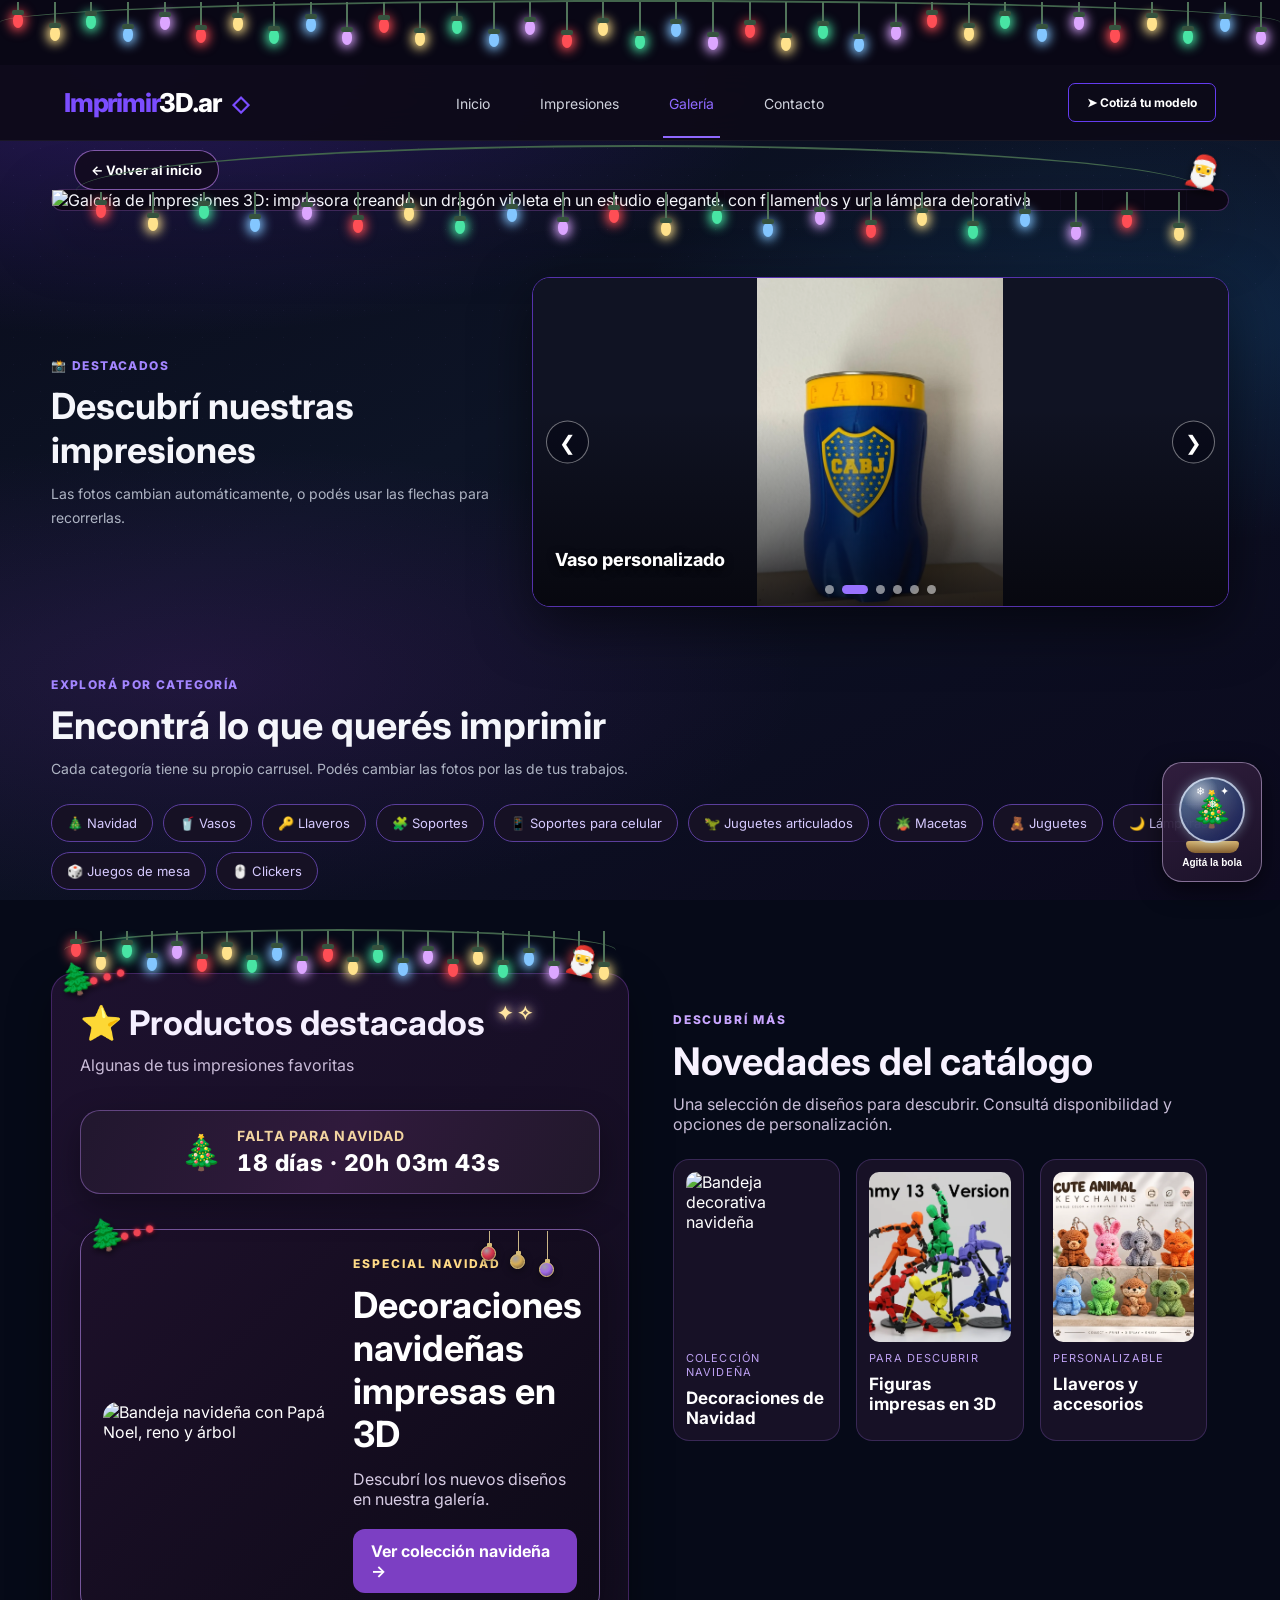
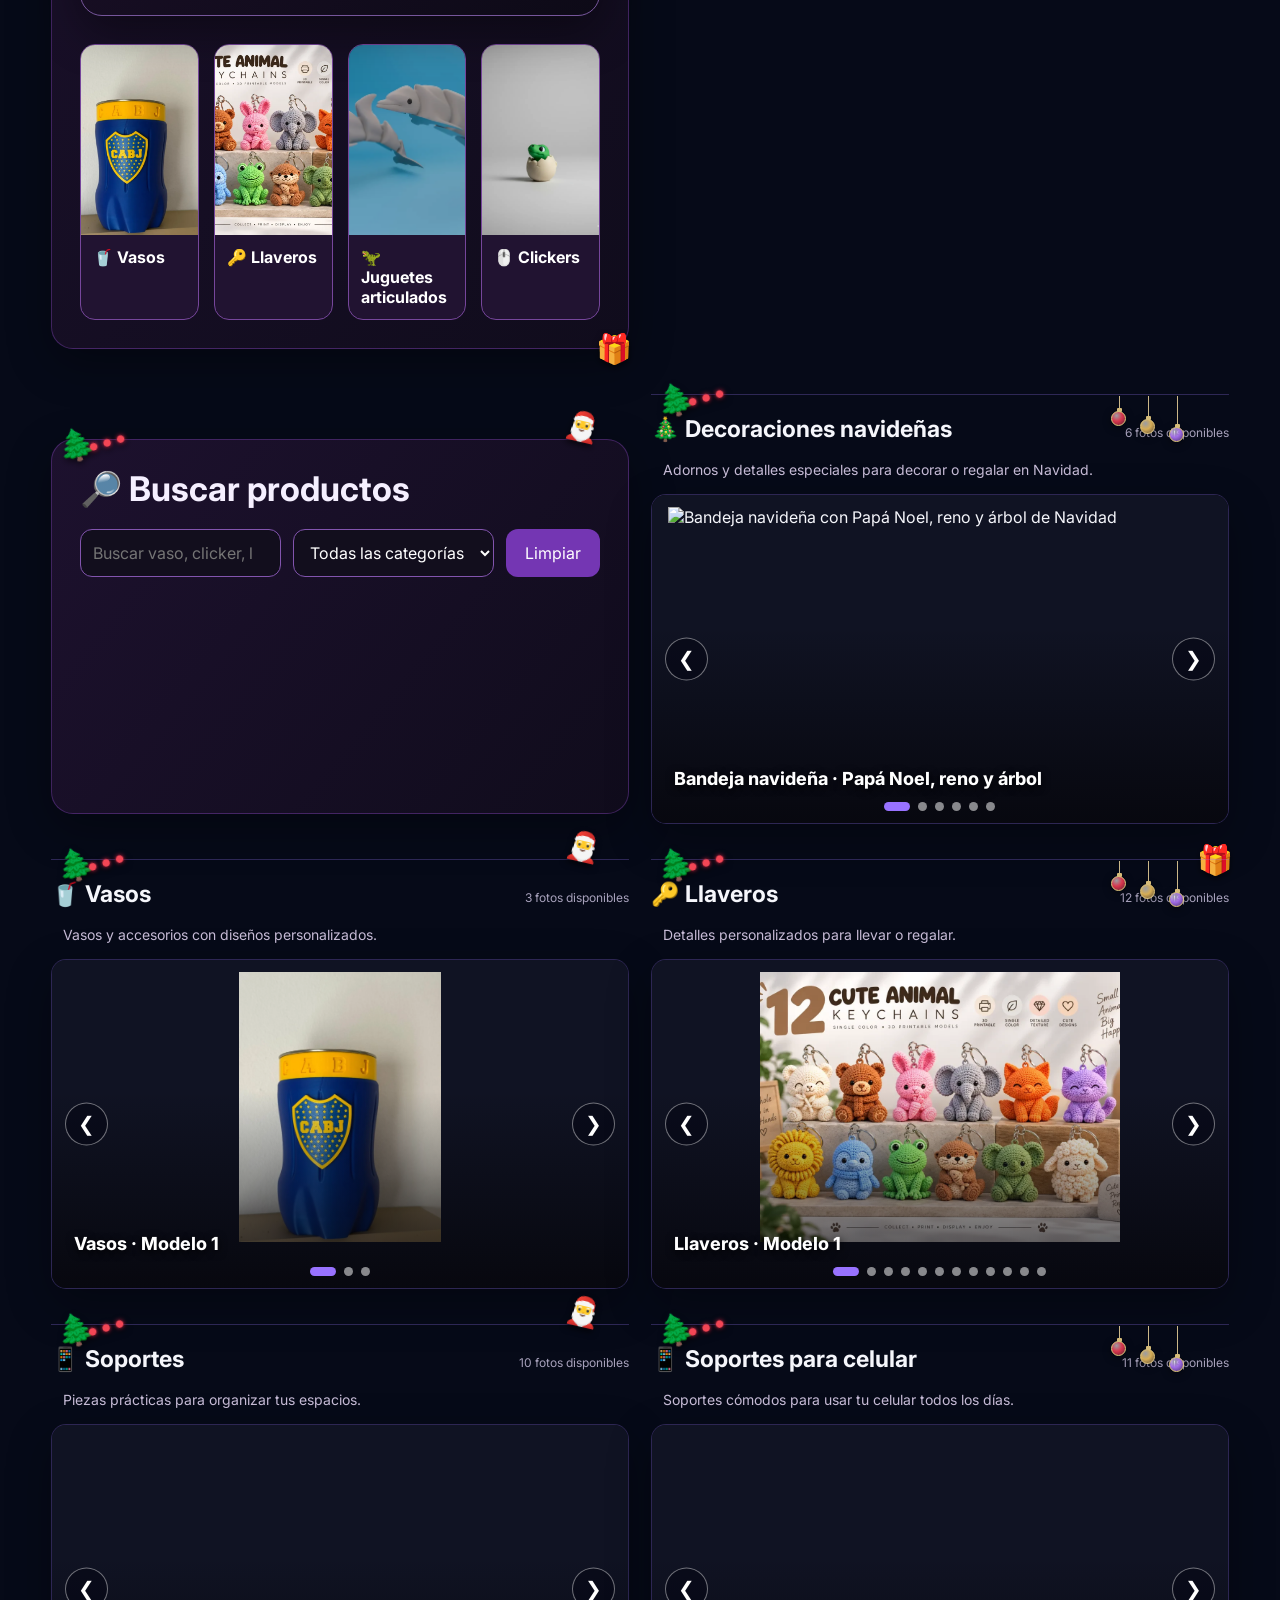
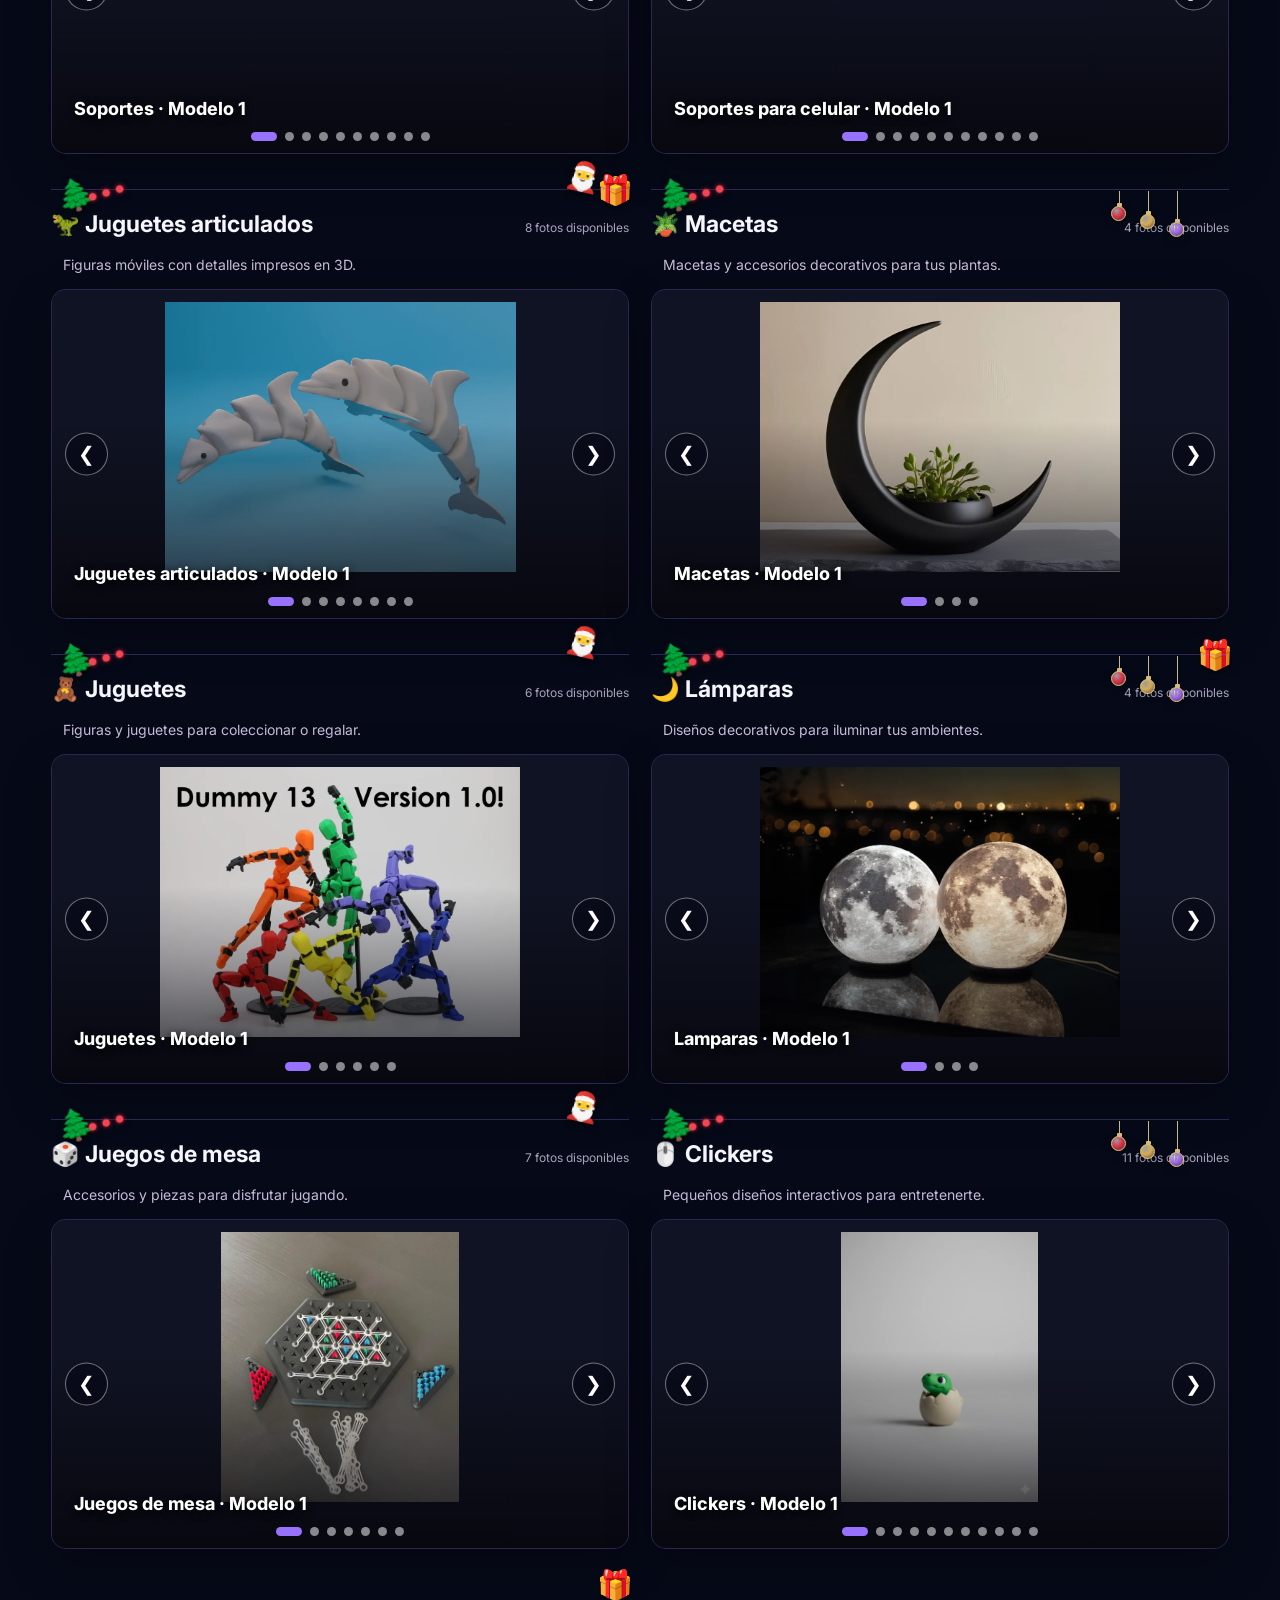
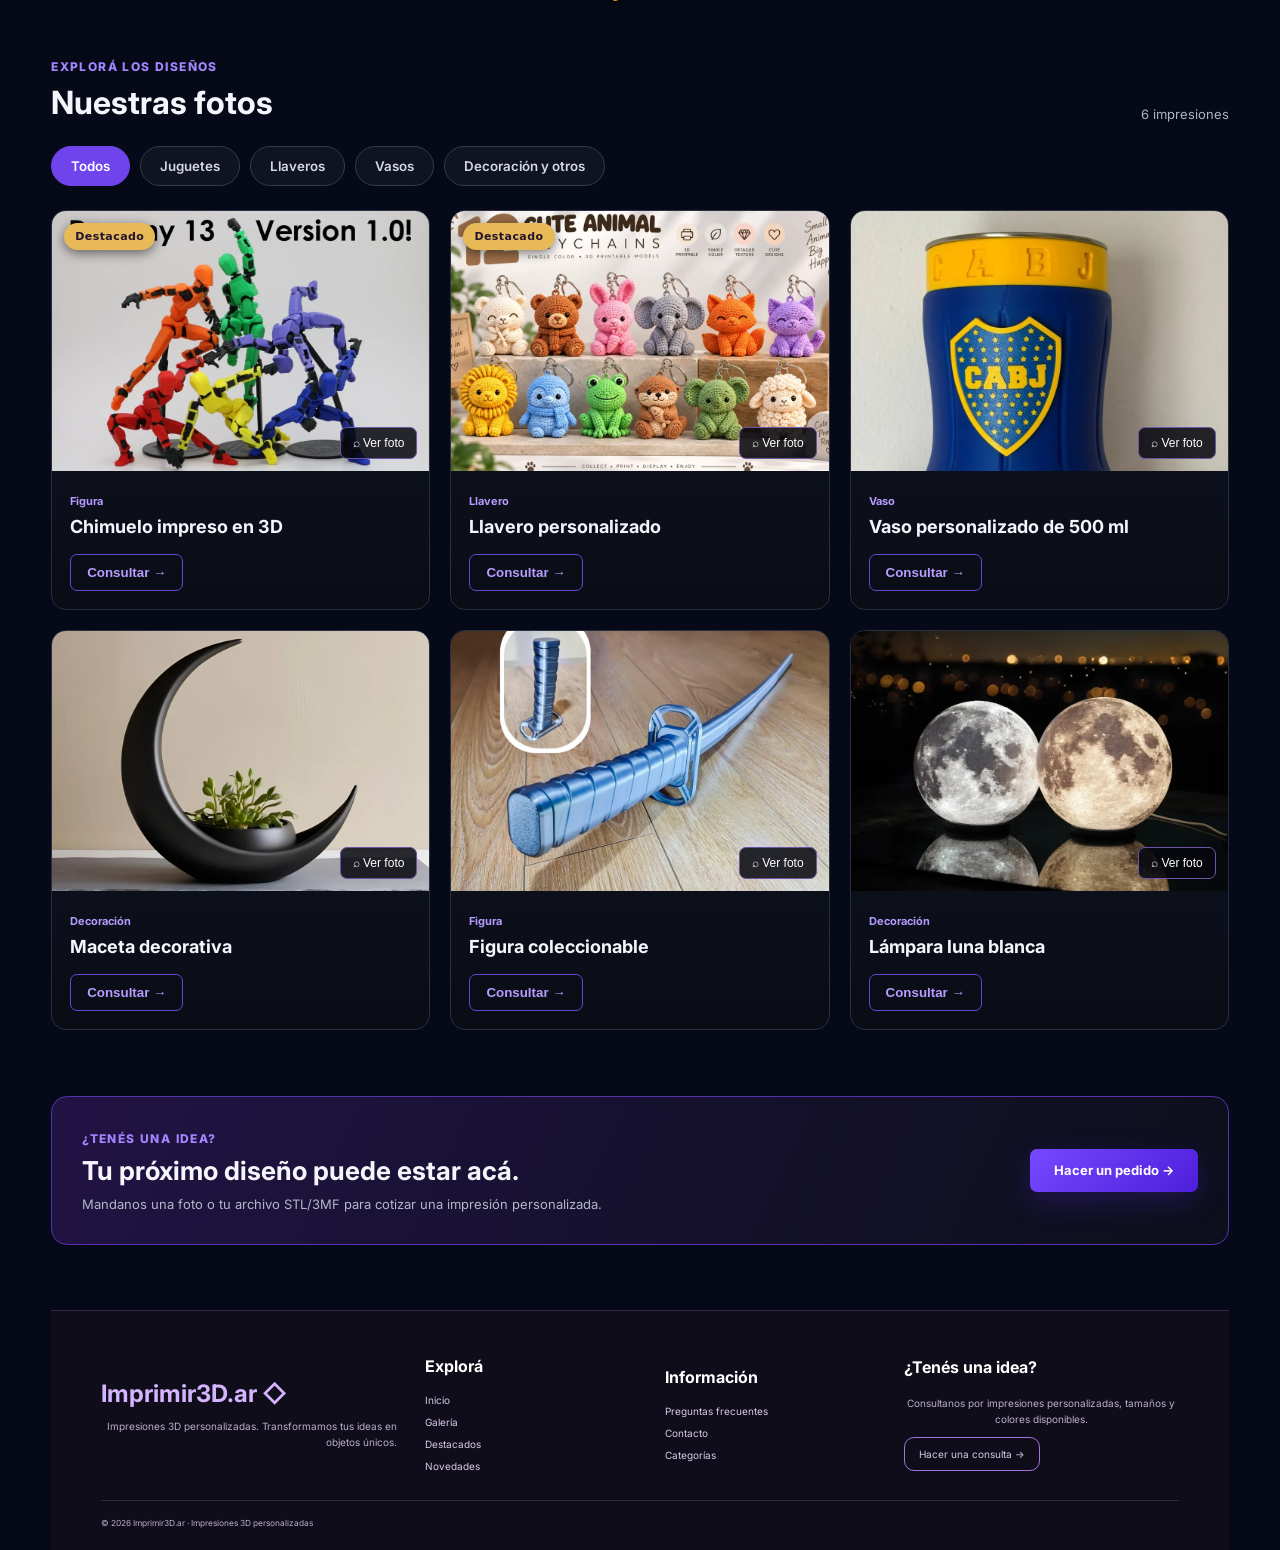
==== galeria.html @ 46ce315f "Add files via upload" ====
<!DOCTYPE html>

<html lang="es"><head><meta charset="utf-8"/><meta content="width=device-width,initial-scale=1" name="viewport"/><title>Galería de fotos | Imprimir3D.ar</title><link href="https://fonts.googleapis.com" rel="preconnect"/><link crossorigin="" href="https://fonts.gstatic.com" rel="preconnect"/><link href="https://fonts.googleapis.com/css2?family=Inter:wght@400;500;600;700;800&amp;display=swap" rel="stylesheet"/><link href="style.css" rel="stylesheet"/><link href="galeria.css" rel="stylesheet"/><link href="carrusel.css" rel="stylesheet"/><link href="tienda.css" rel="stylesheet"/><link href="navidad.css" rel="stylesheet"/><link href="navidad-extra.css" rel="stylesheet"/><link href="profesional.css" rel="stylesheet"/><link rel="stylesheet" href="etiquetas-recientes.css"/><link rel="stylesheet" href="carruseles-fix.css"/></head><body class="gallery-page">
<header class="header"><a class="logo" href="index.html"><span>Imprimir</span>3D.ar <b>◇</b></a><nav class="nav"><a href="index.html">Inicio</a><a href="index.html#trabajos">Impresiones</a><a class="active" href="galeria.html">Galería</a><a href="index.html#contacto">Contacto</a></nav><a class="cotiza" href="index.html#contacto">➤ Cotizá tu modelo</a></header>
<main class="gallery-main"><section aria-label="Galería de impresiones 3D" class="gallery-hero gallery-hero-realista">
<img alt="Galería de Impresiones 3D: impresora creando un dragón violeta en un estudio elegante, con filamentos y una lámpara decorativa" class="galeria-banner-realista" src="imagenes/portada-galeria-realista.png"/>
<a class="galeria-volver" href="index.html">← Volver al inicio</a>
</section>
<section class="carousel-featured"><div class="carousel-heading"><span class="gallery-kicker">📸 DESTACADOS</span><h2>Descubrí nuestras impresiones</h2><p>Las fotos cambian automáticamente, o podés usar las flechas para recorrerlas.</p></div><div aria-label="Carrusel de impresiones 3D" class="auto-carousel" data-interval="4000" tabindex="0">
<div class="carousel-track"><div aria-hidden="false" class="carousel-slide is-active"><img alt="Juguete impreso en 3D" src="imagenes/catalogo/juguetes-01.webp"/><div class="carousel-caption">Juguete personalizado</div></div>
<div aria-hidden="true" class="carousel-slide"><img alt="Vaso personalizado" src="imagenes/catalogo/vasos-01.webp"/><div class="carousel-caption">Vaso personalizado</div></div>
<div aria-hidden="true" class="carousel-slide"><img alt="Lámpara impresa en 3D" src="imagenes/catalogo/lamparas-01.webp"/><div class="carousel-caption">Lámpara decorativa</div></div>
<div aria-hidden="true" class="carousel-slide"><img alt="Llavero impreso en 3D" src="imagenes/catalogo/llaveros-01.webp"/><div class="carousel-caption">Llavero personalizado</div></div>
<div aria-hidden="true" class="carousel-slide"><img alt="Juguete impreso en 3D" src="imagenes/catalogo/juguetes-02.webp"/><div class="carousel-caption">Juguete impreso en 3D</div></div>
<div aria-hidden="true" class="carousel-slide"><img alt="Maceta impresa en 3D" src="imagenes/catalogo/macetas-01.webp"/><div class="carousel-caption">Maceta decorativa</div></div></div>
<button aria-label="Imagen anterior" class="carousel-arrow carousel-prev" type="button">❮</button>
<button aria-label="Imagen siguiente" class="carousel-arrow carousel-next" type="button">❯</button>
<div aria-label="Elegir imagen" class="carousel-dots"></div>
</div></section>
<section class="category-showcase" id="categorias"><div class="category-intro"><span class="gallery-kicker">EXPLORÁ POR CATEGORÍA</span><h2>Encontrá lo que querés imprimir</h2><p>Cada categoría tiene su propio carrusel. Podés cambiar las fotos por las de tus trabajos.</p></div><nav aria-label="Ir a una categoría" class="category-jumps"><a href="#cat-navidad">🎄 Navidad</a><a href="#cat-vasos">🥤 Vasos</a><a href="#cat-llaveros">🔑 Llaveros</a><a href="#cat-soportes">🧩 Soportes</a><a href="#cat-soporte-celular">📱 Soportes para celular</a><a href="#cat-articulados">🦖 Juguetes articulados</a><a href="#cat-macetas">🪴 Macetas</a><a href="#cat-figuras">🧸 Juguetes</a><a href="#cat-lamparas">🌙 Lámparas</a><a href="#cat-juegos-mesa">🎲 Juegos de mesa</a><a href="#cat-clickers">🖱️ Clickers</a></nav><section class="shop-featured" id="destacados"><h2>⭐ Productos destacados</h2><p>Algunas de tus impresiones favoritas</p><a class="christmas-feature" href="#cat-navidad"><img alt="Bandeja navideña con Papá Noel, reno y árbol" src="imagenes/navidad/bandeja-papa-noel-reno-arbol.jfif"/><div><span>ESPECIAL NAVIDAD</span><h3>Decoraciones navideñas impresas en 3D</h3><p>Descubrí los nuevos diseños en nuestra galería.</p><strong>Ver colección navideña →</strong></div></a><div class="featured-grid" id="featuredGrid"></div></section><section class="pro-news" id="novedades"><div class="pro-heading"><span>DESCUBRÍ MÁS</span><h2>Novedades del catálogo</h2><p>Una selección de diseños para descubrir. Consultá disponibilidad y opciones de personalización.</p></div><div class="pro-news-grid"><a href="#cat-navidad"><img alt="Bandeja decorativa navideña" loading="lazy" src="imagenes/navidad/bandeja-papa-noel-reno-arbol.jfif"/><span>COLECCIÓN NAVIDEÑA</span><strong>Decoraciones de Navidad</strong></a><a href="#cat-articulados"><img alt="Figura impresa en 3D" loading="lazy" src="imagenes/catalogo/juguetes-01.webp"/><span>PARA DESCUBRIR</span><strong>Figuras impresas en 3D</strong></a><a href="#cat-llaveros"><img alt="Llavero impreso en 3D" loading="lazy" src="imagenes/catalogo/llaveros-01.webp"/><span>PERSONALIZABLE</span><strong>Llaveros y accesorios</strong></a></div></section><section class="shop-tools" id="buscar-productos"><h2>🔎 Buscar productos</h2><div class="shop-controls"><input id="productSearch" placeholder="Buscar vaso, clicker, llavero..." type="search"/><select id="categoryFilter"><option value="">Todas las categorías</option></select><button id="clearFilters" type="button">Limpiar</button></div><p id="searchFeedback" role="status"></p></section><div class="category-section" data-category="🎄 Navidad" id="cat-navidad"><div class="category-heading"><h3>🎄 Decoraciones navideñas</h3><span>6 fotos disponibles</span></div><p class="pro-category-description">Adornos y detalles especiales para decorar o regalar en Navidad.</p><div aria-label="Carrusel de decoraciones navideñas" class="auto-carousel category-carousel" data-interval="4500" tabindex="0"><div class="carousel-track"><div aria-hidden="false" class="carousel-slide is-active"><img alt="Bandeja navideña con Papá Noel, reno y árbol de Navidad" loading="lazy" src="imagenes/navidad/bandeja-papa-noel-reno-arbol.jfif"/><div class="carousel-caption">Bandeja navideña · Papá Noel, reno y árbol</div></div><div aria-hidden="true" class="carousel-slide"><img alt="Esferas navideñas" loading="lazy" src="imagenes/navidad/2025-11-23_5fab628a9c5398.webp"/><div class="carousel-caption">Esferas navideñas</div></div><div aria-hidden="true" class="carousel-slide"><img alt="Adornos para el árbol" loading="lazy" src="imagenes/navidad/2025-12-05_2fffa6a0da4818.webp"/><div class="carousel-caption">Adornos para el árbol</div></div><div aria-hidden="true" class="carousel-slide"><img alt="Casitas navideñas" loading="lazy" src="imagenes/navidad/2025-12-16_0b298fff212f5.webp"/><div class="carousel-caption">Casitas navideñas</div></div><div aria-hidden="true" class="carousel-slide"><img alt="Pesebre navideño" loading="lazy" src="imagenes/navidad/a0c58c3c3ea8acf5.webp"/><div class="carousel-caption">Pesebre navideño</div></div><div aria-hidden="true" class="carousel-slide"><img alt="Recipientes de Papá Noel" loading="lazy" src="imagenes/navidad/a66caa183eae8d2a.webp"/><div class="carousel-caption">Recipientes de Papá Noel</div></div></div><button aria-label="Foto anterior" class="carousel-arrow carousel-prev" type="button">❮</button><button aria-label="Foto siguiente" class="carousel-arrow carousel-next" type="button">❯</button><div class="carousel-dots"></div></div></div><div class="category-section" data-category="🥤 Vasos" id="cat-vasos"><div class="category-heading"><h3>🥤 Vasos</h3><span>3 fotos disponibles</span></div><p class="pro-category-description">Vasos y accesorios con diseños personalizados.</p><div aria-label="Carrusel de 🥤 Vasos" class="auto-carousel category-carousel" data-interval="4500" tabindex="0"><div class="carousel-track"><div aria-hidden="false" class="carousel-slide is-active"><img alt="Vasos — modelo 1" decoding="async" loading="lazy" src="imagenes/catalogo/vasos-01.webp"/><div class="carousel-caption">Vasos · Modelo 1</div></div><div aria-hidden="true" class="carousel-slide"><img alt="Vasos — modelo 2" decoding="async" loading="lazy" src="imagenes/catalogo/vasos-02.webp"/><div class="carousel-caption">Vasos · Modelo 2</div></div><div aria-hidden="true" class="carousel-slide"><img alt="Vasos — modelo 3" decoding="async" loading="lazy" src="imagenes/catalogo/vasos-03.webp"/><div class="carousel-caption">Vasos · Modelo 3</div></div></div><button aria-label="Foto anterior" class="carousel-arrow carousel-prev" type="button">❮</button><button aria-label="Foto siguiente" class="carousel-arrow carousel-next" type="button">❯</button><div class="carousel-dots"></div></div></div><div class="category-section" data-category="🔑 Llaveros" id="cat-llaveros"><div class="category-heading"><h3>🔑 Llaveros</h3><span>12 fotos disponibles</span></div><p class="pro-category-description">Detalles personalizados para llevar o regalar.</p><div aria-label="Carrusel de 🔑 Llaveros" class="auto-carousel category-carousel" data-interval="4500" tabindex="0"><div class="carousel-track"><div aria-hidden="false" class="carousel-slide is-active"><img alt="Llaveros — modelo 1" decoding="async" loading="lazy" src="imagenes/catalogo/llaveros-01.webp"/><div class="carousel-caption">Llaveros · Modelo 1</div></div><div aria-hidden="true" class="carousel-slide"><img alt="Llaveros — modelo 2" decoding="async" loading="lazy" src="imagenes/catalogo/llaveros-02.webp"/><div class="carousel-caption">Llaveros · Modelo 2</div></div><div aria-hidden="true" class="carousel-slide"><img alt="Llaveros — modelo 3" decoding="async" loading="lazy" src="imagenes/catalogo/llaveros-03.webp"/><div class="carousel-caption">Llaveros · Modelo 3</div></div><div aria-hidden="true" class="carousel-slide"><img alt="Llaveros — modelo 4" decoding="async" loading="lazy" src="imagenes/catalogo/llaveros-04.webp"/><div class="carousel-caption">Llaveros · Modelo 4</div></div><div aria-hidden="true" class="carousel-slide"><img alt="Llaveros — modelo 5" decoding="async" loading="lazy" src="imagenes/catalogo/llaveros-05.webp"/><div class="carousel-caption">Llaveros · Modelo 5</div></div><div aria-hidden="true" class="carousel-slide"><img alt="Llaveros — modelo 6" decoding="async" loading="lazy" src="imagenes/catalogo/llaveros-06.webp"/><div class="carousel-caption">Llaveros · Modelo 6</div></div><div aria-hidden="true" class="carousel-slide"><img alt="Llaveros — modelo 7" decoding="async" loading="lazy" src="imagenes/catalogo/llaveros-07.webp"/><div class="carousel-caption">Llaveros · Modelo 7</div></div><div aria-hidden="true" class="carousel-slide"><img alt="Llaveros — modelo 8" decoding="async" loading="lazy" src="imagenes/catalogo/llaveros-08.webp"/><div class="carousel-caption">Llaveros · Modelo 8</div></div><div aria-hidden="true" class="carousel-slide"><img alt="Llaveros — modelo 9" decoding="async" loading="lazy" src="imagenes/catalogo/llaveros-09.webp"/><div class="carousel-caption">Llaveros · Modelo 9</div></div><div aria-hidden="true" class="carousel-slide"><img alt="Llaveros — modelo 10" decoding="async" loading="lazy" src="imagenes/catalogo/llaveros-10.webp"/><div class="carousel-caption">Llaveros · Modelo 10</div></div><div aria-hidden="true" class="carousel-slide"><img alt="Llaveros — modelo 11" decoding="async" loading="lazy" src="imagenes/catalogo/llaveros-11.webp"/><div class="carousel-caption">Llaveros · Modelo 11</div></div><div aria-hidden="true" class="carousel-slide"><img alt="Llaveros — modelo 12" decoding="async" loading="lazy" src="imagenes/catalogo/llaveros-12.webp"/><div class="carousel-caption">Llaveros · Modelo 12</div></div></div><button aria-label="Foto anterior" class="carousel-arrow carousel-prev" type="button">❮</button><button aria-label="Foto siguiente" class="carousel-arrow carousel-next" type="button">❯</button><div class="carousel-dots"></div></div></div><div class="category-section" data-category="📱 Soportes" id="cat-soportes"><div class="category-heading"><h3>📱 Soportes</h3><span>10 fotos disponibles</span></div><p class="pro-category-description">Piezas prácticas para organizar tus espacios.</p><div aria-label="Carrusel de 📱 Soportes" class="auto-carousel category-carousel" data-interval="4500" tabindex="0"><div class="carousel-track"><div aria-hidden="false" class="carousel-slide is-active"><img alt="Soportes — modelo 1" decoding="async" loading="lazy" src="imagenes/catalogo/soportes-01.webp"/><div class="carousel-caption">Soportes · Modelo 1</div></div><div aria-hidden="true" class="carousel-slide"><img alt="Soportes — modelo 2" decoding="async" loading="lazy" src="imagenes/catalogo/soportes-02.webp"/><div class="carousel-caption">Soportes · Modelo 2</div></div><div aria-hidden="true" class="carousel-slide"><img alt="Soportes — modelo 3" decoding="async" loading="lazy" src="imagenes/catalogo/soportes-03.webp"/><div class="carousel-caption">Soportes · Modelo 3</div></div><div aria-hidden="true" class="carousel-slide"><img alt="Soportes — modelo 4" decoding="async" loading="lazy" src="imagenes/catalogo/soportes-04.webp"/><div class="carousel-caption">Soportes · Modelo 4</div></div><div aria-hidden="true" class="carousel-slide"><img alt="Soportes — modelo 5" decoding="async" loading="lazy" src="imagenes/catalogo/soportes-05.webp"/><div class="carousel-caption">Soportes · Modelo 5</div></div><div aria-hidden="true" class="carousel-slide"><img alt="Soportes — modelo 6" decoding="async" loading="lazy" src="imagenes/catalogo/soportes-06.webp"/><div class="carousel-caption">Soportes · Modelo 6</div></div><div aria-hidden="true" class="carousel-slide"><img alt="Soportes — modelo 7" decoding="async" loading="lazy" src="imagenes/catalogo/soportes-07.webp"/><div class="carousel-caption">Soportes · Modelo 7</div></div><div aria-hidden="true" class="carousel-slide"><img alt="Soportes — modelo 8" decoding="async" loading="lazy" src="imagenes/catalogo/soportes-08.webp"/><div class="carousel-caption">Soportes · Modelo 8</div></div><div aria-hidden="true" class="carousel-slide"><img alt="Soportes — modelo 9" decoding="async" loading="lazy" src="imagenes/catalogo/soportes-09.webp"/><div class="carousel-caption">Soportes · Modelo 9</div></div><div aria-hidden="true" class="carousel-slide"><img alt="Soportes — modelo 10" decoding="async" loading="lazy" src="imagenes/catalogo/soportes-10.webp"/><div class="carousel-caption">Soportes · Modelo 10</div></div></div><button aria-label="Foto anterior" class="carousel-arrow carousel-prev" type="button">❮</button><button aria-label="Foto siguiente" class="carousel-arrow carousel-next" type="button">❯</button><div class="carousel-dots"></div></div></div><div class="category-section" data-category="📱 Soportes para celular" id="cat-soporte-celular">
<div class="category-heading"><h3>📱 Soportes para celular</h3><span>11 fotos disponibles</span></div><p class="pro-category-description">Soportes cómodos para usar tu celular todos los días.</p>
<div aria-label="Carrusel de soportes para celular" class="auto-carousel category-carousel" data-interval="4500" tabindex="0">
<div class="carousel-track"><div aria-hidden="false" class="carousel-slide is-active"><img alt="Soportes para celular — modelo 1" decoding="async" loading="lazy" src="imagenes/catalogo/soportes-para-celular-01.webp"/><div class="carousel-caption">Soportes para celular · Modelo 1</div></div><div aria-hidden="true" class="carousel-slide"><img alt="Soportes para celular — modelo 2" decoding="async" loading="lazy" src="imagenes/catalogo/soportes-para-celular-02.webp"/><div class="carousel-caption">Soportes para celular · Modelo 2</div></div><div aria-hidden="true" class="carousel-slide"><img alt="Soportes para celular — modelo 3" decoding="async" loading="lazy" src="imagenes/catalogo/soportes-para-celular-03.webp"/><div class="carousel-caption">Soportes para celular · Modelo 3</div></div><div aria-hidden="true" class="carousel-slide"><img alt="Soportes para celular — modelo 4" decoding="async" loading="lazy" src="imagenes/catalogo/soportes-para-celular-04.webp"/><div class="carousel-caption">Soportes para celular · Modelo 4</div></div><div aria-hidden="true" class="carousel-slide"><img alt="Soportes para celular — modelo 5" decoding="async" loading="lazy" src="imagenes/catalogo/soportes-para-celular-05.webp"/><div class="carousel-caption">Soportes para celular · Modelo 5</div></div><div aria-hidden="true" class="carousel-slide"><img alt="Soportes para celular — modelo 6" decoding="async" loading="lazy" src="imagenes/catalogo/soportes-para-celular-06.webp"/><div class="carousel-caption">Soportes para celular · Modelo 6</div></div><div aria-hidden="true" class="carousel-slide"><img alt="Soportes para celular — modelo 7" decoding="async" loading="lazy" src="imagenes/catalogo/soportes-para-celular-07.webp"/><div class="carousel-caption">Soportes para celular · Modelo 7</div></div><div aria-hidden="true" class="carousel-slide"><img alt="Soportes para celular — modelo 8" decoding="async" loading="lazy" src="imagenes/catalogo/soportes-para-celular-08.webp"/><div class="carousel-caption">Soportes para celular · Modelo 8</div></div><div aria-hidden="true" class="carousel-slide"><img alt="Soportes para celular — modelo 9" decoding="async" loading="lazy" src="imagenes/catalogo/soportes-para-celular-09.webp"/><div class="carousel-caption">Soportes para celular · Modelo 9</div></div><div aria-hidden="true" class="carousel-slide"><img alt="Soportes para celular — modelo 10" decoding="async" loading="lazy" src="imagenes/catalogo/soportes-para-celular-10.webp"/><div class="carousel-caption">Soportes para celular · Modelo 10</div></div><div aria-hidden="true" class="carousel-slide"><img alt="Soportes para celular — modelo 11" decoding="async" loading="lazy" src="imagenes/catalogo/soportes-para-celular-11.webp"/><div class="carousel-caption">Soportes para celular · Modelo 11</div></div></div>
<button aria-label="Foto anterior" class="carousel-arrow carousel-prev" type="button">❮</button><button aria-label="Foto siguiente" class="carousel-arrow carousel-next" type="button">❯</button><div class="carousel-dots"></div>
</div></div><div class="category-section" data-category="🦖 Juguetes articulados" id="cat-articulados"><div class="category-heading"><h3>🦖 Juguetes articulados</h3><span>8 fotos disponibles</span></div><p class="pro-category-description">Figuras móviles con detalles impresos en 3D.</p><div aria-label="Carrusel de 🦖 Juguetes articulados" class="auto-carousel category-carousel" data-interval="4500" tabindex="0"><div class="carousel-track"><div aria-hidden="false" class="carousel-slide is-active"><img alt="Juguetes articulados — modelo 1" decoding="async" loading="lazy" src="imagenes/catalogo/juguetes-articulados-01.webp"/><div class="carousel-caption">Juguetes articulados · Modelo 1</div></div><div aria-hidden="true" class="carousel-slide"><img alt="Juguetes articulados — modelo 2" decoding="async" loading="lazy" src="imagenes/catalogo/juguetes-articulados-02.webp"/><div class="carousel-caption">Juguetes articulados · Modelo 2</div></div><div aria-hidden="true" class="carousel-slide"><img alt="Juguetes articulados — modelo 3" decoding="async" loading="lazy" src="imagenes/catalogo/juguetes-articulados-03.webp"/><div class="carousel-caption">Juguetes articulados · Modelo 3</div></div><div aria-hidden="true" class="carousel-slide"><img alt="Juguetes articulados — modelo 4" decoding="async" loading="lazy" src="imagenes/catalogo/juguetes-articulados-04.webp"/><div class="carousel-caption">Juguetes articulados · Modelo 4</div></div><div aria-hidden="true" class="carousel-slide"><img alt="Juguetes articulados — modelo 5" decoding="async" loading="lazy" src="imagenes/catalogo/juguetes-articulados-05.webp"/><div class="carousel-caption">Juguetes articulados · Modelo 5</div></div><div aria-hidden="true" class="carousel-slide"><img alt="Juguetes articulados — modelo 6" decoding="async" loading="lazy" src="imagenes/catalogo/juguetes-articulados-06.webp"/><div class="carousel-caption">Juguetes articulados · Modelo 6</div></div><div aria-hidden="true" class="carousel-slide"><img alt="Juguetes articulados — modelo 7" decoding="async" loading="lazy" src="imagenes/catalogo/juguetes-articulados-07.webp"/><div class="carousel-caption">Juguetes articulados · Modelo 7</div></div><div aria-hidden="true" class="carousel-slide"><img alt="Juguetes articulados — modelo 8" decoding="async" loading="lazy" src="imagenes/catalogo/juguetes-articulados-08.webp"/><div class="carousel-caption">Juguetes articulados · Modelo 8</div></div></div><button aria-label="Foto anterior" class="carousel-arrow carousel-prev" type="button">❮</button><button aria-label="Foto siguiente" class="carousel-arrow carousel-next" type="button">❯</button><div class="carousel-dots"></div></div></div><div class="category-section" data-category="🪴 Macetas" id="cat-macetas"><div class="category-heading"><h3>🪴 Macetas</h3><span>4 fotos disponibles</span></div><p class="pro-category-description">Macetas y accesorios decorativos para tus plantas.</p><div aria-label="Carrusel de 🪴 Macetas" class="auto-carousel category-carousel" data-interval="4500" tabindex="0"><div class="carousel-track"><div aria-hidden="false" class="carousel-slide is-active"><img alt="Macetas — modelo 1" decoding="async" loading="lazy" src="imagenes/catalogo/macetas-01.webp"/><div class="carousel-caption">Macetas · Modelo 1</div></div><div aria-hidden="true" class="carousel-slide"><img alt="Macetas — modelo 2" decoding="async" loading="lazy" src="imagenes/catalogo/macetas-02.webp"/><div class="carousel-caption">Macetas · Modelo 2</div></div><div aria-hidden="true" class="carousel-slide"><img alt="Macetas — modelo 3" decoding="async" loading="lazy" src="imagenes/catalogo/macetas-03.webp"/><div class="carousel-caption">Macetas · Modelo 3</div></div><div aria-hidden="true" class="carousel-slide"><img alt="Macetas — modelo 4" decoding="async" loading="lazy" src="imagenes/catalogo/macetas-04.webp"/><div class="carousel-caption">Macetas · Modelo 4</div></div></div><button aria-label="Foto anterior" class="carousel-arrow carousel-prev" type="button">❮</button><button aria-label="Foto siguiente" class="carousel-arrow carousel-next" type="button">❯</button><div class="carousel-dots"></div></div></div><div class="category-section" data-category="🧸 Juguetes" id="cat-figuras"><div class="category-heading"><h3>🧸 Juguetes</h3><span>6 fotos disponibles</span></div><p class="pro-category-description">Figuras y juguetes para coleccionar o regalar.</p><div aria-label="Carrusel de 🧸 Juguetes" class="auto-carousel category-carousel" data-interval="4500" tabindex="0"><div class="carousel-track"><div aria-hidden="false" class="carousel-slide is-active"><img alt="Juguetes — modelo 1" decoding="async" loading="lazy" src="imagenes/catalogo/juguetes-01.webp"/><div class="carousel-caption">Juguetes · Modelo 1</div></div><div aria-hidden="true" class="carousel-slide"><img alt="Juguetes — modelo 2" decoding="async" loading="lazy" src="imagenes/catalogo/juguetes-02.webp"/><div class="carousel-caption">Juguetes · Modelo 2</div></div><div aria-hidden="true" class="carousel-slide"><img alt="Juguetes — modelo 3" decoding="async" loading="lazy" src="imagenes/catalogo/juguetes-03.webp"/><div class="carousel-caption">Juguetes · Modelo 3</div></div><div aria-hidden="true" class="carousel-slide"><img alt="Juguetes — modelo 4" decoding="async" loading="lazy" src="imagenes/catalogo/juguetes-04.webp"/><div class="carousel-caption">Juguetes · Modelo 4</div></div><div aria-hidden="true" class="carousel-slide"><img alt="Juguetes — modelo 5" decoding="async" loading="lazy" src="imagenes/catalogo/juguetes-05.webp"/><div class="carousel-caption">Juguetes · Modelo 5</div></div><div aria-hidden="true" class="carousel-slide"><img alt="Juguetes — modelo 6" decoding="async" loading="lazy" src="imagenes/catalogo/juguetes-06.webp"/><div class="carousel-caption">Juguetes · Modelo 6</div></div></div><button aria-label="Foto anterior" class="carousel-arrow carousel-prev" type="button">❮</button><button aria-label="Foto siguiente" class="carousel-arrow carousel-next" type="button">❯</button><div class="carousel-dots"></div></div></div><div class="category-section" data-category="🌙 Lámparas" id="cat-lamparas"><div class="category-heading"><h3>🌙 Lámparas</h3><span>4 fotos disponibles</span></div><p class="pro-category-description">Diseños decorativos para iluminar tus ambientes.</p><div aria-label="Carrusel de 🌙 Lámparas" class="auto-carousel category-carousel" data-interval="4500" tabindex="0"><div class="carousel-track"><div aria-hidden="false" class="carousel-slide is-active"><img alt="Lamparas — modelo 1" decoding="async" loading="lazy" src="imagenes/catalogo/lamparas-01.webp"/><div class="carousel-caption">Lamparas · Modelo 1</div></div><div aria-hidden="true" class="carousel-slide"><img alt="Lamparas — modelo 2" decoding="async" loading="lazy" src="imagenes/catalogo/lamparas-02.webp"/><div class="carousel-caption">Lamparas · Modelo 2</div></div><div aria-hidden="true" class="carousel-slide"><img alt="Lamparas — modelo 3" decoding="async" loading="lazy" src="imagenes/catalogo/lamparas-03.webp"/><div class="carousel-caption">Lamparas · Modelo 3</div></div><div aria-hidden="true" class="carousel-slide"><img alt="Lamparas — modelo 4" decoding="async" loading="lazy" src="imagenes/catalogo/lamparas-04.webp"/><div class="carousel-caption">Lamparas · Modelo 4</div></div></div><button aria-label="Foto anterior" class="carousel-arrow carousel-prev" type="button">❮</button><button aria-label="Foto siguiente" class="carousel-arrow carousel-next" type="button">❯</button><div class="carousel-dots"></div></div></div><div class="category-section" data-category="🎲 Juegos de mesa" id="cat-juegos-mesa"><div class="category-heading"><h3>🎲 Juegos de mesa</h3><span>7 fotos disponibles</span></div><p class="pro-category-description">Accesorios y piezas para disfrutar jugando.</p><div aria-label="Carrusel de Juegos de mesa" class="auto-carousel category-carousel" data-interval="4500" tabindex="0"><div class="carousel-track"><div aria-hidden="false" class="carousel-slide is-active"><img alt="Juegos de mesa — modelo 1" decoding="async" loading="lazy" src="imagenes/catalogo/juegos-de-mesa-01.webp"/><div class="carousel-caption">Juegos de mesa · Modelo 1</div></div><div aria-hidden="true" class="carousel-slide"><img alt="Juegos de mesa — modelo 2" decoding="async" loading="lazy" src="imagenes/catalogo/juegos-de-mesa-02.webp"/><div class="carousel-caption">Juegos de mesa · Modelo 2</div></div><div aria-hidden="true" class="carousel-slide"><img alt="Juegos de mesa — modelo 3" decoding="async" loading="lazy" src="imagenes/catalogo/juegos-de-mesa-03.webp"/><div class="carousel-caption">Juegos de mesa · Modelo 3</div></div><div aria-hidden="true" class="carousel-slide"><img alt="Juegos de mesa — modelo 4" decoding="async" loading="lazy" src="imagenes/catalogo/juegos-de-mesa-04.webp"/><div class="carousel-caption">Juegos de mesa · Modelo 4</div></div><div aria-hidden="true" class="carousel-slide"><img alt="Juegos de mesa — modelo 5" decoding="async" loading="lazy" src="imagenes/catalogo/juegos-de-mesa-05.webp"/><div class="carousel-caption">Juegos de mesa · Modelo 5</div></div><div aria-hidden="true" class="carousel-slide"><img alt="Juegos de mesa — modelo 6" decoding="async" loading="lazy" src="imagenes/catalogo/juegos-de-mesa-06.webp"/><div class="carousel-caption">Juegos de mesa · Modelo 6</div></div><div aria-hidden="true" class="carousel-slide"><img alt="Juegos de mesa — modelo 7" decoding="async" loading="lazy" src="imagenes/catalogo/juegos-de-mesa-07.webp"/><div class="carousel-caption">Juegos de mesa · Modelo 7</div></div></div><button aria-label="Foto anterior" class="carousel-arrow carousel-prev" type="button">❮</button><button aria-label="Foto siguiente" class="carousel-arrow carousel-next" type="button">❯</button><div class="carousel-dots"></div></div></div><div class="category-section" data-category="🖱️ Clickers" id="cat-clickers"><div class="category-heading"><h3>🖱️ Clickers</h3><span>11 fotos disponibles</span></div><p class="pro-category-description">Pequeños diseños interactivos para entretenerte.</p><div aria-label="Carrusel de Clickers" class="auto-carousel category-carousel" data-interval="4500" tabindex="0"><div class="carousel-track"><div aria-hidden="false" class="carousel-slide is-active"><img alt="Clickers — modelo 1" decoding="async" loading="lazy" src="imagenes/catalogo/clickers-02.webp"/><div class="carousel-caption">Clickers · Modelo 1</div></div><div aria-hidden="true" class="carousel-slide"><img alt="Clickers — modelo 2" decoding="async" loading="lazy" src="imagenes/catalogo/clickers-03.webp"/><div class="carousel-caption">Clickers · Modelo 2</div></div><div aria-hidden="true" class="carousel-slide"><img alt="Clickers — modelo 3" decoding="async" loading="lazy" src="imagenes/catalogo/clickers-04.webp"/><div class="carousel-caption">Clickers · Modelo 3</div></div><div aria-hidden="true" class="carousel-slide"><img alt="Clickers — modelo 4" decoding="async" loading="lazy" src="imagenes/catalogo/clickers-05.webp"/><div class="carousel-caption">Clickers · Modelo 4</div></div><div aria-hidden="true" class="carousel-slide"><img alt="Clickers — modelo 5" decoding="async" loading="lazy" src="imagenes/catalogo/clickers-06.webp"/><div class="carousel-caption">Clickers · Modelo 5</div></div><div aria-hidden="true" class="carousel-slide"><img alt="Clickers — modelo 6" decoding="async" loading="lazy" src="imagenes/catalogo/clickers-07.webp"/><div class="carousel-caption">Clickers · Modelo 6</div></div><div aria-hidden="true" class="carousel-slide"><img alt="Clickers — modelo 7" decoding="async" loading="lazy" src="imagenes/catalogo/clickers-08.webp"/><div class="carousel-caption">Clickers · Modelo 7</div></div><div aria-hidden="true" class="carousel-slide"><img alt="Clickers — modelo 8" decoding="async" loading="lazy" src="imagenes/catalogo/clickers-09.webp"/><div class="carousel-caption">Clickers · Modelo 8</div></div><div aria-hidden="true" class="carousel-slide"><img alt="Clickers — modelo 9" decoding="async" loading="lazy" src="imagenes/catalogo/clickers-10.webp"/><div class="carousel-caption">Clickers · Modelo 9</div></div><div aria-hidden="true" class="carousel-slide"><img alt="Clickers — modelo 10" decoding="async" loading="lazy" src="imagenes/catalogo/clickers-11.webp"/><div class="carousel-caption">Clickers · Modelo 10</div></div><div aria-hidden="true" class="carousel-slide"><img alt="Clickers — modelo 11" decoding="async" loading="lazy" src="imagenes/catalogo/clickers-01.webp"/><div class="carousel-caption">Clickers · Modelo 11</div></div></div><button aria-label="Foto anterior" class="carousel-arrow carousel-prev" type="button">❮</button><button aria-label="Foto siguiente" class="carousel-arrow carousel-next" type="button">❯</button><div class="carousel-dots"></div></div></div></section><section class="gallery-content"><div class="gallery-top"><div><span class="gallery-kicker">EXPLORÁ LOS DISEÑOS</span><h2>Nuestras fotos</h2></div><p aria-live="polite" id="galleryCount">6 impresiones</p></div><div aria-label="Filtrar fotografías" class="gallery-filters" role="group"><button class="gallery-filter selected" data-filter="todos">Todos</button><button class="gallery-filter" data-filter="figuras">Juguetes</button><button class="gallery-filter" data-filter="llaveros">Llaveros</button><button class="gallery-filter" data-filter="vasos">Vasos</button><button class="gallery-filter" data-filter="otros">Decoración y otros</button></div><div class="gallery-grid"><article class="gallery-card" data-category="figuras" data-title="Chimuelo impreso en 3D"><button aria-label="Ampliar foto de Chimuelo impreso en 3D" class="photo-open" type="button"><img alt="Juguete impreso en 3D" loading="lazy" src="imagenes/catalogo/juguetes-01.webp"/><span class="photo-zoom">⌕ Ver foto</span></button><div class="gallery-card-info"><span class="gallery-category">Figura</span><h3>Chimuelo impreso en 3D</h3><button class="gallery-consult" data-product="Chimuelo impreso en 3D" type="button">Consultar →</button></div></article>
<article class="gallery-card" data-category="llaveros" data-title="Llavero personalizado"><button aria-label="Ampliar foto de Llavero personalizado" class="photo-open" type="button"><img alt="Llavero impreso en 3D" loading="lazy" src="imagenes/catalogo/llaveros-01.webp"/><span class="photo-zoom">⌕ Ver foto</span></button><div class="gallery-card-info"><span class="gallery-category">Llavero</span><h3>Llavero personalizado</h3><button class="gallery-consult" data-product="Llavero personalizado" type="button">Consultar →</button></div></article>
<article class="gallery-card" data-category="vasos" data-title="Vaso personalizado de 500 ml"><button aria-label="Ampliar foto de Vaso personalizado de 500 ml" class="photo-open" type="button"><img alt="Vaso personalizado" loading="lazy" src="imagenes/catalogo/vasos-01.webp"/><span class="photo-zoom">⌕ Ver foto</span></button><div class="gallery-card-info"><span class="gallery-category">Vaso</span><h3>Vaso personalizado de 500 ml</h3><button class="gallery-consult" data-product="Vaso personalizado de 500 ml" type="button">Consultar →</button></div></article>
<article class="gallery-card" data-category="otros" data-title="Maceta decorativa"><button aria-label="Ampliar foto de Maceta decorativa" class="photo-open" type="button"><img alt="Maceta impresa en 3D" loading="lazy" src="imagenes/catalogo/macetas-01.webp"/><span class="photo-zoom">⌕ Ver foto</span></button><div class="gallery-card-info"><span class="gallery-category">Decoración</span><h3>Maceta decorativa</h3><button class="gallery-consult" data-product="Maceta decorativa" type="button">Consultar →</button></div></article>
<article class="gallery-card" data-category="figuras" data-title="Figura coleccionable"><button aria-label="Ampliar foto de Figura coleccionable" class="photo-open" type="button"><img alt="Juguete impreso en 3D" loading="lazy" src="imagenes/catalogo/juguetes-02.webp"/><span class="photo-zoom">⌕ Ver foto</span></button><div class="gallery-card-info"><span class="gallery-category">Figura</span><h3>Figura coleccionable</h3><button class="gallery-consult" data-product="Figura coleccionable" type="button">Consultar →</button></div></article>
<article class="gallery-card" data-category="otros" data-title="Lámpara luna blanca"><button aria-label="Ampliar foto de Lámpara luna blanca" class="photo-open" type="button"><img alt="Lámpara impresa en 3D" loading="lazy" src="imagenes/catalogo/lamparas-01.webp"/><span class="photo-zoom">⌕ Ver foto</span></button><div class="gallery-card-info"><span class="gallery-category">Decoración</span><h3>Lámpara luna blanca</h3><button class="gallery-consult" data-product="Lámpara luna blanca" type="button">Consultar →</button></div></article></div></section>
<section class="gallery-cta"><div><span class="gallery-kicker">¿TENÉS UNA IDEA?</span><h2>Tu próximo diseño puede estar acá.</h2><p>Mandanos una foto o tu archivo STL/3MF para cotizar una impresión personalizada.</p></div><a class="btn primary" href="index.html#contacto">Hacer un pedido →</a></section><dialog aria-label="Vista ampliada del producto" class="pro-viewer" id="proViewer"><button aria-label="Cerrar" class="pro-close" type="button">×</button><button aria-label="Foto anterior" class="pro-prev" type="button">‹</button><figure><img alt=""/><figcaption></figcaption></figure><button aria-label="Foto siguiente" class="pro-next" type="button">›</button></dialog></main>
<footer class="pro-footer"><div><a class="pro-brand" href="index.html"><strong>Imprimir3D.ar ◇</strong></a><p>Impresiones 3D personalizadas. Transformamos tus ideas en objetos únicos.</p></div><div><h3>Explorá</h3><a href="index.html">Inicio</a><a href="galeria.html">Galería</a><a href="galeria.html#destacados">Destacados</a><a href="galeria.html#novedades">Novedades</a></div><div><h3>Información</h3><a href="index.html#preguntas-frecuentes">Preguntas frecuentes</a><a href="index.html#contacto">Contacto</a><a href="galeria.html#categorias">Categorías</a></div><div><h3>¿Tenés una idea?</h3><p>Consultanos por impresiones personalizadas, tamaños y colores disponibles.</p><a class="pro-footer-cta" href="index.html#contacto">Hacer una consulta →</a></div><small>© 2026 Imprimir3D.ar · Impresiones 3D personalizadas</small></footer>
<dialog aria-label="Vista ampliada de fotografía" class="photo-dialog" id="photoDialog"><div class="dialog-bar"><strong id="dialogTitle"></strong><button aria-label="Cerrar foto" id="closeDialog" type="button">✕</button></div><img alt="" id="dialogImage"/><div class="dialog-actions"><button id="prevPhoto" type="button">← Anterior</button><button id="nextPhoto" type="button">Siguiente →</button><button id="dialogConsult" type="button">Consultar por WhatsApp</button></div></dialog>
<script src="app.js"></script><script src="galeria.js"></script><script src="carrusel.js"></script><script src="tienda.js"></script><script src="navidad.js"></script><script src="navidad-extra.js"></script><button aria-label="Volver arriba" id="proToTop" title="Volver arriba" type="button">↑</button><script src="profesional.js"></script><script src="etiquetas-recientes.js"></script></body></html>
---- style.css ----
* {
  margin: 0;
  padding: 0;
  box-sizing: border-box;
}

:root {
  --bg: #05070d;
  --panel: #0b0e16;
  --panel-2: #0f1320;
  --line: #222838;
  --text: #f5f6fb;
  --muted: #9ca3b4;
  --violet: #7b4dff;
  --violet-2: #4b22df;
}

html {
  scroll-behavior: smooth;
}

body {
  font-family: "Inter", sans-serif;
  background:
    radial-gradient(circle at 70% 10%, rgba(108, 47, 255, .12), transparent 30%),
    linear-gradient(180deg, #05070d 0%, #03050a 100%);
  color: var(--text);
  min-height: 100vh;
  overflow-x: hidden;
}

body::before {
  content: "";
  position: fixed;
  inset: 0;
  pointer-events: none;
  background-image:
    linear-gradient(rgba(255,255,255,.015) 1px, transparent 1px),
    linear-gradient(90deg, rgba(255,255,255,.015) 1px, transparent 1px);
  background-size: 45px 45px;
  mask-image: linear-gradient(to bottom, black, transparent 70%);
}

.header {
  height: 76px;
  padding: 0 5%;
  display: grid;
  grid-template-columns: 1fr auto 1fr;
  align-items: center;
  position: sticky;
  top: 0;
  z-index: 100;
  background: rgba(4, 6, 12, .9);
  backdrop-filter: blur(18px);
  border-bottom: 1px solid rgba(255,255,255,.05);
}

.logo {
  text-decoration: none;
  color: white;
  font-size: 26px;
  font-weight: 800;
  letter-spacing: -1.2px;
}

.logo span {
  color: var(--violet);
}

.logo b {
  color: var(--violet);
  font-size: 19px;
  margin-left: 7px;
}

.nav {
  display: flex;
  gap: 38px;
}

.nav a {
  color: #cfd2dc;
  text-decoration: none;
  font-size: 14px;
  padding: 28px 6px 24px;
  border-bottom: 2px solid transparent;
  transition: .25s;
}

.nav a:hover,
.nav a.active {
  color: #8f69ff;
  border-color: #8f69ff;
}

.cotiza {
  justify-self: end;
  color: white;
  text-decoration: none;
  border: 1px solid #643cf0;
  border-radius: 7px;
  padding: 11px 18px;
  font-size: 12px;
  font-weight: 700;
  transition: .25s;
}

.cotiza:hover {
  background: rgba(111, 72, 255, .15);
  box-shadow: 0 0 30px rgba(112, 68, 255, .18);
}

main {
  width: min(1400px, 92%);
  margin: auto;
}

.hero {
  min-height: 330px;
  display: grid;
  grid-template-columns: .88fr 1.12fr;
  align-items: center;
  gap: 30px;
  position: relative;
}

.hero-text {
  padding: 40px 0 30px;
  z-index: 2;
}

.eyebrow,
.works-head > div:first-child > span,
.budget-copy > span,
.contact > div:first-child > span {
  color: #8e64ff;
  font-size: 12px;
  font-weight: 700;
  letter-spacing: .5px;
}

.hero h1 {
  font-size: clamp(44px, 4.7vw, 73px);
  line-height: .98;
  letter-spacing: -3.3px;
  margin: 17px 0 18px;
  max-width: 650px;
}

.hero h1 span {
  display: block;
  color: #784aff;
}

.hero p {
  color: #c0c4cf;
  font-size: 15px;
  line-height: 1.7;
}

.hero-actions {
  display: flex;
  gap: 14px;
  margin-top: 26px;
}

.btn {
  min-height: 43px;
  padding: 0 24px;
  display: inline-flex;
  align-items: center;
  justify-content: center;
  border-radius: 7px;
  text-decoration: none;
  color: white;
  font-size: 13px;
  font-weight: 700;
  transition: .25s;
}

.primary {
  background: linear-gradient(135deg, #7648ff, #4d1fdc);
  box-shadow: 0 10px 30px rgba(98, 52, 255, .2);
}

.primary:hover {
  transform: translateY(-2px);
  box-shadow: 0 15px 38px rgba(98, 52, 255, .35);
}

.secondary {
  border: 1px solid #6440da;
  background: rgba(9, 12, 20, .7);
}

.secondary:hover {
  background: rgba(112, 74, 255, .11);
}

.hero-image-wrap {
  height: 330px;
  position: relative;
  overflow: hidden;
  border-radius: 0 0 20px 20px;
}

.hero-glow {
  position: absolute;
  width: 540px;
  height: 270px;
  right: 5%;
  top: 20px;
  background: #5c20ff;
  filter: blur(110px);
  opacity: .25;
}

.hero-image {
  position: relative;
  width: 100%;
  height: 100%;
  object-fit: cover;
  object-position: center;
  mix-blend-mode: screen;
  filter: contrast(1.05) saturate(1.1);
  mask-image: linear-gradient(to right, transparent 0%, black 12%, black 100%);
}

.benefits {
  margin-top: 3px;
  display: grid;
  grid-template-columns: repeat(4, 1fr);
  background: linear-gradient(180deg, rgba(13,17,27,.95), rgba(7,10,17,.95));
  border: 1px solid var(--line);
  border-radius: 11px;
  overflow: hidden;
}

.benefit {
  display: flex;
  align-items: center;
  gap: 18px;
  padding: 21px 26px;
  min-height: 102px;
}

.benefit:not(:last-child) {
  border-right: 1px solid var(--line);
}

.benefit-icon {
  width: 54px;
  height: 54px;
  min-width: 54px;
  border-radius: 50%;
  display: grid;
  place-items: center;
  color: #8f66ff;
  font-size: 23px;
  background: radial-gradient(circle, rgba(124,76,255,.18), rgba(123,76,255,.06));
}

.benefit h3 {
  font-size: 14px;
  margin-bottom: 6px;
}

.benefit p {
  color: #aeb3bf;
  font-size: 12px;
  line-height: 1.55;
}

.works {
  padding: 36px 0 11px;
}

.works-head {
  display: flex;
  align-items: end;
  justify-content: space-between;
  gap: 30px;
  margin-bottom: 16px;
}

.works-head h2 {
  margin-top: 7px;
  font-size: 28px;
  letter-spacing: -1px;
}

.filters {
  display: flex;
  gap: 12px;
  flex-wrap: wrap;
  justify-content: flex-end;
}

.filter {
  min-width: 95px;
  border: 1px solid #2b3141;
  background: transparent;
  color: white;
  border-radius: 7px;
  padding: 10px 17px;
  font-size: 12px;
  cursor: pointer;
  transition: .25s;
}

.filter:hover,
.filter.active {
  border-color: #6b3bf0;
  background: linear-gradient(135deg, #6f42f4, #471ecf);
}

.cards {
  display: grid;
  grid-template-columns: repeat(6, minmax(0, 1fr));
  gap: 11px;
}

.card {
  background: linear-gradient(180deg, #0d111b, #080b13);
  border: 1px solid #252a38;
  border-radius: 9px;
  overflow: hidden;
  min-width: 0;
  transition: .3s;
}

.card:hover {
  transform: translateY(-5px);
  border-color: #5632b7;
  box-shadow: 0 20px 40px rgba(0,0,0,.3);
}

.card-image {
  height: 140px;
  position: relative;
  overflow: hidden;
  background: #151923;
}

.card-image img {
  width: 100%;
  height: 100%;
  object-fit: cover;
  transition: .4s;
}

.card:hover .card-image img {
  transform: scale(1.05);
}

.card-image span {
  position: absolute;
  top: 9px;
  left: 9px;
  font-size: 10px;
  font-weight: 700;
  background: linear-gradient(135deg, #7b4eff, #4b21d1);
  padding: 5px 8px;
  border-radius: 6px;
}

.card-body {
  padding: 11px 13px 13px;
}

.card-body h3 {
  font-size: 12px;
  margin-bottom: 7px;
}

.card-body p {
  min-height: 40px;
  color: #adb2be;
  font-size: 10.5px;
  line-height: 1.5;
}

.card-body button {
  margin-top: 9px;
  padding: 7px 12px;
  color: #9c75ff;
  border: 1px solid #5635bd;
  background: transparent;
  border-radius: 5px;
  font-size: 10px;
  cursor: pointer;
}

.card-body button:hover {
  color: white;
  background: #5d35ce;
}

.budget {
  margin: 10px 0;
  min-height: 102px;
  display: grid;
  grid-template-columns: 300px 1fr auto;
  align-items: center;
  gap: 30px;
  border: 1px solid #5b32d1;
  border-radius: 10px;
  background:
    radial-gradient(circle at 10% 50%, rgba(111,52,255,.2), transparent 25%),
    linear-gradient(100deg, #140b31, #0d0d28 60%, #180c42);
  overflow: hidden;
  padding: 8px 25px 8px 8px;
}

.spool-wrap {
  height: 86px;
  overflow: hidden;
  border-radius: 8px;
}

.spool-wrap img {
  width: 100%;
  height: 100%;
  object-fit: cover;
  mix-blend-mode: screen;
}

.budget-copy h2 {
  font-size: 20px;
  margin: 5px 0 4px;
}

.budget-copy p {
  color: #bdc1cc;
  font-size: 10px;
  line-height: 1.5;
  max-width: 650px;
}

.budget-btn {
  white-space: nowrap;
}

.contact {
  display: grid;
  grid-template-columns: 1fr auto;
  align-items: center;
  gap: 20px;
  padding: 7px 0 12px;
}

.contact h2 {
  font-size: 22px;
  margin: 3px 0;
}

.contact p {
  color: #9ca3b0;
  font-size: 11px;
}

.contact-actions {
  display: flex;
  gap: 15px;
}

.contact-actions a {
  min-width: 235px;
  min-height: 42px;
  border-radius: 7px;
  display: inline-flex;
  justify-content: center;
  align-items: center;
  text-decoration: none;
  color: white;
  font-size: 12px;
  font-weight: 700;
}

.whatsapp {
  background: #0eb74c;
}

.instagram {
  border: 1px solid #343a48;
  background: rgba(12,15,23,.75);
}

footer {
  width: min(1400px, 92%);
  margin: auto;
  min-height: 55px;
  border-top: 1px solid rgba(255,255,255,.05);
  display: grid;
  grid-template-columns: 1fr 1fr 1fr;
  align-items: center;
  color: #7d8390;
  font-size: 10px;
}

footer p:nth-child(2) {
  text-align: center;
}

footer p:last-child {
  text-align: right;
}

@media (max-width: 1200px) {
  .cards {
    grid-template-columns: repeat(3, 1fr);
  }

  .budget {
    grid-template-columns: 230px 1fr;
  }

  .budget-btn {
    grid-column: 1 / -1;
    justify-self: center;
    margin-bottom: 8px;
  }
}

@media (max-width: 900px) {
  .header {
    grid-template-columns: 1fr auto;
  }

  .nav {
    display: none;
  }

  .hero {
    grid-template-columns: 1fr;
  }

  .hero-text {
    text-align: center;
  }

  .hero p {
    margin: auto;
  }

  .hero-actions {
    justify-content: center;
  }

  .hero-image-wrap {
    height: 300px;
  }

  .benefits {
    grid-template-columns: repeat(2, 1fr);
  }

  .benefit:nth-child(2) {
    border-right: none;
  }

  .benefit:nth-child(-n+2) {
    border-bottom: 1px solid var(--line);
  }

  .works-head {
    align-items: flex-start;
    flex-direction: column;
  }

  .filters {
    justify-content: flex-start;
  }

  .contact {
    grid-template-columns: 1fr;
    text-align: center;
  }

  .contact-actions {
    justify-content: center;
  }
}

@media (max-width: 650px) {
  .cotiza {
    display: none;
  }

  .header {
    grid-template-columns: 1fr;
  }

  .hero h1 {
    font-size: 44px;
  }

  .hero-image-wrap {
    height: 220px;
  }

  .benefits {
    grid-template-columns: 1fr;
  }

  .benefit {
    border-right: none !important;
    border-bottom: 1px solid var(--line);
  }

  .benefit:last-child {
    border-bottom: 0;
  }

  .cards {
    grid-template-columns: 1fr;
  }

  .card-image {
    height: 250px;
  }

  .budget {
    grid-template-columns: 1fr;
    text-align: center;
    padding: 18px;
  }

  .spool-wrap {
    height: 130px;
  }

  .contact-actions {
    flex-direction: column;
  }

  .contact-actions a {
    min-width: 100%;
  }

  footer {
    grid-template-columns: 1fr;
    gap: 8px;
    text-align: center;
    padding: 18px 0;
  }

  footer p:nth-child(2),
  footer p:last-child {
    text-align: center;
  }
}

/* Enlace destacado a la galería */
.gallery-teaser{margin:38px 0 50px;display:grid;grid-template-columns:1fr 1fr;gap:32px;align-items:center;padding:32px;background:linear-gradient(125deg,#15102d,#090c16);border:1px solid #5036a5;border-radius:17px}
.gallery-teaser-copy>span{color:#a68bff;font-size:12px;font-weight:800;letter-spacing:1.4px}
.gallery-teaser h2{font-size:clamp(26px,3vw,38px);line-height:1.12;margin:13px 0}
.gallery-teaser p{color:#aeb4c3;font-size:14px;line-height:1.7;margin-bottom:23px}
.gallery-teaser-photos{display:grid;grid-template-columns:repeat(3,1fr);gap:10px;min-width:0}
.gallery-teaser-photos img{width:100%;height:180px;object-fit:cover;border-radius:12px;border:1px solid #38324f}
@media(max-width:800px){.gallery-teaser{grid-template-columns:1fr;padding:22px}.gallery-teaser-photos img{height:135px}}
---- galeria.css ----
.gallery-main{width:min(1400px,92%);margin:auto}.gallery-hero{min-height:315px;display:grid;grid-template-columns:1fr .85fr;align-items:center;gap:30px;border-bottom:1px solid #252a38;overflow:hidden}.gallery-hero>div{padding:45px 0}.gallery-kicker{font-size:12px;font-weight:800;letter-spacing:1.4px;color:#a385ff}.gallery-hero h1{font-size:clamp(40px,5vw,68px);letter-spacing:-2.5px;line-height:1.05;margin:14px 0}.gallery-hero h1 em{color:#8a62ff;font-style:normal}.gallery-hero p{font-size:15px;line-height:1.8;color:#aeb4c3;max-width:570px}.gallery-hero img{width:100%;height:315px;object-fit:cover;mix-blend-mode:screen;mask-image:linear-gradient(to right,transparent,#000 24%)}.back-link{display:inline-block;margin-top:24px;color:#c9baff;text-decoration:none;font-size:13px}.gallery-content{padding:56px 0}.gallery-top{display:flex;align-items:end;justify-content:space-between;gap:20px}.gallery-top h2{font-size:32px;margin-top:8px}.gallery-top p{color:#aeb4c3;font-size:13px}.gallery-filters{display:flex;flex-wrap:wrap;gap:10px;margin:24px 0}.gallery-filter{background:#101421;border:1px solid #333b50;border-radius:100px;color:#d5d8e3;padding:11px 19px;cursor:pointer;font-family:inherit;font-weight:600}.gallery-filter.selected,.gallery-filter:hover{background:#7044ed;border-color:#7044ed;color:white}.gallery-grid{display:grid;grid-template-columns:repeat(3,minmax(0,1fr));gap:20px}.gallery-card{background:linear-gradient(180deg,#101522,#0a0d16);border:1px solid #292f41;border-radius:15px;overflow:hidden;transition:transform .2s,border-color .2s}.gallery-card:hover{transform:translateY(-4px);border-color:#6541cb}.photo-open{position:relative;display:block;width:100%;border:0;padding:0;background:#131722;cursor:zoom-in;overflow:hidden}.photo-open img{display:block;width:100%;height:260px;object-fit:cover;transition:transform .3s}.photo-open:hover img{transform:scale(1.05)}.photo-zoom{position:absolute;right:12px;bottom:12px;background:rgba(7,8,15,.85);border:1px solid #6b54a5;color:#fff;border-radius:7px;padding:8px 12px;font-size:12px}.gallery-card-info{padding:18px}.gallery-category{font-size:11px;color:#b59bff;font-weight:700}.gallery-card h3{font-size:18px;margin:7px 0 17px}.gallery-consult{background:transparent;border:1px solid #6745d0;border-radius:7px;color:#b99cff;padding:10px 16px;cursor:pointer;font-weight:700}.gallery-consult:hover{background:#6745d0;color:white}.gallery-cta{margin:10px 0 65px;border:1px solid #5433ad;border-radius:16px;padding:30px;display:flex;align-items:center;justify-content:space-between;gap:20px;background:linear-gradient(115deg,#211344,#0c0f1b)}.gallery-cta h2{font-size:26px;margin:8px 0}.gallery-cta p{color:#b2b7c5;font-size:13px;line-height:1.6}.photo-dialog{width:min(940px,94vw);max-height:94vh;margin:auto;border:1px solid #7050d2;border-radius:16px;background:#0c101a;color:white;padding:16px;box-shadow:0 30px 100px #000}.photo-dialog::backdrop{background:rgba(0,0,0,.88)}.dialog-bar,.dialog-actions{display:flex;justify-content:space-between;align-items:center;gap:10px}.dialog-bar{margin-bottom:12px}.dialog-bar button,.dialog-actions button{cursor:pointer;background:#191e2c;border:1px solid #3e4661;color:white;padding:10px 14px;border-radius:8px}.photo-dialog img{display:block;width:100%;max-height:70vh;object-fit:contain;border-radius:10px;background:#080a11}.dialog-actions{margin-top:12px;flex-wrap:wrap}.dialog-actions #dialogConsult{background:#6540d8;border-color:#6540d8}@media(max-width:850px){.gallery-grid{grid-template-columns:repeat(2,1fr)}.gallery-hero{grid-template-columns:1fr}.gallery-hero img{display:none}.gallery-cta{flex-direction:column;align-items:flex-start}}@media(max-width:550px){.gallery-grid{grid-template-columns:1fr}.photo-open img{height:280px}.gallery-hero h1{font-size:42px}.gallery-top{align-items:start;flex-direction:column}.gallery-cta{padding:22px}}
.gallery-card[hidden]{display:none!important}

/* Carruseles por categorías */
.category-showcase{padding:58px 0 15px}.category-intro h2{font-size:clamp(26px,3vw,38px);margin:9px 0}.category-intro p{color:#aeb4c3;line-height:1.7;font-size:14px}.category-jumps{display:flex;flex-wrap:wrap;gap:10px;margin:23px 0 35px}.category-jumps a{color:#d6caff;background:#161124;border:1px solid #5b3e9c;border-radius:999px;padding:10px 15px;text-decoration:none;font-size:13px}.category-jumps a:hover{background:#6843d8;color:#fff}.category-section{padding:20px 0 35px;border-top:1px solid #252a38;scroll-margin-top:90px}.category-heading{display:flex;justify-content:space-between;align-items:baseline;gap:12px;margin-bottom:16px}.category-heading h3{font-size:23px}.category-heading span{font-size:12px;color:#a7a1bb}.category-carousel{max-width:none;height:320px}.category-carousel .carousel-slide img{object-fit:contain;background:radial-gradient(circle at center,#211b3d,#0a0d16)}.category-placeholder{height:100%;display:flex;flex-direction:column;align-items:center;justify-content:center;text-align:center;gap:12px;background:radial-gradient(circle,#20183c,#090c15);padding:40px 65px}.category-placeholder span{font-size:50px}.category-placeholder strong{font-size:20px;color:#e7e1ff}.category-placeholder small{color:#aaa2c4;font-size:12px;line-height:1.6;max-width:350px}.category-carousel .carousel-caption{bottom:34px}@media(min-width:850px){.category-showcase{display:grid;grid-template-columns:1fr 1fr;column-gap:22px}.category-intro,.category-jumps{grid-column:1/-1}.category-section{min-width:0}.category-carousel{height:260px}}@media(max-width:600px){.category-carousel{height:245px}.category-heading{align-items:flex-start;flex-direction:column}}

/* Fondo exclusivo para la galería: aurora violeta/azul con trama sutil */
body.gallery-page {
  background-color:#060a18;
  background-image:
    radial-gradient(ellipse 65% 38% at 10% 7%, rgba(102,51,214,.32), transparent 80%),
    radial-gradient(ellipse 55% 30% at 93% 36%, rgba(27,111,178,.24), transparent 80%),
    radial-gradient(ellipse 60% 32% at 15% 75%, rgba(103,36,146,.22), transparent 80%),
    linear-gradient(155deg,#090a19 0%,#0d1426 44%,#0b091d 100%);
  background-attachment:fixed;
}
body.gallery-page::before {
  content:"";position:fixed;inset:0;pointer-events:none;z-index:0;
  background-image:radial-gradient(rgba(176,154,255,.17) .8px,transparent .8px);
  background-size:27px 27px;
  mask-image:linear-gradient(180deg,rgba(0,0,0,.55),transparent 85%);
}
body.gallery-page main,body.gallery-page footer{position:relative;z-index:1}
body.gallery-page .gallery-hero{background:linear-gradient(110deg,rgba(24,17,55,.65),rgba(9,19,37,.1));border-radius:0 0 24px 24px;padding:0 24px}
body.gallery-page .category-section{border-top-color:rgba(157,124,255,.27)}
body.gallery-page .category-carousel{box-shadow:0 16px 45px rgba(0,0,0,.3);border:1px solid rgba(146,105,255,.22);border-radius:15px;overflow:hidden}
@media(max-width:650px){body.gallery-page .gallery-hero{padding:0 12px}}


/* Portada exclusiva de galería: elegante, sin dragón */
body.gallery-page .gallery-hero{
  position:relative;isolation:isolate;min-height:440px;
  grid-template-columns:1fr 0.9fr;gap:40px;
  padding:28px clamp(22px,4vw,65px);
  margin-top:25px;margin-bottom:15px;
  border:1px solid rgba(164,204,207,.20);border-radius:26px;
  background:
    radial-gradient(ellipse at 78% 35%,rgba(58,146,158,.24),transparent 40%),
    radial-gradient(ellipse at 14% 84%,rgba(192,151,96,.13),transparent 45%),
    linear-gradient(115deg,#091720 0%,#0b1d27 49%,#112c35 100%);
  box-shadow:0 28px 90px rgba(0,0,0,.22);
}
body.gallery-page .gallery-hero::before{
  content:"";position:absolute;inset:0;border-radius:inherit;pointer-events:none;
  background-image:linear-gradient(rgba(220,239,237,.035) 1px,transparent 1px),linear-gradient(90deg,rgba(220,239,237,.035) 1px,transparent 1px);
  background-size:42px 42px;mask-image:linear-gradient(to right,transparent 30%,black);
}
body.gallery-page .gallery-hero>div:first-child{padding:32px 0;position:relative;z-index:2}
body.gallery-page .gallery-hero .gallery-kicker{color:#c8ad82}
body.gallery-page .gallery-hero h1{font-size:clamp(43px,4.7vw,68px);letter-spacing:-2.6px;max-width:650px}
body.gallery-page .gallery-hero h1 em{
  color:#9ad8d3;
  background:linear-gradient(100deg,#d5b785,#a9e1db 58%,#73b8c9);
  -webkit-background-clip:text;background-clip:text;-webkit-text-fill-color:transparent;
}
body.gallery-page .gallery-hero p{color:#bdcdd1;max-width:570px}
body.gallery-page .gallery-hero .back-link{color:#e3cda7;border-bottom:1px solid rgba(227,205,167,.5);padding-bottom:5px}
.gallery-art{position:relative;min-height:365px;display:grid;place-items:center}
.gallery-art-frame{
  width:min(100%,410px);height:310px;position:relative;overflow:hidden;
  border:1px solid rgba(181,223,222,.32);border-radius:25px;
  background:radial-gradient(circle at 56% 40%,rgba(143,214,208,.25),transparent 49%),linear-gradient(145deg,rgba(51,106,117,.26),rgba(7,21,29,.6));
  box-shadow:0 28px 55px rgba(0,0,0,.3),inset 0 0 35px rgba(169,219,217,.06);
  transform:rotate(-5deg);backdrop-filter:blur(8px)
}
.gallery-art-frame::before{content:"";position:absolute;inset:13px;border:1px solid rgba(220,236,225,.13);border-radius:17px}
.art-label,.art-bottom{position:absolute;left:29px;z-index:3;color:#e5d0ab;font-size:10px;letter-spacing:2px;font-weight:700}
.art-label{top:26px}.art-bottom{bottom:24px;color:#a7c3c4;font-size:9px}
.art-object{position:absolute;filter:drop-shadow(16px 20px 15px rgba(0,0,0,.3))}
.art-object-one{
  width:145px;height:145px;top:81px;left:66px;border-radius:25px;
  background:linear-gradient(140deg,#e9d5b2,#ab7f58 55%,#705038);
  transform:rotate(-24deg) skew(-5deg,5deg);box-shadow:inset -18px -18px 22px rgba(55,38,28,.25),inset 12px 12px 20px rgba(255,255,255,.3)
}
.art-object-two{
  width:118px;height:118px;top:98px;right:53px;border-radius:50%;
  background:radial-gradient(circle at 31% 24%,#e0faf0,#7eb8b3 40%,#2e6672 75%,#174452);
  box-shadow:inset -15px -15px 25px rgba(3,29,38,.38)
}
.art-object-three{
  width:110px;height:80px;bottom:47px;left:142px;border-radius:17px;
  transform:rotate(19deg);background:linear-gradient(135deg,#f2d9aa,#c89d67 50%,#815a3d);
  box-shadow:inset -9px -9px 18px rgba(55,32,18,.24)
}
.gallery-art-orbit{position:absolute;border:1px solid rgba(160,220,213,.2);border-radius:50%;transform:rotate(-28deg)}
.orbit-one{width:470px;height:210px}.orbit-two{width:390px;height:350px;border-color:rgba(215,180,123,.15);transform:rotate(36deg)}
.gallery-art-spark{position:absolute;color:#e6cda2;font-size:30px}.spark-one{right:2%;top:5%}.spark-two{left:4%;bottom:9%;font-size:18px}
@media(max-width:850px){
  body.gallery-page .gallery-hero{grid-template-columns:1fr;gap:0;padding:22px}
  .gallery-art{min-height:310px}.gallery-art-frame{height:270px;width:min(100%,370px)}
  .gallery-art-orbit{max-width:90vw}
}
@media(max-width:500px){
  body.gallery-page .gallery-hero{margin-top:12px;padding:15px}
  body.gallery-page .gallery-hero h1{font-size:42px}
  .gallery-art{min-height:260px}.gallery-art-frame{transform:rotate(-3deg) scale(.82)}
}

/* Portada nueva: impresora 3D, armonizada con la web principal */
body.gallery-page .gallery-hero{background:radial-gradient(ellipse at 77% 48%,rgba(112,76,220,.24),transparent 49%),radial-gradient(ellipse at 13% 88%,rgba(62,93,161,.14),transparent 44%),linear-gradient(112deg,#080b16 0%,#10132a 54%,#171437 100%);border:1px solid rgba(137,113,231,.27);border-radius:24px;box-shadow:0 25px 65px rgba(0,0,0,.22);grid-template-columns:1fr 1fr;min-height:420px;overflow:hidden}
body.gallery-page .gallery-hero::before{background-image:linear-gradient(rgba(181,157,255,.035) 1px,transparent 1px),linear-gradient(90deg,rgba(181,157,255,.035) 1px,transparent 1px);mask-image:linear-gradient(to right,transparent,black)}
body.gallery-page .gallery-hero .gallery-kicker{color:#ae93ff}
body.gallery-page .gallery-hero h1 em{background:linear-gradient(95deg,#b99cff,#7b73ff 55%,#86b8f4);-webkit-background-clip:text;background-clip:text;-webkit-text-fill-color:transparent}
body.gallery-page .gallery-hero p{color:#c4c6df}
body.gallery-page .gallery-hero .back-link{color:#bcaaff;border-bottom:1px solid rgba(188,170,255,.5)}
.printer-hero-art{height:400px;min-height:400px;position:relative;display:grid;place-items:center;overflow:visible}
.printer-hero-art .printer-light{position:absolute;inset:16% 6%;background:radial-gradient(ellipse,rgba(126,80,246,.3),transparent 65%);filter:blur(24px)}
.printer-hero-art .printer-hero-image{position:relative;display:block;width:min(100%,620px);height:380px;object-fit:contain;mask-image:none;mix-blend-mode:normal;filter:drop-shadow(0 25px 30px rgba(0,0,0,.35))}
.printer-art-caption{position:absolute;bottom:20px;right:35px;font-size:10px;letter-spacing:3px;font-weight:700;color:#a6a1cb}
@media(max-width:850px){body.gallery-page .gallery-hero{grid-template-columns:1fr}.printer-hero-art{height:310px;min-height:310px}.printer-hero-art .printer-hero-image{display:block;height:300px}}
@media(max-width:500px){.printer-hero-art{height:235px;min-height:235px}.printer-hero-art .printer-hero-image{height:235px}.printer-art-caption{bottom:0;right:10px;font-size:8px}}

/* Banner fotográfico exclusivo de la galería */
body.gallery-page .gallery-hero.gallery-hero-realista{
 display:block;position:relative;min-height:0;overflow:hidden;
 margin:24px 0 16px;padding:0;border:1px solid rgba(178,113,248,.3);
 border-radius:22px;background:#0b0714;
 box-shadow:0 22px 65px rgba(0,0,0,.38);
}
body.gallery-page .gallery-hero.gallery-hero-realista .galeria-banner-realista{
 display:block;width:100%;height:auto;object-fit:contain;
 mix-blend-mode:normal;mask-image:none;
}
.galeria-volver{
 position:absolute;left:22px;bottom:20px;z-index:2;
 color:#fff;text-decoration:none;font-size:13px;font-weight:700;
 background:rgba(18,10,28,.82);border:1px solid rgba(188,128,240,.65);
 padding:11px 16px;border-radius:999px;backdrop-filter:blur(8px);
}
.galeria-volver:hover{background:#6632a1}
@media(max-width:650px){
 body.gallery-page .gallery-hero.gallery-hero-realista{padding:0;border-radius:14px}
 body.gallery-page .gallery-hero.gallery-hero-realista .galeria-banner-realista{
  width:100%;height:280px;object-fit:cover;object-position:55% center;display:block
 }
 .galeria-volver{left:12px;bottom:12px;padding:9px 12px;font-size:12px}
}

/* Fotos reales del catálogo: mostrar pieza completa sin recortes */
.category-carousel .carousel-slide{background:radial-gradient(circle at center,#27203a,#0c0b16 85%)}
.category-carousel .carousel-slide img{object-fit:contain;padding:12px 16px 46px}
.category-carousel .carousel-slide:after{pointer-events:none}
---- carrusel.css ----
/* Carrusel compartido: inicio y galería */
.auto-carousel{position:relative;isolation:isolate;width:100%;min-width:0;max-width:820px;height:330px;border-radius:18px;overflow:hidden;border:1px solid #5532ac;background:#101323;box-shadow:0 18px 55px #0008}
.carousel-track,.carousel-slide{position:absolute;inset:0}.carousel-slide{opacity:0;visibility:hidden;transition:opacity .65s ease,visibility .65s;pointer-events:none}.carousel-slide.is-active{opacity:1;visibility:visible;pointer-events:auto}.carousel-slide img{width:100%;height:100%;object-fit:cover;display:block}.carousel-slide:after{content:"";position:absolute;inset:40% 0 0;background:linear-gradient(transparent,#05050acc)}.carousel-caption{position:absolute;bottom:36px;left:22px;z-index:2;color:#fff;font-size:18px;font-weight:750;text-shadow:0 2px 8px #000}
.carousel-arrow{position:absolute;z-index:3;top:50%;transform:translateY(-50%);width:43px;height:43px;border-radius:50%;border:1px solid #ffffff6b;background:#080917b8;color:#fff;font-size:20px;cursor:pointer;transition:background .2s}.carousel-arrow:hover,.carousel-arrow:focus-visible{background:#6f42ef}.carousel-prev{left:13px}.carousel-next{right:13px}.carousel-dots{position:absolute;z-index:3;bottom:12px;left:0;right:0;display:flex;gap:8px;justify-content:center}.carousel-dot{width:9px;height:9px;padding:0;border-radius:99px;border:0;background:#ffffff85;cursor:pointer;transition:width .2s,background .2s}.carousel-dot.is-active{width:26px;background:#9872ff}
.gallery-teaser>.auto-carousel{width:100%}.carousel-featured{padding:50px 0 8px;display:grid;grid-template-columns:.65fr 1fr;align-items:center;gap:28px}.carousel-heading h2{font-size:clamp(24px,3vw,36px);margin:10px 0}.carousel-heading p{color:#aeb4c3;font-size:14px;line-height:1.7}
@media(max-width:900px){.carousel-featured{grid-template-columns:1fr}.auto-carousel{height:300px}}@media(max-width:600px){.auto-carousel{height:250px}.carousel-caption{font-size:15px;bottom:32px}.carousel-arrow{width:36px;height:36px}.carousel-featured{padding-top:35px}}
@media(prefers-reduced-motion:reduce){.carousel-slide{transition:none}}
---- tienda.css ----
html{scroll-behavior:smooth}.shop-featured,.shop-tools,.shop-custom,.shop-home-links{max-width:1160px;margin:45px auto;padding:28px;border:1px solid #6e3a9d80;border-radius:22px;background:linear-gradient(130deg,#1d112e,#100c1c);color:#f5efff;box-shadow:0 14px 45px #0005}.shop-featured h2,.shop-tools h2,.shop-custom h2,.shop-home-links h2{font-size:clamp(24px,3vw,34px);margin:0 0 12px}.shop-featured p,.shop-custom p,.shop-home-links p{color:#c9bbd8}.shop-controls,.shop-home-links>div{display:flex;gap:12px;flex-wrap:wrap;margin-top:20px}.shop-controls input,.shop-controls select{flex:1;min-width:180px}.shop-tools input,.shop-tools select,.shop-custom input,.shop-custom select,.shop-custom textarea{width:100%;border:1px solid #8254ae;background:#120e1d;color:#fff;border-radius:12px;padding:12px;font:inherit;box-sizing:border-box}.shop-custom label{display:block;color:#d7c8eb;font-size:14px;margin:10px 0}.shop-custom label input,.shop-custom label select,.shop-custom label textarea{margin-top:7px}.shop-form-grid{display:grid;grid-template-columns:repeat(2,minmax(0,1fr));gap:8px 18px}.shop-custom button,.shop-controls button,.shop-home-links a{background:#7436b3;color:#fff;border:0;border-radius:12px;padding:13px 19px;cursor:pointer;font:inherit;text-decoration:none;display:inline-block}.shop-custom button:hover,.shop-controls button:hover,.shop-home-links a:hover{background:#9550d3}.shop-note{font-size:13px}.featured-grid{display:grid;grid-template-columns:repeat(4,minmax(0,1fr));gap:15px;margin-top:22px}.featured-item{display:block;overflow:hidden;border:1px solid #76469b;border-radius:15px;background:#211331;color:#fff;text-decoration:none}.featured-item img{display:block;width:100%;height:190px;object-fit:cover}.featured-item span{display:block;padding:12px;font-weight:700}.category-section[hidden]{display:none!important}@media(max-width:760px){.featured-grid{grid-template-columns:repeat(2,minmax(0,1fr))}.shop-form-grid{grid-template-columns:1fr}.shop-featured,.shop-tools,.shop-custom,.shop-home-links{margin:20px 12px;padding:18px}}
---- navidad.css ----
.xmas-decorated{position:relative!important;overflow:visible!important}
.xmas-drop-lights{position:absolute;top:0;left:2%;right:2%;height:45px;display:flex;align-items:flex-start;justify-content:space-around;pointer-events:none;z-index:15;border-top:2px solid #42654c;border-radius:50% 50% 0 0}
.xmas-drop-bulb{position:relative;display:block;margin-top:var(--drop);height:14px;width:10px;flex-shrink:0;background:var(--bulb);border-radius:45% 45% 55% 55%;box-shadow:0 0 11px 3px var(--bulb);animation:xmas-pulse 1.5s ease-in-out infinite alternate;animation-delay:var(--delay)}
.xmas-drop-bulb:before{content:"";position:absolute;width:2px;height:var(--drop);bottom:100%;left:4px;background:#51745a}
.xmas-drop-bulb:after{content:"";position:absolute;top:-4px;left:-1px;width:12px;height:5px;background:#36523e;border-radius:2px}
@keyframes xmas-pulse{from{opacity:.5;filter:brightness(.8)}to{opacity:1;filter:brightness(1.5)}}
.xmas-frame-ornament{position:absolute;top:-23px;right:-9px;z-index:18;font-size:31px;transform:rotate(13deg);filter:drop-shadow(0 4px 4px #0008);pointer-events:none}
.xmas-top-garland{position:relative;height:65px;background:#090715;z-index:30}
.xmas-top-garland .xmas-drop-lights{top:0;left:0;right:0}
.xmas-snow{position:fixed;inset:0;pointer-events:none;overflow:hidden;z-index:50}
.xmas-flake{position:absolute;top:-30px;color:#fff;opacity:.65;animation:xmas-fall linear infinite}
@keyframes xmas-fall{to{transform:translate3d(var(--drift),110vh,0)}}
.christmas-home-feature,.christmas-feature{display:grid;grid-template-columns:minmax(0,1fr) minmax(0,1fr);gap:25px;align-items:center;background:linear-gradient(135deg,#1d102a,#0d0a17);border:1px solid #76569b;border-radius:22px;padding:22px;margin:32px auto;max-width:1150px;color:#fff;text-decoration:none;box-shadow:0 16px 45px #0006}
.christmas-home-feature img,.christmas-feature img{width:100%;max-height:330px;object-fit:cover;border-radius:15px}
.christmas-home-feature span,.christmas-feature span{color:#ffda86;font-size:12px;font-weight:800;letter-spacing:2px}
.christmas-home-feature h2,.christmas-feature h3{font-size:clamp(23px,3vw,36px);line-height:1.2;margin:12px 0}
.christmas-home-feature p,.christmas-feature p{color:#d7cce4;margin:10px 0 20px}
.christmas-home-feature a,.christmas-feature strong{display:inline-block;background:#7c3fc3;color:white;padding:12px 18px;border-radius:12px;text-decoration:none}
.christmas-feature{max-width:none;margin:20px 0 28px}
@media(max-width:650px){.christmas-home-feature,.christmas-feature{grid-template-columns:1fr;margin:20px 12px;padding:14px}.xmas-drop-bulb:nth-child(even){display:none}.xmas-frame-ornament{font-size:24px;right:0}.xmas-top-garland{height:55px}}
@media(prefers-reduced-motion:reduce){.xmas-drop-bulb,.xmas-flake{animation:none}.xmas-snow{display:none}}

/* Guirnaldas por encima de los marcos: no cubren títulos ni textos */
.xmas-decorated:not(.xmas-top-garland){margin-top:48px!important}
.xmas-decorated:not(.xmas-top-garland) > .xmas-drop-lights{top:-45px!important;height:43px!important}
.xmas-decorated:not(.xmas-top-garland) > .xmas-frame-ornament{top:-38px!important;right:5px!important}
.xmas-top-garland > .xmas-drop-lights{top:0!important}
@media(max-width:650px){.xmas-decorated:not(.xmas-top-garland){margin-top:42px!important}}

/* Nuevos detalles festivos: decorativos y fuera del contenido */
.xmas-trimmed{position:relative;isolation:isolate}
.xmas-pine-corner{position:absolute;top:-16px;left:4px;z-index:18;pointer-events:none;display:flex;align-items:center;transform:rotate(-16deg);filter:drop-shadow(0 3px 3px #0009)}
.xmas-pine-corner .pine-branch{font-size:31px;line-height:1}
.xmas-pine-corner .pine-berry{font-size:10px;color:#f34655;letter-spacing:1px;margin-left:-8px;margin-top:14px;text-shadow:0 0 4px #d24}
.xmas-snowcap{position:absolute;left:12%;right:12%;top:-3px;height:8px;z-index:13;pointer-events:none;background:radial-gradient(ellipse at 12% 10%,#fff 0 55%,transparent 58%) 0 0/52px 9px repeat-x;filter:drop-shadow(0 1px 2px #bce5ff77);opacity:.85}
.xmas-hat{position:absolute;right:28px;top:-31px;z-index:19;transform:rotate(13deg);font-size:28px;pointer-events:none;filter:drop-shadow(0 3px 3px #000a)}
.xmas-gifts{position:absolute;right:-4px;bottom:-14px;z-index:19;font-size:29px;pointer-events:none;filter:drop-shadow(0 3px 3px #0009)}
.xmas-baubles{position:absolute;top:0;right:45px;z-index:18;display:flex;gap:14px;pointer-events:none}
.xmas-bauble{position:relative;margin-top:var(--cord);height:15px;width:15px;border-radius:50%;background:radial-gradient(circle at 35% 28%,#fff9,var(--ornament) 45%,#1b1425 130%);border:1px solid #e5ca7e;box-shadow:0 2px 8px #0007;animation:xmas-swing 4s ease-in-out infinite alternate;transform-origin:50% calc(-1 * var(--cord))}
.xmas-bauble:before{content:"";position:absolute;left:7px;bottom:100%;height:var(--cord);width:1px;background:#cbb788}
.xmas-bauble:after{content:"";position:absolute;top:-4px;left:5px;width:5px;height:4px;background:#d5bb79;border-radius:1px}
@keyframes xmas-swing{to{transform:rotate(7deg)}}
.xmas-sparkle-title{position:relative}
.xmas-sparkle-title:after{content:"✦  ✧";display:inline-block;margin-left:12px;color:#ffe6a1;font-size:.55em;vertical-align:top;text-shadow:0 0 8px #ffe59e,0 0 17px #b887ff;animation:xmas-twinkle 2.4s ease-in-out infinite alternate}
@keyframes xmas-twinkle{from{opacity:.4;transform:scale(.9)}to{opacity:1;transform:scale(1.08)}}
@media(max-width:650px){.xmas-pine-corner .pine-branch{font-size:22px}.xmas-hat{font-size:23px;right:18px}.xmas-gifts{font-size:23px}.xmas-baubles{right:30px;gap:9px}.xmas-bauble{width:11px;height:11px}.xmas-bauble:before{left:5px}}
@media(prefers-reduced-motion:reduce){.xmas-bauble,.xmas-sparkle-title:after{animation:none}}

/* Nieve continua y recta en todos los marcos, sin cortes ni patrones repetidos. */
.xmas-trimmed > .xmas-snowcap {
  position:absolute !important;
  top:-4px !important;left:0 !important;right:0 !important;
  width:100% !important;height:11px !important;
  border-radius:10px 10px 4px 4px !important;
  background:linear-gradient(to bottom,#fff 0%,#f9fcff 45%,#e5f3ff 88%,#d3e9ff 100%) !important;
  box-shadow:0 2px 4px rgba(200,229,255,.55),0 0 9px rgba(255,255,255,.27) !important;
  opacity:1 !important;filter:none !important;
  pointer-events:none !important;z-index:13 !important;
}
@media(max-width:650px){.xmas-trimmed > .xmas-snowcap{height:9px !important}}

/* Nieve realista con relieve suave. Se ubica POR FUERA del marco,
   detrás de los gorros, regalos, ramas, esferas y luces. */
.xmas-trimmed > .xmas-snowcap{
 top:-19px!important;
 left:8px!important;
 right:8px!important;
 width:auto!important;
 height:25px!important;
 border-radius:0!important;
 background:url("imagenes/nieve-borde-realista.svg") repeat-x left bottom / 600px 30px!important;
 box-shadow:none!important;
 filter:drop-shadow(0 2px 2px rgba(180,218,242,.30))!important;
 z-index:2!important;
 opacity:.96!important;
}
.xmas-trimmed > .xmas-pine-corner,
.xmas-trimmed > .xmas-hat,
.xmas-trimmed > .xmas-gifts,
.xmas-trimmed > .xmas-baubles,
.xmas-trimmed > .xmas-frame-ornament,
.xmas-trimmed > .xmas-drop-lights{z-index:20!important}
.xmas-trimmed > .xmas-gifts{bottom:-18px!important}
@media(max-width:650px){
 .xmas-trimmed > .xmas-snowcap{top:-17px!important;height:23px!important;left:5px!important;right:5px!important}
}
---- navidad-extra.css ----
/* Christmas enhancements – preserve existing site styling */
.xmas-countdown{position:relative;z-index:4;display:flex;align-items:center;justify-content:center;gap:15px;max-width:680px;margin:35px auto;padding:16px 24px;border:1px solid #9f72d080;border-radius:20px;background:linear-gradient(115deg,#21172e,#301a3c 50%,#21182b);box-shadow:0 12px 34px #0005;text-align:left;color:#fff}
.xmas-countdown-icon{font-size:34px}.xmas-countdown strong{display:block;font-size:14px;letter-spacing:.08em;text-transform:uppercase;color:#f2d4a0}.xmas-countdown-time{display:block;margin-top:5px;font-size:clamp(15px,2.5vw,23px);font-weight:800;letter-spacing:.025em;font-variant-numeric:tabular-nums}
.xmas-flying-sleigh{position:fixed;top:90px;left:0;z-index:70;display:flex;gap:6px;align-items:center;font-size:clamp(27px,4vw,45px);white-space:nowrap;pointer-events:none;transform:translateX(-220px);filter:drop-shadow(0 5px 6px #0008)}
.xmas-flying-sleigh.is-flying{animation:xmas-fly-across 13s linear 1 both}@keyframes xmas-fly-across{0%{transform:translate(-220px,35px) rotate(-4deg)}45%{transform:translate(calc(50vw - 100px),-12px) rotate(2deg)}100%{transform:translate(calc(100vw + 230px),25px) rotate(-3deg)}}
.xmas-snowglobe{position:fixed;bottom:18px;right:18px;z-index:90;display:flex;flex-direction:column;align-items:center;justify-content:center;width:100px;height:120px;padding:7px 5px;border:1px solid #d2b9e688;border-radius:20px;background:linear-gradient(150deg,#342040ee,#1b1229f5);box-shadow:0 8px 24px #0008;color:#fff;cursor:pointer;transition:transform .2s}.xmas-snowglobe:hover{transform:translateY(-3px)}
.xmas-globe-glass{position:relative;display:grid;place-items:center;width:66px;height:66px;border-radius:50%;border:2px solid #e2edffb8;background:radial-gradient(circle at 30% 22%,#fff8,transparent 29%),linear-gradient(140deg,#81c8ed88,#29235f99);box-shadow:inset -7px -7px 13px #17265d99,0 0 11px #b9e8ff66;overflow:hidden}.xmas-globe-tree{font-size:35px}.xmas-globe-flakes{position:absolute;top:6px;left:7px;color:#fff;font-size:11px;letter-spacing:6px}.xmas-globe-base{height:12px;width:53px;margin-top:-2px;background:linear-gradient(#d4b16c,#856032);border-radius:3px 3px 9px 9px}.xmas-globe-label{font-size:10px;font-weight:700;margin-top:4px}.xmas-snowglobe.is-shaking .xmas-globe-glass{animation:xmas-globe-shake .35s ease-in-out 3}@keyframes xmas-globe-shake{25%{transform:rotate(-13deg)}75%{transform:rotate(13deg)}}
.xmas-globe-burst{position:fixed;inset:0;z-index:89;pointer-events:none;overflow:hidden}.xmas-globe-burst span{position:absolute;color:#e6f8ff;font-size:16px;text-shadow:0 0 6px #fff;animation:xmas-burst 2.7s ease-out both}@keyframes xmas-burst{0%{opacity:0;transform:translate(0,0) scale(.5)}20%{opacity:1}65%{opacity:1;transform:translate(var(--x),var(--y)) scale(1)}100%{opacity:0;transform:translate(var(--x),var(--fall)) scale(.6)}}
@media(max-width:650px){.xmas-countdown{margin:26px 12px;padding:12px 14px}.xmas-snowglobe{right:9px;bottom:9px;width:76px;height:96px}.xmas-globe-glass{width:52px;height:52px}.xmas-globe-tree{font-size:27px}.xmas-globe-base{width:44px}.xmas-globe-label{font-size:9px}}
@media(prefers-reduced-motion:reduce){.xmas-flying-sleigh{display:none}.xmas-snowglobe.is-shaking .xmas-globe-glass,.xmas-globe-burst span{animation:none}}

/* Lluvia de estrellas visible en toda la pantalla al pulsar la bola */
.xmas-star-rain{position:fixed!important;inset:0!important;z-index:9999!important;pointer-events:none!important;overflow:hidden!important}
.xmas-falling-star{position:absolute;display:block;opacity:0;line-height:1;filter:drop-shadow(0 0 5px #fff2aa);animation:xmas-starfall linear forwards!important;will-change:transform,opacity}
@keyframes xmas-starfall{0%{opacity:0;transform:translate3d(0,-25px,0) rotate(0deg) scale(.6)}10%{opacity:1}85%{opacity:1}100%{opacity:0;transform:translate3d(var(--drift),110vh,0) rotate(var(--spin)) scale(.85)}}
.xmas-snowglobe.is-shaking .xmas-globe-glass{animation:xmas-globe-shake .35s ease-in-out 3!important}
@media(prefers-reduced-motion:reduce){.xmas-falling-star{animation-duration:3.5s!important}.xmas-snowglobe.is-shaking .xmas-globe-glass{animation:none!important}}

/* Copos predominantes con algunas estrellas brillantes */
.xmas-falling-star.xmas-flake{filter:drop-shadow(0 0 4px #bcecff);text-shadow:0 0 6px #e9faff}
.xmas-falling-star.xmas-gold-star{filter:drop-shadow(0 0 6px #ffe3a0);text-shadow:0 0 9px #ffe3a0}
---- profesional.css ----
html{scroll-behavior:smooth;scroll-padding-top:100px}
.header{position:sticky!important;top:0;z-index:1100!important;backdrop-filter:blur(16px);-webkit-backdrop-filter:blur(16px);background:rgba(13,10,24,.93)!important}
.pro-faq,.pro-news{max-width:1180px;margin:58px auto;padding:25px 22px;color:#f7f2ff}
.pro-heading span{font-size:12px;letter-spacing:.15em;color:#c9a6ff;font-weight:800}.pro-heading h2{font-size:clamp(25px,4vw,38px);margin:10px 0}.pro-heading p{color:#c8bdd8;margin-bottom:25px}
.pro-faq details{border:1px solid #7751a75c;background:#171126e8;border-radius:14px;margin:10px 0;padding:17px 20px}.pro-faq summary{cursor:pointer;font-weight:700;list-style-position:inside}.pro-faq details p{margin:12px 0 0;color:#d1c8dd;line-height:1.6}
.pro-category-description{color:#c8bdd8;font-size:14px;line-height:1.5;margin:0 0 14px;padding:0 12px}
.pro-news-grid{display:grid;grid-template-columns:repeat(3,minmax(0,1fr));gap:16px}.pro-news-grid a{display:flex;flex-direction:column;gap:9px;text-decoration:none;color:#fff;background:#171126;border:1px solid #6c4c9b66;border-radius:16px;padding:12px;overflow:hidden;transition:transform .2s}.pro-news-grid a:hover{transform:translateY(-3px)}.pro-news-grid img{width:100%;height:170px;object-fit:cover;border-radius:10px}.pro-news-grid span{font-size:11px;letter-spacing:.1em;color:#bda0f2}.pro-news-grid strong{font-size:17px}
.pro-footer{display:grid!important;grid-template-columns:1.4fr 1fr 1fr 1.3fr;gap:28px;padding:45px max(24px,calc((100vw - 1180px)/2)) 22px!important;background:#100d1b!important;border-top:1px solid #7656a45c;color:#e9e0f2}.pro-footer>div{display:flex;flex-direction:column;align-items:flex-start;gap:10px}.pro-footer h3{font-size:16px;margin:0 0 8px;color:#fff}.pro-footer a{color:#d8cbe7;text-decoration:none}.pro-footer a:hover{color:#d3acff}.pro-footer p{margin:0;line-height:1.6;color:#b9aec8}.pro-footer .pro-brand strong{font-size:24px;color:#d4b4ff}.pro-footer-cta{border:1px solid #a274dc;border-radius:10px;padding:10px 14px}.pro-footer small{grid-column:1/-1;border-top:1px solid #ffffff20;padding-top:17px;color:#b9aec8}
#proToTop{position:fixed;right:22px;bottom:94px;z-index:1600;width:46px;height:46px;border-radius:50%;border:1px solid #ba9bf3;background:#27173b;color:#fff;font-size:26px;box-shadow:0 5px 25px #0009;cursor:pointer;opacity:0;visibility:hidden;transform:translateY(12px);transition:.2s}#proToTop.visible{opacity:1;visibility:visible;transform:none}
.pro-viewer{position:fixed;inset:0;margin:auto;width:min(96vw,1100px);height:min(92vh,850px);max-width:none;max-height:none;border:1px solid #8056b5;border-radius:18px;background:#100c1df5;color:#fff;padding:35px 55px 25px;box-shadow:0 15px 70px #000b}.pro-viewer::backdrop{background:#05030be8;backdrop-filter:blur(7px)}.pro-viewer[open]{display:flex;align-items:center;justify-content:center;gap:12px}.pro-viewer figure{margin:0;min-width:0;display:flex;flex-direction:column;align-items:center;gap:12px}.pro-viewer figure img{max-width:100%;max-height:65vh;object-fit:contain;border-radius:9px}.pro-viewer figcaption{text-align:center;color:#eee}.pro-viewer button{cursor:pointer;color:#fff;background:#422b61;border:1px solid #8e67bd;border-radius:10px;padding:8px 12px}.pro-viewer .pro-close{position:absolute;top:12px;right:15px;font-size:25px;line-height:1}.pro-viewer .pro-prev,.pro-viewer .pro-next{font-size:30px;flex:none}.pro-viewer .pro-share{font-size:13px}.auto-carousel .carousel-slide img{cursor:zoom-in}
.pro-share-inline{background:#2c2042;border:1px solid #8664a7;border-radius:9px;color:#fff;padding:8px 11px;cursor:pointer;margin:8px 0;font-size:13px}.pro-share-inline:hover{background:#543476}
@media(max-width:750px){.pro-footer{grid-template-columns:repeat(2,minmax(0,1fr));gap:22px;padding:35px 20px!important}.pro-news-grid{grid-template-columns:1fr}.pro-news-grid img{height:190px}.pro-viewer{padding:40px 8px 20px}.pro-viewer .pro-prev,.pro-viewer .pro-next{padding:8px 5px;font-size:23px}.pro-viewer figure img{max-height:60vh}#proToTop{right:14px;bottom:100px}}
@media(max-width:480px){.pro-footer{grid-template-columns:1fr 1fr}.pro-footer>div:first-child,.pro-footer>div:last-of-type{grid-column:1/-1}}
@media(prefers-reduced-motion:reduce){html{scroll-behavior:auto}}

.pro-share,.pro-share-inline{display:none!important}

/* Separar la flecha de la bola de cristal */
#proToTop{bottom:160px!important}
@media(max-width:750px){#proToTop{bottom:125px!important}}
---- etiquetas-recientes.css ----
/* Etiquetas y vistos recientemente */
.product-mark{position:absolute;top:12px;left:12px;z-index:3;background:#7c3aed;color:#fff;font:700 11px/1.2 system-ui,sans-serif;letter-spacing:.04em;padding:7px 11px;border-radius:999px;box-shadow:0 3px 12px #0008;pointer-events:none}
.product-mark--popular{background:#e7b957;color:#23142f}
.card-image,.gallery-card .photo-open{position:relative}
.recently-viewed{max-width:1180px;margin:40px auto;padding:24px 20px;border:1px solid #8b5cf633;border-radius:20px;background:linear-gradient(140deg,#241631bb,#14101bbb);color:#f7f2ff}
.recently-viewed h2{margin:0 0 6px;font-size:clamp(21px,3vw,28px)}
.recently-viewed p{margin:0 0 18px;color:#d3c8e3}
.recently-grid{display:grid;grid-template-columns:repeat(auto-fit,minmax(145px,1fr));gap:15px}
.recent-item{display:flex;flex-direction:column;text-decoration:none!important;color:#fff!important;background:#ffffff0c;border:1px solid #ffffff21;border-radius:14px;overflow:hidden;transition:transform .2s,border-color .2s}
.recent-item:hover{transform:translateY(-3px);border-color:#ad86ff}
.recent-item img{width:100%;height:140px;object-fit:cover;background:#1c1427}
.recent-item span{padding:11px;font-size:13px;font-weight:650}
@media(max-width:520px){.recently-viewed{margin:24px 12px;padding:18px 14px}.recently-grid{grid-template-columns:repeat(2,minmax(0,1fr))}.recent-item img{height:112px}}
---- carruseles-fix.css ----
/* Corrección de carruseles: las diapositivas deben superponerse, no desplazar el contenido. */
.auto-carousel .carousel-track,.auto-carousel .carousel-slide{position:absolute;inset:0;width:100%;height:100%;}
.auto-carousel .carousel-slide img{display:block;width:100%;height:100%;object-fit:contain;object-position:center;background:#101323;}
.auto-carousel .carousel-slide:not(.is-active){visibility:hidden;opacity:0;pointer-events:none;}
.auto-carousel .carousel-slide.is-active{visibility:visible;opacity:1;}
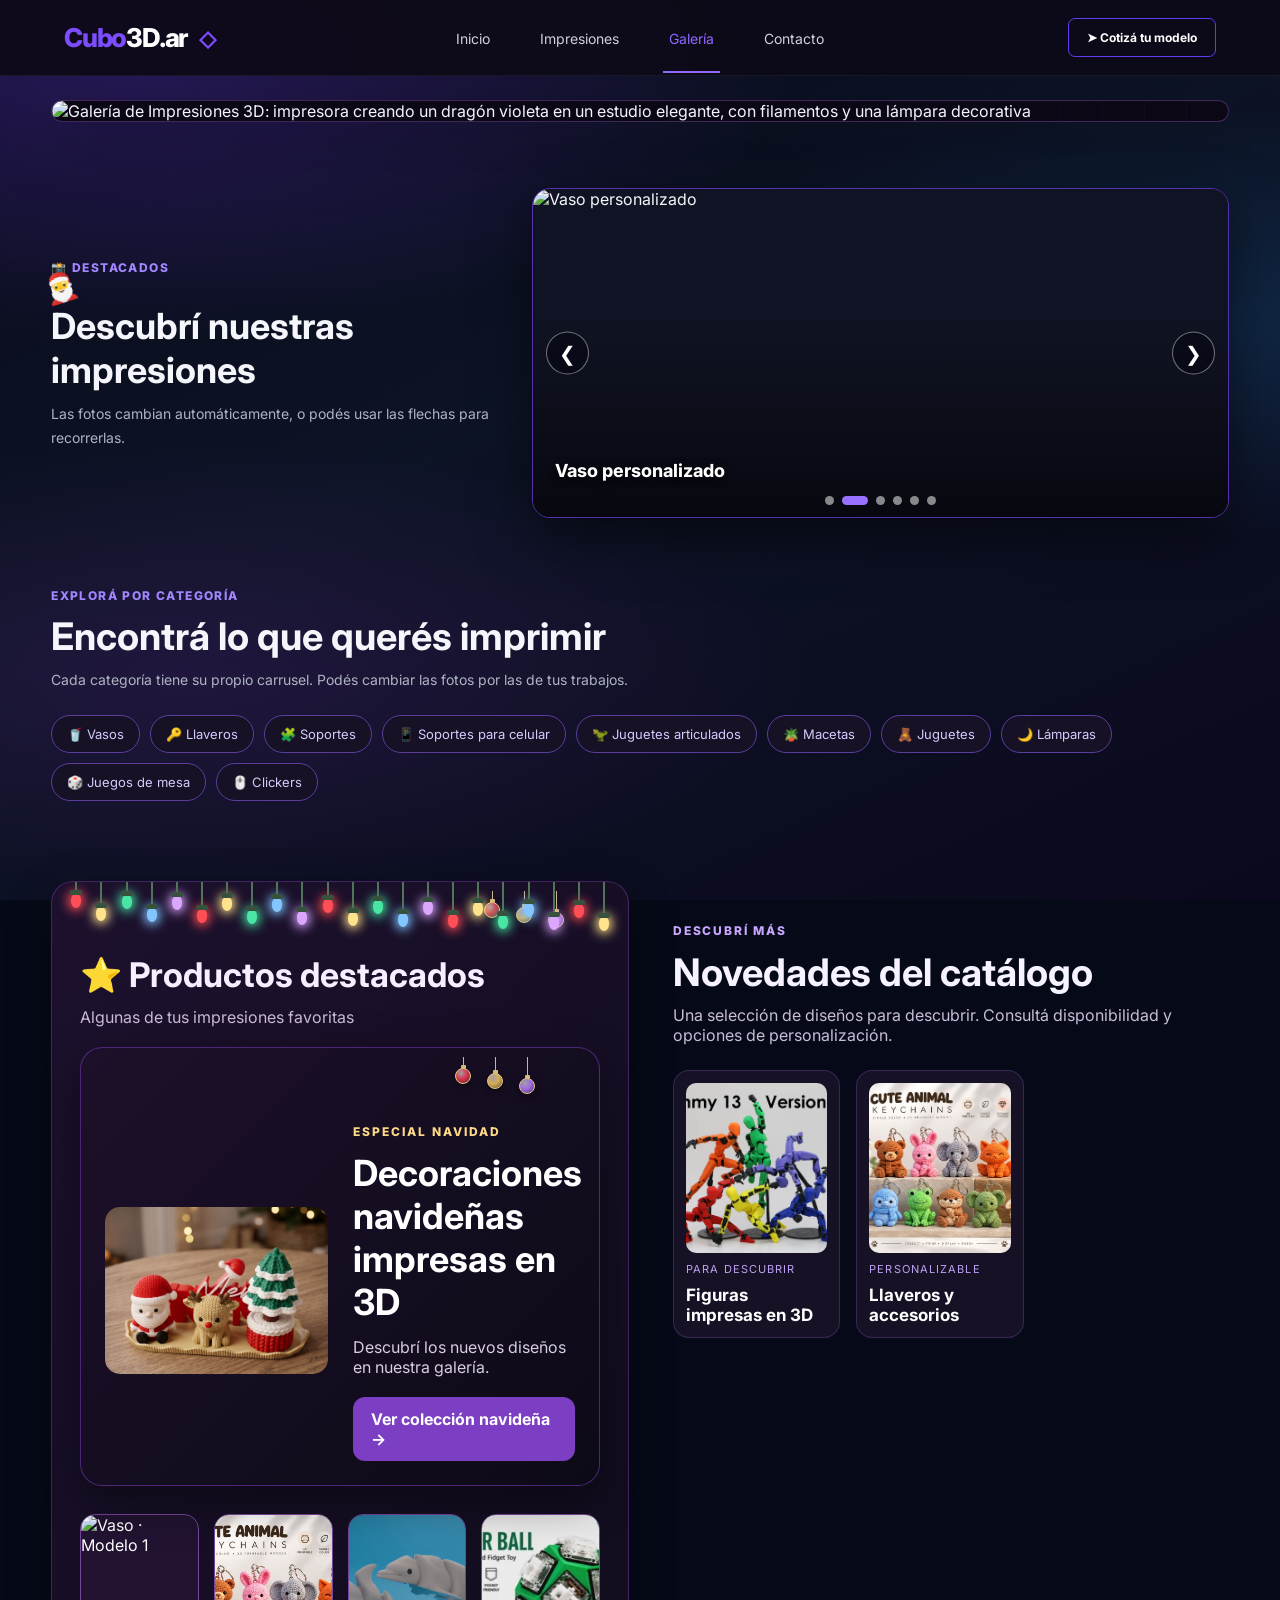
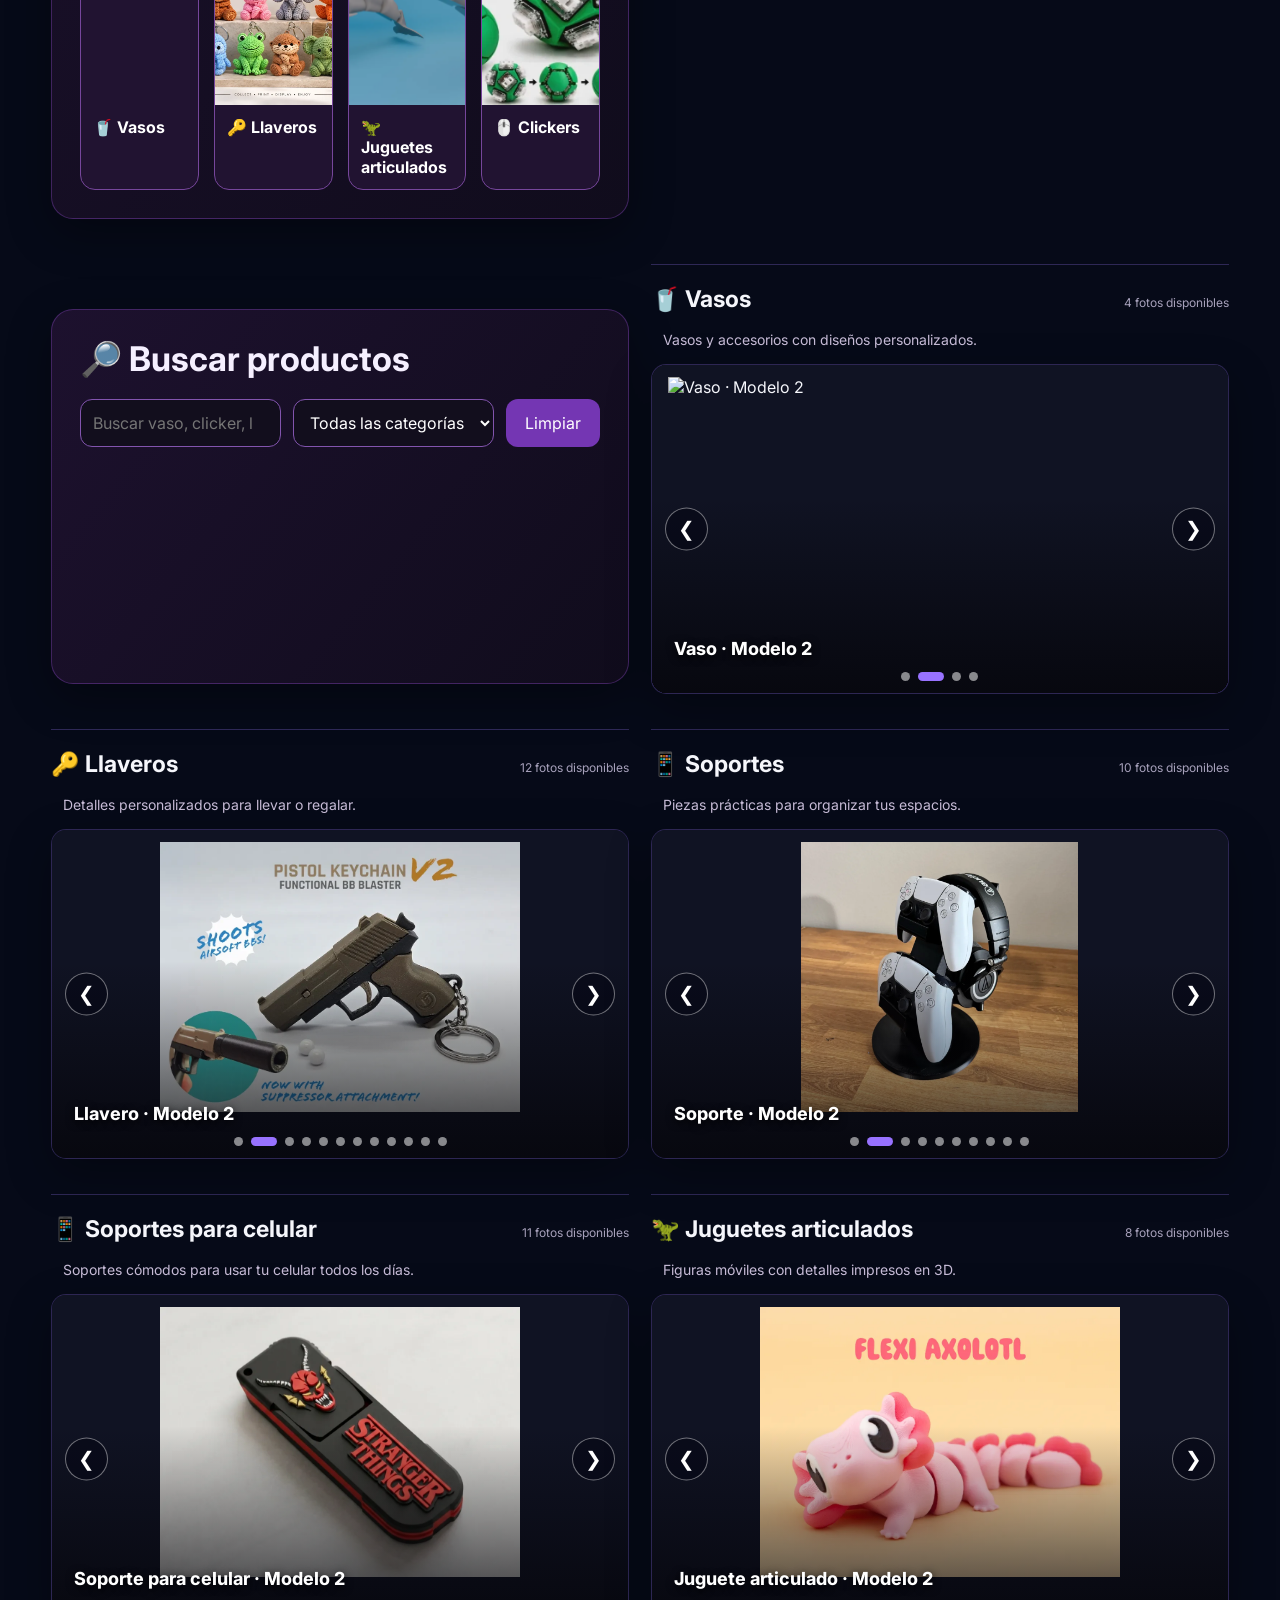
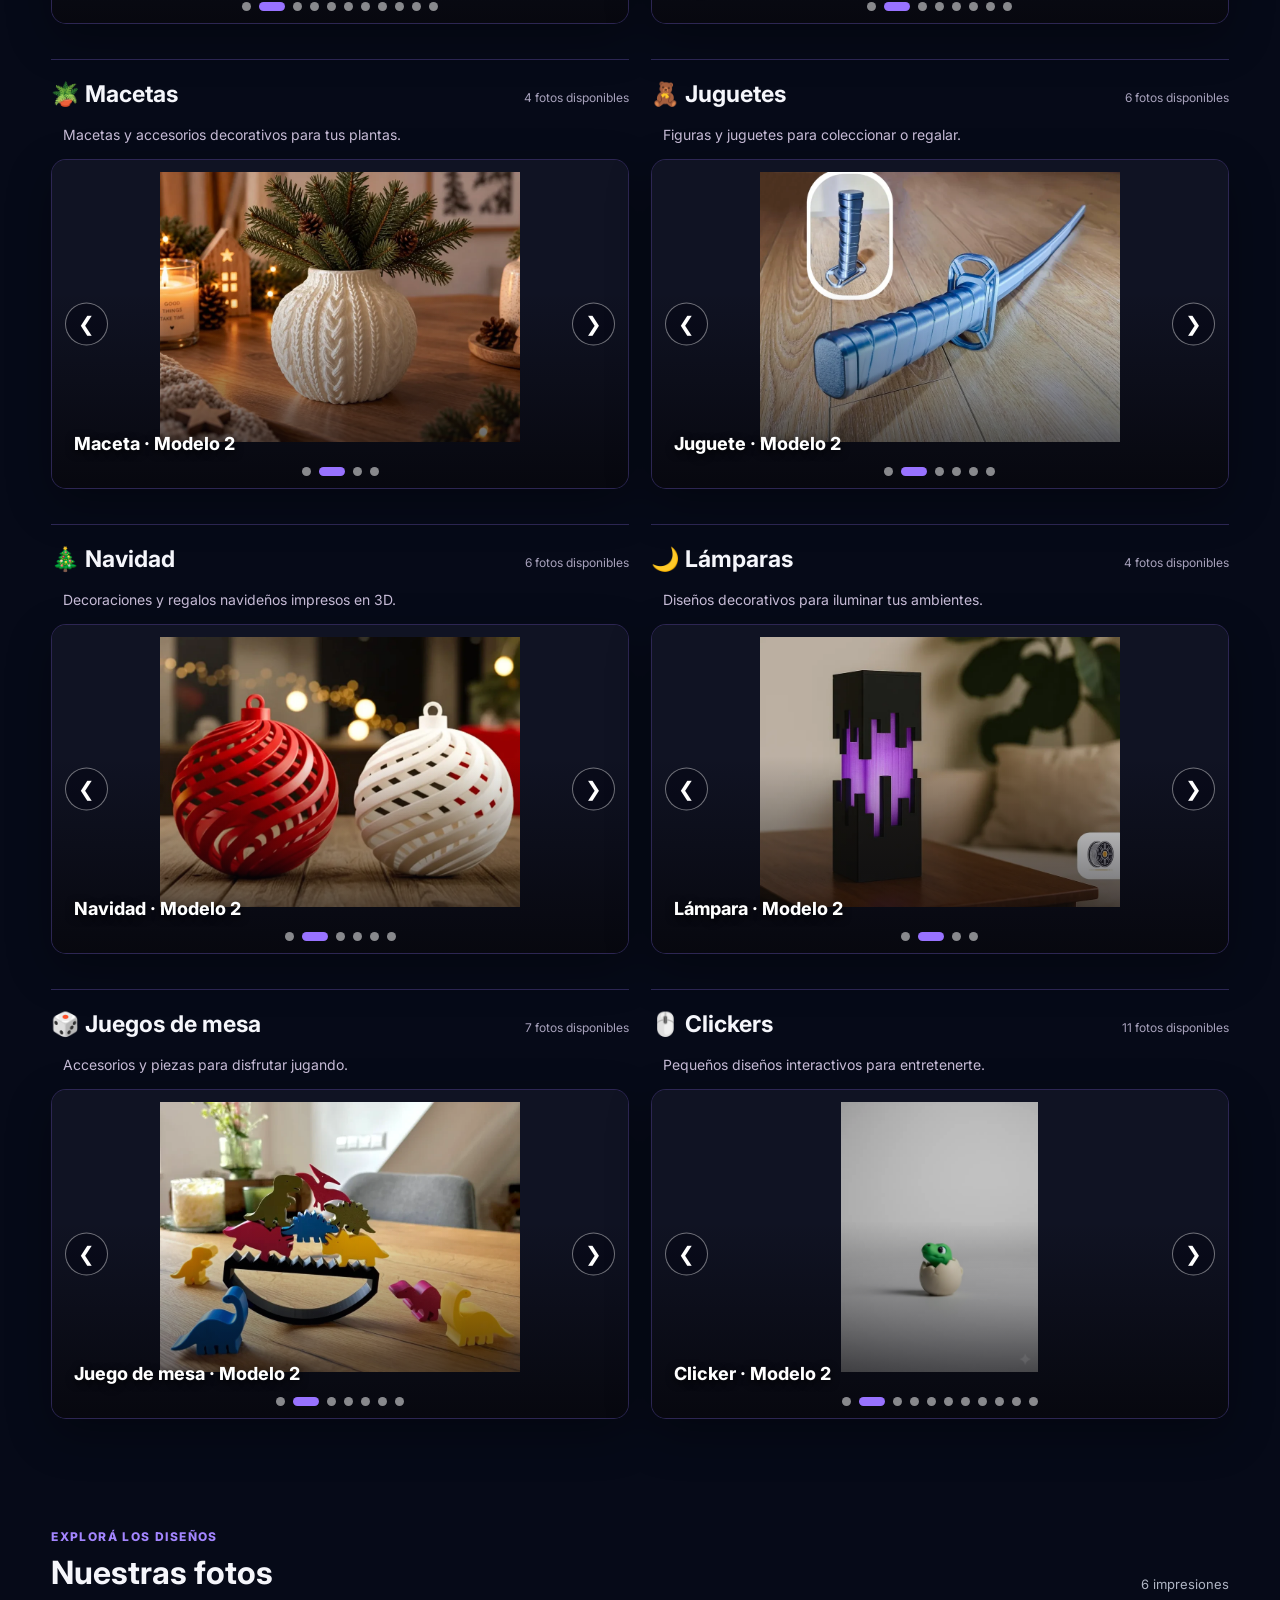
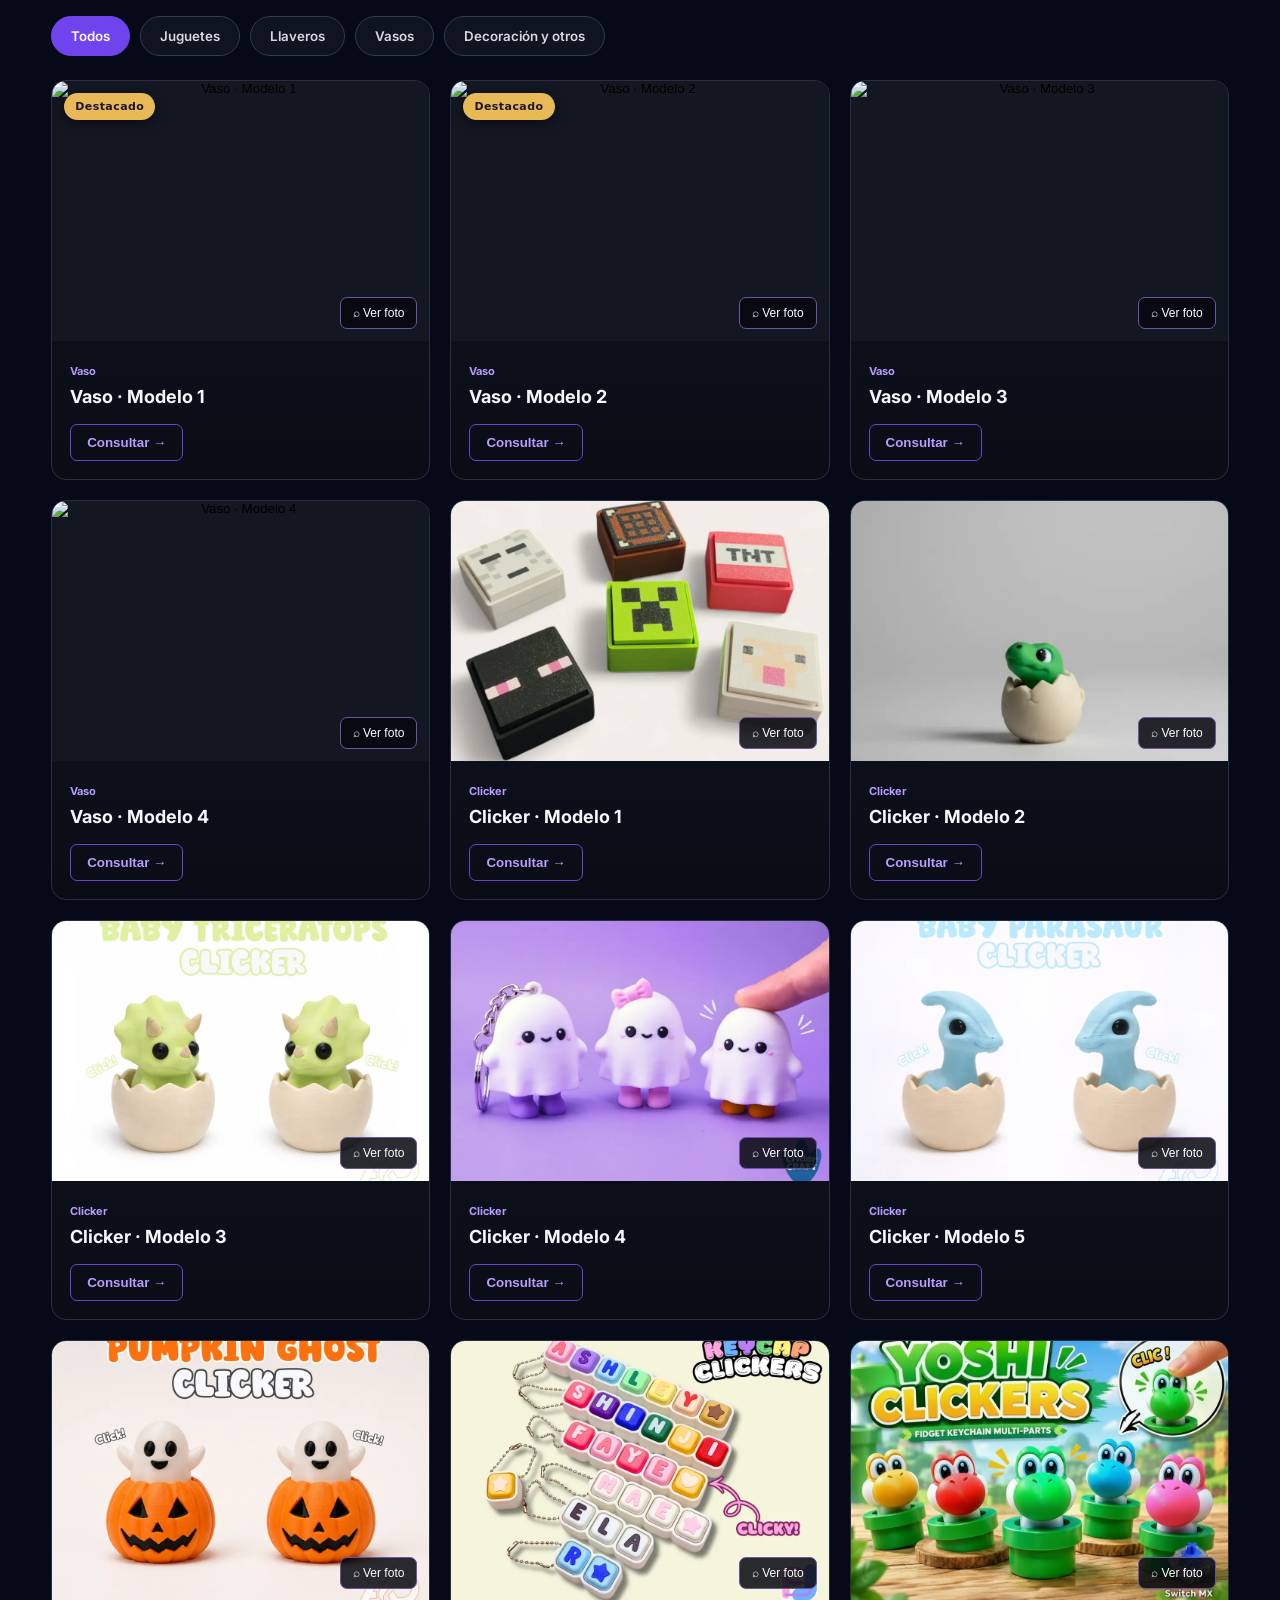
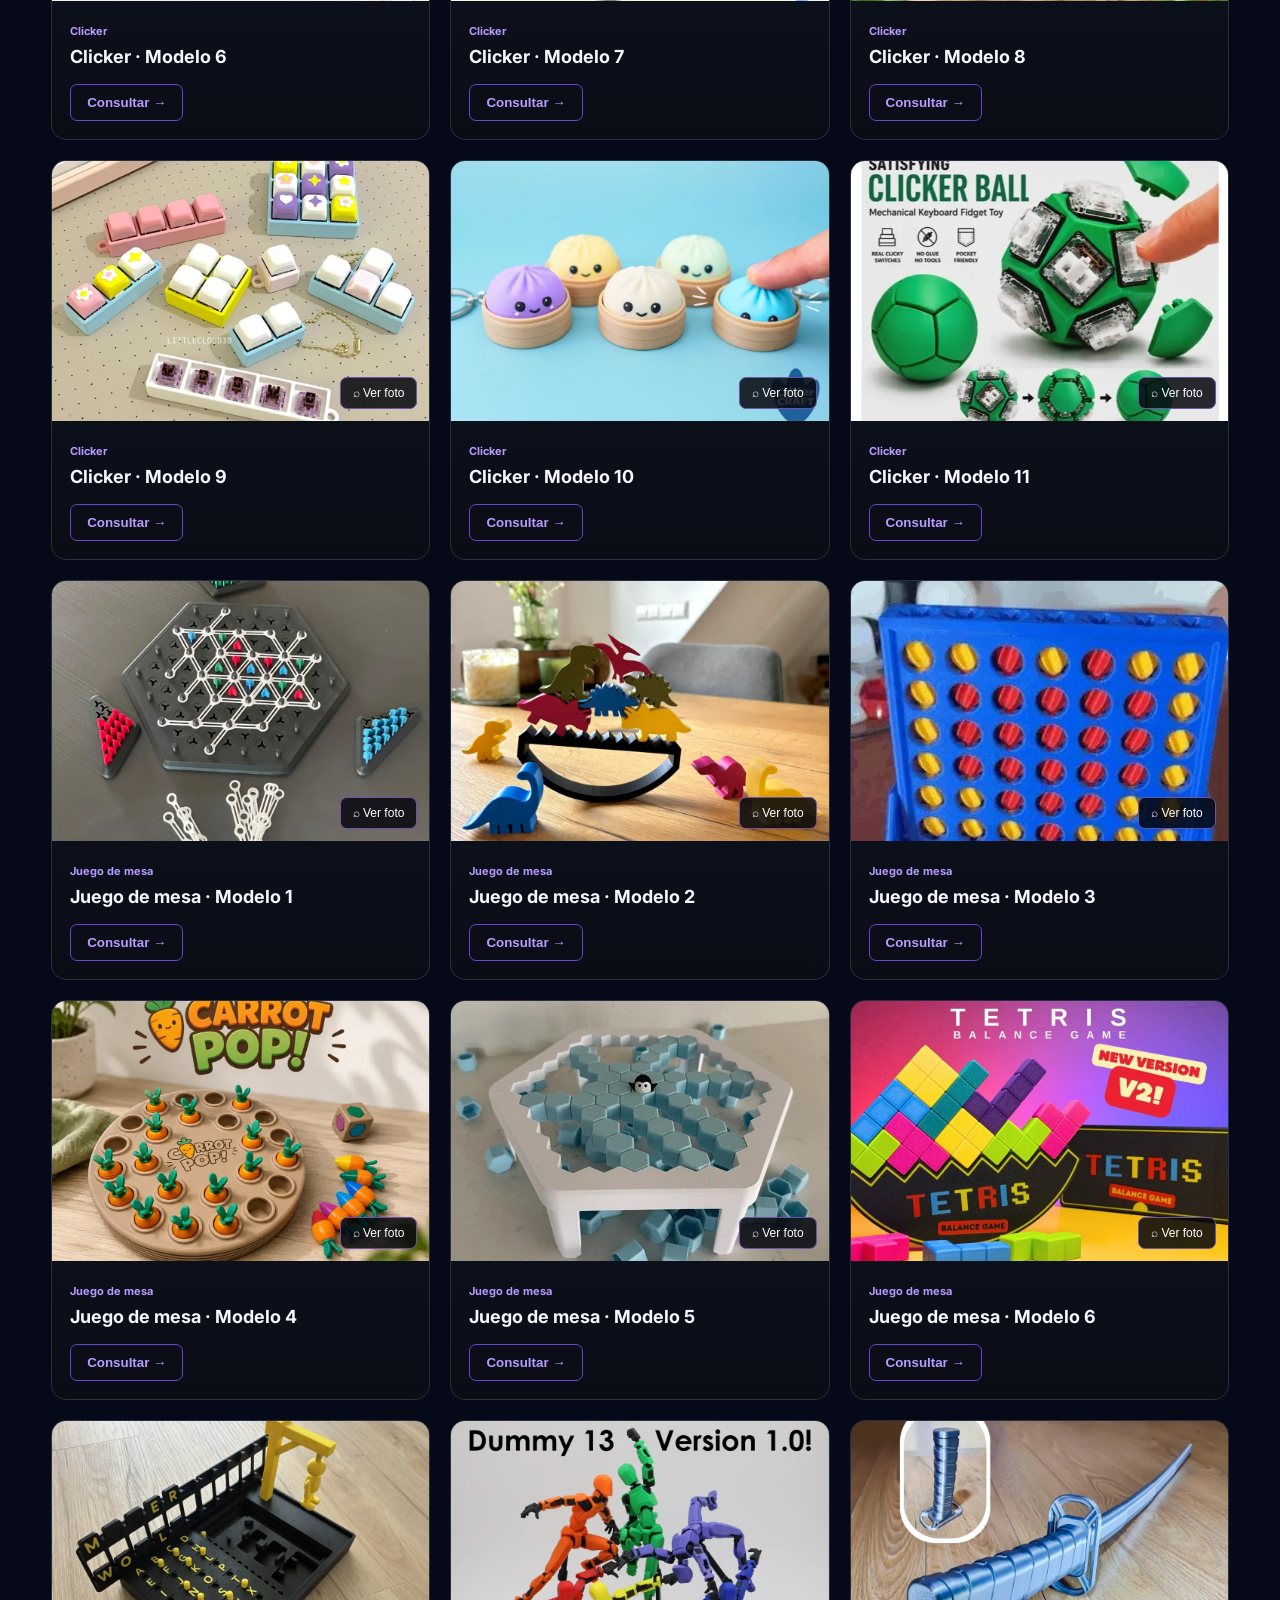
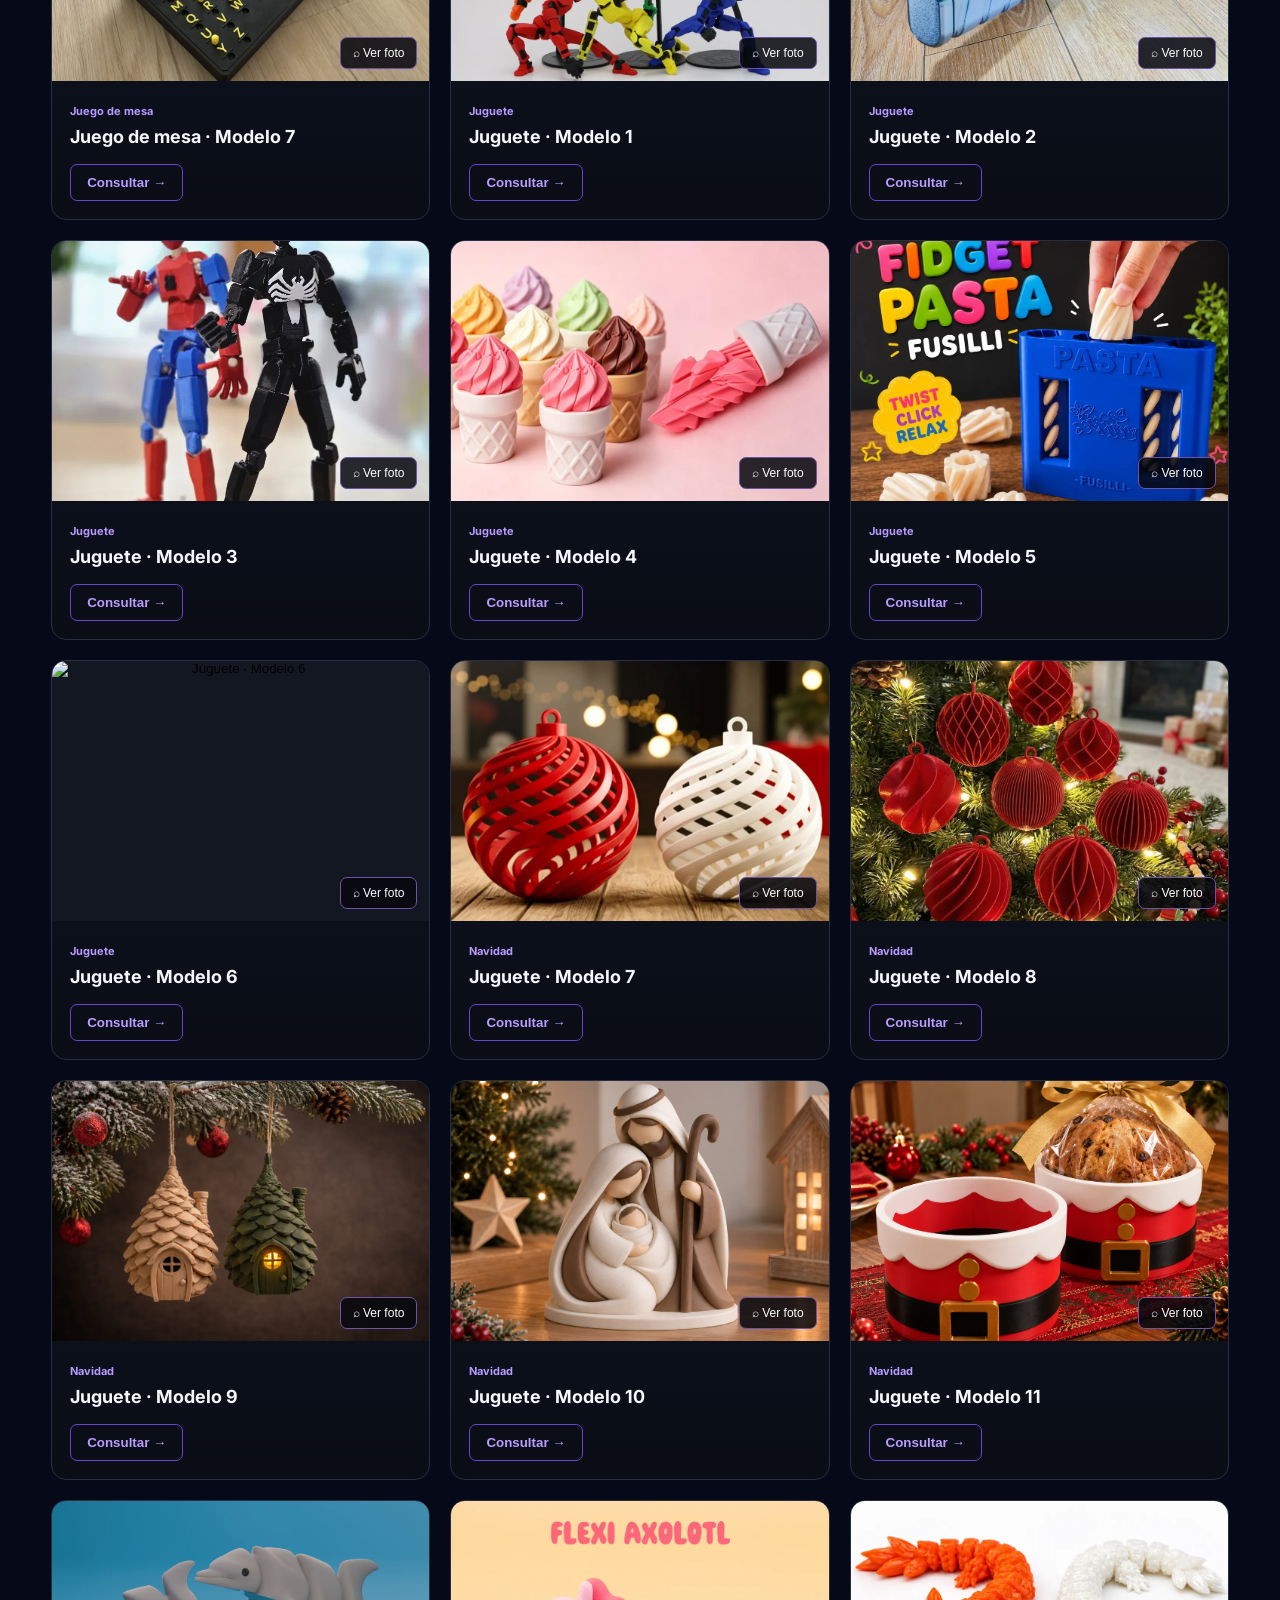
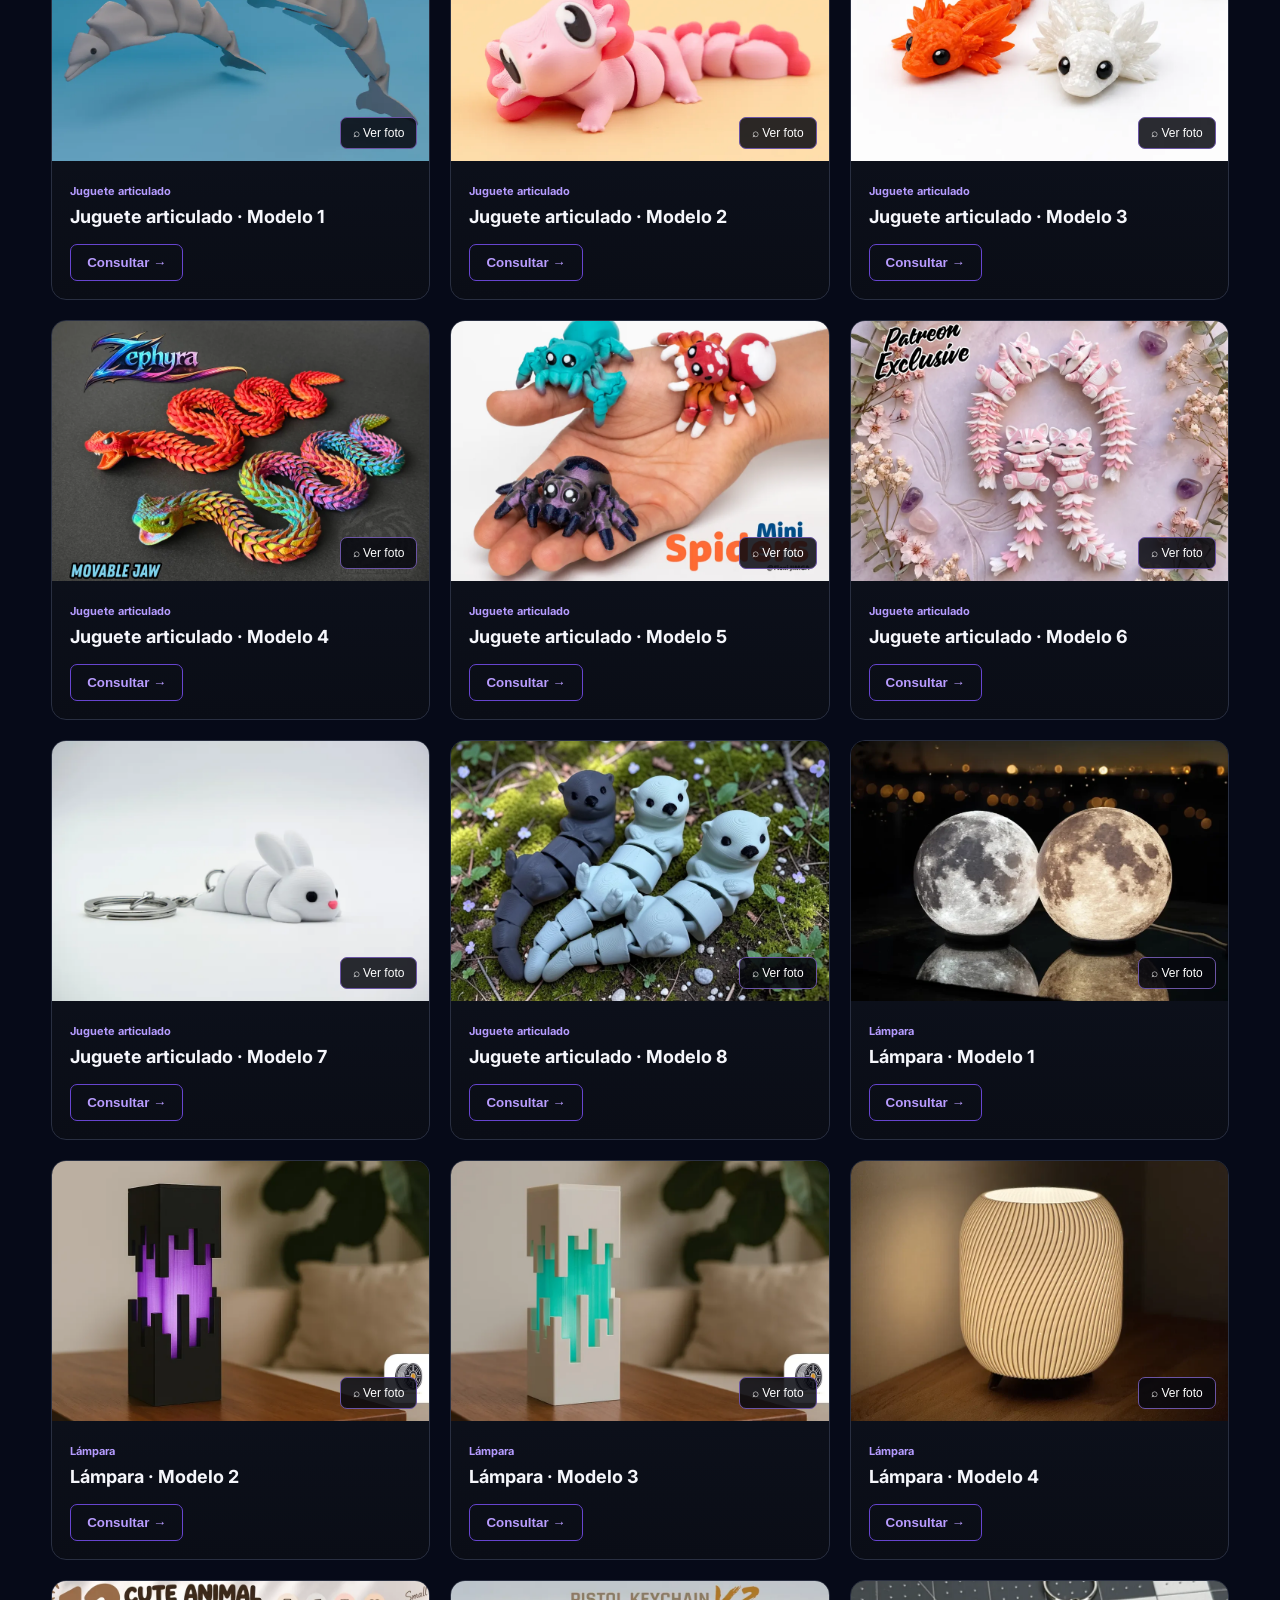
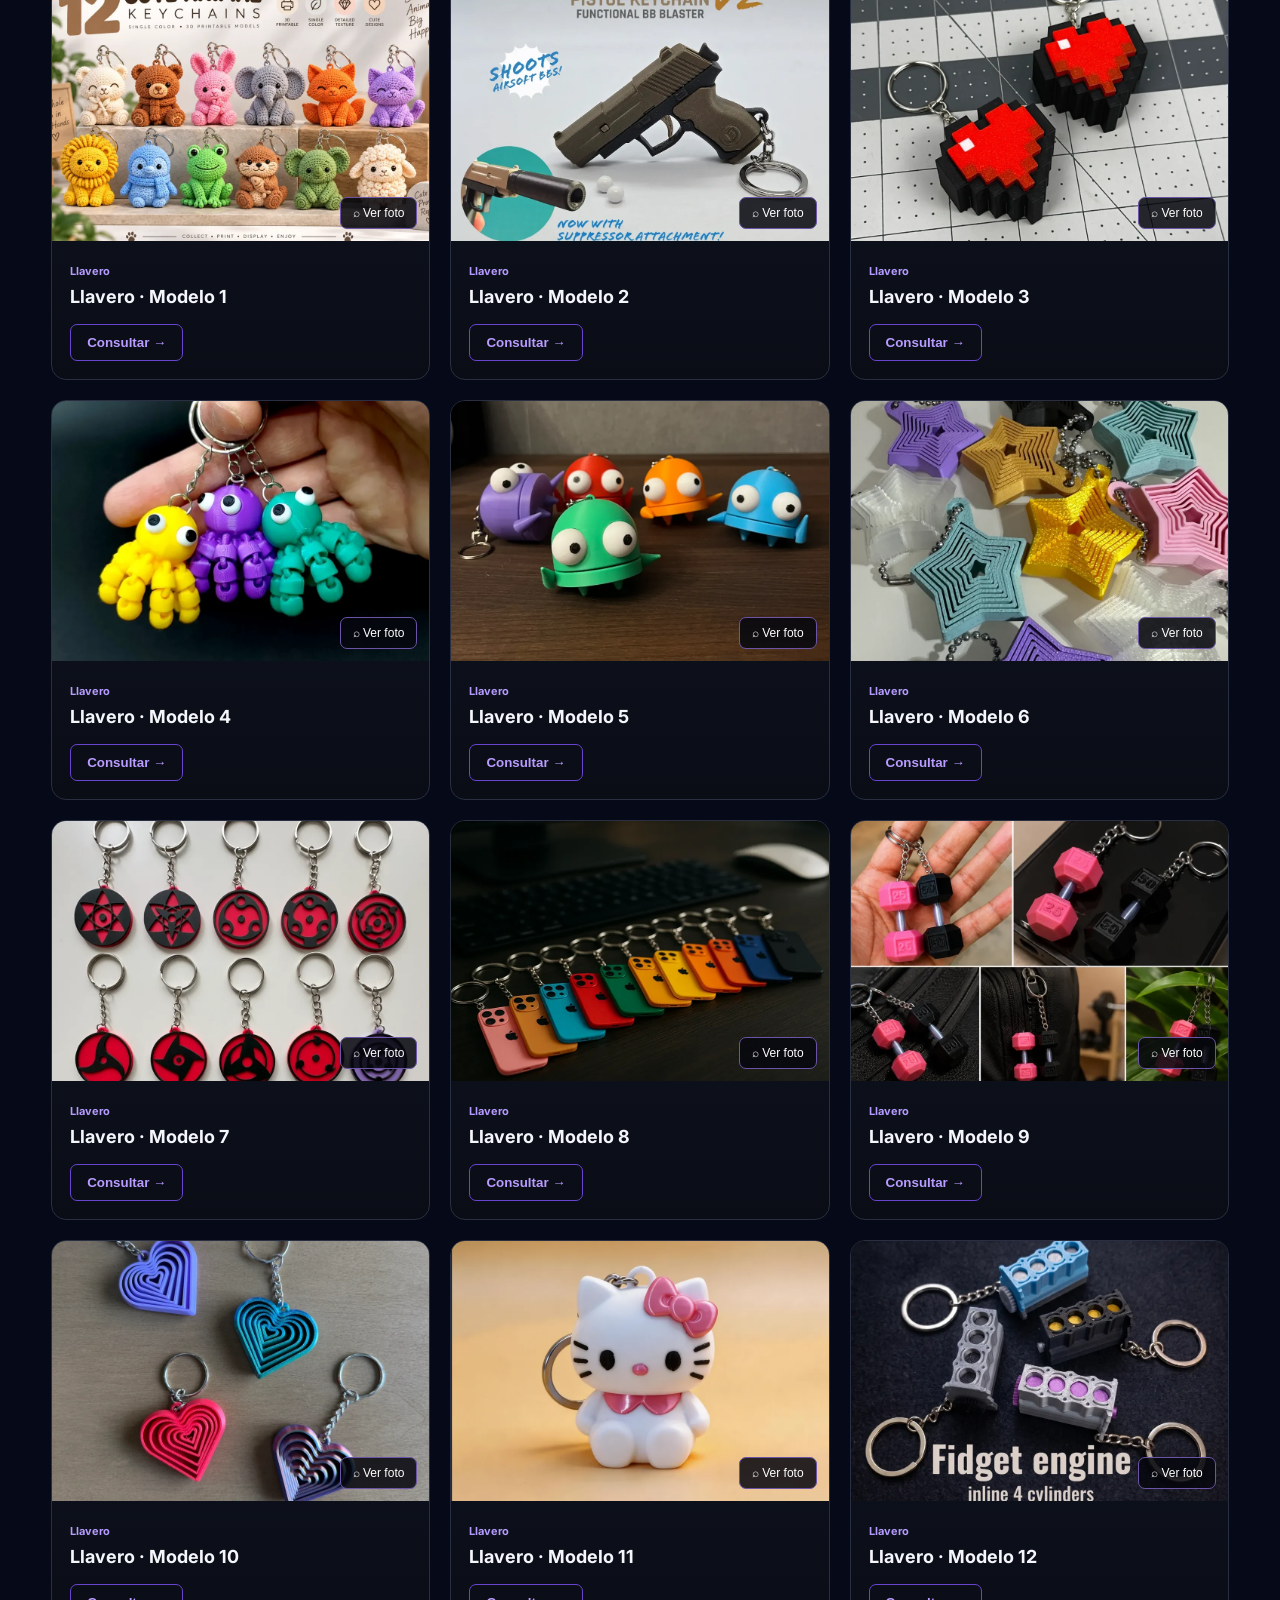
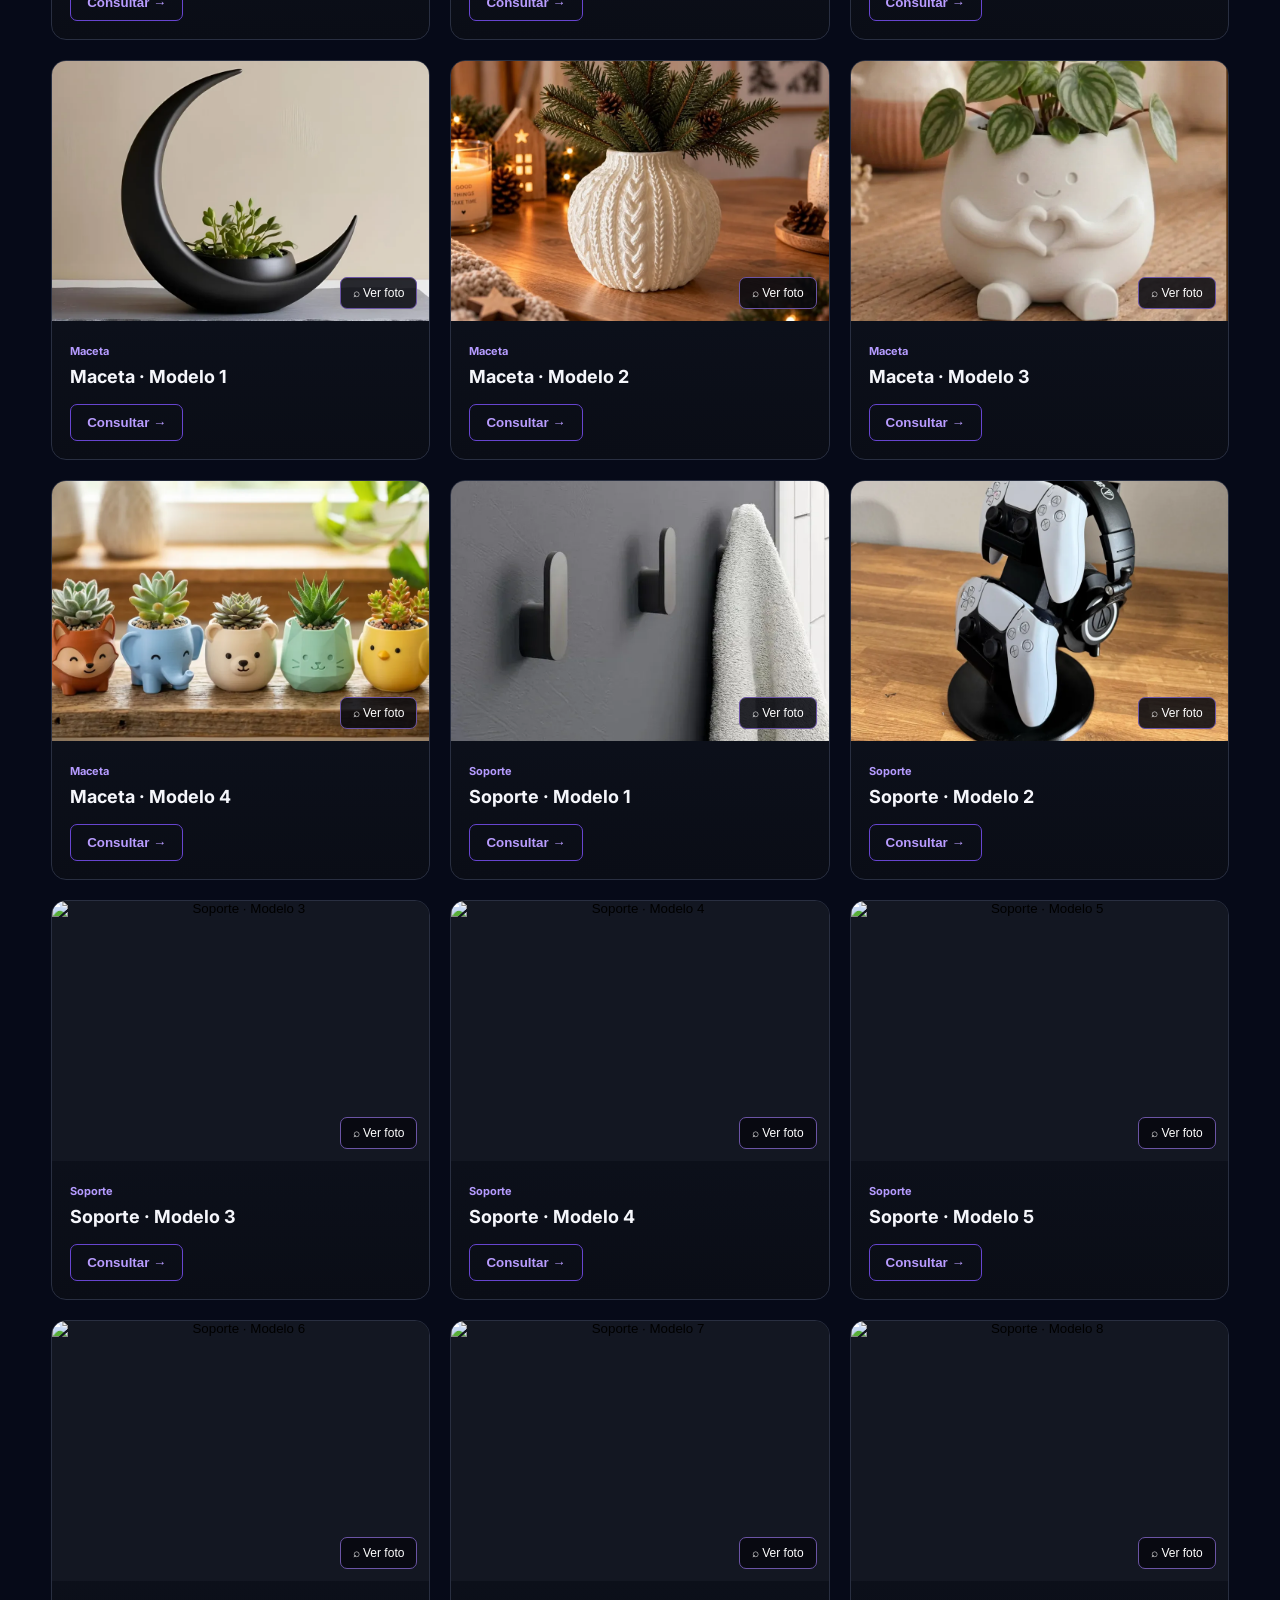
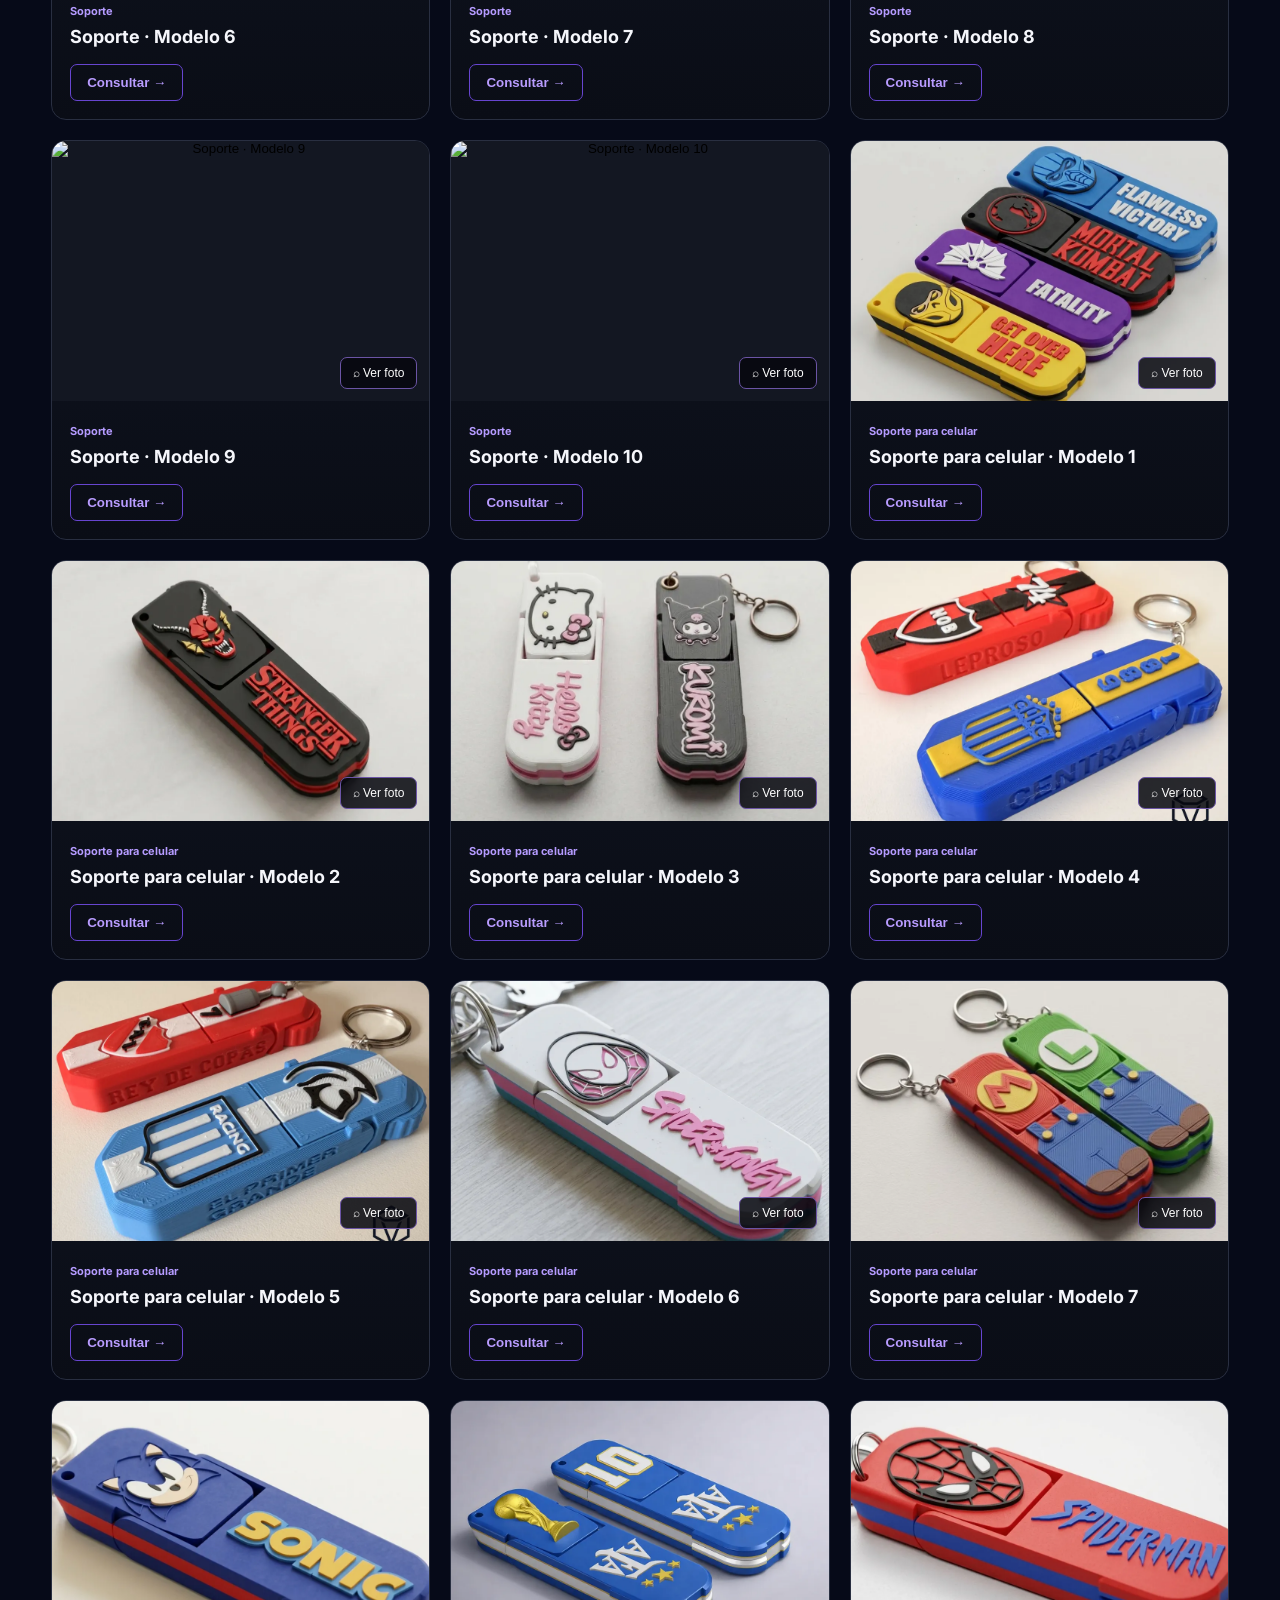
==== commit 06478619: "Add files via upload" ====
--- a/galeria.html
+++ b/galeria.html
@@ -1,14 +1,15 @@
 <!DOCTYPE html>
 
-<html lang="es"><head><meta charset="utf-8"/><meta content="width=device-width,initial-scale=1" name="viewport"/><title>Galería de fotos | Imprimir3D.ar</title><link href="https://fonts.googleapis.com" rel="preconnect"/><link crossorigin="" href="https://fonts.gstatic.com" rel="preconnect"/><link href="https://fonts.googleapis.com/css2?family=Inter:wght@400;500;600;700;800&amp;display=swap" rel="stylesheet"/><link href="style.css" rel="stylesheet"/><link href="galeria.css" rel="stylesheet"/><link href="carrusel.css" rel="stylesheet"/><link href="tienda.css" rel="stylesheet"/><link href="navidad.css" rel="stylesheet"/><link href="navidad-extra.css" rel="stylesheet"/><link href="profesional.css" rel="stylesheet"/><link rel="stylesheet" href="etiquetas-recientes.css"/><link rel="stylesheet" href="carruseles-fix.css"/></head><body class="gallery-page">
-<header class="header"><a class="logo" href="index.html"><span>Imprimir</span>3D.ar <b>◇</b></a><nav class="nav"><a href="index.html">Inicio</a><a href="index.html#trabajos">Impresiones</a><a class="active" href="galeria.html">Galería</a><a href="index.html#contacto">Contacto</a></nav><a class="cotiza" href="index.html#contacto">➤ Cotizá tu modelo</a></header>
+<html lang="es"><head><meta charset="utf-8"/><meta content="width=device-width,initial-scale=1" name="viewport"/><title>Galería de fotos | Cubo3D.ar</title><link href="https://fonts.googleapis.com" rel="preconnect"/><link crossorigin="" href="https://fonts.gstatic.com" rel="preconnect"/><link href="https://fonts.googleapis.com/css2?family=Inter:wght@400;500;600;700;800&amp;display=swap" rel="stylesheet"/><link href="style.css" rel="stylesheet"/><link href="galeria.css" rel="stylesheet"/><link href="carrusel.css" rel="stylesheet"/><link href="tienda.css" rel="stylesheet"/><link href="profesional.css" rel="stylesheet"/><link href="etiquetas-recientes.css" rel="stylesheet"/><link href="carruseles-fix.css" rel="stylesheet"/><link href="luces-y-trineo.css?v=2" rel="stylesheet"/>
+<link href="destacados-navidenos.css" rel="stylesheet"/><link href="bolitas-navidenas.css" rel="stylesheet"/><link href="copos-suaves.css?v=2" rel="stylesheet"/><link href="gorro-galeria.css" rel="stylesheet"/></head><body class="gallery-page gallery-page">
+<header class="header"><a class="logo" href="index.html#inicio"><span>Cubo</span>3D.ar <b>◇</b></a><nav class="nav"><a href="index.html">Inicio</a><a href="index.html#trabajos">Impresiones</a><a class="active" href="galeria.html">Galería</a><a href="index.html#contacto">Contacto</a></nav><a class="cotiza" href="index.html#contacto">➤ Cotizá tu modelo</a></header>
 <main class="gallery-main"><section aria-label="Galería de impresiones 3D" class="gallery-hero gallery-hero-realista">
 <img alt="Galería de Impresiones 3D: impresora creando un dragón violeta en un estudio elegante, con filamentos y una lámpara decorativa" class="galeria-banner-realista" src="imagenes/portada-galeria-realista.png"/>
 <a class="galeria-volver" href="index.html">← Volver al inicio</a>
 </section>
-<section class="carousel-featured"><div class="carousel-heading"><span class="gallery-kicker">📸 DESTACADOS</span><h2>Descubrí nuestras impresiones</h2><p>Las fotos cambian automáticamente, o podés usar las flechas para recorrerlas.</p></div><div aria-label="Carrusel de impresiones 3D" class="auto-carousel" data-interval="4000" tabindex="0">
+<section class="carousel-featured"><div class="carousel-heading"><span class="gallery-kicker">📸 DESTACADOS</span><h2 class="gallery-xmas-hat-title">Descubrí nuestras impresiones</h2><p>Las fotos cambian automáticamente, o podés usar las flechas para recorrerlas.</p></div><div aria-label="Carrusel de impresiones 3D" class="auto-carousel" data-interval="4000" tabindex="0">
 <div class="carousel-track"><div aria-hidden="false" class="carousel-slide is-active"><img alt="Juguete impreso en 3D" src="imagenes/catalogo/juguetes-01.webp"/><div class="carousel-caption">Juguete personalizado</div></div>
-<div aria-hidden="true" class="carousel-slide"><img alt="Vaso personalizado" src="imagenes/catalogo/vasos-01.webp"/><div class="carousel-caption">Vaso personalizado</div></div>
+<div aria-hidden="true" class="carousel-slide"><img alt="Vaso personalizado" src="imagenes/catalogo/nuevo-vasos-01.webp"/><div class="carousel-caption">Vaso personalizado</div></div>
 <div aria-hidden="true" class="carousel-slide"><img alt="Lámpara impresa en 3D" src="imagenes/catalogo/lamparas-01.webp"/><div class="carousel-caption">Lámpara decorativa</div></div>
 <div aria-hidden="true" class="carousel-slide"><img alt="Llavero impreso en 3D" src="imagenes/catalogo/llaveros-01.webp"/><div class="carousel-caption">Llavero personalizado</div></div>
 <div aria-hidden="true" class="carousel-slide"><img alt="Juguete impreso en 3D" src="imagenes/catalogo/juguetes-02.webp"/><div class="carousel-caption">Juguete impreso en 3D</div></div>
@@ -17,18 +18,13 @@
 <button aria-label="Imagen siguiente" class="carousel-arrow carousel-next" type="button">❯</button>
 <div aria-label="Elegir imagen" class="carousel-dots"></div>
 </div></section>
-<section class="category-showcase" id="categorias"><div class="category-intro"><span class="gallery-kicker">EXPLORÁ POR CATEGORÍA</span><h2>Encontrá lo que querés imprimir</h2><p>Cada categoría tiene su propio carrusel. Podés cambiar las fotos por las de tus trabajos.</p></div><nav aria-label="Ir a una categoría" class="category-jumps"><a href="#cat-navidad">🎄 Navidad</a><a href="#cat-vasos">🥤 Vasos</a><a href="#cat-llaveros">🔑 Llaveros</a><a href="#cat-soportes">🧩 Soportes</a><a href="#cat-soporte-celular">📱 Soportes para celular</a><a href="#cat-articulados">🦖 Juguetes articulados</a><a href="#cat-macetas">🪴 Macetas</a><a href="#cat-figuras">🧸 Juguetes</a><a href="#cat-lamparas">🌙 Lámparas</a><a href="#cat-juegos-mesa">🎲 Juegos de mesa</a><a href="#cat-clickers">🖱️ Clickers</a></nav><section class="shop-featured" id="destacados"><h2>⭐ Productos destacados</h2><p>Algunas de tus impresiones favoritas</p><a class="christmas-feature" href="#cat-navidad"><img alt="Bandeja navideña con Papá Noel, reno y árbol" src="imagenes/navidad/bandeja-papa-noel-reno-arbol.jfif"/><div><span>ESPECIAL NAVIDAD</span><h3>Decoraciones navideñas impresas en 3D</h3><p>Descubrí los nuevos diseños en nuestra galería.</p><strong>Ver colección navideña →</strong></div></a><div class="featured-grid" id="featuredGrid"></div></section><section class="pro-news" id="novedades"><div class="pro-heading"><span>DESCUBRÍ MÁS</span><h2>Novedades del catálogo</h2><p>Una selección de diseños para descubrir. Consultá disponibilidad y opciones de personalización.</p></div><div class="pro-news-grid"><a href="#cat-navidad"><img alt="Bandeja decorativa navideña" loading="lazy" src="imagenes/navidad/bandeja-papa-noel-reno-arbol.jfif"/><span>COLECCIÓN NAVIDEÑA</span><strong>Decoraciones de Navidad</strong></a><a href="#cat-articulados"><img alt="Figura impresa en 3D" loading="lazy" src="imagenes/catalogo/juguetes-01.webp"/><span>PARA DESCUBRIR</span><strong>Figuras impresas en 3D</strong></a><a href="#cat-llaveros"><img alt="Llavero impreso en 3D" loading="lazy" src="imagenes/catalogo/llaveros-01.webp"/><span>PERSONALIZABLE</span><strong>Llaveros y accesorios</strong></a></div></section><section class="shop-tools" id="buscar-productos"><h2>🔎 Buscar productos</h2><div class="shop-controls"><input id="productSearch" placeholder="Buscar vaso, clicker, llavero..." type="search"/><select id="categoryFilter"><option value="">Todas las categorías</option></select><button id="clearFilters" type="button">Limpiar</button></div><p id="searchFeedback" role="status"></p></section><div class="category-section" data-category="🎄 Navidad" id="cat-navidad"><div class="category-heading"><h3>🎄 Decoraciones navideñas</h3><span>6 fotos disponibles</span></div><p class="pro-category-description">Adornos y detalles especiales para decorar o regalar en Navidad.</p><div aria-label="Carrusel de decoraciones navideñas" class="auto-carousel category-carousel" data-interval="4500" tabindex="0"><div class="carousel-track"><div aria-hidden="false" class="carousel-slide is-active"><img alt="Bandeja navideña con Papá Noel, reno y árbol de Navidad" loading="lazy" src="imagenes/navidad/bandeja-papa-noel-reno-arbol.jfif"/><div class="carousel-caption">Bandeja navideña · Papá Noel, reno y árbol</div></div><div aria-hidden="true" class="carousel-slide"><img alt="Esferas navideñas" loading="lazy" src="imagenes/navidad/2025-11-23_5fab628a9c5398.webp"/><div class="carousel-caption">Esferas navideñas</div></div><div aria-hidden="true" class="carousel-slide"><img alt="Adornos para el árbol" loading="lazy" src="imagenes/navidad/2025-12-05_2fffa6a0da4818.webp"/><div class="carousel-caption">Adornos para el árbol</div></div><div aria-hidden="true" class="carousel-slide"><img alt="Casitas navideñas" loading="lazy" src="imagenes/navidad/2025-12-16_0b298fff212f5.webp"/><div class="carousel-caption">Casitas navideñas</div></div><div aria-hidden="true" class="carousel-slide"><img alt="Pesebre navideño" loading="lazy" src="imagenes/navidad/a0c58c3c3ea8acf5.webp"/><div class="carousel-caption">Pesebre navideño</div></div><div aria-hidden="true" class="carousel-slide"><img alt="Recipientes de Papá Noel" loading="lazy" src="imagenes/navidad/a66caa183eae8d2a.webp"/><div class="carousel-caption">Recipientes de Papá Noel</div></div></div><button aria-label="Foto anterior" class="carousel-arrow carousel-prev" type="button">❮</button><button aria-label="Foto siguiente" class="carousel-arrow carousel-next" type="button">❯</button><div class="carousel-dots"></div></div></div><div class="category-section" data-category="🥤 Vasos" id="cat-vasos"><div class="category-heading"><h3>🥤 Vasos</h3><span>3 fotos disponibles</span></div><p class="pro-category-description">Vasos y accesorios con diseños personalizados.</p><div aria-label="Carrusel de 🥤 Vasos" class="auto-carousel category-carousel" data-interval="4500" tabindex="0"><div class="carousel-track"><div aria-hidden="false" class="carousel-slide is-active"><img alt="Vasos — modelo 1" decoding="async" loading="lazy" src="imagenes/catalogo/vasos-01.webp"/><div class="carousel-caption">Vasos · Modelo 1</div></div><div aria-hidden="true" class="carousel-slide"><img alt="Vasos — modelo 2" decoding="async" loading="lazy" src="imagenes/catalogo/vasos-02.webp"/><div class="carousel-caption">Vasos · Modelo 2</div></div><div aria-hidden="true" class="carousel-slide"><img alt="Vasos — modelo 3" decoding="async" loading="lazy" src="imagenes/catalogo/vasos-03.webp"/><div class="carousel-caption">Vasos · Modelo 3</div></div></div><button aria-label="Foto anterior" class="carousel-arrow carousel-prev" type="button">❮</button><button aria-label="Foto siguiente" class="carousel-arrow carousel-next" type="button">❯</button><div class="carousel-dots"></div></div></div><div class="category-section" data-category="🔑 Llaveros" id="cat-llaveros"><div class="category-heading"><h3>🔑 Llaveros</h3><span>12 fotos disponibles</span></div><p class="pro-category-description">Detalles personalizados para llevar o regalar.</p><div aria-label="Carrusel de 🔑 Llaveros" class="auto-carousel category-carousel" data-interval="4500" tabindex="0"><div class="carousel-track"><div aria-hidden="false" class="carousel-slide is-active"><img alt="Llaveros — modelo 1" decoding="async" loading="lazy" src="imagenes/catalogo/llaveros-01.webp"/><div class="carousel-caption">Llaveros · Modelo 1</div></div><div aria-hidden="true" class="carousel-slide"><img alt="Llaveros — modelo 2" decoding="async" loading="lazy" src="imagenes/catalogo/llaveros-02.webp"/><div class="carousel-caption">Llaveros · Modelo 2</div></div><div aria-hidden="true" class="carousel-slide"><img alt="Llaveros — modelo 3" decoding="async" loading="lazy" src="imagenes/catalogo/llaveros-03.webp"/><div class="carousel-caption">Llaveros · Modelo 3</div></div><div aria-hidden="true" class="carousel-slide"><img alt="Llaveros — modelo 4" decoding="async" loading="lazy" src="imagenes/catalogo/llaveros-04.webp"/><div class="carousel-caption">Llaveros · Modelo 4</div></div><div aria-hidden="true" class="carousel-slide"><img alt="Llaveros — modelo 5" decoding="async" loading="lazy" src="imagenes/catalogo/llaveros-05.webp"/><div class="carousel-caption">Llaveros · Modelo 5</div></div><div aria-hidden="true" class="carousel-slide"><img alt="Llaveros — modelo 6" decoding="async" loading="lazy" src="imagenes/catalogo/llaveros-06.webp"/><div class="carousel-caption">Llaveros · Modelo 6</div></div><div aria-hidden="true" class="carousel-slide"><img alt="Llaveros — modelo 7" decoding="async" loading="lazy" src="imagenes/catalogo/llaveros-07.webp"/><div class="carousel-caption">Llaveros · Modelo 7</div></div><div aria-hidden="true" class="carousel-slide"><img alt="Llaveros — modelo 8" decoding="async" loading="lazy" src="imagenes/catalogo/llaveros-08.webp"/><div class="carousel-caption">Llaveros · Modelo 8</div></div><div aria-hidden="true" class="carousel-slide"><img alt="Llaveros — modelo 9" decoding="async" loading="lazy" src="imagenes/catalogo/llaveros-09.webp"/><div class="carousel-caption">Llaveros · Modelo 9</div></div><div aria-hidden="true" class="carousel-slide"><img alt="Llaveros — modelo 10" decoding="async" loading="lazy" src="imagenes/catalogo/llaveros-10.webp"/><div class="carousel-caption">Llaveros · Modelo 10</div></div><div aria-hidden="true" class="carousel-slide"><img alt="Llaveros — modelo 11" decoding="async" loading="lazy" src="imagenes/catalogo/llaveros-11.webp"/><div class="carousel-caption">Llaveros · Modelo 11</div></div><div aria-hidden="true" class="carousel-slide"><img alt="Llaveros — modelo 12" decoding="async" loading="lazy" src="imagenes/catalogo/llaveros-12.webp"/><div class="carousel-caption">Llaveros · Modelo 12</div></div></div><button aria-label="Foto anterior" class="carousel-arrow carousel-prev" type="button">❮</button><button aria-label="Foto siguiente" class="carousel-arrow carousel-next" type="button">❯</button><div class="carousel-dots"></div></div></div><div class="category-section" data-category="📱 Soportes" id="cat-soportes"><div class="category-heading"><h3>📱 Soportes</h3><span>10 fotos disponibles</span></div><p class="pro-category-description">Piezas prácticas para organizar tus espacios.</p><div aria-label="Carrusel de 📱 Soportes" class="auto-carousel category-carousel" data-interval="4500" tabindex="0"><div class="carousel-track"><div aria-hidden="false" class="carousel-slide is-active"><img alt="Soportes — modelo 1" decoding="async" loading="lazy" src="imagenes/catalogo/soportes-01.webp"/><div class="carousel-caption">Soportes · Modelo 1</div></div><div aria-hidden="true" class="carousel-slide"><img alt="Soportes — modelo 2" decoding="async" loading="lazy" src="imagenes/catalogo/soportes-02.webp"/><div class="carousel-caption">Soportes · Modelo 2</div></div><div aria-hidden="true" class="carousel-slide"><img alt="Soportes — modelo 3" decoding="async" loading="lazy" src="imagenes/catalogo/soportes-03.webp"/><div class="carousel-caption">Soportes · Modelo 3</div></div><div aria-hidden="true" class="carousel-slide"><img alt="Soportes — modelo 4" decoding="async" loading="lazy" src="imagenes/catalogo/soportes-04.webp"/><div class="carousel-caption">Soportes · Modelo 4</div></div><div aria-hidden="true" class="carousel-slide"><img alt="Soportes — modelo 5" decoding="async" loading="lazy" src="imagenes/catalogo/soportes-05.webp"/><div class="carousel-caption">Soportes · Modelo 5</div></div><div aria-hidden="true" class="carousel-slide"><img alt="Soportes — modelo 6" decoding="async" loading="lazy" src="imagenes/catalogo/soportes-06.webp"/><div class="carousel-caption">Soportes · Modelo 6</div></div><div aria-hidden="true" class="carousel-slide"><img alt="Soportes — modelo 7" decoding="async" loading="lazy" src="imagenes/catalogo/soportes-07.webp"/><div class="carousel-caption">Soportes · Modelo 7</div></div><div aria-hidden="true" class="carousel-slide"><img alt="Soportes — modelo 8" decoding="async" loading="lazy" src="imagenes/catalogo/soportes-08.webp"/><div class="carousel-caption">Soportes · Modelo 8</div></div><div aria-hidden="true" class="carousel-slide"><img alt="Soportes — modelo 9" decoding="async" loading="lazy" src="imagenes/catalogo/soportes-09.webp"/><div class="carousel-caption">Soportes · Modelo 9</div></div><div aria-hidden="true" class="carousel-slide"><img alt="Soportes — modelo 10" decoding="async" loading="lazy" src="imagenes/catalogo/soportes-10.webp"/><div class="carousel-caption">Soportes · Modelo 10</div></div></div><button aria-label="Foto anterior" class="carousel-arrow carousel-prev" type="button">❮</button><button aria-label="Foto siguiente" class="carousel-arrow carousel-next" type="button">❯</button><div class="carousel-dots"></div></div></div><div class="category-section" data-category="📱 Soportes para celular" id="cat-soporte-celular">
+<section class="category-showcase" id="categorias"><div class="category-intro"><span class="gallery-kicker">EXPLORÁ POR CATEGORÍA</span><h2>Encontrá lo que querés imprimir</h2><p>Cada categoría tiene su propio carrusel. Podés cambiar las fotos por las de tus trabajos.</p></div><nav aria-label="Ir a una categoría" class="category-jumps"><a href="#cat-vasos">🥤 Vasos</a><a href="#cat-llaveros">🔑 Llaveros</a><a href="#cat-soportes">🧩 Soportes</a><a href="#cat-soporte-celular">📱 Soportes para celular</a><a href="#cat-articulados">🦖 Juguetes articulados</a><a href="#cat-macetas">🪴 Macetas</a><a href="#cat-figuras">🧸 Juguetes</a><a href="#cat-lamparas">🌙 Lámparas</a><a href="#cat-juegos-mesa">🎲 Juegos de mesa</a><a href="#cat-clickers">🖱️ Clickers</a></nav><section class="shop-featured" id="destacados"><h2>⭐ Productos destacados</h2><p>Algunas de tus impresiones favoritas</p><a class="christmas-feature" href="#cat-juguetes"><img alt="Bandeja navideña con Papá Noel, reno y árbol" src="imagenes/catalogo/bandeja-papa-noel-reno-arbol.jfif"/><div><span>ESPECIAL NAVIDAD</span><h3>Decoraciones navideñas impresas en 3D</h3><p>Descubrí los nuevos diseños en nuestra galería.</p><strong>Ver colección navideña →</strong></div></a><div class="featured-grid" id="featuredGrid"></div></section><section class="pro-news" id="novedades"><div class="pro-heading"><span>DESCUBRÍ MÁS</span><h2>Novedades del catálogo</h2><p>Una selección de diseños para descubrir. Consultá disponibilidad y opciones de personalización.</p></div><div class="pro-news-grid"><a href="#cat-articulados"><img alt="Figura impresa en 3D" loading="lazy" src="imagenes/catalogo/juguetes-01.webp"/><span>PARA DESCUBRIR</span><strong>Figuras impresas en 3D</strong></a><a href="#cat-llaveros"><img alt="Llavero impreso en 3D" loading="lazy" src="imagenes/catalogo/llaveros-01.webp"/><span>PERSONALIZABLE</span><strong>Llaveros y accesorios</strong></a></div></section><section class="shop-tools" id="buscar-productos"><h2>🔎 Buscar productos</h2><div class="shop-controls"><input id="productSearch" placeholder="Buscar vaso, clicker, llavero..." type="search"/><select id="categoryFilter"><option value="">Todas las categorías</option></select><button id="clearFilters" type="button">Limpiar</button></div><p id="searchFeedback" role="status"></p></section><div class="category-section" data-category="🥤 Vasos" id="cat-vasos"><div class="category-heading"><h3>🥤 Vasos</h3><span>4 fotos disponibles</span></div><p class="pro-category-description">Vasos y accesorios con diseños personalizados.</p><div aria-label="Carrusel de 🥤 Vasos" class="auto-carousel category-carousel" data-interval="4500" tabindex="0"><div class="carousel-track"><div aria-hidden="false" class="carousel-slide is-active"><img alt="Vaso · Modelo 1" decoding="async" loading="lazy" src="imagenes/catalogo/nuevo-vasos-01.webp"/><div class="carousel-caption">Vaso · Modelo 1</div></div><div aria-hidden="true" class="carousel-slide"><img alt="Vaso · Modelo 2" decoding="async" loading="lazy" src="imagenes/catalogo/nuevo-vasos-02.png"/><div class="carousel-caption">Vaso · Modelo 2</div></div><div aria-hidden="true" class="carousel-slide"><img alt="Vaso · Modelo 3" decoding="async" loading="lazy" src="imagenes/catalogo/nuevo-vasos-03.png"/><div class="carousel-caption">Vaso · Modelo 3</div></div><div aria-hidden="true" class="carousel-slide"><img alt="Vaso · Modelo 4" decoding="async" loading="lazy" src="imagenes/catalogo/nuevo-vasos-04.jpg"/><div class="carousel-caption">Vaso · Modelo 4</div></div></div><button aria-label="Foto anterior" class="carousel-arrow carousel-prev" type="button">❮</button><button aria-label="Foto siguiente" class="carousel-arrow carousel-next" type="button">❯</button><div class="carousel-dots"></div></div></div><div class="category-section" data-category="🔑 Llaveros" id="cat-llaveros"><div class="category-heading"><h3>🔑 Llaveros</h3><span>12 fotos disponibles</span></div><p class="pro-category-description">Detalles personalizados para llevar o regalar.</p><div aria-label="Carrusel de 🔑 Llaveros" class="auto-carousel category-carousel" data-interval="4500" tabindex="0"><div class="carousel-track"><div aria-hidden="false" class="carousel-slide is-active"><img alt="Llavero · Modelo 1" decoding="async" loading="lazy" src="imagenes/catalogo/llaveros-01.webp"/><div class="carousel-caption">Llavero · Modelo 1</div></div><div aria-hidden="true" class="carousel-slide"><img alt="Llavero · Modelo 2" decoding="async" loading="lazy" src="imagenes/catalogo/llaveros-02.webp"/><div class="carousel-caption">Llavero · Modelo 2</div></div><div aria-hidden="true" class="carousel-slide"><img alt="Llavero · Modelo 3" decoding="async" loading="lazy" src="imagenes/catalogo/llaveros-03.webp"/><div class="carousel-caption">Llavero · Modelo 3</div></div><div aria-hidden="true" class="carousel-slide"><img alt="Llavero · Modelo 4" decoding="async" loading="lazy" src="imagenes/catalogo/llaveros-04.webp"/><div class="carousel-caption">Llavero · Modelo 4</div></div><div aria-hidden="true" class="carousel-slide"><img alt="Llavero · Modelo 5" decoding="async" loading="lazy" src="imagenes/catalogo/llaveros-05.webp"/><div class="carousel-caption">Llavero · Modelo 5</div></div><div aria-hidden="true" class="carousel-slide"><img alt="Llavero · Modelo 6" decoding="async" loading="lazy" src="imagenes/catalogo/llaveros-06.webp"/><div class="carousel-caption">Llavero · Modelo 6</div></div><div aria-hidden="true" class="carousel-slide"><img alt="Llavero · Modelo 7" decoding="async" loading="lazy" src="imagenes/catalogo/llaveros-07.webp"/><div class="carousel-caption">Llavero · Modelo 7</div></div><div aria-hidden="true" class="carousel-slide"><img alt="Llavero · Modelo 8" decoding="async" loading="lazy" src="imagenes/catalogo/llaveros-08.webp"/><div class="carousel-caption">Llavero · Modelo 8</div></div><div aria-hidden="true" class="carousel-slide"><img alt="Llavero · Modelo 9" decoding="async" loading="lazy" src="imagenes/catalogo/llaveros-09.webp"/><div class="carousel-caption">Llavero · Modelo 9</div></div><div aria-hidden="true" class="carousel-slide"><img alt="Llavero · Modelo 10" decoding="async" loading="lazy" src="imagenes/catalogo/llaveros-10.webp"/><div class="carousel-caption">Llavero · Modelo 10</div></div><div aria-hidden="true" class="carousel-slide"><img alt="Llavero · Modelo 11" decoding="async" loading="lazy" src="imagenes/catalogo/llaveros-11.webp"/><div class="carousel-caption">Llavero · Modelo 11</div></div><div aria-hidden="true" class="carousel-slide"><img alt="Llavero · Modelo 12" decoding="async" loading="lazy" src="imagenes/catalogo/llaveros-12.webp"/><div class="carousel-caption">Llavero · Modelo 12</div></div></div><button aria-label="Foto anterior" class="carousel-arrow carousel-prev" type="button">❮</button><button aria-label="Foto siguiente" class="carousel-arrow carousel-next" type="button">❯</button><div class="carousel-dots"></div></div></div><div class="category-section" data-category="📱 Soportes" id="cat-soportes"><div class="category-heading"><h3>📱 Soportes</h3><span>10 fotos disponibles</span></div><p class="pro-category-description">Piezas prácticas para organizar tus espacios.</p><div aria-label="Carrusel de 📱 Soportes" class="auto-carousel category-carousel" data-interval="4500" tabindex="0"><div class="carousel-track"><div aria-hidden="false" class="carousel-slide is-active"><img alt="Soporte · Modelo 1" decoding="async" loading="lazy" src="imagenes/catalogo/nuevo-soportes-01.webp"/><div class="carousel-caption">Soporte · Modelo 1</div></div><div aria-hidden="true" class="carousel-slide"><img alt="Soporte · Modelo 2" decoding="async" loading="lazy" src="imagenes/catalogo/nuevo-soportes-02.webp"/><div class="carousel-caption">Soporte · Modelo 2</div></div><div aria-hidden="true" class="carousel-slide"><img alt="Soporte · Modelo 3" decoding="async" loading="lazy" src="imagenes/catalogo/nuevo-soportes-03.webp"/><div class="carousel-caption">Soporte · Modelo 3</div></div><div aria-hidden="true" class="carousel-slide"><img alt="Soporte · Modelo 4" decoding="async" loading="lazy" src="imagenes/catalogo/nuevo-soportes-04.webp"/><div class="carousel-caption">Soporte · Modelo 4</div></div><div aria-hidden="true" class="carousel-slide"><img alt="Soporte · Modelo 5" decoding="async" loading="lazy" src="imagenes/catalogo/nuevo-soportes-05.webp"/><div class="carousel-caption">Soporte · Modelo 5</div></div><div aria-hidden="true" class="carousel-slide"><img alt="Soporte · Modelo 6" decoding="async" loading="lazy" src="imagenes/catalogo/nuevo-soportes-06.webp"/><div class="carousel-caption">Soporte · Modelo 6</div></div><div aria-hidden="true" class="carousel-slide"><img alt="Soporte · Modelo 7" decoding="async" loading="lazy" src="imagenes/catalogo/nuevo-soportes-07.webp"/><div class="carousel-caption">Soporte · Modelo 7</div></div><div aria-hidden="true" class="carousel-slide"><img alt="Soporte · Modelo 8" decoding="async" loading="lazy" src="imagenes/catalogo/nuevo-soportes-08.webp"/><div class="carousel-caption">Soporte · Modelo 8</div></div><div aria-hidden="true" class="carousel-slide"><img alt="Soporte · Modelo 9" decoding="async" loading="lazy" src="imagenes/catalogo/nuevo-soportes-09.webp"/><div class="carousel-caption">Soporte · Modelo 9</div></div><div aria-hidden="true" class="carousel-slide"><img alt="Soporte · Modelo 10" decoding="async" loading="lazy" src="imagenes/catalogo/nuevo-soportes-10.webp"/><div class="carousel-caption">Soporte · Modelo 10</div></div></div><button aria-label="Foto anterior" class="carousel-arrow carousel-prev" type="button">❮</button><button aria-label="Foto siguiente" class="carousel-arrow carousel-next" type="button">❯</button><div class="carousel-dots"></div></div></div><div class="category-section" data-category="📱 Soportes para celular" id="cat-soporte-celular">
 <div class="category-heading"><h3>📱 Soportes para celular</h3><span>11 fotos disponibles</span></div><p class="pro-category-description">Soportes cómodos para usar tu celular todos los días.</p>
 <div aria-label="Carrusel de soportes para celular" class="auto-carousel category-carousel" data-interval="4500" tabindex="0">
-<div class="carousel-track"><div aria-hidden="false" class="carousel-slide is-active"><img alt="Soportes para celular — modelo 1" decoding="async" loading="lazy" src="imagenes/catalogo/soportes-para-celular-01.webp"/><div class="carousel-caption">Soportes para celular · Modelo 1</div></div><div aria-hidden="true" class="carousel-slide"><img alt="Soportes para celular — modelo 2" decoding="async" loading="lazy" src="imagenes/catalogo/soportes-para-celular-02.webp"/><div class="carousel-caption">Soportes para celular · Modelo 2</div></div><div aria-hidden="true" class="carousel-slide"><img alt="Soportes para celular — modelo 3" decoding="async" loading="lazy" src="imagenes/catalogo/soportes-para-celular-03.webp"/><div class="carousel-caption">Soportes para celular · Modelo 3</div></div><div aria-hidden="true" class="carousel-slide"><img alt="Soportes para celular — modelo 4" decoding="async" loading="lazy" src="imagenes/catalogo/soportes-para-celular-04.webp"/><div class="carousel-caption">Soportes para celular · Modelo 4</div></div><div aria-hidden="true" class="carousel-slide"><img alt="Soportes para celular — modelo 5" decoding="async" loading="lazy" src="imagenes/catalogo/soportes-para-celular-05.webp"/><div class="carousel-caption">Soportes para celular · Modelo 5</div></div><div aria-hidden="true" class="carousel-slide"><img alt="Soportes para celular — modelo 6" decoding="async" loading="lazy" src="imagenes/catalogo/soportes-para-celular-06.webp"/><div class="carousel-caption">Soportes para celular · Modelo 6</div></div><div aria-hidden="true" class="carousel-slide"><img alt="Soportes para celular — modelo 7" decoding="async" loading="lazy" src="imagenes/catalogo/soportes-para-celular-07.webp"/><div class="carousel-caption">Soportes para celular · Modelo 7</div></div><div aria-hidden="true" class="carousel-slide"><img alt="Soportes para celular — modelo 8" decoding="async" loading="lazy" src="imagenes/catalogo/soportes-para-celular-08.webp"/><div class="carousel-caption">Soportes para celular · Modelo 8</div></div><div aria-hidden="true" class="carousel-slide"><img alt="Soportes para celular — modelo 9" decoding="async" loading="lazy" src="imagenes/catalogo/soportes-para-celular-09.webp"/><div class="carousel-caption">Soportes para celular · Modelo 9</div></div><div aria-hidden="true" class="carousel-slide"><img alt="Soportes para celular — modelo 10" decoding="async" loading="lazy" src="imagenes/catalogo/soportes-para-celular-10.webp"/><div class="carousel-caption">Soportes para celular · Modelo 10</div></div><div aria-hidden="true" class="carousel-slide"><img alt="Soportes para celular — modelo 11" decoding="async" loading="lazy" src="imagenes/catalogo/soportes-para-celular-11.webp"/><div class="carousel-caption">Soportes para celular · Modelo 11</div></div></div>
+<div class="carousel-track"><div aria-hidden="false" class="carousel-slide is-active"><img alt="Soporte para celular · Modelo 1" decoding="async" loading="lazy" src="imagenes/catalogo/nuevo-soporte-celular-01.webp"/><div class="carousel-caption">Soporte para celular · Modelo 1</div></div><div aria-hidden="true" class="carousel-slide"><img alt="Soporte para celular · Modelo 2" decoding="async" loading="lazy" src="imagenes/catalogo/nuevo-soporte-celular-02.webp"/><div class="carousel-caption">Soporte para celular · Modelo 2</div></div><div aria-hidden="true" class="carousel-slide"><img alt="Soporte para celular · Modelo 3" decoding="async" loading="lazy" src="imagenes/catalogo/nuevo-soporte-celular-03.webp"/><div class="carousel-caption">Soporte para celular · Modelo 3</div></div><div aria-hidden="true" class="carousel-slide"><img alt="Soporte para celular · Modelo 4" decoding="async" loading="lazy" src="imagenes/catalogo/nuevo-soporte-celular-04.webp"/><div class="carousel-caption">Soporte para celular · Modelo 4</div></div><div aria-hidden="true" class="carousel-slide"><img alt="Soporte para celular · Modelo 5" decoding="async" loading="lazy" src="imagenes/catalogo/nuevo-soporte-celular-05.webp"/><div class="carousel-caption">Soporte para celular · Modelo 5</div></div><div aria-hidden="true" class="carousel-slide"><img alt="Soporte para celular · Modelo 6" decoding="async" loading="lazy" src="imagenes/catalogo/nuevo-soporte-celular-06.webp"/><div class="carousel-caption">Soporte para celular · Modelo 6</div></div><div aria-hidden="true" class="carousel-slide"><img alt="Soporte para celular · Modelo 7" decoding="async" loading="lazy" src="imagenes/catalogo/nuevo-soporte-celular-07.webp"/><div class="carousel-caption">Soporte para celular · Modelo 7</div></div><div aria-hidden="true" class="carousel-slide"><img alt="Soporte para celular · Modelo 8" decoding="async" loading="lazy" src="imagenes/catalogo/nuevo-soporte-celular-08.webp"/><div class="carousel-caption">Soporte para celular · Modelo 8</div></div><div aria-hidden="true" class="carousel-slide"><img alt="Soporte para celular · Modelo 9" decoding="async" loading="lazy" src="imagenes/catalogo/nuevo-soporte-celular-09.webp"/><div class="carousel-caption">Soporte para celular · Modelo 9</div></div><div aria-hidden="true" class="carousel-slide"><img alt="Soporte para celular · Modelo 10" decoding="async" loading="lazy" src="imagenes/catalogo/nuevo-soporte-celular-10.webp"/><div class="carousel-caption">Soporte para celular · Modelo 10</div></div><div aria-hidden="true" class="carousel-slide"><img alt="Soporte para celular · Modelo 11" decoding="async" loading="lazy" src="imagenes/catalogo/nuevo-soporte-celular-11.webp"/><div class="carousel-caption">Soporte para celular · Modelo 11</div></div></div>
 <button aria-label="Foto anterior" class="carousel-arrow carousel-prev" type="button">❮</button><button aria-label="Foto siguiente" class="carousel-arrow carousel-next" type="button">❯</button><div class="carousel-dots"></div>
-</div></div><div class="category-section" data-category="🦖 Juguetes articulados" id="cat-articulados"><div class="category-heading"><h3>🦖 Juguetes articulados</h3><span>8 fotos disponibles</span></div><p class="pro-category-description">Figuras móviles con detalles impresos en 3D.</p><div aria-label="Carrusel de 🦖 Juguetes articulados" class="auto-carousel category-carousel" data-interval="4500" tabindex="0"><div class="carousel-track"><div aria-hidden="false" class="carousel-slide is-active"><img alt="Juguetes articulados — modelo 1" decoding="async" loading="lazy" src="imagenes/catalogo/juguetes-articulados-01.webp"/><div class="carousel-caption">Juguetes articulados · Modelo 1</div></div><div aria-hidden="true" class="carousel-slide"><img alt="Juguetes articulados — modelo 2" decoding="async" loading="lazy" src="imagenes/catalogo/juguetes-articulados-02.webp"/><div class="carousel-caption">Juguetes articulados · Modelo 2</div></div><div aria-hidden="true" class="carousel-slide"><img alt="Juguetes articulados — modelo 3" decoding="async" loading="lazy" src="imagenes/catalogo/juguetes-articulados-03.webp"/><div class="carousel-caption">Juguetes articulados · Modelo 3</div></div><div aria-hidden="true" class="carousel-slide"><img alt="Juguetes articulados — modelo 4" decoding="async" loading="lazy" src="imagenes/catalogo/juguetes-articulados-04.webp"/><div class="carousel-caption">Juguetes articulados · Modelo 4</div></div><div aria-hidden="true" class="carousel-slide"><img alt="Juguetes articulados — modelo 5" decoding="async" loading="lazy" src="imagenes/catalogo/juguetes-articulados-05.webp"/><div class="carousel-caption">Juguetes articulados · Modelo 5</div></div><div aria-hidden="true" class="carousel-slide"><img alt="Juguetes articulados — modelo 6" decoding="async" loading="lazy" src="imagenes/catalogo/juguetes-articulados-06.webp"/><div class="carousel-caption">Juguetes articulados · Modelo 6</div></div><div aria-hidden="true" class="carousel-slide"><img alt="Juguetes articulados — modelo 7" decoding="async" loading="lazy" src="imagenes/catalogo/juguetes-articulados-07.webp"/><div class="carousel-caption">Juguetes articulados · Modelo 7</div></div><div aria-hidden="true" class="carousel-slide"><img alt="Juguetes articulados — modelo 8" decoding="async" loading="lazy" src="imagenes/catalogo/juguetes-articulados-08.webp"/><div class="carousel-caption">Juguetes articulados · Modelo 8</div></div></div><button aria-label="Foto anterior" class="carousel-arrow carousel-prev" type="button">❮</button><button aria-label="Foto siguiente" class="carousel-arrow carousel-next" type="button">❯</button><div class="carousel-dots"></div></div></div><div class="category-section" data-category="🪴 Macetas" id="cat-macetas"><div class="category-heading"><h3>🪴 Macetas</h3><span>4 fotos disponibles</span></div><p class="pro-category-description">Macetas y accesorios decorativos para tus plantas.</p><div aria-label="Carrusel de 🪴 Macetas" class="auto-carousel category-carousel" data-interval="4500" tabindex="0"><div class="carousel-track"><div aria-hidden="false" class="carousel-slide is-active"><img alt="Macetas — modelo 1" decoding="async" loading="lazy" src="imagenes/catalogo/macetas-01.webp"/><div class="carousel-caption">Macetas · Modelo 1</div></div><div aria-hidden="true" class="carousel-slide"><img alt="Macetas — modelo 2" decoding="async" loading="lazy" src="imagenes/catalogo/macetas-02.webp"/><div class="carousel-caption">Macetas · Modelo 2</div></div><div aria-hidden="true" class="carousel-slide"><img alt="Macetas — modelo 3" decoding="async" loading="lazy" src="imagenes/catalogo/macetas-03.webp"/><div class="carousel-caption">Macetas · Modelo 3</div></div><div aria-hidden="true" class="carousel-slide"><img alt="Macetas — modelo 4" decoding="async" loading="lazy" src="imagenes/catalogo/macetas-04.webp"/><div class="carousel-caption">Macetas · Modelo 4</div></div></div><button aria-label="Foto anterior" class="carousel-arrow carousel-prev" type="button">❮</button><button aria-label="Foto siguiente" class="carousel-arrow carousel-next" type="button">❯</button><div class="carousel-dots"></div></div></div><div class="category-section" data-category="🧸 Juguetes" id="cat-figuras"><div class="category-heading"><h3>🧸 Juguetes</h3><span>6 fotos disponibles</span></div><p class="pro-category-description">Figuras y juguetes para coleccionar o regalar.</p><div aria-label="Carrusel de 🧸 Juguetes" class="auto-carousel category-carousel" data-interval="4500" tabindex="0"><div class="carousel-track"><div aria-hidden="false" class="carousel-slide is-active"><img alt="Juguetes — modelo 1" decoding="async" loading="lazy" src="imagenes/catalogo/juguetes-01.webp"/><div class="carousel-caption">Juguetes · Modelo 1</div></div><div aria-hidden="true" class="carousel-slide"><img alt="Juguetes — modelo 2" decoding="async" loading="lazy" src="imagenes/catalogo/juguetes-02.webp"/><div class="carousel-caption">Juguetes · Modelo 2</div></div><div aria-hidden="true" class="carousel-slide"><img alt="Juguetes — modelo 3" decoding="async" loading="lazy" src="imagenes/catalogo/juguetes-03.webp"/><div class="carousel-caption">Juguetes · Modelo 3</div></div><div aria-hidden="true" class="carousel-slide"><img alt="Juguetes — modelo 4" decoding="async" loading="lazy" src="imagenes/catalogo/juguetes-04.webp"/><div class="carousel-caption">Juguetes · Modelo 4</div></div><div aria-hidden="true" class="carousel-slide"><img alt="Juguetes — modelo 5" decoding="async" loading="lazy" src="imagenes/catalogo/juguetes-05.webp"/><div class="carousel-caption">Juguetes · Modelo 5</div></div><div aria-hidden="true" class="carousel-slide"><img alt="Juguetes — modelo 6" decoding="async" loading="lazy" src="imagenes/catalogo/juguetes-06.webp"/><div class="carousel-caption">Juguetes · Modelo 6</div></div></div><button aria-label="Foto anterior" class="carousel-arrow carousel-prev" type="button">❮</button><button aria-label="Foto siguiente" class="carousel-arrow carousel-next" type="button">❯</button><div class="carousel-dots"></div></div></div><div class="category-section" data-category="🌙 Lámparas" id="cat-lamparas"><div class="category-heading"><h3>🌙 Lámparas</h3><span>4 fotos disponibles</span></div><p class="pro-category-description">Diseños decorativos para iluminar tus ambientes.</p><div aria-label="Carrusel de 🌙 Lámparas" class="auto-carousel category-carousel" data-interval="4500" tabindex="0"><div class="carousel-track"><div aria-hidden="false" class="carousel-slide is-active"><img alt="Lamparas — modelo 1" decoding="async" loading="lazy" src="imagenes/catalogo/lamparas-01.webp"/><div class="carousel-caption">Lamparas · Modelo 1</div></div><div aria-hidden="true" class="carousel-slide"><img alt="Lamparas — modelo 2" decoding="async" loading="lazy" src="imagenes/catalogo/lamparas-02.webp"/><div class="carousel-caption">Lamparas · Modelo 2</div></div><div aria-hidden="true" class="carousel-slide"><img alt="Lamparas — modelo 3" decoding="async" loading="lazy" src="imagenes/catalogo/lamparas-03.webp"/><div class="carousel-caption">Lamparas · Modelo 3</div></div><div aria-hidden="true" class="carousel-slide"><img alt="Lamparas — modelo 4" decoding="async" loading="lazy" src="imagenes/catalogo/lamparas-04.webp"/><div class="carousel-caption">Lamparas · Modelo 4</div></div></div><button aria-label="Foto anterior" class="carousel-arrow carousel-prev" type="button">❮</button><button aria-label="Foto siguiente" class="carousel-arrow carousel-next" type="button">❯</button><div class="carousel-dots"></div></div></div><div class="category-section" data-category="🎲 Juegos de mesa" id="cat-juegos-mesa"><div class="category-heading"><h3>🎲 Juegos de mesa</h3><span>7 fotos disponibles</span></div><p class="pro-category-description">Accesorios y piezas para disfrutar jugando.</p><div aria-label="Carrusel de Juegos de mesa" class="auto-carousel category-carousel" data-interval="4500" tabindex="0"><div class="carousel-track"><div aria-hidden="false" class="carousel-slide is-active"><img alt="Juegos de mesa — modelo 1" decoding="async" loading="lazy" src="imagenes/catalogo/juegos-de-mesa-01.webp"/><div class="carousel-caption">Juegos de mesa · Modelo 1</div></div><div aria-hidden="true" class="carousel-slide"><img alt="Juegos de mesa — modelo 2" decoding="async" loading="lazy" src="imagenes/catalogo/juegos-de-mesa-02.webp"/><div class="carousel-caption">Juegos de mesa · Modelo 2</div></div><div aria-hidden="true" class="carousel-slide"><img alt="Juegos de mesa — modelo 3" decoding="async" loading="lazy" src="imagenes/catalogo/juegos-de-mesa-03.webp"/><div class="carousel-caption">Juegos de mesa · Modelo 3</div></div><div aria-hidden="true" class="carousel-slide"><img alt="Juegos de mesa — modelo 4" decoding="async" loading="lazy" src="imagenes/catalogo/juegos-de-mesa-04.webp"/><div class="carousel-caption">Juegos de mesa · Modelo 4</div></div><div aria-hidden="true" class="carousel-slide"><img alt="Juegos de mesa — modelo 5" decoding="async" loading="lazy" src="imagenes/catalogo/juegos-de-mesa-05.webp"/><div class="carousel-caption">Juegos de mesa · Modelo 5</div></div><div aria-hidden="true" class="carousel-slide"><img alt="Juegos de mesa — modelo 6" decoding="async" loading="lazy" src="imagenes/catalogo/juegos-de-mesa-06.webp"/><div class="carousel-caption">Juegos de mesa · Modelo 6</div></div><div aria-hidden="true" class="carousel-slide"><img alt="Juegos de mesa — modelo 7" decoding="async" loading="lazy" src="imagenes/catalogo/juegos-de-mesa-07.webp"/><div class="carousel-caption">Juegos de mesa · Modelo 7</div></div></div><button aria-label="Foto anterior" class="carousel-arrow carousel-prev" type="button">❮</button><button aria-label="Foto siguiente" class="carousel-arrow carousel-next" type="button">❯</button><div class="carousel-dots"></div></div></div><div class="category-section" data-category="🖱️ Clickers" id="cat-clickers"><div class="category-heading"><h3>🖱️ Clickers</h3><span>11 fotos disponibles</span></div><p class="pro-category-description">Pequeños diseños interactivos para entretenerte.</p><div aria-label="Carrusel de Clickers" class="auto-carousel category-carousel" data-interval="4500" tabindex="0"><div class="carousel-track"><div aria-hidden="false" class="carousel-slide is-active"><img alt="Clickers — modelo 1" decoding="async" loading="lazy" src="imagenes/catalogo/clickers-02.webp"/><div class="carousel-caption">Clickers · Modelo 1</div></div><div aria-hidden="true" class="carousel-slide"><img alt="Clickers — modelo 2" decoding="async" loading="lazy" src="imagenes/catalogo/clickers-03.webp"/><div class="carousel-caption">Clickers · Modelo 2</div></div><div aria-hidden="true" class="carousel-slide"><img alt="Clickers — modelo 3" decoding="async" loading="lazy" src="imagenes/catalogo/clickers-04.webp"/><div class="carousel-caption">Clickers · Modelo 3</div></div><div aria-hidden="true" class="carousel-slide"><img alt="Clickers — modelo 4" decoding="async" loading="lazy" src="imagenes/catalogo/clickers-05.webp"/><div class="carousel-caption">Clickers · Modelo 4</div></div><div aria-hidden="true" class="carousel-slide"><img alt="Clickers — modelo 5" decoding="async" loading="lazy" src="imagenes/catalogo/clickers-06.webp"/><div class="carousel-caption">Clickers · Modelo 5</div></div><div aria-hidden="true" class="carousel-slide"><img alt="Clickers — modelo 6" decoding="async" loading="lazy" src="imagenes/catalogo/clickers-07.webp"/><div class="carousel-caption">Clickers · Modelo 6</div></div><div aria-hidden="true" class="carousel-slide"><img alt="Clickers — modelo 7" decoding="async" loading="lazy" src="imagenes/catalogo/clickers-08.webp"/><div class="carousel-caption">Clickers · Modelo 7</div></div><div aria-hidden="true" class="carousel-slide"><img alt="Clickers — modelo 8" decoding="async" loading="lazy" src="imagenes/catalogo/clickers-09.webp"/><div class="carousel-caption">Clickers · Modelo 8</div></div><div aria-hidden="true" class="carousel-slide"><img alt="Clickers — modelo 9" decoding="async" loading="lazy" src="imagenes/catalogo/clickers-10.webp"/><div class="carousel-caption">Clickers · Modelo 9</div></div><div aria-hidden="true" class="carousel-slide"><img alt="Clickers — modelo 10" decoding="async" loading="lazy" src="imagenes/catalogo/clickers-11.webp"/><div class="carousel-caption">Clickers · Modelo 10</div></div><div aria-hidden="true" class="carousel-slide"><img alt="Clickers — modelo 11" decoding="async" loading="lazy" src="imagenes/catalogo/clickers-01.webp"/><div class="carousel-caption">Clickers · Modelo 11</div></div></div><button aria-label="Foto anterior" class="carousel-arrow carousel-prev" type="button">❮</button><button aria-label="Foto siguiente" class="carousel-arrow carousel-next" type="button">❯</button><div class="carousel-dots"></div></div></div></section><section class="gallery-content"><div class="gallery-top"><div><span class="gallery-kicker">EXPLORÁ LOS DISEÑOS</span><h2>Nuestras fotos</h2></div><p aria-live="polite" id="galleryCount">6 impresiones</p></div><div aria-label="Filtrar fotografías" class="gallery-filters" role="group"><button class="gallery-filter selected" data-filter="todos">Todos</button><button class="gallery-filter" data-filter="figuras">Juguetes</button><button class="gallery-filter" data-filter="llaveros">Llaveros</button><button class="gallery-filter" data-filter="vasos">Vasos</button><button class="gallery-filter" data-filter="otros">Decoración y otros</button></div><div class="gallery-grid"><article class="gallery-card" data-category="figuras" data-title="Chimuelo impreso en 3D"><button aria-label="Ampliar foto de Chimuelo impreso en 3D" class="photo-open" type="button"><img alt="Juguete impreso en 3D" loading="lazy" src="imagenes/catalogo/juguetes-01.webp"/><span class="photo-zoom">⌕ Ver foto</span></button><div class="gallery-card-info"><span class="gallery-category">Figura</span><h3>Chimuelo impreso en 3D</h3><button class="gallery-consult" data-product="Chimuelo impreso en 3D" type="button">Consultar →</button></div></article>
-<article class="gallery-card" data-category="llaveros" data-title="Llavero personalizado"><button aria-label="Ampliar foto de Llavero personalizado" class="photo-open" type="button"><img alt="Llavero impreso en 3D" loading="lazy" src="imagenes/catalogo/llaveros-01.webp"/><span class="photo-zoom">⌕ Ver foto</span></button><div class="gallery-card-info"><span class="gallery-category">Llavero</span><h3>Llavero personalizado</h3><button class="gallery-consult" data-product="Llavero personalizado" type="button">Consultar →</button></div></article>
-<article class="gallery-card" data-category="vasos" data-title="Vaso personalizado de 500 ml"><button aria-label="Ampliar foto de Vaso personalizado de 500 ml" class="photo-open" type="button"><img alt="Vaso personalizado" loading="lazy" src="imagenes/catalogo/vasos-01.webp"/><span class="photo-zoom">⌕ Ver foto</span></button><div class="gallery-card-info"><span class="gallery-category">Vaso</span><h3>Vaso personalizado de 500 ml</h3><button class="gallery-consult" data-product="Vaso personalizado de 500 ml" type="button">Consultar →</button></div></article>
-<article class="gallery-card" data-category="otros" data-title="Maceta decorativa"><button aria-label="Ampliar foto de Maceta decorativa" class="photo-open" type="button"><img alt="Maceta impresa en 3D" loading="lazy" src="imagenes/catalogo/macetas-01.webp"/><span class="photo-zoom">⌕ Ver foto</span></button><div class="gallery-card-info"><span class="gallery-category">Decoración</span><h3>Maceta decorativa</h3><button class="gallery-consult" data-product="Maceta decorativa" type="button">Consultar →</button></div></article>
-<article class="gallery-card" data-category="figuras" data-title="Figura coleccionable"><button aria-label="Ampliar foto de Figura coleccionable" class="photo-open" type="button"><img alt="Juguete impreso en 3D" loading="lazy" src="imagenes/catalogo/juguetes-02.webp"/><span class="photo-zoom">⌕ Ver foto</span></button><div class="gallery-card-info"><span class="gallery-category">Figura</span><h3>Figura coleccionable</h3><button class="gallery-consult" data-product="Figura coleccionable" type="button">Consultar →</button></div></article>
-<article class="gallery-card" data-category="otros" data-title="Lámpara luna blanca"><button aria-label="Ampliar foto de Lámpara luna blanca" class="photo-open" type="button"><img alt="Lámpara impresa en 3D" loading="lazy" src="imagenes/catalogo/lamparas-01.webp"/><span class="photo-zoom">⌕ Ver foto</span></button><div class="gallery-card-info"><span class="gallery-category">Decoración</span><h3>Lámpara luna blanca</h3><button class="gallery-consult" data-product="Lámpara luna blanca" type="button">Consultar →</button></div></article></div></section>
+</div></div><div class="category-section" data-category="🦖 Juguetes articulados" id="cat-articulados"><div class="category-heading"><h3>🦖 Juguetes articulados</h3><span>8 fotos disponibles</span></div><p class="pro-category-description">Figuras móviles con detalles impresos en 3D.</p><div aria-label="Carrusel de 🦖 Juguetes articulados" class="auto-carousel category-carousel" data-interval="4500" tabindex="0"><div class="carousel-track"><div aria-hidden="false" class="carousel-slide is-active"><img alt="Juguete articulado · Modelo 1" decoding="async" loading="lazy" src="imagenes/catalogo/articulados-nuevo-01.webp"/><div class="carousel-caption">Juguete articulado · Modelo 1</div></div><div aria-hidden="true" class="carousel-slide"><img alt="Juguete articulado · Modelo 2" decoding="async" loading="lazy" src="imagenes/catalogo/articulados-nuevo-02.webp"/><div class="carousel-caption">Juguete articulado · Modelo 2</div></div><div aria-hidden="true" class="carousel-slide"><img alt="Juguete articulado · Modelo 3" decoding="async" loading="lazy" src="imagenes/catalogo/articulados-nuevo-03.webp"/><div class="carousel-caption">Juguete articulado · Modelo 3</div></div><div aria-hidden="true" class="carousel-slide"><img alt="Juguete articulado · Modelo 4" decoding="async" loading="lazy" src="imagenes/catalogo/articulados-nuevo-04.webp"/><div class="carousel-caption">Juguete articulado · Modelo 4</div></div><div aria-hidden="true" class="carousel-slide"><img alt="Juguete articulado · Modelo 5" decoding="async" loading="lazy" src="imagenes/catalogo/articulados-nuevo-05.webp"/><div class="carousel-caption">Juguete articulado · Modelo 5</div></div><div aria-hidden="true" class="carousel-slide"><img alt="Juguete articulado · Modelo 6" decoding="async" loading="lazy" src="imagenes/catalogo/articulados-nuevo-06.webp"/><div class="carousel-caption">Juguete articulado · Modelo 6</div></div><div aria-hidden="true" class="carousel-slide"><img alt="Juguete articulado · Modelo 7" decoding="async" loading="lazy" src="imagenes/catalogo/articulados-nuevo-07.webp"/><div class="carousel-caption">Juguete articulado · Modelo 7</div></div><div aria-hidden="true" class="carousel-slide"><img alt="Juguete articulado · Modelo 8" decoding="async" loading="lazy" src="imagenes/catalogo/articulados-nuevo-08.webp"/><div class="carousel-caption">Juguete articulado · Modelo 8</div></div></div><button aria-label="Foto anterior" class="carousel-arrow carousel-prev" type="button">❮</button><button aria-label="Foto siguiente" class="carousel-arrow carousel-next" type="button">❯</button><div class="carousel-dots"></div></div></div><div class="category-section" data-category="🪴 Macetas" id="cat-macetas"><div class="category-heading"><h3>🪴 Macetas</h3><span>4 fotos disponibles</span></div><p class="pro-category-description">Macetas y accesorios decorativos para tus plantas.</p><div aria-label="Carrusel de 🪴 Macetas" class="auto-carousel category-carousel" data-interval="4500" tabindex="0"><div class="carousel-track"><div aria-hidden="false" class="carousel-slide is-active"><img alt="Maceta · Modelo 1" decoding="async" loading="lazy" src="imagenes/catalogo/macetas-01.webp"/><div class="carousel-caption">Maceta · Modelo 1</div></div><div aria-hidden="true" class="carousel-slide"><img alt="Maceta · Modelo 2" decoding="async" loading="lazy" src="imagenes/catalogo/macetas-02.webp"/><div class="carousel-caption">Maceta · Modelo 2</div></div><div aria-hidden="true" class="carousel-slide"><img alt="Maceta · Modelo 3" decoding="async" loading="lazy" src="imagenes/catalogo/macetas-03.webp"/><div class="carousel-caption">Maceta · Modelo 3</div></div><div aria-hidden="true" class="carousel-slide"><img alt="Maceta · Modelo 4" decoding="async" loading="lazy" src="imagenes/catalogo/macetas-04.webp"/><div class="carousel-caption">Maceta · Modelo 4</div></div></div><button aria-label="Foto anterior" class="carousel-arrow carousel-prev" type="button">❮</button><button aria-label="Foto siguiente" class="carousel-arrow carousel-next" type="button">❯</button><div class="carousel-dots"></div></div></div><div class="category-section" data-category="🧸 Juguetes" id="cat-figuras"><div class="category-heading"><h3>🧸 Juguetes</h3><span>6 fotos disponibles</span></div><p class="pro-category-description">Figuras y juguetes para coleccionar o regalar.</p><div aria-label="Carrusel de 🧸 Juguetes" class="auto-carousel category-carousel" data-interval="4500" tabindex="0"><div class="carousel-track"><div aria-hidden="false" class="carousel-slide is-active"><img alt="Juguete · Modelo 1" decoding="async" loading="lazy" src="imagenes/catalogo/juguetes-01.webp"/><div class="carousel-caption">Juguete · Modelo 1</div></div><div aria-hidden="true" class="carousel-slide"><img alt="Juguete · Modelo 2" decoding="async" loading="lazy" src="imagenes/catalogo/juguetes-02.webp"/><div class="carousel-caption">Juguete · Modelo 2</div></div><div aria-hidden="true" class="carousel-slide"><img alt="Juguete · Modelo 3" decoding="async" loading="lazy" src="imagenes/catalogo/juguetes-04.webp"/><div class="carousel-caption">Juguete · Modelo 3</div></div><div aria-hidden="true" class="carousel-slide"><img alt="Juguete · Modelo 4" decoding="async" loading="lazy" src="imagenes/catalogo/juguetes-05.webp"/><div class="carousel-caption">Juguete · Modelo 4</div></div><div aria-hidden="true" class="carousel-slide"><img alt="Juguete · Modelo 5" decoding="async" loading="lazy" src="imagenes/catalogo/juguetes-06.webp"/><div class="carousel-caption">Juguete · Modelo 5</div></div><div aria-hidden="true" class="carousel-slide"><img alt="Juguete · Modelo 6" decoding="async" loading="lazy" src="imagenes/catalogo/nuevo-figuras-06.jpg"/><div class="carousel-caption">Juguete · Modelo 6</div></div></div><button aria-label="Foto anterior" class="carousel-arrow carousel-prev" type="button">❮</button><button aria-label="Foto siguiente" class="carousel-arrow carousel-next" type="button">❯</button><div class="carousel-dots"></div></div></div><div class="category-section" data-category="🎄 Navidad" id="cat-navidad"><div class="category-heading"><h3>🎄 Navidad</h3><span>6 fotos disponibles</span></div><p class="pro-category-description">Decoraciones y regalos navideños impresos en 3D.</p><div aria-label="Carrusel de Navidad" class="auto-carousel category-carousel" data-interval="4500" tabindex="0"><div class="carousel-track"><div aria-hidden="false" class="carousel-slide is-active"><img alt="Navidad · Modelo 1" decoding="async" loading="lazy" src="imagenes/catalogo/bandeja-papa-noel-reno-arbol.jfif"/><div class="carousel-caption">Navidad · Modelo 1</div></div><div aria-hidden="true" class="carousel-slide"><img alt="Navidad · Modelo 2" decoding="async" loading="lazy" src="imagenes/catalogo/2025-11-23_5fab628a9c5398.webp"/><div class="carousel-caption">Navidad · Modelo 2</div></div><div aria-hidden="true" class="carousel-slide"><img alt="Navidad · Modelo 3" decoding="async" loading="lazy" src="imagenes/catalogo/2025-12-05_2fffa6a0da4818.webp"/><div class="carousel-caption">Navidad · Modelo 3</div></div><div aria-hidden="true" class="carousel-slide"><img alt="Navidad · Modelo 4" decoding="async" loading="lazy" src="imagenes/catalogo/2025-12-16_0b298fff212f5.webp"/><div class="carousel-caption">Navidad · Modelo 4</div></div><div aria-hidden="true" class="carousel-slide"><img alt="Navidad · Modelo 5" decoding="async" loading="lazy" src="imagenes/catalogo/a0c58c3c3ea8acf5.webp"/><div class="carousel-caption">Navidad · Modelo 5</div></div><div aria-hidden="true" class="carousel-slide"><img alt="Navidad · Modelo 6" decoding="async" loading="lazy" src="imagenes/catalogo/a66caa183eae8d2a.webp"/><div class="carousel-caption">Navidad · Modelo 6</div></div></div><button aria-label="Foto anterior" class="carousel-arrow carousel-prev" type="button">❮</button><button aria-label="Foto siguiente" class="carousel-arrow carousel-next" type="button">❯</button><div class="carousel-dots"></div></div></div><div class="category-section" data-category="🌙 Lámparas" id="cat-lamparas"><div class="category-heading"><h3>🌙 Lámparas</h3><span>4 fotos disponibles</span></div><p class="pro-category-description">Diseños decorativos para iluminar tus ambientes.</p><div aria-label="Carrusel de 🌙 Lámparas" class="auto-carousel category-carousel" data-interval="4500" tabindex="0"><div class="carousel-track"><div aria-hidden="false" class="carousel-slide is-active"><img alt="Lámpara · Modelo 1" decoding="async" loading="lazy" src="imagenes/catalogo/lamparas-01.webp"/><div class="carousel-caption">Lámpara · Modelo 1</div></div><div aria-hidden="true" class="carousel-slide"><img alt="Lámpara · Modelo 2" decoding="async" loading="lazy" src="imagenes/catalogo/lamparas-02.webp"/><div class="carousel-caption">Lámpara · Modelo 2</div></div><div aria-hidden="true" class="carousel-slide"><img alt="Lámpara · Modelo 3" decoding="async" loading="lazy" src="imagenes/catalogo/lamparas-03.webp"/><div class="carousel-caption">Lámpara · Modelo 3</div></div><div aria-hidden="true" class="carousel-slide"><img alt="Lámpara · Modelo 4" decoding="async" loading="lazy" src="imagenes/catalogo/lamparas-04.webp"/><div class="carousel-caption">Lámpara · Modelo 4</div></div></div><button aria-label="Foto anterior" class="carousel-arrow carousel-prev" type="button">❮</button><button aria-label="Foto siguiente" class="carousel-arrow carousel-next" type="button">❯</button><div class="carousel-dots"></div></div></div><div class="category-section" data-category="🎲 Juegos de mesa" id="cat-juegos-mesa"><div class="category-heading"><h3>🎲 Juegos de mesa</h3><span>7 fotos disponibles</span></div><p class="pro-category-description">Accesorios y piezas para disfrutar jugando.</p><div aria-label="Carrusel de Juegos de mesa" class="auto-carousel category-carousel" data-interval="4500" tabindex="0"><div class="carousel-track"><div aria-hidden="false" class="carousel-slide is-active"><img alt="Juego de mesa · Modelo 1" decoding="async" loading="lazy" src="imagenes/catalogo/juegos-de-mesa-01.webp"/><div class="carousel-caption">Juego de mesa · Modelo 1</div></div><div aria-hidden="true" class="carousel-slide"><img alt="Juego de mesa · Modelo 2" decoding="async" loading="lazy" src="imagenes/catalogo/juegos-de-mesa-02.webp"/><div class="carousel-caption">Juego de mesa · Modelo 2</div></div><div aria-hidden="true" class="carousel-slide"><img alt="Juego de mesa · Modelo 3" decoding="async" loading="lazy" src="imagenes/catalogo/juegos-de-mesa-03.webp"/><div class="carousel-caption">Juego de mesa · Modelo 3</div></div><div aria-hidden="true" class="carousel-slide"><img alt="Juego de mesa · Modelo 4" decoding="async" loading="lazy" src="imagenes/catalogo/juegos-de-mesa-04.webp"/><div class="carousel-caption">Juego de mesa · Modelo 4</div></div><div aria-hidden="true" class="carousel-slide"><img alt="Juego de mesa · Modelo 5" decoding="async" loading="lazy" src="imagenes/catalogo/juegos-de-mesa-05.webp"/><div class="carousel-caption">Juego de mesa · Modelo 5</div></div><div aria-hidden="true" class="carousel-slide"><img alt="Juego de mesa · Modelo 6" decoding="async" loading="lazy" src="imagenes/catalogo/juegos-de-mesa-06.webp"/><div class="carousel-caption">Juego de mesa · Modelo 6</div></div><div aria-hidden="true" class="carousel-slide"><img alt="Juego de mesa · Modelo 7" decoding="async" loading="lazy" src="imagenes/catalogo/juegos-de-mesa-07.webp"/><div class="carousel-caption">Juego de mesa · Modelo 7</div></div></div><button aria-label="Foto anterior" class="carousel-arrow carousel-prev" type="button">❮</button><button aria-label="Foto siguiente" class="carousel-arrow carousel-next" type="button">❯</button><div class="carousel-dots"></div></div></div><div class="category-section" data-category="🖱️ Clickers" id="cat-clickers"><div class="category-heading"><h3>🖱️ Clickers</h3><span>11 fotos disponibles</span></div><p class="pro-category-description">Pequeños diseños interactivos para entretenerte.</p><div aria-label="Carrusel de Clickers" class="auto-carousel category-carousel" data-interval="4500" tabindex="0"><div class="carousel-track"><div aria-hidden="false" class="carousel-slide is-active"><img alt="Clicker · Modelo 11" decoding="async" loading="lazy" src="imagenes/catalogo/clickers-11.webp"/><div class="carousel-caption">Clicker · Modelo 11</div></div><div aria-hidden="true" class="carousel-slide"><img alt="Clicker · Modelo 2" decoding="async" loading="lazy" src="imagenes/catalogo/clickers-02.webp"/><div class="carousel-caption">Clicker · Modelo 2</div></div><div aria-hidden="true" class="carousel-slide"><img alt="Clicker · Modelo 3" decoding="async" loading="lazy" src="imagenes/catalogo/clickers-03.webp"/><div class="carousel-caption">Clicker · Modelo 3</div></div><div aria-hidden="true" class="carousel-slide"><img alt="Clicker · Modelo 4" decoding="async" loading="lazy" src="imagenes/catalogo/clickers-04.webp"/><div class="carousel-caption">Clicker · Modelo 4</div></div><div aria-hidden="true" class="carousel-slide"><img alt="Clicker · Modelo 5" decoding="async" loading="lazy" src="imagenes/catalogo/clickers-05.webp"/><div class="carousel-caption">Clicker · Modelo 5</div></div><div aria-hidden="true" class="carousel-slide"><img alt="Clicker · Modelo 6" decoding="async" loading="lazy" src="imagenes/catalogo/clickers-06.webp"/><div class="carousel-caption">Clicker · Modelo 6</div></div><div aria-hidden="true" class="carousel-slide"><img alt="Clicker · Modelo 7" decoding="async" loading="lazy" src="imagenes/catalogo/clickers-07.webp"/><div class="carousel-caption">Clicker · Modelo 7</div></div><div aria-hidden="true" class="carousel-slide"><img alt="Clicker · Modelo 8" decoding="async" loading="lazy" src="imagenes/catalogo/clickers-08.webp"/><div class="carousel-caption">Clicker · Modelo 8</div></div><div aria-hidden="true" class="carousel-slide"><img alt="Clicker · Modelo 9" decoding="async" loading="lazy" src="imagenes/catalogo/clickers-09.webp"/><div class="carousel-caption">Clicker · Modelo 9</div></div><div aria-hidden="true" class="carousel-slide"><img alt="Clicker · Modelo 10" decoding="async" loading="lazy" src="imagenes/catalogo/clickers-10.webp"/><div class="carousel-caption">Clicker · Modelo 10</div></div><div aria-hidden="true" class="carousel-slide"><img alt="Clicker · Modelo 1" decoding="async" loading="lazy" src="imagenes/catalogo/clickers-01.webp"/><div class="carousel-caption">Clicker · Modelo 1</div></div></div><button aria-label="Foto anterior" class="carousel-arrow carousel-prev" type="button">❮</button><button aria-label="Foto siguiente" class="carousel-arrow carousel-next" type="button">❯</button><div class="carousel-dots"></div></div></div></section><section class="gallery-content"><div class="gallery-top"><div><span class="gallery-kicker">EXPLORÁ LOS DISEÑOS</span><h2>Nuestras fotos</h2></div><p aria-live="polite" id="galleryCount">6 impresiones</p></div><div aria-label="Filtrar fotografías" class="gallery-filters" role="group"><button class="gallery-filter selected" data-filter="todos">Todos</button><button class="gallery-filter" data-filter="figuras">Juguetes</button><button class="gallery-filter" data-filter="llaveros">Llaveros</button><button class="gallery-filter" data-filter="vasos">Vasos</button><button class="gallery-filter" data-filter="otros">Decoración y otros</button></div><div class="gallery-grid"><article class="gallery-card" data-category="vasos" data-title="Vaso · Modelo 1"><button aria-label="Ampliar foto de Vaso · Modelo 1" class="photo-open" type="button"><img alt="Vaso · Modelo 1" loading="lazy" src="imagenes/catalogo/nuevo-vasos-01.webp"/><span class="photo-zoom">⌕ Ver foto</span></button><div class="gallery-card-info"><span class="gallery-category">Vaso</span><h3>Vaso · Modelo 1</h3><button class="gallery-consult" data-product="Chimuelo impreso en 3D" type="button">Consultar →</button></div></article><article class="gallery-card" data-category="vasos" data-title="Vaso · Modelo 2"><button aria-label="Ampliar foto de Vaso · Modelo 2" class="photo-open" type="button"><img alt="Vaso · Modelo 2" loading="lazy" src="imagenes/catalogo/nuevo-vasos-02.png"/><span class="photo-zoom">⌕ Ver foto</span></button><div class="gallery-card-info"><span class="gallery-category">Vaso</span><h3>Vaso · Modelo 2</h3><button class="gallery-consult" data-product="Chimuelo impreso en 3D" type="button">Consultar →</button></div></article><article class="gallery-card" data-category="vasos" data-title="Vaso · Modelo 3"><button aria-label="Ampliar foto de Vaso · Modelo 3" class="photo-open" type="button"><img alt="Vaso · Modelo 3" loading="lazy" src="imagenes/catalogo/nuevo-vasos-03.png"/><span class="photo-zoom">⌕ Ver foto</span></button><div class="gallery-card-info"><span class="gallery-category">Vaso</span><h3>Vaso · Modelo 3</h3><button class="gallery-consult" data-product="Chimuelo impreso en 3D" type="button">Consultar →</button></div></article><article class="gallery-card" data-category="vasos" data-title="Vaso · Modelo 4"><button aria-label="Ampliar foto de Vaso · Modelo 4" class="photo-open" type="button"><img alt="Vaso · Modelo 4" loading="lazy" src="imagenes/catalogo/nuevo-vasos-04.jpg"/><span class="photo-zoom">⌕ Ver foto</span></button><div class="gallery-card-info"><span class="gallery-category">Vaso</span><h3>Vaso · Modelo 4</h3><button class="gallery-consult" data-product="Chimuelo impreso en 3D" type="button">Consultar →</button></div></article><article class="gallery-card" data-category="clickers" data-title="Clicker · Modelo 1"><button aria-label="Ampliar foto de Clicker · Modelo 1" class="photo-open" type="button"><img alt="Clicker · Modelo 1" loading="lazy" src="imagenes/catalogo/clickers-01.webp"/><span class="photo-zoom">⌕ Ver foto</span></button><div class="gallery-card-info"><span class="gallery-category">Clicker</span><h3>Clicker · Modelo 1</h3><button class="gallery-consult" data-product="Chimuelo impreso en 3D" type="button">Consultar →</button></div></article><article class="gallery-card" data-category="clickers" data-title="Clicker · Modelo 2"><button aria-label="Ampliar foto de Clicker · Modelo 2" class="photo-open" type="button"><img alt="Clicker · Modelo 2" loading="lazy" src="imagenes/catalogo/clickers-02.webp"/><span class="photo-zoom">⌕ Ver foto</span></button><div class="gallery-card-info"><span class="gallery-category">Clicker</span><h3>Clicker · Modelo 2</h3><button class="gallery-consult" data-product="Chimuelo impreso en 3D" type="button">Consultar →</button></div></article><article class="gallery-card" data-category="clickers" data-title="Clicker · Modelo 3"><button aria-label="Ampliar foto de Clicker · Modelo 3" class="photo-open" type="button"><img alt="Clicker · Modelo 3" loading="lazy" src="imagenes/catalogo/clickers-03.webp"/><span class="photo-zoom">⌕ Ver foto</span></button><div class="gallery-card-info"><span class="gallery-category">Clicker</span><h3>Clicker · Modelo 3</h3><button class="gallery-consult" data-product="Chimuelo impreso en 3D" type="button">Consultar →</button></div></article><article class="gallery-card" data-category="clickers" data-title="Clicker · Modelo 4"><button aria-label="Ampliar foto de Clicker · Modelo 4" class="photo-open" type="button"><img alt="Clicker · Modelo 4" loading="lazy" src="imagenes/catalogo/clickers-04.webp"/><span class="photo-zoom">⌕ Ver foto</span></button><div class="gallery-card-info"><span class="gallery-category">Clicker</span><h3>Clicker · Modelo 4</h3><button class="gallery-consult" data-product="Chimuelo impreso en 3D" type="button">Consultar →</button></div></article><article class="gallery-card" data-category="clickers" data-title="Clicker · Modelo 5"><button aria-label="Ampliar foto de Clicker · Modelo 5" class="photo-open" type="button"><img alt="Clicker · Modelo 5" loading="lazy" src="imagenes/catalogo/clickers-05.webp"/><span class="photo-zoom">⌕ Ver foto</span></button><div class="gallery-card-info"><span class="gallery-category">Clicker</span><h3>Clicker · Modelo 5</h3><button class="gallery-consult" data-product="Chimuelo impreso en 3D" type="button">Consultar →</button></div></article><article class="gallery-card" data-category="clickers" data-title="Clicker · Modelo 6"><button aria-label="Ampliar foto de Clicker · Modelo 6" class="photo-open" type="button"><img alt="Clicker · Modelo 6" loading="lazy" src="imagenes/catalogo/clickers-06.webp"/><span class="photo-zoom">⌕ Ver foto</span></button><div class="gallery-card-info"><span class="gallery-category">Clicker</span><h3>Clicker · Modelo 6</h3><button class="gallery-consult" data-product="Chimuelo impreso en 3D" type="button">Consultar →</button></div></article><article class="gallery-card" data-category="clickers" data-title="Clicker · Modelo 7"><button aria-label="Ampliar foto de Clicker · Modelo 7" class="photo-open" type="button"><img alt="Clicker · Modelo 7" loading="lazy" src="imagenes/catalogo/clickers-07.webp"/><span class="photo-zoom">⌕ Ver foto</span></button><div class="gallery-card-info"><span class="gallery-category">Clicker</span><h3>Clicker · Modelo 7</h3><button class="gallery-consult" data-product="Chimuelo impreso en 3D" type="button">Consultar →</button></div></article><article class="gallery-card" data-category="clickers" data-title="Clicker · Modelo 8"><button aria-label="Ampliar foto de Clicker · Modelo 8" class="photo-open" type="button"><img alt="Clicker · Modelo 8" loading="lazy" src="imagenes/catalogo/clickers-08.webp"/><span class="photo-zoom">⌕ Ver foto</span></button><div class="gallery-card-info"><span class="gallery-category">Clicker</span><h3>Clicker · Modelo 8</h3><button class="gallery-consult" data-product="Chimuelo impreso en 3D" type="button">Consultar →</button></div></article><article class="gallery-card" data-category="clickers" data-title="Clicker · Modelo 9"><button aria-label="Ampliar foto de Clicker · Modelo 9" class="photo-open" type="button"><img alt="Clicker · Modelo 9" loading="lazy" src="imagenes/catalogo/clickers-09.webp"/><span class="photo-zoom">⌕ Ver foto</span></button><div class="gallery-card-info"><span class="gallery-category">Clicker</span><h3>Clicker · Modelo 9</h3><button class="gallery-consult" data-product="Chimuelo impreso en 3D" type="button">Consultar →</button></div></article><article class="gallery-card" data-category="clickers" data-title="Clicker · Modelo 10"><button aria-label="Ampliar foto de Clicker · Modelo 10" class="photo-open" type="button"><img alt="Clicker · Modelo 10" loading="lazy" src="imagenes/catalogo/clickers-10.webp"/><span class="photo-zoom">⌕ Ver foto</span></button><div class="gallery-card-info"><span class="gallery-category">Clicker</span><h3>Clicker · Modelo 10</h3><button class="gallery-consult" data-product="Chimuelo impreso en 3D" type="button">Consultar →</button></div></article><article class="gallery-card" data-category="clickers" data-title="Clicker · Modelo 11"><button aria-label="Ampliar foto de Clicker · Modelo 11" class="photo-open" type="button"><img alt="Clicker · Modelo 11" loading="lazy" src="imagenes/catalogo/clickers-11.webp"/><span class="photo-zoom">⌕ Ver foto</span></button><div class="gallery-card-info"><span class="gallery-category">Clicker</span><h3>Clicker · Modelo 11</h3><button class="gallery-consult" data-product="Chimuelo impreso en 3D" type="button">Consultar →</button></div></article><article class="gallery-card" data-category="juegos-mesa" data-title="Juego de mesa · Modelo 1"><button aria-label="Ampliar foto de Juego de mesa · Modelo 1" class="photo-open" type="button"><img alt="Juego de mesa · Modelo 1" loading="lazy" src="imagenes/catalogo/juegos-de-mesa-01.webp"/><span class="photo-zoom">⌕ Ver foto</span></button><div class="gallery-card-info"><span class="gallery-category">Juego de mesa</span><h3>Juego de mesa · Modelo 1</h3><button class="gallery-consult" data-product="Chimuelo impreso en 3D" type="button">Consultar →</button></div></article><article class="gallery-card" data-category="juegos-mesa" data-title="Juego de mesa · Modelo 2"><button aria-label="Ampliar foto de Juego de mesa · Modelo 2" class="photo-open" type="button"><img alt="Juego de mesa · Modelo 2" loading="lazy" src="imagenes/catalogo/juegos-de-mesa-02.webp"/><span class="photo-zoom">⌕ Ver foto</span></button><div class="gallery-card-info"><span class="gallery-category">Juego de mesa</span><h3>Juego de mesa · Modelo 2</h3><button class="gallery-consult" data-product="Chimuelo impreso en 3D" type="button">Consultar →</button></div></article><article class="gallery-card" data-category="juegos-mesa" data-title="Juego de mesa · Modelo 3"><button aria-label="Ampliar foto de Juego de mesa · Modelo 3" class="photo-open" type="button"><img alt="Juego de mesa · Modelo 3" loading="lazy" src="imagenes/catalogo/juegos-de-mesa-03.webp"/><span class="photo-zoom">⌕ Ver foto</span></button><div class="gallery-card-info"><span class="gallery-category">Juego de mesa</span><h3>Juego de mesa · Modelo 3</h3><button class="gallery-consult" data-product="Chimuelo impreso en 3D" type="button">Consultar →</button></div></article><article class="gallery-card" data-category="juegos-mesa" data-title="Juego de mesa · Modelo 4"><button aria-label="Ampliar foto de Juego de mesa · Modelo 4" class="photo-open" type="button"><img alt="Juego de mesa · Modelo 4" loading="lazy" src="imagenes/catalogo/juegos-de-mesa-04.webp"/><span class="photo-zoom">⌕ Ver foto</span></button><div class="gallery-card-info"><span class="gallery-category">Juego de mesa</span><h3>Juego de mesa · Modelo 4</h3><button class="gallery-consult" data-product="Chimuelo impreso en 3D" type="button">Consultar →</button></div></article><article class="gallery-card" data-category="juegos-mesa" data-title="Juego de mesa · Modelo 5"><button aria-label="Ampliar foto de Juego de mesa · Modelo 5" class="photo-open" type="button"><img alt="Juego de mesa · Modelo 5" loading="lazy" src="imagenes/catalogo/juegos-de-mesa-05.webp"/><span class="photo-zoom">⌕ Ver foto</span></button><div class="gallery-card-info"><span class="gallery-category">Juego de mesa</span><h3>Juego de mesa · Modelo 5</h3><button class="gallery-consult" data-product="Chimuelo impreso en 3D" type="button">Consultar →</button></div></article><article class="gallery-card" data-category="juegos-mesa" data-title="Juego de mesa · Modelo 6"><button aria-label="Ampliar foto de Juego de mesa · Modelo 6" class="photo-open" type="button"><img alt="Juego de mesa · Modelo 6" loading="lazy" src="imagenes/catalogo/juegos-de-mesa-06.webp"/><span class="photo-zoom">⌕ Ver foto</span></button><div class="gallery-card-info"><span class="gallery-category">Juego de mesa</span><h3>Juego de mesa · Modelo 6</h3><button class="gallery-consult" data-product="Chimuelo impreso en 3D" type="button">Consultar →</button></div></article><article class="gallery-card" data-category="juegos-mesa" data-title="Juego de mesa · Modelo 7"><button aria-label="Ampliar foto de Juego de mesa · Modelo 7" class="photo-open" type="button"><img alt="Juego de mesa · Modelo 7" loading="lazy" src="imagenes/catalogo/juegos-de-mesa-07.webp"/><span class="photo-zoom">⌕ Ver foto</span></button><div class="gallery-card-info"><span class="gallery-category">Juego de mesa</span><h3>Juego de mesa · Modelo 7</h3><button class="gallery-consult" data-product="Chimuelo impreso en 3D" type="button">Consultar →</button></div></article><article class="gallery-card" data-category="figuras" data-title="Juguete · Modelo 1"><button aria-label="Ampliar foto de Juguete · Modelo 1" class="photo-open" type="button"><img alt="Juguete · Modelo 1" loading="lazy" src="imagenes/catalogo/juguetes-01.webp"/><span class="photo-zoom">⌕ Ver foto</span></button><div class="gallery-card-info"><span class="gallery-category">Juguete</span><h3>Juguete · Modelo 1</h3><button class="gallery-consult" data-product="Chimuelo impreso en 3D" type="button">Consultar →</button></div></article><article class="gallery-card" data-category="figuras" data-title="Juguete · Modelo 2"><button aria-label="Ampliar foto de Juguete · Modelo 2" class="photo-open" type="button"><img alt="Juguete · Modelo 2" loading="lazy" src="imagenes/catalogo/juguetes-02.webp"/><span class="photo-zoom">⌕ Ver foto</span></button><div class="gallery-card-info"><span class="gallery-category">Juguete</span><h3>Juguete · Modelo 2</h3><button class="gallery-consult" data-product="Chimuelo impreso en 3D" type="button">Consultar →</button></div></article><article class="gallery-card" data-category="figuras" data-title="Juguete · Modelo 3"><button aria-label="Ampliar foto de Juguete · Modelo 3" class="photo-open" type="button"><img alt="Juguete · Modelo 3" loading="lazy" src="imagenes/catalogo/juguetes-04.webp"/><span class="photo-zoom">⌕ Ver foto</span></button><div class="gallery-card-info"><span class="gallery-category">Juguete</span><h3>Juguete · Modelo 3</h3><button class="gallery-consult" data-product="Chimuelo impreso en 3D" type="button">Consultar →</button></div></article><article class="gallery-card" data-category="figuras" data-title="Juguete · Modelo 4"><button aria-label="Ampliar foto de Juguete · Modelo 4" class="photo-open" type="button"><img alt="Juguete · Modelo 4" loading="lazy" src="imagenes/catalogo/juguetes-05.webp"/><span class="photo-zoom">⌕ Ver foto</span></button><div class="gallery-card-info"><span class="gallery-category">Juguete</span><h3>Juguete · Modelo 4</h3><button class="gallery-consult" data-product="Chimuelo impreso en 3D" type="button">Consultar →</button></div></article><article class="gallery-card" data-category="figuras" data-title="Juguete · Modelo 5"><button aria-label="Ampliar foto de Juguete · Modelo 5" class="photo-open" type="button"><img alt="Juguete · Modelo 5" loading="lazy" src="imagenes/catalogo/juguetes-06.webp"/><span class="photo-zoom">⌕ Ver foto</span></button><div class="gallery-card-info"><span class="gallery-category">Juguete</span><h3>Juguete · Modelo 5</h3><button class="gallery-consult" data-product="Chimuelo impreso en 3D" type="button">Consultar →</button></div></article><article class="gallery-card" data-category="figuras" data-title="Juguete · Modelo 6"><button aria-label="Ampliar foto de Juguete · Modelo 6" class="photo-open" type="button"><img alt="Juguete · Modelo 6" loading="lazy" src="imagenes/catalogo/nuevo-figuras-06.jpg"/><span class="photo-zoom">⌕ Ver foto</span></button><div class="gallery-card-info"><span class="gallery-category">Juguete</span><h3>Juguete · Modelo 6</h3><button class="gallery-consult" data-product="Chimuelo impreso en 3D" type="button">Consultar →</button></div></article><article class="gallery-card" data-category="navidad" data-title="Juguete · Modelo 7"><button aria-label="Ampliar foto de Juguete · Modelo 7" class="photo-open" type="button"><img alt="Juguete · Modelo 7" loading="lazy" src="imagenes/catalogo/2025-11-23_5fab628a9c5398.webp"/><span class="photo-zoom">⌕ Ver foto</span></button><div class="gallery-card-info"><span class="gallery-category">Navidad</span><h3>Juguete · Modelo 7</h3><button class="gallery-consult" data-product="Chimuelo impreso en 3D" type="button">Consultar →</button></div></article><article class="gallery-card" data-category="navidad" data-title="Juguete · Modelo 8"><button aria-label="Ampliar foto de Juguete · Modelo 8" class="photo-open" type="button"><img alt="Juguete · Modelo 8" loading="lazy" src="imagenes/catalogo/2025-12-05_2fffa6a0da4818.webp"/><span class="photo-zoom">⌕ Ver foto</span></button><div class="gallery-card-info"><span class="gallery-category">Navidad</span><h3>Juguete · Modelo 8</h3><button class="gallery-consult" data-product="Chimuelo impreso en 3D" type="button">Consultar →</button></div></article><article class="gallery-card" data-category="navidad" data-title="Juguete · Modelo 9"><button aria-label="Ampliar foto de Juguete · Modelo 9" class="photo-open" type="button"><img alt="Juguete · Modelo 9" loading="lazy" src="imagenes/catalogo/2025-12-16_0b298fff212f5.webp"/><span class="photo-zoom">⌕ Ver foto</span></button><div class="gallery-card-info"><span class="gallery-category">Navidad</span><h3>Juguete · Modelo 9</h3><button class="gallery-consult" data-product="Chimuelo impreso en 3D" type="button">Consultar →</button></div></article><article class="gallery-card" data-category="navidad" data-title="Juguete · Modelo 10"><button aria-label="Ampliar foto de Juguete · Modelo 10" class="photo-open" type="button"><img alt="Juguete · Modelo 10" loading="lazy" src="imagenes/catalogo/a0c58c3c3ea8acf5.webp"/><span class="photo-zoom">⌕ Ver foto</span></button><div class="gallery-card-info"><span class="gallery-category">Navidad</span><h3>Juguete · Modelo 10</h3><button class="gallery-consult" data-product="Chimuelo impreso en 3D" type="button">Consultar →</button></div></article><article class="gallery-card" data-category="navidad" data-title="Juguete · Modelo 11"><button aria-label="Ampliar foto de Juguete · Modelo 11" class="photo-open" type="button"><img alt="Juguete · Modelo 11" loading="lazy" src="imagenes/catalogo/a66caa183eae8d2a.webp"/><span class="photo-zoom">⌕ Ver foto</span></button><div class="gallery-card-info"><span class="gallery-category">Navidad</span><h3>Juguete · Modelo 11</h3><button class="gallery-consult" data-product="Chimuelo impreso en 3D" type="button">Consultar →</button></div></article><article class="gallery-card" data-category="figuras" data-title="Juguete articulado · Modelo 1"><button aria-label="Ampliar foto de Juguete articulado · Modelo 1" class="photo-open" type="button"><img alt="Juguete articulado · Modelo 1" loading="lazy" src="imagenes/catalogo/articulados-nuevo-01.webp"/><span class="photo-zoom">⌕ Ver foto</span></button><div class="gallery-card-info"><span class="gallery-category">Juguete articulado</span><h3>Juguete articulado · Modelo 1</h3><button class="gallery-consult" data-product="Chimuelo impreso en 3D" type="button">Consultar →</button></div></article><article class="gallery-card" data-category="figuras" data-title="Juguete articulado · Modelo 2"><button aria-label="Ampliar foto de Juguete articulado · Modelo 2" class="photo-open" type="button"><img alt="Juguete articulado · Modelo 2" loading="lazy" src="imagenes/catalogo/articulados-nuevo-02.webp"/><span class="photo-zoom">⌕ Ver foto</span></button><div class="gallery-card-info"><span class="gallery-category">Juguete articulado</span><h3>Juguete articulado · Modelo 2</h3><button class="gallery-consult" data-product="Chimuelo impreso en 3D" type="button">Consultar →</button></div></article><article class="gallery-card" data-category="figuras" data-title="Juguete articulado · Modelo 3"><button aria-label="Ampliar foto de Juguete articulado · Modelo 3" class="photo-open" type="button"><img alt="Juguete articulado · Modelo 3" loading="lazy" src="imagenes/catalogo/articulados-nuevo-03.webp"/><span class="photo-zoom">⌕ Ver foto</span></button><div class="gallery-card-info"><span class="gallery-category">Juguete articulado</span><h3>Juguete articulado · Modelo 3</h3><button class="gallery-consult" data-product="Chimuelo impreso en 3D" type="button">Consultar →</button></div></article><article class="gallery-card" data-category="figuras" data-title="Juguete articulado · Modelo 4"><button aria-label="Ampliar foto de Juguete articulado · Modelo 4" class="photo-open" type="button"><img alt="Juguete articulado · Modelo 4" loading="lazy" src="imagenes/catalogo/articulados-nuevo-04.webp"/><span class="photo-zoom">⌕ Ver foto</span></button><div class="gallery-card-info"><span class="gallery-category">Juguete articulado</span><h3>Juguete articulado · Modelo 4</h3><button class="gallery-consult" data-product="Chimuelo impreso en 3D" type="button">Consultar →</button></div></article><article class="gallery-card" data-category="figuras" data-title="Juguete articulado · Modelo 5"><button aria-label="Ampliar foto de Juguete articulado · Modelo 5" class="photo-open" type="button"><img alt="Juguete articulado · Modelo 5" loading="lazy" src="imagenes/catalogo/articulados-nuevo-05.webp"/><span class="photo-zoom">⌕ Ver foto</span></button><div class="gallery-card-info"><span class="gallery-category">Juguete articulado</span><h3>Juguete articulado · Modelo 5</h3><button class="gallery-consult" data-product="Chimuelo impreso en 3D" type="button">Consultar →</button></div></article><article class="gallery-card" data-category="figuras" data-title="Juguete articulado · Modelo 6"><button aria-label="Ampliar foto de Juguete articulado · Modelo 6" class="photo-open" type="button"><img alt="Juguete articulado · Modelo 6" loading="lazy" src="imagenes/catalogo/articulados-nuevo-06.webp"/><span class="photo-zoom">⌕ Ver foto</span></button><div class="gallery-card-info"><span class="gallery-category">Juguete articulado</span><h3>Juguete articulado · Modelo 6</h3><button class="gallery-consult" data-product="Chimuelo impreso en 3D" type="button">Consultar →</button></div></article><article class="gallery-card" data-category="figuras" data-title="Juguete articulado · Modelo 7"><button aria-label="Ampliar foto de Juguete articulado · Modelo 7" class="photo-open" type="button"><img alt="Juguete articulado · Modelo 7" loading="lazy" src="imagenes/catalogo/articulados-nuevo-07.webp"/><span class="photo-zoom">⌕ Ver foto</span></button><div class="gallery-card-info"><span class="gallery-category">Juguete articulado</span><h3>Juguete articulado · Modelo 7</h3><button class="gallery-consult" data-product="Chimuelo impreso en 3D" type="button">Consultar →</button></div></article><article class="gallery-card" data-category="figuras" data-title="Juguete articulado · Modelo 8"><button aria-label="Ampliar foto de Juguete articulado · Modelo 8" class="photo-open" type="button"><img alt="Juguete articulado · Modelo 8" loading="lazy" src="imagenes/catalogo/articulados-nuevo-08.webp"/><span class="photo-zoom">⌕ Ver foto</span></button><div class="gallery-card-info"><span class="gallery-category">Juguete articulado</span><h3>Juguete articulado · Modelo 8</h3><button class="gallery-consult" data-product="Chimuelo impreso en 3D" type="button">Consultar →</button></div></article><article class="gallery-card" data-category="lamparas" data-title="Lámpara · Modelo 1"><button aria-label="Ampliar foto de Lámpara · Modelo 1" class="photo-open" type="button"><img alt="Lámpara · Modelo 1" loading="lazy" src="imagenes/catalogo/lamparas-01.webp"/><span class="photo-zoom">⌕ Ver foto</span></button><div class="gallery-card-info"><span class="gallery-category">Lámpara</span><h3>Lámpara · Modelo 1</h3><button class="gallery-consult" data-product="Chimuelo impreso en 3D" type="button">Consultar →</button></div></article><article class="gallery-card" data-category="lamparas" data-title="Lámpara · Modelo 2"><button aria-label="Ampliar foto de Lámpara · Modelo 2" class="photo-open" type="button"><img alt="Lámpara · Modelo 2" loading="lazy" src="imagenes/catalogo/lamparas-02.webp"/><span class="photo-zoom">⌕ Ver foto</span></button><div class="gallery-card-info"><span class="gallery-category">Lámpara</span><h3>Lámpara · Modelo 2</h3><button class="gallery-consult" data-product="Chimuelo impreso en 3D" type="button">Consultar →</button></div></article><article class="gallery-card" data-category="lamparas" data-title="Lámpara · Modelo 3"><button aria-label="Ampliar foto de Lámpara · Modelo 3" class="photo-open" type="button"><img alt="Lámpara · Modelo 3" loading="lazy" src="imagenes/catalogo/lamparas-03.webp"/><span class="photo-zoom">⌕ Ver foto</span></button><div class="gallery-card-info"><span class="gallery-category">Lámpara</span><h3>Lámpara · Modelo 3</h3><button class="gallery-consult" data-product="Chimuelo impreso en 3D" type="button">Consultar →</button></div></article><article class="gallery-card" data-category="lamparas" data-title="Lámpara · Modelo 4"><button aria-label="Ampliar foto de Lámpara · Modelo 4" class="photo-open" type="button"><img alt="Lámpara · Modelo 4" loading="lazy" src="imagenes/catalogo/lamparas-04.webp"/><span class="photo-zoom">⌕ Ver foto</span></button><div class="gallery-card-info"><span class="gallery-category">Lámpara</span><h3>Lámpara · Modelo 4</h3><button class="gallery-consult" data-product="Chimuelo impreso en 3D" type="button">Consultar →</button></div></article><article class="gallery-card" data-category="llaveros" data-title="Llavero · Modelo 1"><button aria-label="Ampliar foto de Llavero · Modelo 1" class="photo-open" type="button"><img alt="Llavero · Modelo 1" loading="lazy" src="imagenes/catalogo/llaveros-01.webp"/><span class="photo-zoom">⌕ Ver foto</span></button><div class="gallery-card-info"><span class="gallery-category">Llavero</span><h3>Llavero · Modelo 1</h3><button class="gallery-consult" data-product="Chimuelo impreso en 3D" type="button">Consultar →</button></div></article><article class="gallery-card" data-category="llaveros" data-title="Llavero · Modelo 2"><button aria-label="Ampliar foto de Llavero · Modelo 2" class="photo-open" type="button"><img alt="Llavero · Modelo 2" loading="lazy" src="imagenes/catalogo/llaveros-02.webp"/><span class="photo-zoom">⌕ Ver foto</span></button><div class="gallery-card-info"><span class="gallery-category">Llavero</span><h3>Llavero · Modelo 2</h3><button class="gallery-consult" data-product="Chimuelo impreso en 3D" type="button">Consultar →</button></div></article><article class="gallery-card" data-category="llaveros" data-title="Llavero · Modelo 3"><button aria-label="Ampliar foto de Llavero · Modelo 3" class="photo-open" type="button"><img alt="Llavero · Modelo 3" loading="lazy" src="imagenes/catalogo/llaveros-03.webp"/><span class="photo-zoom">⌕ Ver foto</span></button><div class="gallery-card-info"><span class="gallery-category">Llavero</span><h3>Llavero · Modelo 3</h3><button class="gallery-consult" data-product="Chimuelo impreso en 3D" type="button">Consultar →</button></div></article><article class="gallery-card" data-category="llaveros" data-title="Llavero · Modelo 4"><button aria-label="Ampliar foto de Llavero · Modelo 4" class="photo-open" type="button"><img alt="Llavero · Modelo 4" loading="lazy" src="imagenes/catalogo/llaveros-04.webp"/><span class="photo-zoom">⌕ Ver foto</span></button><div class="gallery-card-info"><span class="gallery-category">Llavero</span><h3>Llavero · Modelo 4</h3><button class="gallery-consult" data-product="Chimuelo impreso en 3D" type="button">Consultar →</button></div></article><article class="gallery-card" data-category="llaveros" data-title="Llavero · Modelo 5"><button aria-label="Ampliar foto de Llavero · Modelo 5" class="photo-open" type="button"><img alt="Llavero · Modelo 5" loading="lazy" src="imagenes/catalogo/llaveros-05.webp"/><span class="photo-zoom">⌕ Ver foto</span></button><div class="gallery-card-info"><span class="gallery-category">Llavero</span><h3>Llavero · Modelo 5</h3><button class="gallery-consult" data-product="Chimuelo impreso en 3D" type="button">Consultar →</button></div></article><article class="gallery-card" data-category="llaveros" data-title="Llavero · Modelo 6"><button aria-label="Ampliar foto de Llavero · Modelo 6" class="photo-open" type="button"><img alt="Llavero · Modelo 6" loading="lazy" src="imagenes/catalogo/llaveros-06.webp"/><span class="photo-zoom">⌕ Ver foto</span></button><div class="gallery-card-info"><span class="gallery-category">Llavero</span><h3>Llavero · Modelo 6</h3><button class="gallery-consult" data-product="Chimuelo impreso en 3D" type="button">Consultar →</button></div></article><article class="gallery-card" data-category="llaveros" data-title="Llavero · Modelo 7"><button aria-label="Ampliar foto de Llavero · Modelo 7" class="photo-open" type="button"><img alt="Llavero · Modelo 7" loading="lazy" src="imagenes/catalogo/llaveros-07.webp"/><span class="photo-zoom">⌕ Ver foto</span></button><div class="gallery-card-info"><span class="gallery-category">Llavero</span><h3>Llavero · Modelo 7</h3><button class="gallery-consult" data-product="Chimuelo impreso en 3D" type="button">Consultar →</button></div></article><article class="gallery-card" data-category="llaveros" data-title="Llavero · Modelo 8"><button aria-label="Ampliar foto de Llavero · Modelo 8" class="photo-open" type="button"><img alt="Llavero · Modelo 8" loading="lazy" src="imagenes/catalogo/llaveros-08.webp"/><span class="photo-zoom">⌕ Ver foto</span></button><div class="gallery-card-info"><span class="gallery-category">Llavero</span><h3>Llavero · Modelo 8</h3><button class="gallery-consult" data-product="Chimuelo impreso en 3D" type="button">Consultar →</button></div></article><article class="gallery-card" data-category="llaveros" data-title="Llavero · Modelo 9"><button aria-label="Ampliar foto de Llavero · Modelo 9" class="photo-open" type="button"><img alt="Llavero · Modelo 9" loading="lazy" src="imagenes/catalogo/llaveros-09.webp"/><span class="photo-zoom">⌕ Ver foto</span></button><div class="gallery-card-info"><span class="gallery-category">Llavero</span><h3>Llavero · Modelo 9</h3><button class="gallery-consult" data-product="Chimuelo impreso en 3D" type="button">Consultar →</button></div></article><article class="gallery-card" data-category="llaveros" data-title="Llavero · Modelo 10"><button aria-label="Ampliar foto de Llavero · Modelo 10" class="photo-open" type="button"><img alt="Llavero · Modelo 10" loading="lazy" src="imagenes/catalogo/llaveros-10.webp"/><span class="photo-zoom">⌕ Ver foto</span></button><div class="gallery-card-info"><span class="gallery-category">Llavero</span><h3>Llavero · Modelo 10</h3><button class="gallery-consult" data-product="Chimuelo impreso en 3D" type="button">Consultar →</button></div></article><article class="gallery-card" data-category="llaveros" data-title="Llavero · Modelo 11"><button aria-label="Ampliar foto de Llavero · Modelo 11" class="photo-open" type="button"><img alt="Llavero · Modelo 11" loading="lazy" src="imagenes/catalogo/llaveros-11.webp"/><span class="photo-zoom">⌕ Ver foto</span></button><div class="gallery-card-info"><span class="gallery-category">Llavero</span><h3>Llavero · Modelo 11</h3><button class="gallery-consult" data-product="Chimuelo impreso en 3D" type="button">Consultar →</button></div></article><article class="gallery-card" data-category="llaveros" data-title="Llavero · Modelo 12"><button aria-label="Ampliar foto de Llavero · Modelo 12" class="photo-open" type="button"><img alt="Llavero · Modelo 12" loading="lazy" src="imagenes/catalogo/llaveros-12.webp"/><span class="photo-zoom">⌕ Ver foto</span></button><div class="gallery-card-info"><span class="gallery-category">Llavero</span><h3>Llavero · Modelo 12</h3><button class="gallery-consult" data-product="Chimuelo impreso en 3D" type="button">Consultar →</button></div></article><article class="gallery-card" data-category="macetas" data-title="Maceta · Modelo 1"><button aria-label="Ampliar foto de Maceta · Modelo 1" class="photo-open" type="button"><img alt="Maceta · Modelo 1" loading="lazy" src="imagenes/catalogo/macetas-01.webp"/><span class="photo-zoom">⌕ Ver foto</span></button><div class="gallery-card-info"><span class="gallery-category">Maceta</span><h3>Maceta · Modelo 1</h3><button class="gallery-consult" data-product="Chimuelo impreso en 3D" type="button">Consultar →</button></div></article><article class="gallery-card" data-category="macetas" data-title="Maceta · Modelo 2"><button aria-label="Ampliar foto de Maceta · Modelo 2" class="photo-open" type="button"><img alt="Maceta · Modelo 2" loading="lazy" src="imagenes/catalogo/macetas-02.webp"/><span class="photo-zoom">⌕ Ver foto</span></button><div class="gallery-card-info"><span class="gallery-category">Maceta</span><h3>Maceta · Modelo 2</h3><button class="gallery-consult" data-product="Chimuelo impreso en 3D" type="button">Consultar →</button></div></article><article class="gallery-card" data-category="macetas" data-title="Maceta · Modelo 3"><button aria-label="Ampliar foto de Maceta · Modelo 3" class="photo-open" type="button"><img alt="Maceta · Modelo 3" loading="lazy" src="imagenes/catalogo/macetas-03.webp"/><span class="photo-zoom">⌕ Ver foto</span></button><div class="gallery-card-info"><span class="gallery-category">Maceta</span><h3>Maceta · Modelo 3</h3><button class="gallery-consult" data-product="Chimuelo impreso en 3D" type="button">Consultar →</button></div></article><article class="gallery-card" data-category="macetas" data-title="Maceta · Modelo 4"><button aria-label="Ampliar foto de Maceta · Modelo 4" class="photo-open" type="button"><img alt="Maceta · Modelo 4" loading="lazy" src="imagenes/catalogo/macetas-04.webp"/><span class="photo-zoom">⌕ Ver foto</span></button><div class="gallery-card-info"><span class="gallery-category">Maceta</span><h3>Maceta · Modelo 4</h3><button class="gallery-consult" data-product="Chimuelo impreso en 3D" type="button">Consultar →</button></div></article><article class="gallery-card" data-category="soportes" data-title="Soporte · Modelo 1"><button aria-label="Ampliar foto de Soporte · Modelo 1" class="photo-open" type="button"><img alt="Soporte · Modelo 1" loading="lazy" src="imagenes/catalogo/nuevo-soportes-01.webp"/><span class="photo-zoom">⌕ Ver foto</span></button><div class="gallery-card-info"><span class="gallery-category">Soporte</span><h3>Soporte · Modelo 1</h3><button class="gallery-consult" data-product="Chimuelo impreso en 3D" type="button">Consultar →</button></div></article><article class="gallery-card" data-category="soportes" data-title="Soporte · Modelo 2"><button aria-label="Ampliar foto de Soporte · Modelo 2" class="photo-open" type="button"><img alt="Soporte · Modelo 2" loading="lazy" src="imagenes/catalogo/nuevo-soportes-02.webp"/><span class="photo-zoom">⌕ Ver foto</span></button><div class="gallery-card-info"><span class="gallery-category">Soporte</span><h3>Soporte · Modelo 2</h3><button class="gallery-consult" data-product="Chimuelo impreso en 3D" type="button">Consultar →</button></div></article><article class="gallery-card" data-category="soportes" data-title="Soporte · Modelo 3"><button aria-label="Ampliar foto de Soporte · Modelo 3" class="photo-open" type="button"><img alt="Soporte · Modelo 3" loading="lazy" src="imagenes/catalogo/nuevo-soportes-03.webp"/><span class="photo-zoom">⌕ Ver foto</span></button><div class="gallery-card-info"><span class="gallery-category">Soporte</span><h3>Soporte · Modelo 3</h3><button class="gallery-consult" data-product="Chimuelo impreso en 3D" type="button">Consultar →</button></div></article><article class="gallery-card" data-category="soportes" data-title="Soporte · Modelo 4"><button aria-label="Ampliar foto de Soporte · Modelo 4" class="photo-open" type="button"><img alt="Soporte · Modelo 4" loading="lazy" src="imagenes/catalogo/nuevo-soportes-04.webp"/><span class="photo-zoom">⌕ Ver foto</span></button><div class="gallery-card-info"><span class="gallery-category">Soporte</span><h3>Soporte · Modelo 4</h3><button class="gallery-consult" data-product="Chimuelo impreso en 3D" type="button">Consultar →</button></div></article><article class="gallery-card" data-category="soportes" data-title="Soporte · Modelo 5"><button aria-label="Ampliar foto de Soporte · Modelo 5" class="photo-open" type="button"><img alt="Soporte · Modelo 5" loading="lazy" src="imagenes/catalogo/nuevo-soportes-05.webp"/><span class="photo-zoom">⌕ Ver foto</span></button><div class="gallery-card-info"><span class="gallery-category">Soporte</span><h3>Soporte · Modelo 5</h3><button class="gallery-consult" data-product="Chimuelo impreso en 3D" type="button">Consultar →</button></div></article><article class="gallery-card" data-category="soportes" data-title="Soporte · Modelo 6"><button aria-label="Ampliar foto de Soporte · Modelo 6" class="photo-open" type="button"><img alt="Soporte · Modelo 6" loading="lazy" src="imagenes/catalogo/nuevo-soportes-06.webp"/><span class="photo-zoom">⌕ Ver foto</span></button><div class="gallery-card-info"><span class="gallery-category">Soporte</span><h3>Soporte · Modelo 6</h3><button class="gallery-consult" data-product="Chimuelo impreso en 3D" type="button">Consultar →</button></div></article><article class="gallery-card" data-category="soportes" data-title="Soporte · Modelo 7"><button aria-label="Ampliar foto de Soporte · Modelo 7" class="photo-open" type="button"><img alt="Soporte · Modelo 7" loading="lazy" src="imagenes/catalogo/nuevo-soportes-07.webp"/><span class="photo-zoom">⌕ Ver foto</span></button><div class="gallery-card-info"><span class="gallery-category">Soporte</span><h3>Soporte · Modelo 7</h3><button class="gallery-consult" data-product="Chimuelo impreso en 3D" type="button">Consultar →</button></div></article><article class="gallery-card" data-category="soportes" data-title="Soporte · Modelo 8"><button aria-label="Ampliar foto de Soporte · Modelo 8" class="photo-open" type="button"><img alt="Soporte · Modelo 8" loading="lazy" src="imagenes/catalogo/nuevo-soportes-08.webp"/><span class="photo-zoom">⌕ Ver foto</span></button><div class="gallery-card-info"><span class="gallery-category">Soporte</span><h3>Soporte · Modelo 8</h3><button class="gallery-consult" data-product="Chimuelo impreso en 3D" type="button">Consultar →</button></div></article><article class="gallery-card" data-category="soportes" data-title="Soporte · Modelo 9"><button aria-label="Ampliar foto de Soporte · Modelo 9" class="photo-open" type="button"><img alt="Soporte · Modelo 9" loading="lazy" src="imagenes/catalogo/nuevo-soportes-09.webp"/><span class="photo-zoom">⌕ Ver foto</span></button><div class="gallery-card-info"><span class="gallery-category">Soporte</span><h3>Soporte · Modelo 9</h3><button class="gallery-consult" data-product="Chimuelo impreso en 3D" type="button">Consultar →</button></div></article><article class="gallery-card" data-category="soportes" data-title="Soporte · Modelo 10"><button aria-label="Ampliar foto de Soporte · Modelo 10" class="photo-open" type="button"><img alt="Soporte · Modelo 10" loading="lazy" src="imagenes/catalogo/nuevo-soportes-10.webp"/><span class="photo-zoom">⌕ Ver foto</span></button><div class="gallery-card-info"><span class="gallery-category">Soporte</span><h3>Soporte · Modelo 10</h3><button class="gallery-consult" data-product="Chimuelo impreso en 3D" type="button">Consultar →</button></div></article><article class="gallery-card" data-category="soporte-celular" data-title="Soporte para celular · Modelo 1"><button aria-label="Ampliar foto de Soporte para celular · Modelo 1" class="photo-open" type="button"><img alt="Soporte para celular · Modelo 1" loading="lazy" src="imagenes/catalogo/nuevo-soporte-celular-01.webp"/><span class="photo-zoom">⌕ Ver foto</span></button><div class="gallery-card-info"><span class="gallery-category">Soporte para celular</span><h3>Soporte para celular · Modelo 1</h3><button class="gallery-consult" data-product="Chimuelo impreso en 3D" type="button">Consultar →</button></div></article><article class="gallery-card" data-category="soporte-celular" data-title="Soporte para celular · Modelo 2"><button aria-label="Ampliar foto de Soporte para celular · Modelo 2" class="photo-open" type="button"><img alt="Soporte para celular · Modelo 2" loading="lazy" src="imagenes/catalogo/nuevo-soporte-celular-02.webp"/><span class="photo-zoom">⌕ Ver foto</span></button><div class="gallery-card-info"><span class="gallery-category">Soporte para celular</span><h3>Soporte para celular · Modelo 2</h3><button class="gallery-consult" data-product="Chimuelo impreso en 3D" type="button">Consultar →</button></div></article><article class="gallery-card" data-category="soporte-celular" data-title="Soporte para celular · Modelo 3"><button aria-label="Ampliar foto de Soporte para celular · Modelo 3" class="photo-open" type="button"><img alt="Soporte para celular · Modelo 3" loading="lazy" src="imagenes/catalogo/nuevo-soporte-celular-03.webp"/><span class="photo-zoom">⌕ Ver foto</span></button><div class="gallery-card-info"><span class="gallery-category">Soporte para celular</span><h3>Soporte para celular · Modelo 3</h3><button class="gallery-consult" data-product="Chimuelo impreso en 3D" type="button">Consultar →</button></div></article><article class="gallery-card" data-category="soporte-celular" data-title="Soporte para celular · Modelo 4"><button aria-label="Ampliar foto de Soporte para celular · Modelo 4" class="photo-open" type="button"><img alt="Soporte para celular · Modelo 4" loading="lazy" src="imagenes/catalogo/nuevo-soporte-celular-04.webp"/><span class="photo-zoom">⌕ Ver foto</span></button><div class="gallery-card-info"><span class="gallery-category">Soporte para celular</span><h3>Soporte para celular · Modelo 4</h3><button class="gallery-consult" data-product="Chimuelo impreso en 3D" type="button">Consultar →</button></div></article><article class="gallery-card" data-category="soporte-celular" data-title="Soporte para celular · Modelo 5"><button aria-label="Ampliar foto de Soporte para celular · Modelo 5" class="photo-open" type="button"><img alt="Soporte para celular · Modelo 5" loading="lazy" src="imagenes/catalogo/nuevo-soporte-celular-05.webp"/><span class="photo-zoom">⌕ Ver foto</span></button><div class="gallery-card-info"><span class="gallery-category">Soporte para celular</span><h3>Soporte para celular · Modelo 5</h3><button class="gallery-consult" data-product="Chimuelo impreso en 3D" type="button">Consultar →</button></div></article><article class="gallery-card" data-category="soporte-celular" data-title="Soporte para celular · Modelo 6"><button aria-label="Ampliar foto de Soporte para celular · Modelo 6" class="photo-open" type="button"><img alt="Soporte para celular · Modelo 6" loading="lazy" src="imagenes/catalogo/nuevo-soporte-celular-06.webp"/><span class="photo-zoom">⌕ Ver foto</span></button><div class="gallery-card-info"><span class="gallery-category">Soporte para celular</span><h3>Soporte para celular · Modelo 6</h3><button class="gallery-consult" data-product="Chimuelo impreso en 3D" type="button">Consultar →</button></div></article><article class="gallery-card" data-category="soporte-celular" data-title="Soporte para celular · Modelo 7"><button aria-label="Ampliar foto de Soporte para celular · Modelo 7" class="photo-open" type="button"><img alt="Soporte para celular · Modelo 7" loading="lazy" src="imagenes/catalogo/nuevo-soporte-celular-07.webp"/><span class="photo-zoom">⌕ Ver foto</span></button><div class="gallery-card-info"><span class="gallery-category">Soporte para celular</span><h3>Soporte para celular · Modelo 7</h3><button class="gallery-consult" data-product="Chimuelo impreso en 3D" type="button">Consultar →</button></div></article><article class="gallery-card" data-category="soporte-celular" data-title="Soporte para celular · Modelo 8"><button aria-label="Ampliar foto de Soporte para celular · Modelo 8" class="photo-open" type="button"><img alt="Soporte para celular · Modelo 8" loading="lazy" src="imagenes/catalogo/nuevo-soporte-celular-08.webp"/><span class="photo-zoom">⌕ Ver foto</span></button><div class="gallery-card-info"><span class="gallery-category">Soporte para celular</span><h3>Soporte para celular · Modelo 8</h3><button class="gallery-consult" data-product="Chimuelo impreso en 3D" type="button">Consultar →</button></div></article><article class="gallery-card" data-category="soporte-celular" data-title="Soporte para celular · Modelo 9"><button aria-label="Ampliar foto de Soporte para celular · Modelo 9" class="photo-open" type="button"><img alt="Soporte para celular · Modelo 9" loading="lazy" src="imagenes/catalogo/nuevo-soporte-celular-09.webp"/><span class="photo-zoom">⌕ Ver foto</span></button><div class="gallery-card-info"><span class="gallery-category">Soporte para celular</span><h3>Soporte para celular · Modelo 9</h3><button class="gallery-consult" data-product="Chimuelo impreso en 3D" type="button">Consultar →</button></div></article><article class="gallery-card" data-category="soporte-celular" data-title="Soporte para celular · Modelo 10"><button aria-label="Ampliar foto de Soporte para celular · Modelo 10" class="photo-open" type="button"><img alt="Soporte para celular · Modelo 10" loading="lazy" src="imagenes/catalogo/nuevo-soporte-celular-10.webp"/><span class="photo-zoom">⌕ Ver foto</span></button><div class="gallery-card-info"><span class="gallery-category">Soporte para celular</span><h3>Soporte para celular · Modelo 10</h3><button class="gallery-consult" data-product="Chimuelo impreso en 3D" type="button">Consultar →</button></div></article><article class="gallery-card" data-category="soporte-celular" data-title="Soporte para celular · Modelo 11"><button aria-label="Ampliar foto de Soporte para celular · Modelo 11" class="photo-open" type="button"><img alt="Soporte para celular · Modelo 11" loading="lazy" src="imagenes/catalogo/nuevo-soporte-celular-11.webp"/><span class="photo-zoom">⌕ Ver foto</span></button><div class="gallery-card-info"><span class="gallery-category">Soporte para celular</span><h3>Soporte para celular · Modelo 11</h3><button class="gallery-consult" data-product="Chimuelo impreso en 3D" type="button">Consultar →</button></div></article></div></section>
 <section class="gallery-cta"><div><span class="gallery-kicker">¿TENÉS UNA IDEA?</span><h2>Tu próximo diseño puede estar acá.</h2><p>Mandanos una foto o tu archivo STL/3MF para cotizar una impresión personalizada.</p></div><a class="btn primary" href="index.html#contacto">Hacer un pedido →</a></section><dialog aria-label="Vista ampliada del producto" class="pro-viewer" id="proViewer"><button aria-label="Cerrar" class="pro-close" type="button">×</button><button aria-label="Foto anterior" class="pro-prev" type="button">‹</button><figure><img alt=""/><figcaption></figcaption></figure><button aria-label="Foto siguiente" class="pro-next" type="button">›</button></dialog></main>
-<footer class="pro-footer"><div><a class="pro-brand" href="index.html"><strong>Imprimir3D.ar ◇</strong></a><p>Impresiones 3D personalizadas. Transformamos tus ideas en objetos únicos.</p></div><div><h3>Explorá</h3><a href="index.html">Inicio</a><a href="galeria.html">Galería</a><a href="galeria.html#destacados">Destacados</a><a href="galeria.html#novedades">Novedades</a></div><div><h3>Información</h3><a href="index.html#preguntas-frecuentes">Preguntas frecuentes</a><a href="index.html#contacto">Contacto</a><a href="galeria.html#categorias">Categorías</a></div><div><h3>¿Tenés una idea?</h3><p>Consultanos por impresiones personalizadas, tamaños y colores disponibles.</p><a class="pro-footer-cta" href="index.html#contacto">Hacer una consulta →</a></div><small>© 2026 Imprimir3D.ar · Impresiones 3D personalizadas</small></footer>
-<dialog aria-label="Vista ampliada de fotografía" class="photo-dialog" id="photoDialog"><div class="dialog-bar"><strong id="dialogTitle"></strong><button aria-label="Cerrar foto" id="closeDialog" type="button">✕</button></div><img alt="" id="dialogImage"/><div class="dialog-actions"><button id="prevPhoto" type="button">← Anterior</button><button id="nextPhoto" type="button">Siguiente →</button><button id="dialogConsult" type="button">Consultar por WhatsApp</button></div></dialog>
-<script src="app.js"></script><script src="galeria.js"></script><script src="carrusel.js"></script><script src="tienda.js"></script><script src="navidad.js"></script><script src="navidad-extra.js"></script><button aria-label="Volver arriba" id="proToTop" title="Volver arriba" type="button">↑</button><script src="profesional.js"></script><script src="etiquetas-recientes.js"></script></body></html>+<footer class="pro-footer"><div><a class="pro-brand" href="index.html#inicio"><strong>Cubo3D.ar ◇</strong></a><p>Impresiones 3D personalizadas. Transformamos tus ideas en objetos únicos.</p></div><div><h3>Explorá</h3><a href="index.html">Inicio</a><a href="galeria.html">Galería</a><a href="galeria.html#destacados">Destacados</a><a href="galeria.html#novedades">Novedades</a></div><div><h3>Información</h3><a href="index.html#preguntas-frecuentes">Preguntas frecuentes</a><a href="index.html#contacto">Contacto</a><a href="galeria.html#categorias">Categorías</a></div><div><h3>¿Tenés una idea?</h3><p>Consultanos por impresiones personalizadas, tamaños y colores disponibles.</p><a class="pro-footer-cta" href="index.html#contacto">Hacer una consulta →</a></div><small>© 2026 Cubo3D.ar · Impresiones 3D personalizadas</small></footer>
+<dialog aria-label="Vista ampliada de fotografía" class="photo-dialog" id="photoDialog"><div class="dialog-bar"><strong id="dialogTitle"></strong><button aria-label="Cerrar foto" id="closeDialog" type="button">✕</button></div><img alt="" id="dialogImage"/><div class="dialog-actions"><button id="prevPhoto" type="button">← Anterior</button><button id="nextPhoto" type="button">Siguiente →</button><button id="dialogConsult" type="button">Consultar por Instagram</button></div></dialog>
+<script src="app.js"></script><script src="galeria.js"></script><script src="carrusel.js"></script><script src="tienda.js"></script><button aria-label="Volver arriba" id="proToTop" title="Volver arriba" type="button">↑</button><script src="profesional.js"></script><script src="etiquetas-recientes.js"></script><script src="luces-y-trineo.js?v=2"></script><script src="bolitas-navidenas.js"></script><script src="copos-suaves.js?v=2"></script></body></html>
--- a/luces-y-trineo.css
+++ b/luces-y-trineo.css
@@ -0,0 +1,13 @@
+/* Luces navideñas animadas. */
+.xmas-lights-host{position:relative}
+.xmas-drop-lights{position:absolute;top:0;left:2%;right:2%;height:45px;display:flex;align-items:flex-start;justify-content:space-around;pointer-events:none;z-index:15;border-top:0;border-radius:0}
+.xmas-drop-bulb{position:relative;display:block;margin-top:var(--drop);height:14px;width:10px;flex-shrink:0;background:var(--bulb);border-radius:45% 45% 55% 55%;box-shadow:0 0 11px 3px var(--bulb);animation:xmas-pulse 2.2s steps(1,end) infinite;animation-delay:var(--delay)}
+.xmas-drop-bulb:before{content:'';position:absolute;width:2px;height:var(--drop);bottom:100%;left:4px;background:#51745a}
+.xmas-drop-bulb:after{content:'';position:absolute;top:-4px;left:-1px;width:12px;height:5px;background:#36523e;border-radius:2px}
+@keyframes xmas-pulse{0%,45%{opacity:1;filter:brightness(1.25);box-shadow:0 0 11px 3px var(--bulb)}46%,80%{opacity:.12;filter:brightness(.2);box-shadow:none}81%,100%{opacity:1;filter:brightness(1.25);box-shadow:0 0 11px 3px var(--bulb)}}
+.xmas-top-garland{position:absolute;top:0;left:0;right:0;height:55px;pointer-events:none;z-index:80}
+.gallery-page>.xmas-top-garland{display:none!important}
+
+/* Luces alineadas con el borde superior: sin cable horizontal ni arco. */
+.xmas-drop-lights{top:0!important;border:0!important;border-radius:0!important;overflow:visible}
+.xmas-drop-bulb:before{top:auto;bottom:100%;height:var(--drop);background:#51745a}
--- a/destacados-navidenos.css
+++ b/destacados-navidenos.css
@@ -0,0 +1,9 @@
+/* Destacados navidenos restaurados sin efectos de nieve ni decoraciones flotantes */
+.christmas-home-feature,.christmas-feature{display:grid;grid-template-columns:minmax(0,1fr) minmax(0,1fr);gap:25px;align-items:center;background:linear-gradient(135deg,#1d102a,#0d0a17);border:1px solid #7c3fc388;border-radius:22px;padding:24px;margin:24px auto;max-width:1150px;color:#fff;text-decoration:none;box-shadow:0 16px 45px #0006}
+.christmas-home-feature img,.christmas-feature img{width:100%;max-height:330px;object-fit:cover;border-radius:15px}
+.christmas-home-feature span,.christmas-feature span{color:#ffda86;font-size:12px;font-weight:800;letter-spacing:2px}
+.christmas-home-feature h2,.christmas-feature h3{font-size:clamp(23px,3vw,36px);line-height:1.2;margin:12px 0}
+.christmas-home-feature p,.christmas-feature p{color:#d7cce4;margin:10px 0 20px}
+.christmas-home-feature a,.christmas-feature strong{display:inline-block;background:#7c3fc3;color:white;padding:12px 18px;border-radius:12px;text-decoration:none}
+.christmas-feature{max-width:none;margin:20px 0 28px}
+@media(max-width:650px){.christmas-home-feature,.christmas-feature{grid-template-columns:1fr;margin:20px 12px;padding:14px}}
--- a/bolitas-navidenas.css
+++ b/bolitas-navidenas.css
@@ -0,0 +1,9 @@
+/* Adornos colgantes con espacio reservado: no se superponen a fotos, títulos o botones. */
+.cubo-bauble-host{position:relative!important;padding-top:72px!important}
+.cubo-baubles{position:absolute;top:8px;right:clamp(18px,5vw,65px);height:48px;z-index:2;display:flex;gap:16px;pointer-events:none}
+.cubo-bauble{position:relative;display:block;margin-top:var(--cord);width:16px;height:16px;border-radius:50%;background:radial-gradient(circle at 35% 28%,#ffffff99,var(--ornament) 45%,#1b1425 130%);border:1px solid #e5ca7e;box-shadow:0 2px 8px #0007;animation:cubo-swing 4s ease-in-out infinite alternate;transform-origin:50% calc(-1 * var(--cord))}
+.cubo-bauble::before{content:"";position:absolute;left:7px;bottom:100%;height:var(--cord);width:1px;background:#cbb788}
+.cubo-bauble::after{content:"";position:absolute;top:-4px;left:5px;width:5px;height:4px;background:#d5bb79;border-radius:1px}
+@keyframes cubo-swing{to{transform:rotate(7deg)}}
+@media(max-width:650px){.cubo-bauble-host{padding-top:64px!important}.cubo-baubles{right:18px;gap:10px}.cubo-bauble{width:12px;height:12px}.cubo-bauble::before{left:5px}}
+@media(prefers-reduced-motion:reduce){.cubo-bauble{animation:none}}
--- a/copos-suaves.css
+++ b/copos-suaves.css
@@ -0,0 +1,7 @@
+/* Copos visibles en escritorio y móvil, sin interceptar clics. */
+#cubo-snow-layer{position:fixed;inset:0;pointer-events:none;overflow:hidden;z-index:1200;contain:layout style}
+.cubo-snowflake{position:absolute;top:-30px;left:var(--snow-left);color:#fff;opacity:.86;font-size:var(--snow-size);line-height:1;text-shadow:0 0 5px rgba(255,255,255,.65),0 0 11px rgba(170,210,255,.35);animation:cubo-snow-fall var(--snow-duration) linear var(--snow-delay) infinite;user-select:none;will-change:transform}
+@keyframes cubo-snow-fall{0%{transform:translate3d(0,-35px,0) rotate(0deg);opacity:0}8%{opacity:.86}90%{opacity:.86}100%{transform:translate3d(var(--snow-drift),calc(100vh + 65px),0) rotate(180deg);opacity:0}}
+/* Con movimiento reducido, mostrar copos quietos en lugar de ocultarlos. */
+/* Mantener la nieve animada también en escritorio. */
+@media(max-width:600px){.cubo-snowflake{font-size:calc(var(--snow-size) * .8)}}
--- a/gorro-galeria.css
+++ b/gorro-galeria.css
@@ -0,0 +1,6 @@
+/* Gorro navideño discreto sobre el título de la galería, sin cubrir texto. */
+.gallery-page .gallery-xmas-hat-title {position:relative;display:inline-block;margin-top:28px;}
+.gallery-page .gallery-xmas-hat-title::before {content:"🎅";position:absolute;left:-8px;top:-31px;font-size:28px;line-height:1;transform:rotate(-18deg);pointer-events:none;}
+/* Solo se conserva la tira de luces de Productos destacados; ninguna en el encabezado de galería. */
+.gallery-page .gallery-hero .xmas-drop-lights,.gallery-page .xmas-top-garland{display:none!important;}
+@media(max-width:600px){.gallery-page .gallery-xmas-hat-title::before{font-size:23px;top:-27px;left:0}}
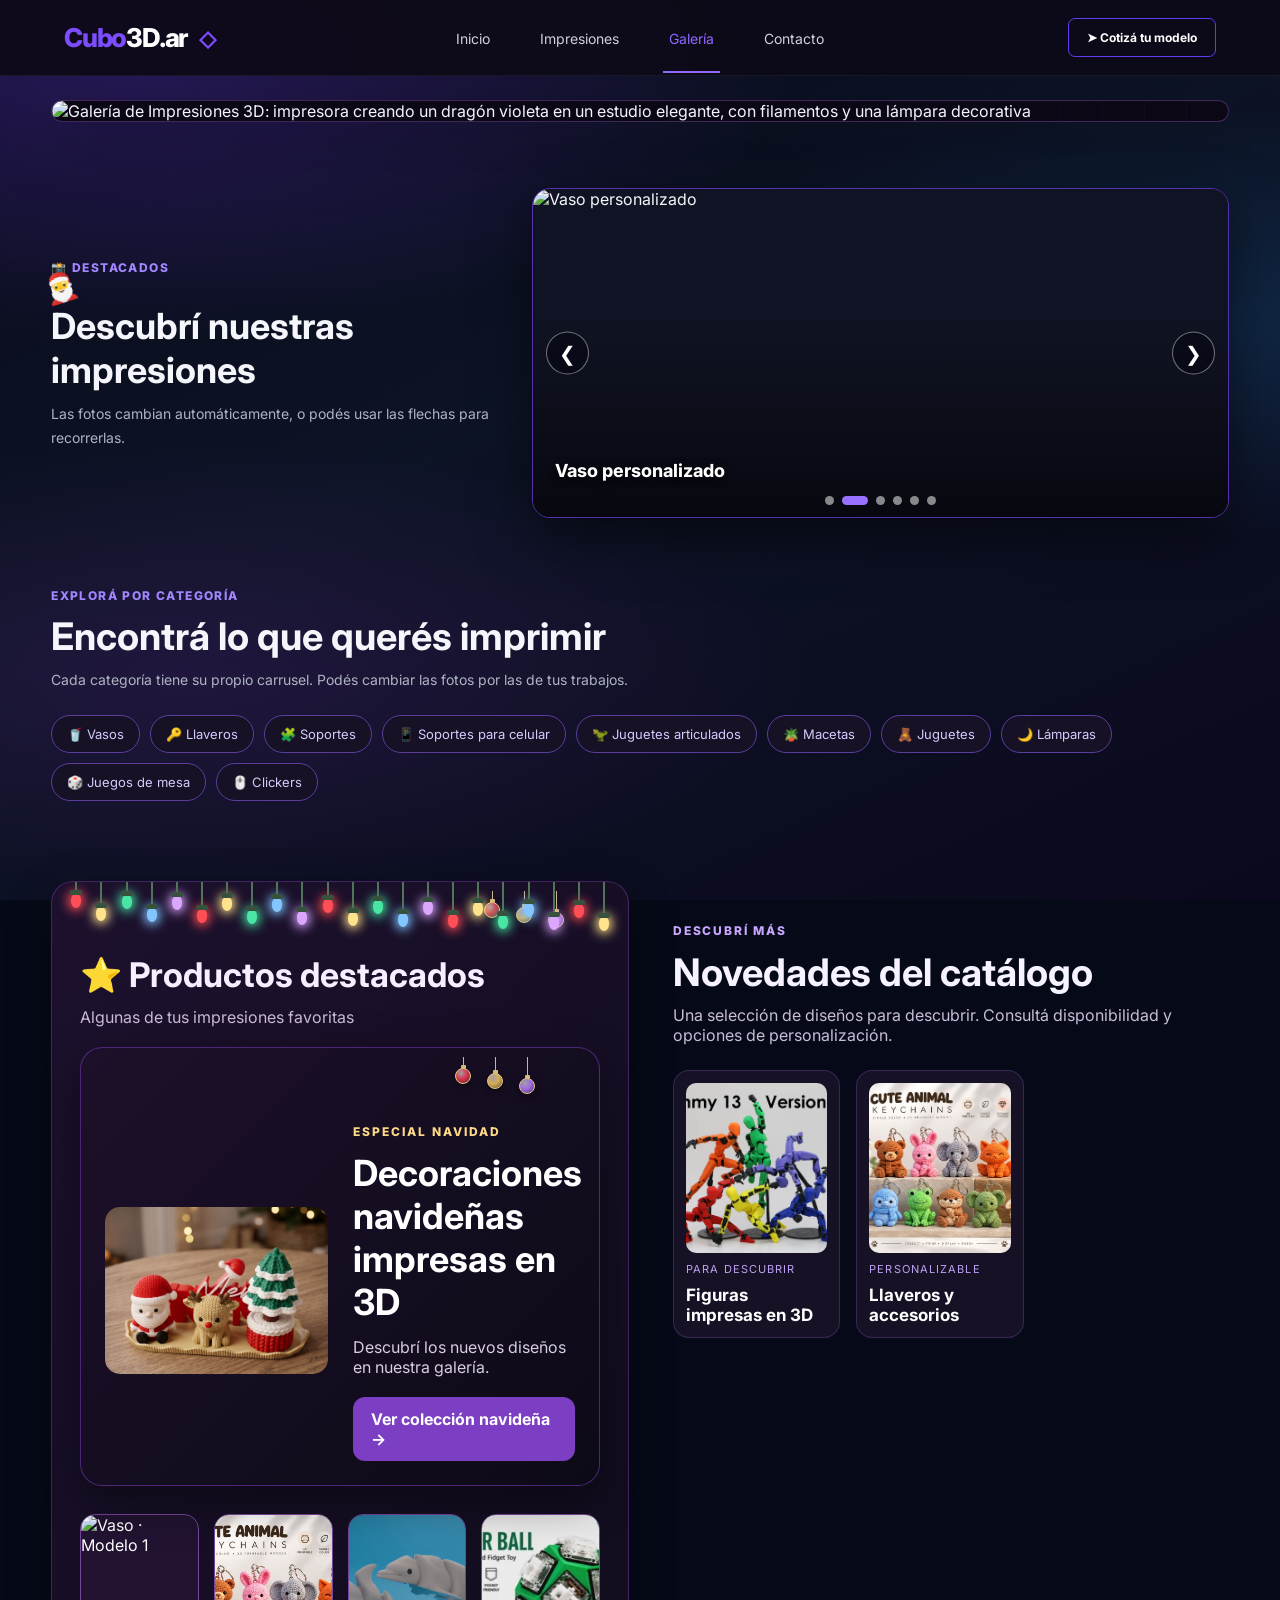
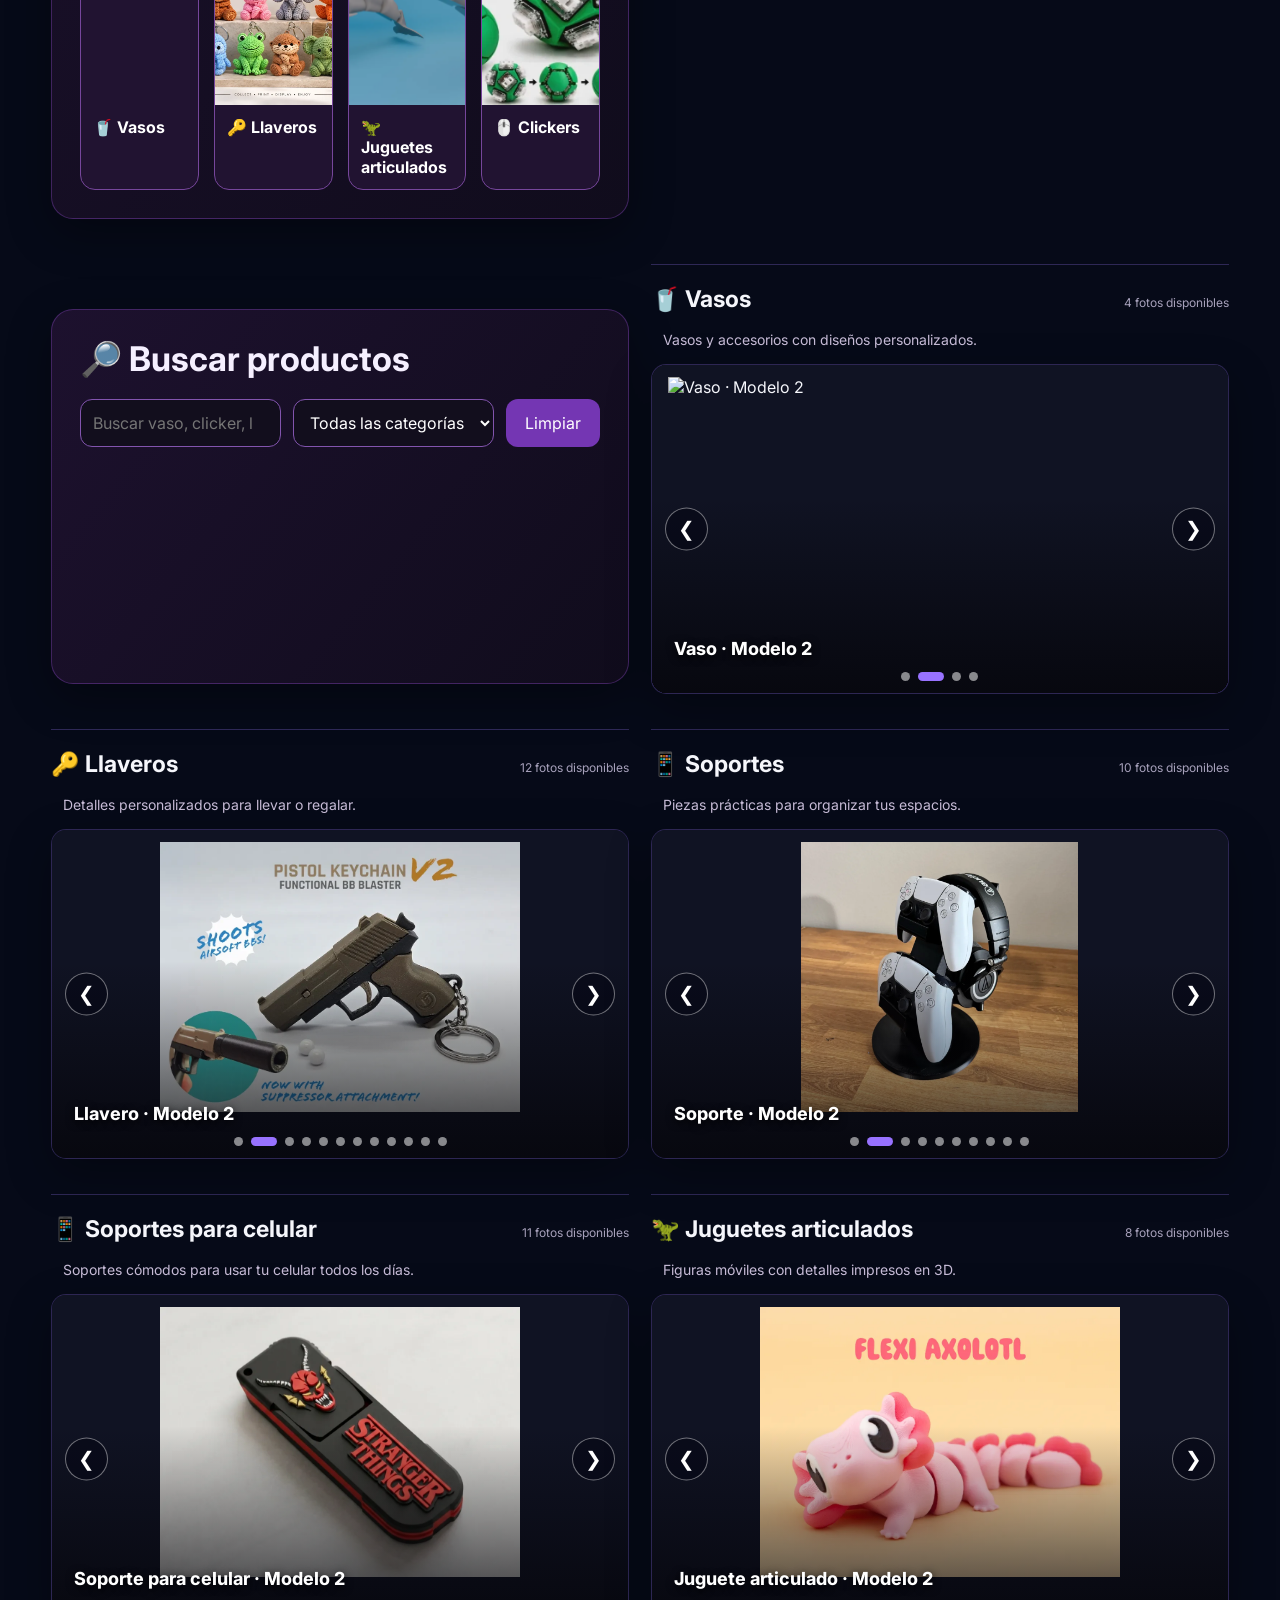
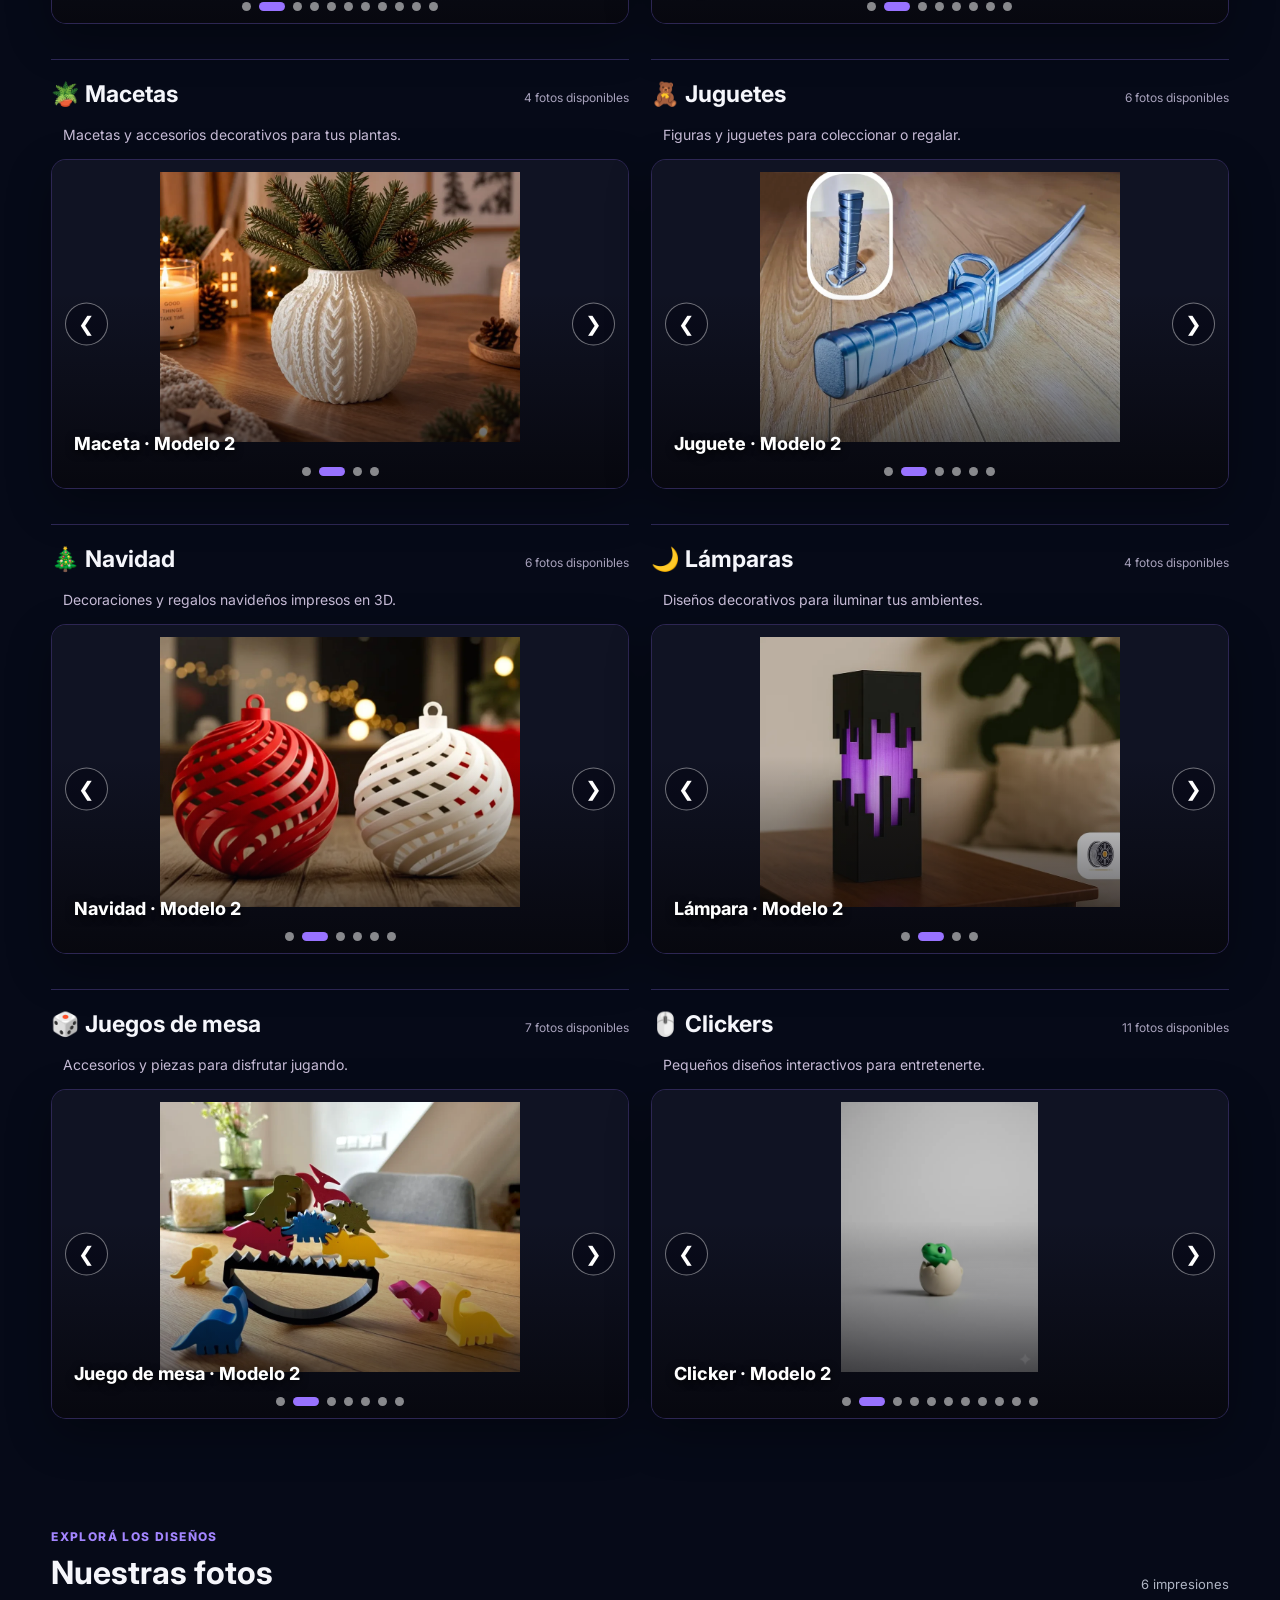
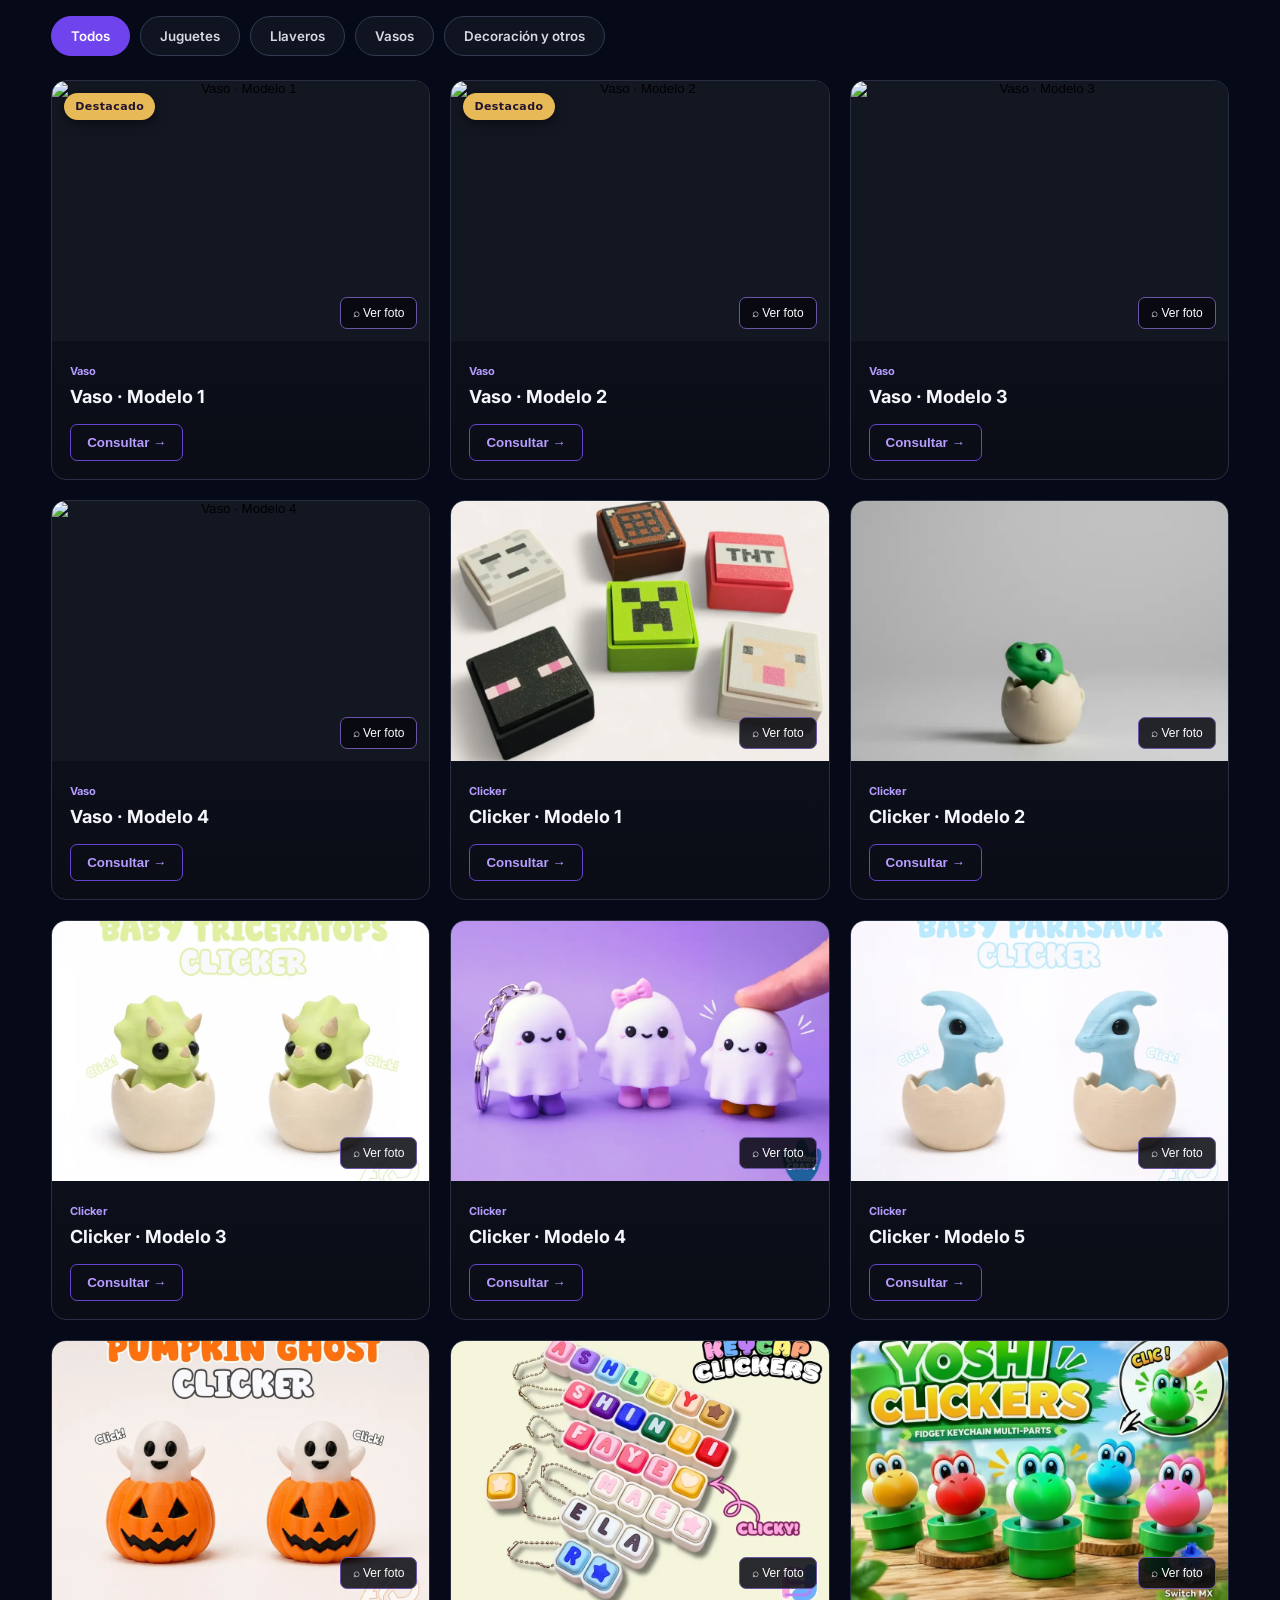
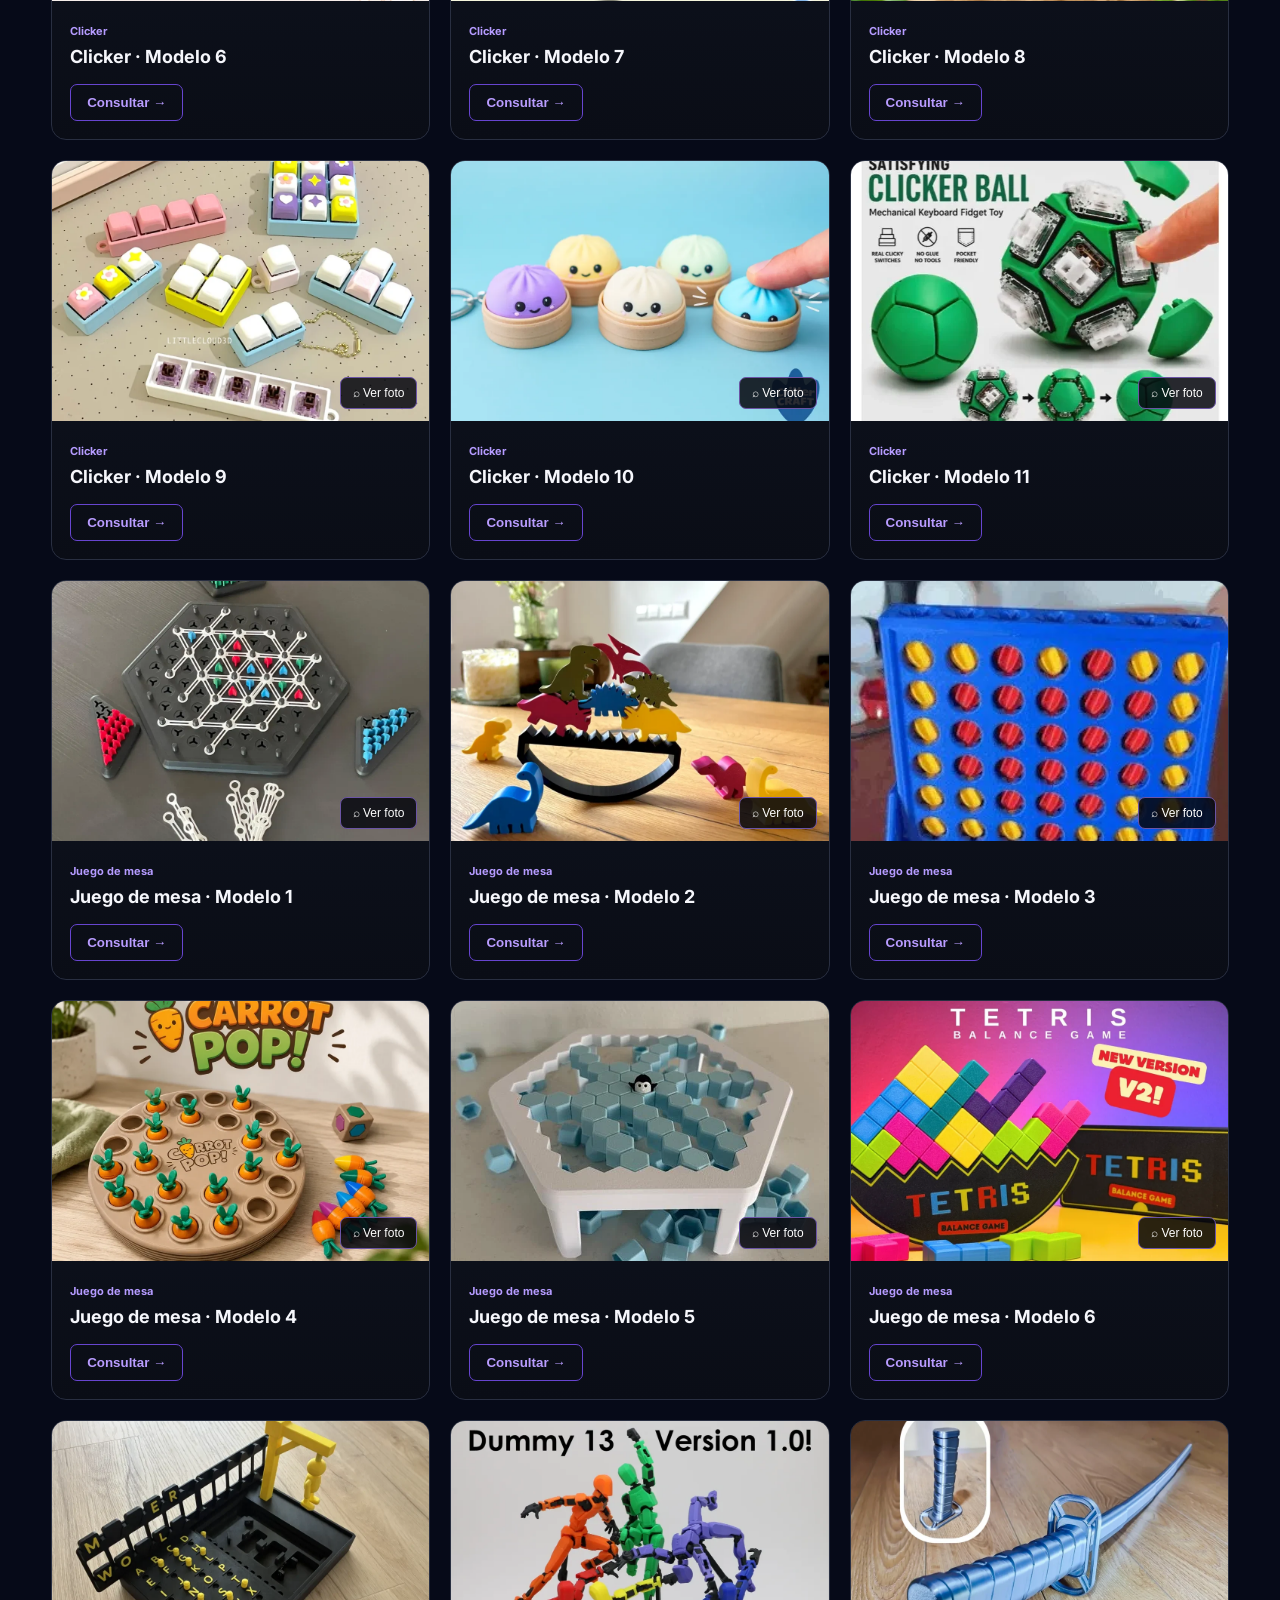
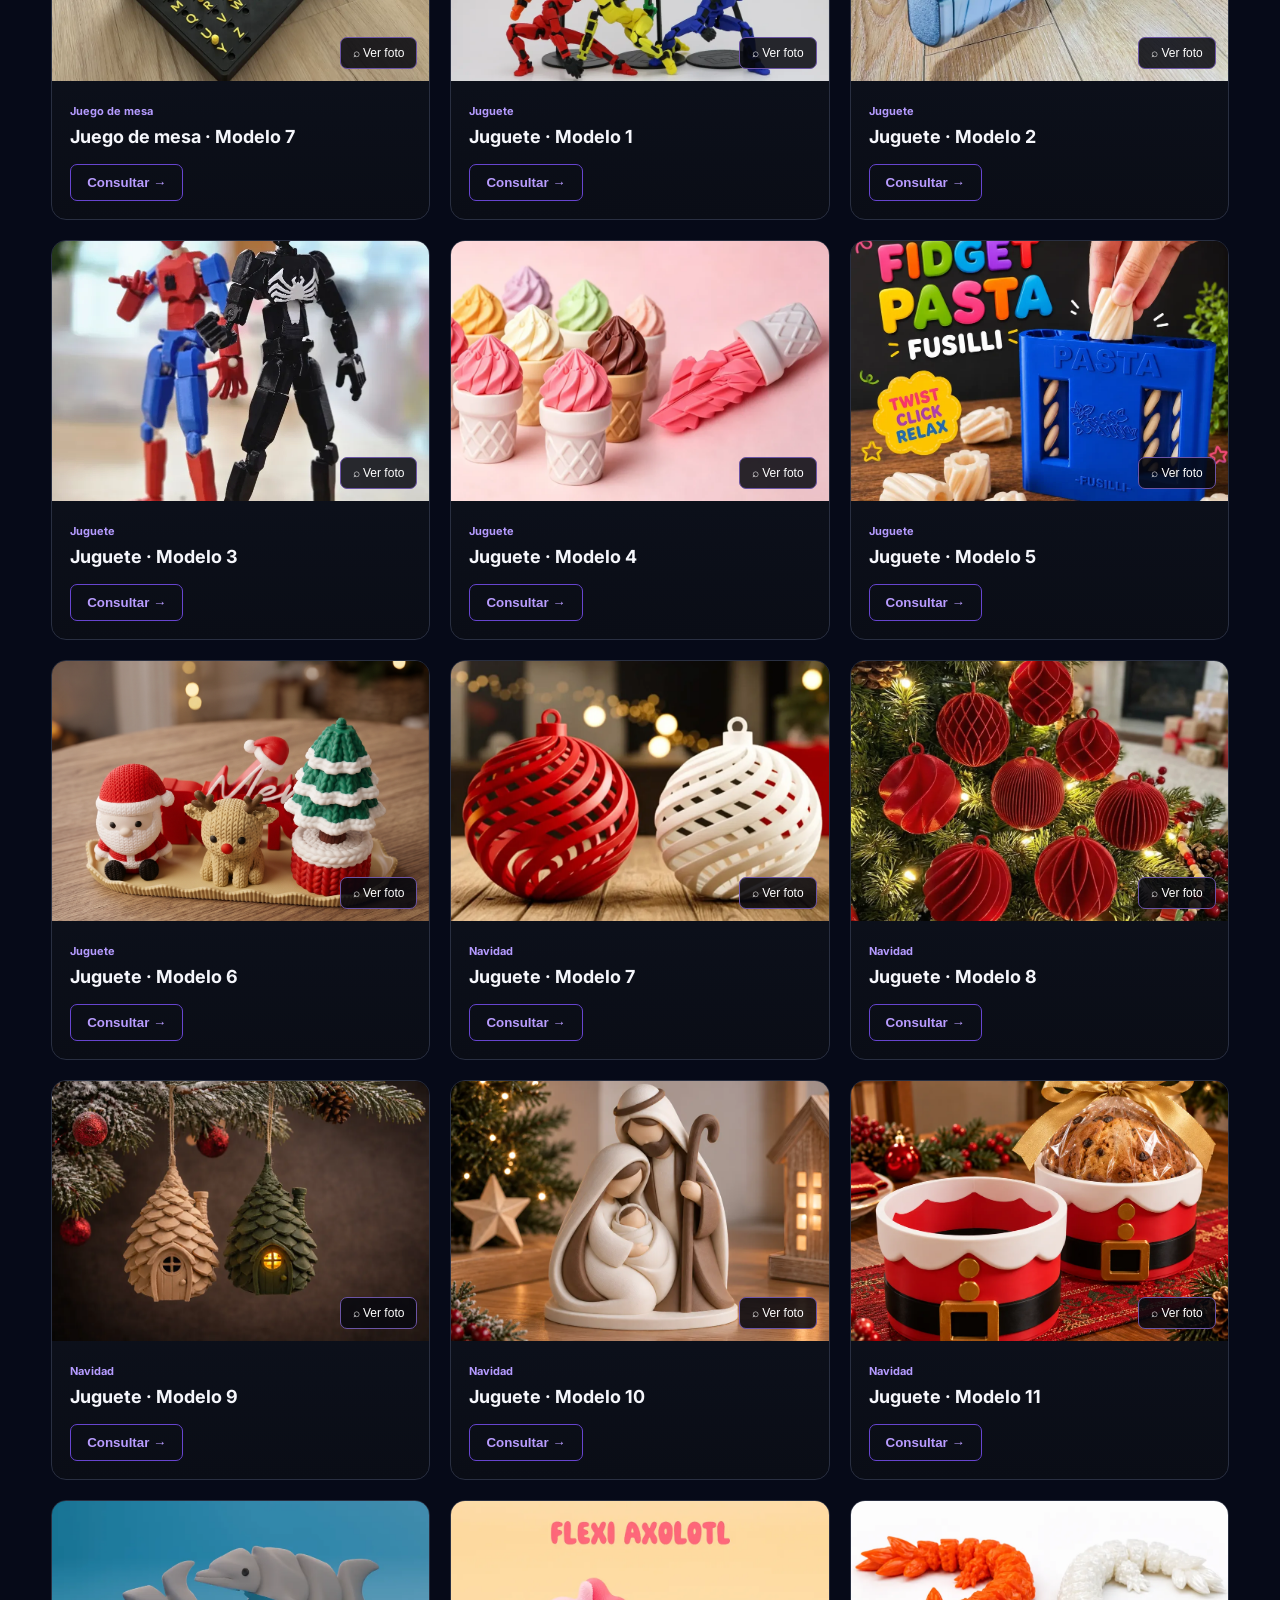
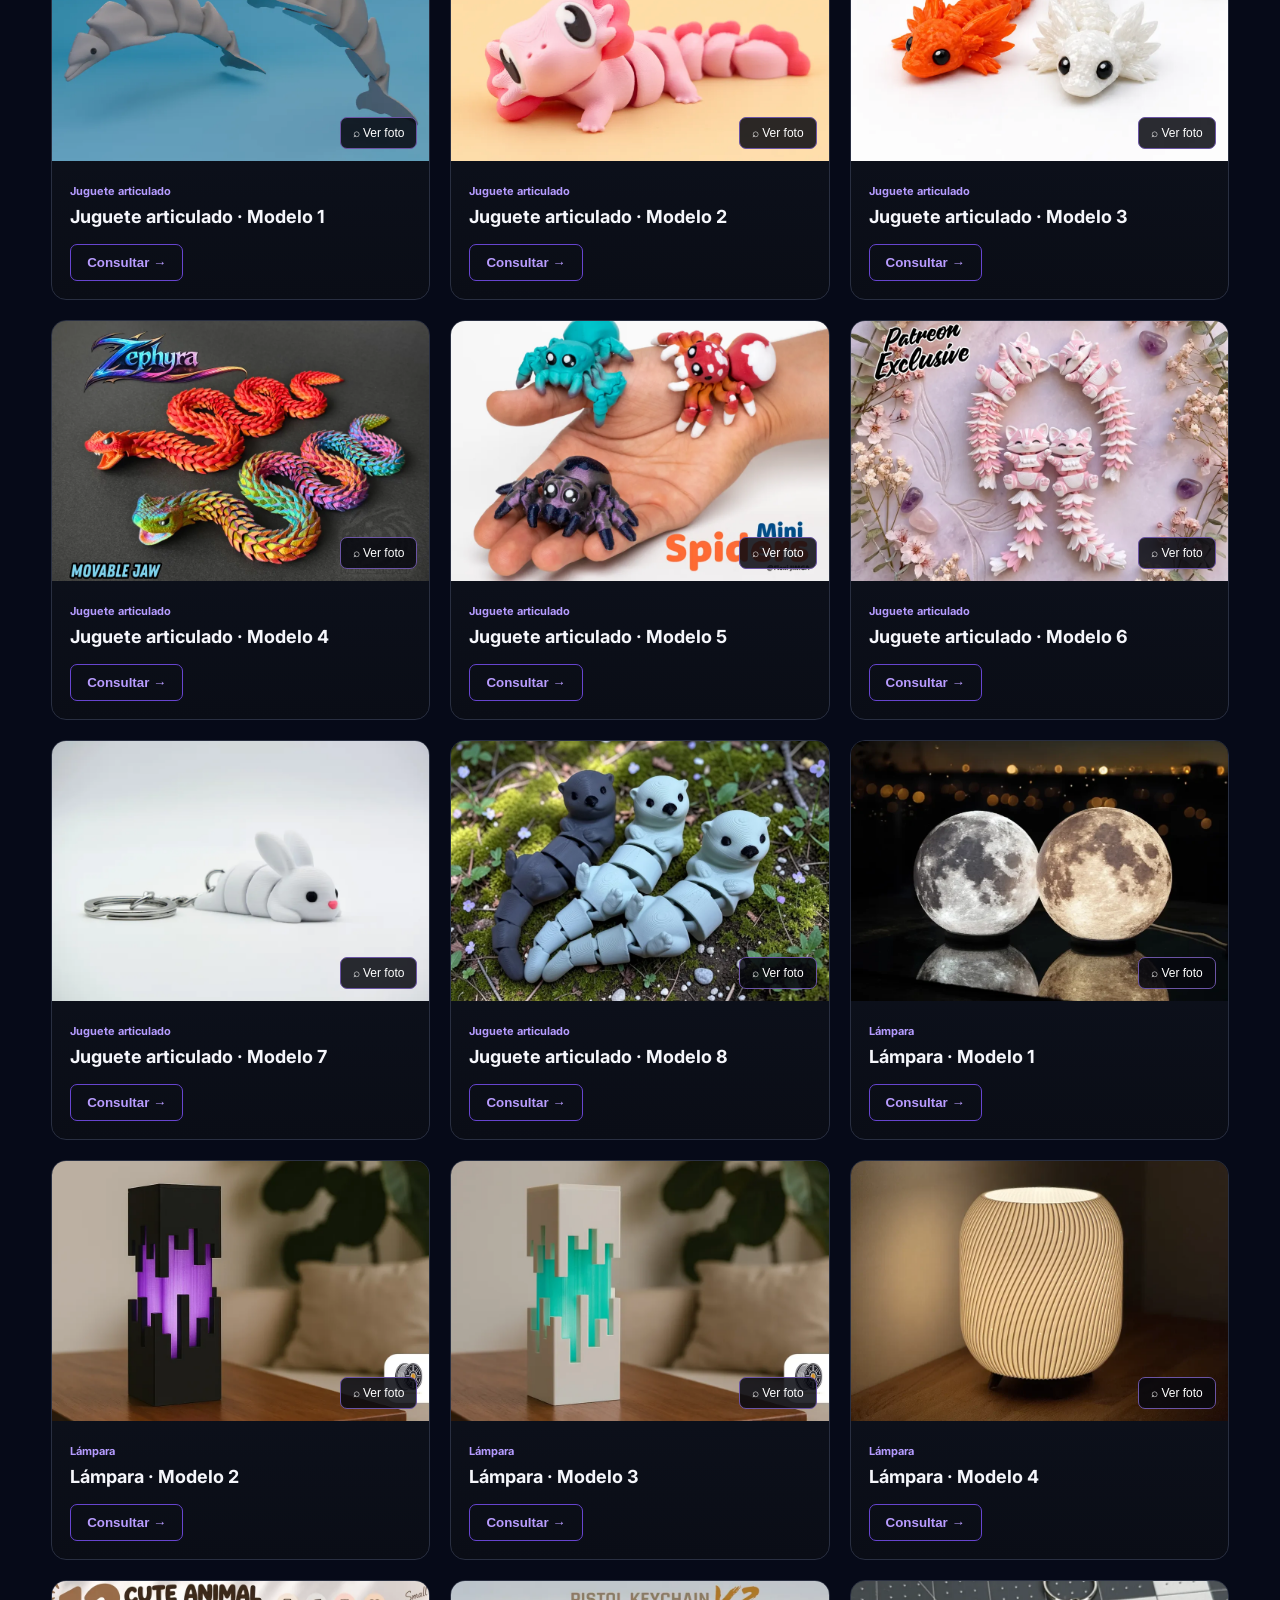
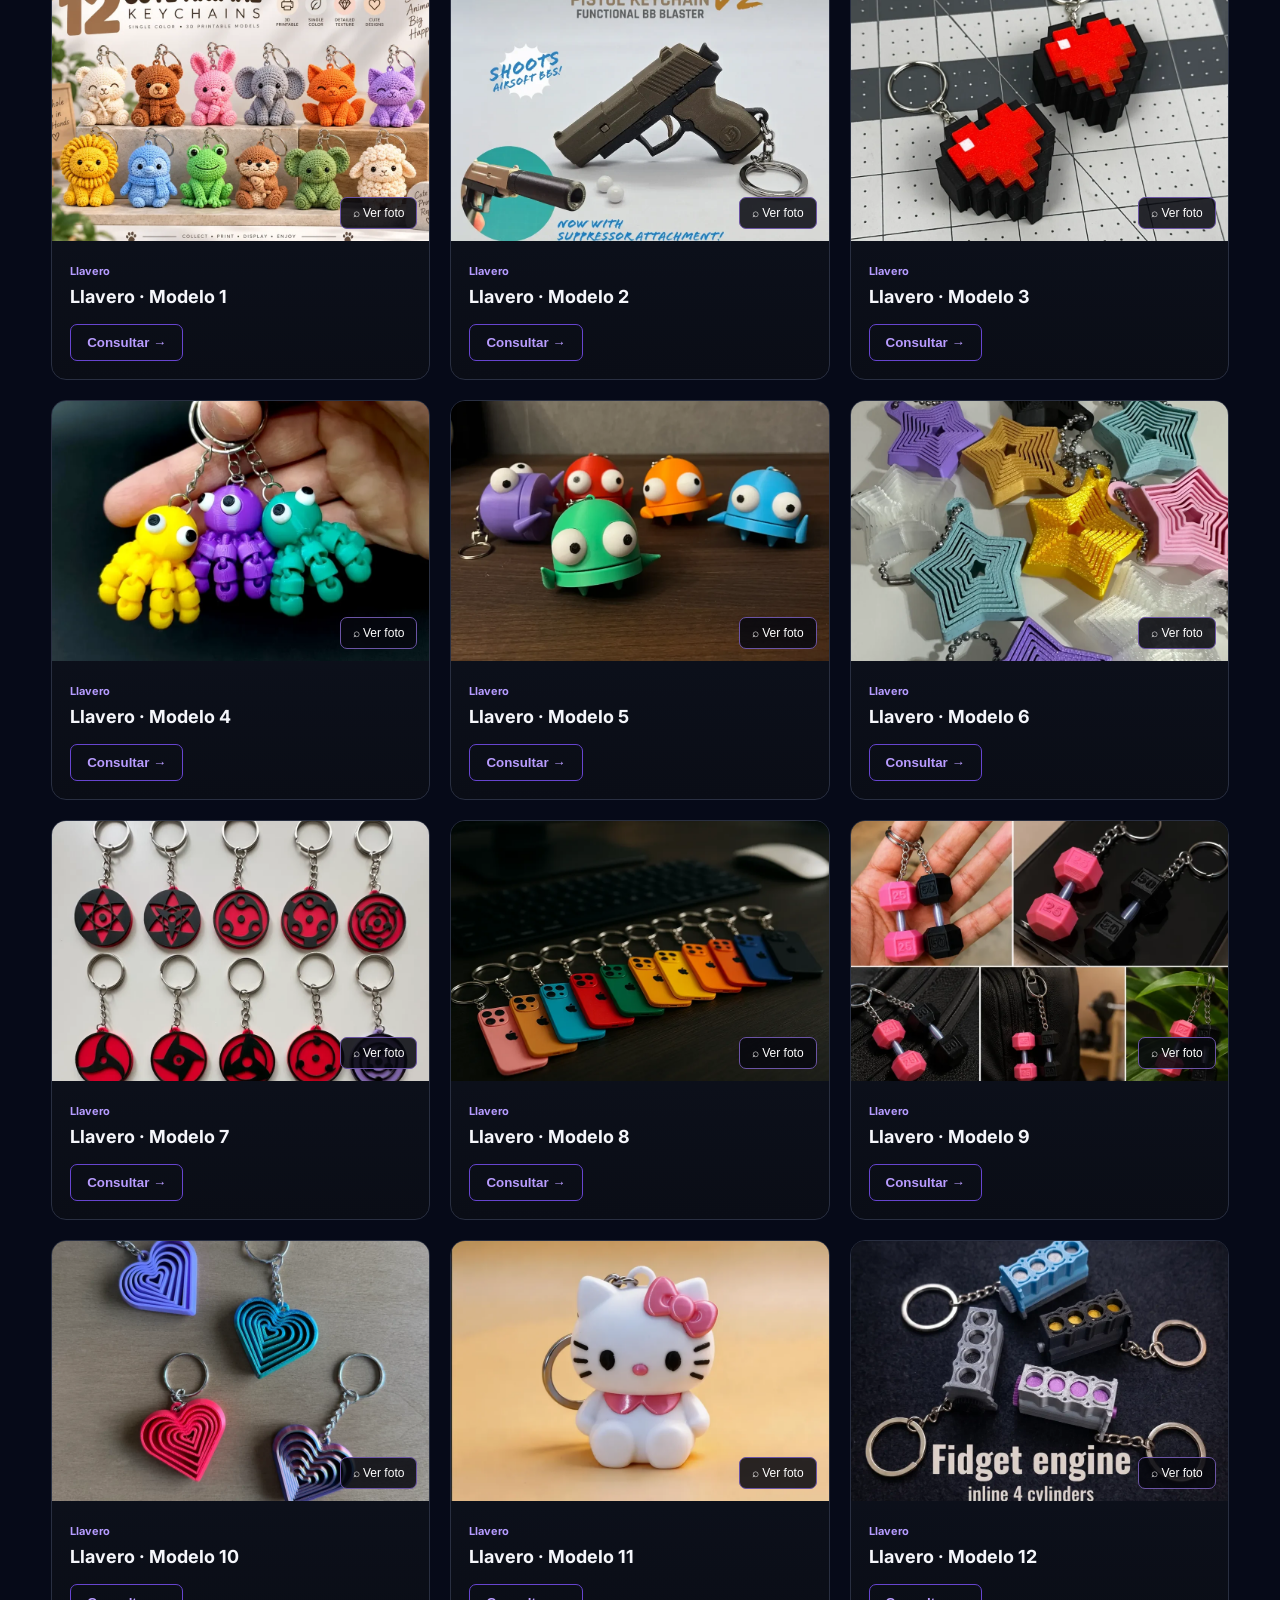
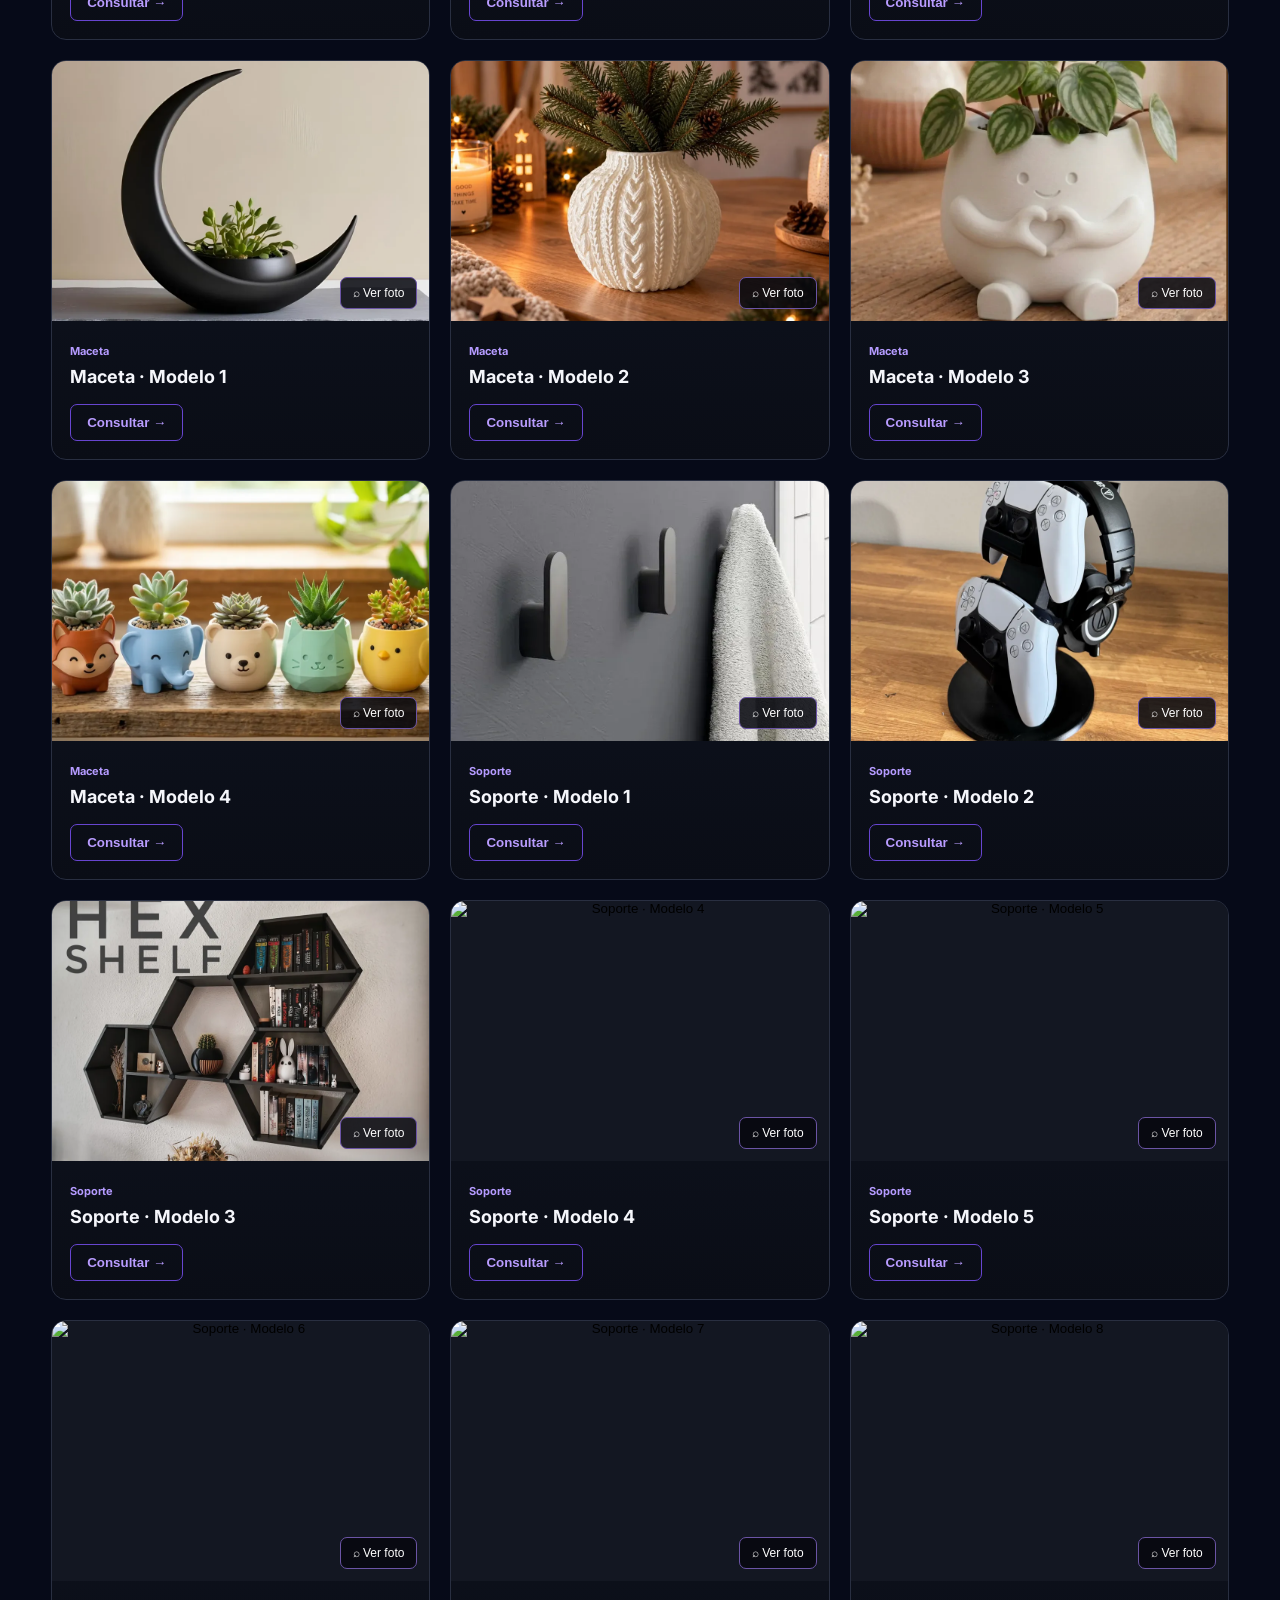
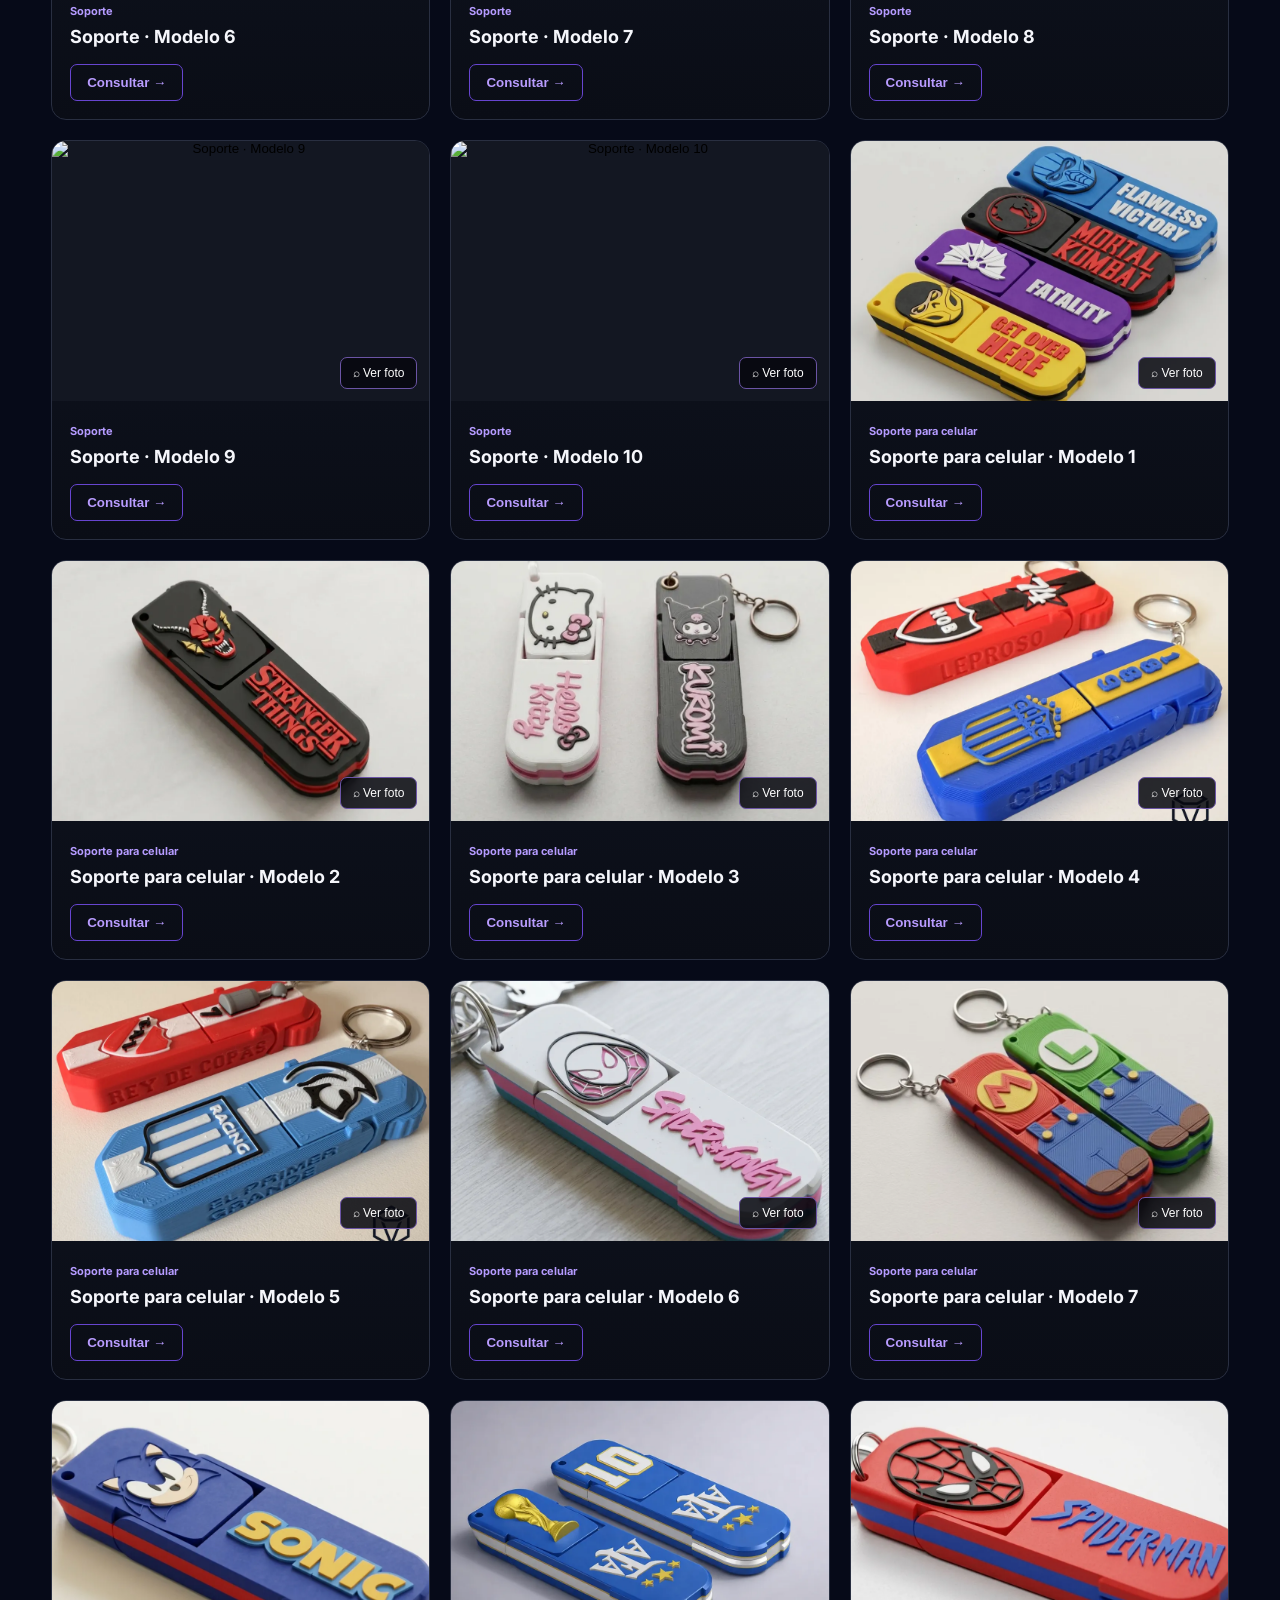
==== commit dcc9378f: "Add files via upload" ====
--- a/galeria.html
+++ b/galeria.html
@@ -23,7 +23,7 @@
 <div aria-label="Carrusel de soportes para celular" class="auto-carousel category-carousel" data-interval="4500" tabindex="0">
 <div class="carousel-track"><div aria-hidden="false" class="carousel-slide is-active"><img alt="Soporte para celular · Modelo 1" decoding="async" loading="lazy" src="imagenes/catalogo/nuevo-soporte-celular-01.webp"/><div class="carousel-caption">Soporte para celular · Modelo 1</div></div><div aria-hidden="true" class="carousel-slide"><img alt="Soporte para celular · Modelo 2" decoding="async" loading="lazy" src="imagenes/catalogo/nuevo-soporte-celular-02.webp"/><div class="carousel-caption">Soporte para celular · Modelo 2</div></div><div aria-hidden="true" class="carousel-slide"><img alt="Soporte para celular · Modelo 3" decoding="async" loading="lazy" src="imagenes/catalogo/nuevo-soporte-celular-03.webp"/><div class="carousel-caption">Soporte para celular · Modelo 3</div></div><div aria-hidden="true" class="carousel-slide"><img alt="Soporte para celular · Modelo 4" decoding="async" loading="lazy" src="imagenes/catalogo/nuevo-soporte-celular-04.webp"/><div class="carousel-caption">Soporte para celular · Modelo 4</div></div><div aria-hidden="true" class="carousel-slide"><img alt="Soporte para celular · Modelo 5" decoding="async" loading="lazy" src="imagenes/catalogo/nuevo-soporte-celular-05.webp"/><div class="carousel-caption">Soporte para celular · Modelo 5</div></div><div aria-hidden="true" class="carousel-slide"><img alt="Soporte para celular · Modelo 6" decoding="async" loading="lazy" src="imagenes/catalogo/nuevo-soporte-celular-06.webp"/><div class="carousel-caption">Soporte para celular · Modelo 6</div></div><div aria-hidden="true" class="carousel-slide"><img alt="Soporte para celular · Modelo 7" decoding="async" loading="lazy" src="imagenes/catalogo/nuevo-soporte-celular-07.webp"/><div class="carousel-caption">Soporte para celular · Modelo 7</div></div><div aria-hidden="true" class="carousel-slide"><img alt="Soporte para celular · Modelo 8" decoding="async" loading="lazy" src="imagenes/catalogo/nuevo-soporte-celular-08.webp"/><div class="carousel-caption">Soporte para celular · Modelo 8</div></div><div aria-hidden="true" class="carousel-slide"><img alt="Soporte para celular · Modelo 9" decoding="async" loading="lazy" src="imagenes/catalogo/nuevo-soporte-celular-09.webp"/><div class="carousel-caption">Soporte para celular · Modelo 9</div></div><div aria-hidden="true" class="carousel-slide"><img alt="Soporte para celular · Modelo 10" decoding="async" loading="lazy" src="imagenes/catalogo/nuevo-soporte-celular-10.webp"/><div class="carousel-caption">Soporte para celular · Modelo 10</div></div><div aria-hidden="true" class="carousel-slide"><img alt="Soporte para celular · Modelo 11" decoding="async" loading="lazy" src="imagenes/catalogo/nuevo-soporte-celular-11.webp"/><div class="carousel-caption">Soporte para celular · Modelo 11</div></div></div>
 <button aria-label="Foto anterior" class="carousel-arrow carousel-prev" type="button">❮</button><button aria-label="Foto siguiente" class="carousel-arrow carousel-next" type="button">❯</button><div class="carousel-dots"></div>
-</div></div><div class="category-section" data-category="🦖 Juguetes articulados" id="cat-articulados"><div class="category-heading"><h3>🦖 Juguetes articulados</h3><span>8 fotos disponibles</span></div><p class="pro-category-description">Figuras móviles con detalles impresos en 3D.</p><div aria-label="Carrusel de 🦖 Juguetes articulados" class="auto-carousel category-carousel" data-interval="4500" tabindex="0"><div class="carousel-track"><div aria-hidden="false" class="carousel-slide is-active"><img alt="Juguete articulado · Modelo 1" decoding="async" loading="lazy" src="imagenes/catalogo/articulados-nuevo-01.webp"/><div class="carousel-caption">Juguete articulado · Modelo 1</div></div><div aria-hidden="true" class="carousel-slide"><img alt="Juguete articulado · Modelo 2" decoding="async" loading="lazy" src="imagenes/catalogo/articulados-nuevo-02.webp"/><div class="carousel-caption">Juguete articulado · Modelo 2</div></div><div aria-hidden="true" class="carousel-slide"><img alt="Juguete articulado · Modelo 3" decoding="async" loading="lazy" src="imagenes/catalogo/articulados-nuevo-03.webp"/><div class="carousel-caption">Juguete articulado · Modelo 3</div></div><div aria-hidden="true" class="carousel-slide"><img alt="Juguete articulado · Modelo 4" decoding="async" loading="lazy" src="imagenes/catalogo/articulados-nuevo-04.webp"/><div class="carousel-caption">Juguete articulado · Modelo 4</div></div><div aria-hidden="true" class="carousel-slide"><img alt="Juguete articulado · Modelo 5" decoding="async" loading="lazy" src="imagenes/catalogo/articulados-nuevo-05.webp"/><div class="carousel-caption">Juguete articulado · Modelo 5</div></div><div aria-hidden="true" class="carousel-slide"><img alt="Juguete articulado · Modelo 6" decoding="async" loading="lazy" src="imagenes/catalogo/articulados-nuevo-06.webp"/><div class="carousel-caption">Juguete articulado · Modelo 6</div></div><div aria-hidden="true" class="carousel-slide"><img alt="Juguete articulado · Modelo 7" decoding="async" loading="lazy" src="imagenes/catalogo/articulados-nuevo-07.webp"/><div class="carousel-caption">Juguete articulado · Modelo 7</div></div><div aria-hidden="true" class="carousel-slide"><img alt="Juguete articulado · Modelo 8" decoding="async" loading="lazy" src="imagenes/catalogo/articulados-nuevo-08.webp"/><div class="carousel-caption">Juguete articulado · Modelo 8</div></div></div><button aria-label="Foto anterior" class="carousel-arrow carousel-prev" type="button">❮</button><button aria-label="Foto siguiente" class="carousel-arrow carousel-next" type="button">❯</button><div class="carousel-dots"></div></div></div><div class="category-section" data-category="🪴 Macetas" id="cat-macetas"><div class="category-heading"><h3>🪴 Macetas</h3><span>4 fotos disponibles</span></div><p class="pro-category-description">Macetas y accesorios decorativos para tus plantas.</p><div aria-label="Carrusel de 🪴 Macetas" class="auto-carousel category-carousel" data-interval="4500" tabindex="0"><div class="carousel-track"><div aria-hidden="false" class="carousel-slide is-active"><img alt="Maceta · Modelo 1" decoding="async" loading="lazy" src="imagenes/catalogo/macetas-01.webp"/><div class="carousel-caption">Maceta · Modelo 1</div></div><div aria-hidden="true" class="carousel-slide"><img alt="Maceta · Modelo 2" decoding="async" loading="lazy" src="imagenes/catalogo/macetas-02.webp"/><div class="carousel-caption">Maceta · Modelo 2</div></div><div aria-hidden="true" class="carousel-slide"><img alt="Maceta · Modelo 3" decoding="async" loading="lazy" src="imagenes/catalogo/macetas-03.webp"/><div class="carousel-caption">Maceta · Modelo 3</div></div><div aria-hidden="true" class="carousel-slide"><img alt="Maceta · Modelo 4" decoding="async" loading="lazy" src="imagenes/catalogo/macetas-04.webp"/><div class="carousel-caption">Maceta · Modelo 4</div></div></div><button aria-label="Foto anterior" class="carousel-arrow carousel-prev" type="button">❮</button><button aria-label="Foto siguiente" class="carousel-arrow carousel-next" type="button">❯</button><div class="carousel-dots"></div></div></div><div class="category-section" data-category="🧸 Juguetes" id="cat-figuras"><div class="category-heading"><h3>🧸 Juguetes</h3><span>6 fotos disponibles</span></div><p class="pro-category-description">Figuras y juguetes para coleccionar o regalar.</p><div aria-label="Carrusel de 🧸 Juguetes" class="auto-carousel category-carousel" data-interval="4500" tabindex="0"><div class="carousel-track"><div aria-hidden="false" class="carousel-slide is-active"><img alt="Juguete · Modelo 1" decoding="async" loading="lazy" src="imagenes/catalogo/juguetes-01.webp"/><div class="carousel-caption">Juguete · Modelo 1</div></div><div aria-hidden="true" class="carousel-slide"><img alt="Juguete · Modelo 2" decoding="async" loading="lazy" src="imagenes/catalogo/juguetes-02.webp"/><div class="carousel-caption">Juguete · Modelo 2</div></div><div aria-hidden="true" class="carousel-slide"><img alt="Juguete · Modelo 3" decoding="async" loading="lazy" src="imagenes/catalogo/juguetes-04.webp"/><div class="carousel-caption">Juguete · Modelo 3</div></div><div aria-hidden="true" class="carousel-slide"><img alt="Juguete · Modelo 4" decoding="async" loading="lazy" src="imagenes/catalogo/juguetes-05.webp"/><div class="carousel-caption">Juguete · Modelo 4</div></div><div aria-hidden="true" class="carousel-slide"><img alt="Juguete · Modelo 5" decoding="async" loading="lazy" src="imagenes/catalogo/juguetes-06.webp"/><div class="carousel-caption">Juguete · Modelo 5</div></div><div aria-hidden="true" class="carousel-slide"><img alt="Juguete · Modelo 6" decoding="async" loading="lazy" src="imagenes/catalogo/nuevo-figuras-06.jpg"/><div class="carousel-caption">Juguete · Modelo 6</div></div></div><button aria-label="Foto anterior" class="carousel-arrow carousel-prev" type="button">❮</button><button aria-label="Foto siguiente" class="carousel-arrow carousel-next" type="button">❯</button><div class="carousel-dots"></div></div></div><div class="category-section" data-category="🎄 Navidad" id="cat-navidad"><div class="category-heading"><h3>🎄 Navidad</h3><span>6 fotos disponibles</span></div><p class="pro-category-description">Decoraciones y regalos navideños impresos en 3D.</p><div aria-label="Carrusel de Navidad" class="auto-carousel category-carousel" data-interval="4500" tabindex="0"><div class="carousel-track"><div aria-hidden="false" class="carousel-slide is-active"><img alt="Navidad · Modelo 1" decoding="async" loading="lazy" src="imagenes/catalogo/bandeja-papa-noel-reno-arbol.jfif"/><div class="carousel-caption">Navidad · Modelo 1</div></div><div aria-hidden="true" class="carousel-slide"><img alt="Navidad · Modelo 2" decoding="async" loading="lazy" src="imagenes/catalogo/2025-11-23_5fab628a9c5398.webp"/><div class="carousel-caption">Navidad · Modelo 2</div></div><div aria-hidden="true" class="carousel-slide"><img alt="Navidad · Modelo 3" decoding="async" loading="lazy" src="imagenes/catalogo/2025-12-05_2fffa6a0da4818.webp"/><div class="carousel-caption">Navidad · Modelo 3</div></div><div aria-hidden="true" class="carousel-slide"><img alt="Navidad · Modelo 4" decoding="async" loading="lazy" src="imagenes/catalogo/2025-12-16_0b298fff212f5.webp"/><div class="carousel-caption">Navidad · Modelo 4</div></div><div aria-hidden="true" class="carousel-slide"><img alt="Navidad · Modelo 5" decoding="async" loading="lazy" src="imagenes/catalogo/a0c58c3c3ea8acf5.webp"/><div class="carousel-caption">Navidad · Modelo 5</div></div><div aria-hidden="true" class="carousel-slide"><img alt="Navidad · Modelo 6" decoding="async" loading="lazy" src="imagenes/catalogo/a66caa183eae8d2a.webp"/><div class="carousel-caption">Navidad · Modelo 6</div></div></div><button aria-label="Foto anterior" class="carousel-arrow carousel-prev" type="button">❮</button><button aria-label="Foto siguiente" class="carousel-arrow carousel-next" type="button">❯</button><div class="carousel-dots"></div></div></div><div class="category-section" data-category="🌙 Lámparas" id="cat-lamparas"><div class="category-heading"><h3>🌙 Lámparas</h3><span>4 fotos disponibles</span></div><p class="pro-category-description">Diseños decorativos para iluminar tus ambientes.</p><div aria-label="Carrusel de 🌙 Lámparas" class="auto-carousel category-carousel" data-interval="4500" tabindex="0"><div class="carousel-track"><div aria-hidden="false" class="carousel-slide is-active"><img alt="Lámpara · Modelo 1" decoding="async" loading="lazy" src="imagenes/catalogo/lamparas-01.webp"/><div class="carousel-caption">Lámpara · Modelo 1</div></div><div aria-hidden="true" class="carousel-slide"><img alt="Lámpara · Modelo 2" decoding="async" loading="lazy" src="imagenes/catalogo/lamparas-02.webp"/><div class="carousel-caption">Lámpara · Modelo 2</div></div><div aria-hidden="true" class="carousel-slide"><img alt="Lámpara · Modelo 3" decoding="async" loading="lazy" src="imagenes/catalogo/lamparas-03.webp"/><div class="carousel-caption">Lámpara · Modelo 3</div></div><div aria-hidden="true" class="carousel-slide"><img alt="Lámpara · Modelo 4" decoding="async" loading="lazy" src="imagenes/catalogo/lamparas-04.webp"/><div class="carousel-caption">Lámpara · Modelo 4</div></div></div><button aria-label="Foto anterior" class="carousel-arrow carousel-prev" type="button">❮</button><button aria-label="Foto siguiente" class="carousel-arrow carousel-next" type="button">❯</button><div class="carousel-dots"></div></div></div><div class="category-section" data-category="🎲 Juegos de mesa" id="cat-juegos-mesa"><div class="category-heading"><h3>🎲 Juegos de mesa</h3><span>7 fotos disponibles</span></div><p class="pro-category-description">Accesorios y piezas para disfrutar jugando.</p><div aria-label="Carrusel de Juegos de mesa" class="auto-carousel category-carousel" data-interval="4500" tabindex="0"><div class="carousel-track"><div aria-hidden="false" class="carousel-slide is-active"><img alt="Juego de mesa · Modelo 1" decoding="async" loading="lazy" src="imagenes/catalogo/juegos-de-mesa-01.webp"/><div class="carousel-caption">Juego de mesa · Modelo 1</div></div><div aria-hidden="true" class="carousel-slide"><img alt="Juego de mesa · Modelo 2" decoding="async" loading="lazy" src="imagenes/catalogo/juegos-de-mesa-02.webp"/><div class="carousel-caption">Juego de mesa · Modelo 2</div></div><div aria-hidden="true" class="carousel-slide"><img alt="Juego de mesa · Modelo 3" decoding="async" loading="lazy" src="imagenes/catalogo/juegos-de-mesa-03.webp"/><div class="carousel-caption">Juego de mesa · Modelo 3</div></div><div aria-hidden="true" class="carousel-slide"><img alt="Juego de mesa · Modelo 4" decoding="async" loading="lazy" src="imagenes/catalogo/juegos-de-mesa-04.webp"/><div class="carousel-caption">Juego de mesa · Modelo 4</div></div><div aria-hidden="true" class="carousel-slide"><img alt="Juego de mesa · Modelo 5" decoding="async" loading="lazy" src="imagenes/catalogo/juegos-de-mesa-05.webp"/><div class="carousel-caption">Juego de mesa · Modelo 5</div></div><div aria-hidden="true" class="carousel-slide"><img alt="Juego de mesa · Modelo 6" decoding="async" loading="lazy" src="imagenes/catalogo/juegos-de-mesa-06.webp"/><div class="carousel-caption">Juego de mesa · Modelo 6</div></div><div aria-hidden="true" class="carousel-slide"><img alt="Juego de mesa · Modelo 7" decoding="async" loading="lazy" src="imagenes/catalogo/juegos-de-mesa-07.webp"/><div class="carousel-caption">Juego de mesa · Modelo 7</div></div></div><button aria-label="Foto anterior" class="carousel-arrow carousel-prev" type="button">❮</button><button aria-label="Foto siguiente" class="carousel-arrow carousel-next" type="button">❯</button><div class="carousel-dots"></div></div></div><div class="category-section" data-category="🖱️ Clickers" id="cat-clickers"><div class="category-heading"><h3>🖱️ Clickers</h3><span>11 fotos disponibles</span></div><p class="pro-category-description">Pequeños diseños interactivos para entretenerte.</p><div aria-label="Carrusel de Clickers" class="auto-carousel category-carousel" data-interval="4500" tabindex="0"><div class="carousel-track"><div aria-hidden="false" class="carousel-slide is-active"><img alt="Clicker · Modelo 11" decoding="async" loading="lazy" src="imagenes/catalogo/clickers-11.webp"/><div class="carousel-caption">Clicker · Modelo 11</div></div><div aria-hidden="true" class="carousel-slide"><img alt="Clicker · Modelo 2" decoding="async" loading="lazy" src="imagenes/catalogo/clickers-02.webp"/><div class="carousel-caption">Clicker · Modelo 2</div></div><div aria-hidden="true" class="carousel-slide"><img alt="Clicker · Modelo 3" decoding="async" loading="lazy" src="imagenes/catalogo/clickers-03.webp"/><div class="carousel-caption">Clicker · Modelo 3</div></div><div aria-hidden="true" class="carousel-slide"><img alt="Clicker · Modelo 4" decoding="async" loading="lazy" src="imagenes/catalogo/clickers-04.webp"/><div class="carousel-caption">Clicker · Modelo 4</div></div><div aria-hidden="true" class="carousel-slide"><img alt="Clicker · Modelo 5" decoding="async" loading="lazy" src="imagenes/catalogo/clickers-05.webp"/><div class="carousel-caption">Clicker · Modelo 5</div></div><div aria-hidden="true" class="carousel-slide"><img alt="Clicker · Modelo 6" decoding="async" loading="lazy" src="imagenes/catalogo/clickers-06.webp"/><div class="carousel-caption">Clicker · Modelo 6</div></div><div aria-hidden="true" class="carousel-slide"><img alt="Clicker · Modelo 7" decoding="async" loading="lazy" src="imagenes/catalogo/clickers-07.webp"/><div class="carousel-caption">Clicker · Modelo 7</div></div><div aria-hidden="true" class="carousel-slide"><img alt="Clicker · Modelo 8" decoding="async" loading="lazy" src="imagenes/catalogo/clickers-08.webp"/><div class="carousel-caption">Clicker · Modelo 8</div></div><div aria-hidden="true" class="carousel-slide"><img alt="Clicker · Modelo 9" decoding="async" loading="lazy" src="imagenes/catalogo/clickers-09.webp"/><div class="carousel-caption">Clicker · Modelo 9</div></div><div aria-hidden="true" class="carousel-slide"><img alt="Clicker · Modelo 10" decoding="async" loading="lazy" src="imagenes/catalogo/clickers-10.webp"/><div class="carousel-caption">Clicker · Modelo 10</div></div><div aria-hidden="true" class="carousel-slide"><img alt="Clicker · Modelo 1" decoding="async" loading="lazy" src="imagenes/catalogo/clickers-01.webp"/><div class="carousel-caption">Clicker · Modelo 1</div></div></div><button aria-label="Foto anterior" class="carousel-arrow carousel-prev" type="button">❮</button><button aria-label="Foto siguiente" class="carousel-arrow carousel-next" type="button">❯</button><div class="carousel-dots"></div></div></div></section><section class="gallery-content"><div class="gallery-top"><div><span class="gallery-kicker">EXPLORÁ LOS DISEÑOS</span><h2>Nuestras fotos</h2></div><p aria-live="polite" id="galleryCount">6 impresiones</p></div><div aria-label="Filtrar fotografías" class="gallery-filters" role="group"><button class="gallery-filter selected" data-filter="todos">Todos</button><button class="gallery-filter" data-filter="figuras">Juguetes</button><button class="gallery-filter" data-filter="llaveros">Llaveros</button><button class="gallery-filter" data-filter="vasos">Vasos</button><button class="gallery-filter" data-filter="otros">Decoración y otros</button></div><div class="gallery-grid"><article class="gallery-card" data-category="vasos" data-title="Vaso · Modelo 1"><button aria-label="Ampliar foto de Vaso · Modelo 1" class="photo-open" type="button"><img alt="Vaso · Modelo 1" loading="lazy" src="imagenes/catalogo/nuevo-vasos-01.webp"/><span class="photo-zoom">⌕ Ver foto</span></button><div class="gallery-card-info"><span class="gallery-category">Vaso</span><h3>Vaso · Modelo 1</h3><button class="gallery-consult" data-product="Chimuelo impreso en 3D" type="button">Consultar →</button></div></article><article class="gallery-card" data-category="vasos" data-title="Vaso · Modelo 2"><button aria-label="Ampliar foto de Vaso · Modelo 2" class="photo-open" type="button"><img alt="Vaso · Modelo 2" loading="lazy" src="imagenes/catalogo/nuevo-vasos-02.png"/><span class="photo-zoom">⌕ Ver foto</span></button><div class="gallery-card-info"><span class="gallery-category">Vaso</span><h3>Vaso · Modelo 2</h3><button class="gallery-consult" data-product="Chimuelo impreso en 3D" type="button">Consultar →</button></div></article><article class="gallery-card" data-category="vasos" data-title="Vaso · Modelo 3"><button aria-label="Ampliar foto de Vaso · Modelo 3" class="photo-open" type="button"><img alt="Vaso · Modelo 3" loading="lazy" src="imagenes/catalogo/nuevo-vasos-03.png"/><span class="photo-zoom">⌕ Ver foto</span></button><div class="gallery-card-info"><span class="gallery-category">Vaso</span><h3>Vaso · Modelo 3</h3><button class="gallery-consult" data-product="Chimuelo impreso en 3D" type="button">Consultar →</button></div></article><article class="gallery-card" data-category="vasos" data-title="Vaso · Modelo 4"><button aria-label="Ampliar foto de Vaso · Modelo 4" class="photo-open" type="button"><img alt="Vaso · Modelo 4" loading="lazy" src="imagenes/catalogo/nuevo-vasos-04.jpg"/><span class="photo-zoom">⌕ Ver foto</span></button><div class="gallery-card-info"><span class="gallery-category">Vaso</span><h3>Vaso · Modelo 4</h3><button class="gallery-consult" data-product="Chimuelo impreso en 3D" type="button">Consultar →</button></div></article><article class="gallery-card" data-category="clickers" data-title="Clicker · Modelo 1"><button aria-label="Ampliar foto de Clicker · Modelo 1" class="photo-open" type="button"><img alt="Clicker · Modelo 1" loading="lazy" src="imagenes/catalogo/clickers-01.webp"/><span class="photo-zoom">⌕ Ver foto</span></button><div class="gallery-card-info"><span class="gallery-category">Clicker</span><h3>Clicker · Modelo 1</h3><button class="gallery-consult" data-product="Chimuelo impreso en 3D" type="button">Consultar →</button></div></article><article class="gallery-card" data-category="clickers" data-title="Clicker · Modelo 2"><button aria-label="Ampliar foto de Clicker · Modelo 2" class="photo-open" type="button"><img alt="Clicker · Modelo 2" loading="lazy" src="imagenes/catalogo/clickers-02.webp"/><span class="photo-zoom">⌕ Ver foto</span></button><div class="gallery-card-info"><span class="gallery-category">Clicker</span><h3>Clicker · Modelo 2</h3><button class="gallery-consult" data-product="Chimuelo impreso en 3D" type="button">Consultar →</button></div></article><article class="gallery-card" data-category="clickers" data-title="Clicker · Modelo 3"><button aria-label="Ampliar foto de Clicker · Modelo 3" class="photo-open" type="button"><img alt="Clicker · Modelo 3" loading="lazy" src="imagenes/catalogo/clickers-03.webp"/><span class="photo-zoom">⌕ Ver foto</span></button><div class="gallery-card-info"><span class="gallery-category">Clicker</span><h3>Clicker · Modelo 3</h3><button class="gallery-consult" data-product="Chimuelo impreso en 3D" type="button">Consultar →</button></div></article><article class="gallery-card" data-category="clickers" data-title="Clicker · Modelo 4"><button aria-label="Ampliar foto de Clicker · Modelo 4" class="photo-open" type="button"><img alt="Clicker · Modelo 4" loading="lazy" src="imagenes/catalogo/clickers-04.webp"/><span class="photo-zoom">⌕ Ver foto</span></button><div class="gallery-card-info"><span class="gallery-category">Clicker</span><h3>Clicker · Modelo 4</h3><button class="gallery-consult" data-product="Chimuelo impreso en 3D" type="button">Consultar →</button></div></article><article class="gallery-card" data-category="clickers" data-title="Clicker · Modelo 5"><button aria-label="Ampliar foto de Clicker · Modelo 5" class="photo-open" type="button"><img alt="Clicker · Modelo 5" loading="lazy" src="imagenes/catalogo/clickers-05.webp"/><span class="photo-zoom">⌕ Ver foto</span></button><div class="gallery-card-info"><span class="gallery-category">Clicker</span><h3>Clicker · Modelo 5</h3><button class="gallery-consult" data-product="Chimuelo impreso en 3D" type="button">Consultar →</button></div></article><article class="gallery-card" data-category="clickers" data-title="Clicker · Modelo 6"><button aria-label="Ampliar foto de Clicker · Modelo 6" class="photo-open" type="button"><img alt="Clicker · Modelo 6" loading="lazy" src="imagenes/catalogo/clickers-06.webp"/><span class="photo-zoom">⌕ Ver foto</span></button><div class="gallery-card-info"><span class="gallery-category">Clicker</span><h3>Clicker · Modelo 6</h3><button class="gallery-consult" data-product="Chimuelo impreso en 3D" type="button">Consultar →</button></div></article><article class="gallery-card" data-category="clickers" data-title="Clicker · Modelo 7"><button aria-label="Ampliar foto de Clicker · Modelo 7" class="photo-open" type="button"><img alt="Clicker · Modelo 7" loading="lazy" src="imagenes/catalogo/clickers-07.webp"/><span class="photo-zoom">⌕ Ver foto</span></button><div class="gallery-card-info"><span class="gallery-category">Clicker</span><h3>Clicker · Modelo 7</h3><button class="gallery-consult" data-product="Chimuelo impreso en 3D" type="button">Consultar →</button></div></article><article class="gallery-card" data-category="clickers" data-title="Clicker · Modelo 8"><button aria-label="Ampliar foto de Clicker · Modelo 8" class="photo-open" type="button"><img alt="Clicker · Modelo 8" loading="lazy" src="imagenes/catalogo/clickers-08.webp"/><span class="photo-zoom">⌕ Ver foto</span></button><div class="gallery-card-info"><span class="gallery-category">Clicker</span><h3>Clicker · Modelo 8</h3><button class="gallery-consult" data-product="Chimuelo impreso en 3D" type="button">Consultar →</button></div></article><article class="gallery-card" data-category="clickers" data-title="Clicker · Modelo 9"><button aria-label="Ampliar foto de Clicker · Modelo 9" class="photo-open" type="button"><img alt="Clicker · Modelo 9" loading="lazy" src="imagenes/catalogo/clickers-09.webp"/><span class="photo-zoom">⌕ Ver foto</span></button><div class="gallery-card-info"><span class="gallery-category">Clicker</span><h3>Clicker · Modelo 9</h3><button class="gallery-consult" data-product="Chimuelo impreso en 3D" type="button">Consultar →</button></div></article><article class="gallery-card" data-category="clickers" data-title="Clicker · Modelo 10"><button aria-label="Ampliar foto de Clicker · Modelo 10" class="photo-open" type="button"><img alt="Clicker · Modelo 10" loading="lazy" src="imagenes/catalogo/clickers-10.webp"/><span class="photo-zoom">⌕ Ver foto</span></button><div class="gallery-card-info"><span class="gallery-category">Clicker</span><h3>Clicker · Modelo 10</h3><button class="gallery-consult" data-product="Chimuelo impreso en 3D" type="button">Consultar →</button></div></article><article class="gallery-card" data-category="clickers" data-title="Clicker · Modelo 11"><button aria-label="Ampliar foto de Clicker · Modelo 11" class="photo-open" type="button"><img alt="Clicker · Modelo 11" loading="lazy" src="imagenes/catalogo/clickers-11.webp"/><span class="photo-zoom">⌕ Ver foto</span></button><div class="gallery-card-info"><span class="gallery-category">Clicker</span><h3>Clicker · Modelo 11</h3><button class="gallery-consult" data-product="Chimuelo impreso en 3D" type="button">Consultar →</button></div></article><article class="gallery-card" data-category="juegos-mesa" data-title="Juego de mesa · Modelo 1"><button aria-label="Ampliar foto de Juego de mesa · Modelo 1" class="photo-open" type="button"><img alt="Juego de mesa · Modelo 1" loading="lazy" src="imagenes/catalogo/juegos-de-mesa-01.webp"/><span class="photo-zoom">⌕ Ver foto</span></button><div class="gallery-card-info"><span class="gallery-category">Juego de mesa</span><h3>Juego de mesa · Modelo 1</h3><button class="gallery-consult" data-product="Chimuelo impreso en 3D" type="button">Consultar →</button></div></article><article class="gallery-card" data-category="juegos-mesa" data-title="Juego de mesa · Modelo 2"><button aria-label="Ampliar foto de Juego de mesa · Modelo 2" class="photo-open" type="button"><img alt="Juego de mesa · Modelo 2" loading="lazy" src="imagenes/catalogo/juegos-de-mesa-02.webp"/><span class="photo-zoom">⌕ Ver foto</span></button><div class="gallery-card-info"><span class="gallery-category">Juego de mesa</span><h3>Juego de mesa · Modelo 2</h3><button class="gallery-consult" data-product="Chimuelo impreso en 3D" type="button">Consultar →</button></div></article><article class="gallery-card" data-category="juegos-mesa" data-title="Juego de mesa · Modelo 3"><button aria-label="Ampliar foto de Juego de mesa · Modelo 3" class="photo-open" type="button"><img alt="Juego de mesa · Modelo 3" loading="lazy" src="imagenes/catalogo/juegos-de-mesa-03.webp"/><span class="photo-zoom">⌕ Ver foto</span></button><div class="gallery-card-info"><span class="gallery-category">Juego de mesa</span><h3>Juego de mesa · Modelo 3</h3><button class="gallery-consult" data-product="Chimuelo impreso en 3D" type="button">Consultar →</button></div></article><article class="gallery-card" data-category="juegos-mesa" data-title="Juego de mesa · Modelo 4"><button aria-label="Ampliar foto de Juego de mesa · Modelo 4" class="photo-open" type="button"><img alt="Juego de mesa · Modelo 4" loading="lazy" src="imagenes/catalogo/juegos-de-mesa-04.webp"/><span class="photo-zoom">⌕ Ver foto</span></button><div class="gallery-card-info"><span class="gallery-category">Juego de mesa</span><h3>Juego de mesa · Modelo 4</h3><button class="gallery-consult" data-product="Chimuelo impreso en 3D" type="button">Consultar →</button></div></article><article class="gallery-card" data-category="juegos-mesa" data-title="Juego de mesa · Modelo 5"><button aria-label="Ampliar foto de Juego de mesa · Modelo 5" class="photo-open" type="button"><img alt="Juego de mesa · Modelo 5" loading="lazy" src="imagenes/catalogo/juegos-de-mesa-05.webp"/><span class="photo-zoom">⌕ Ver foto</span></button><div class="gallery-card-info"><span class="gallery-category">Juego de mesa</span><h3>Juego de mesa · Modelo 5</h3><button class="gallery-consult" data-product="Chimuelo impreso en 3D" type="button">Consultar →</button></div></article><article class="gallery-card" data-category="juegos-mesa" data-title="Juego de mesa · Modelo 6"><button aria-label="Ampliar foto de Juego de mesa · Modelo 6" class="photo-open" type="button"><img alt="Juego de mesa · Modelo 6" loading="lazy" src="imagenes/catalogo/juegos-de-mesa-06.webp"/><span class="photo-zoom">⌕ Ver foto</span></button><div class="gallery-card-info"><span class="gallery-category">Juego de mesa</span><h3>Juego de mesa · Modelo 6</h3><button class="gallery-consult" data-product="Chimuelo impreso en 3D" type="button">Consultar →</button></div></article><article class="gallery-card" data-category="juegos-mesa" data-title="Juego de mesa · Modelo 7"><button aria-label="Ampliar foto de Juego de mesa · Modelo 7" class="photo-open" type="button"><img alt="Juego de mesa · Modelo 7" loading="lazy" src="imagenes/catalogo/juegos-de-mesa-07.webp"/><span class="photo-zoom">⌕ Ver foto</span></button><div class="gallery-card-info"><span class="gallery-category">Juego de mesa</span><h3>Juego de mesa · Modelo 7</h3><button class="gallery-consult" data-product="Chimuelo impreso en 3D" type="button">Consultar →</button></div></article><article class="gallery-card" data-category="figuras" data-title="Juguete · Modelo 1"><button aria-label="Ampliar foto de Juguete · Modelo 1" class="photo-open" type="button"><img alt="Juguete · Modelo 1" loading="lazy" src="imagenes/catalogo/juguetes-01.webp"/><span class="photo-zoom">⌕ Ver foto</span></button><div class="gallery-card-info"><span class="gallery-category">Juguete</span><h3>Juguete · Modelo 1</h3><button class="gallery-consult" data-product="Chimuelo impreso en 3D" type="button">Consultar →</button></div></article><article class="gallery-card" data-category="figuras" data-title="Juguete · Modelo 2"><button aria-label="Ampliar foto de Juguete · Modelo 2" class="photo-open" type="button"><img alt="Juguete · Modelo 2" loading="lazy" src="imagenes/catalogo/juguetes-02.webp"/><span class="photo-zoom">⌕ Ver foto</span></button><div class="gallery-card-info"><span class="gallery-category">Juguete</span><h3>Juguete · Modelo 2</h3><button class="gallery-consult" data-product="Chimuelo impreso en 3D" type="button">Consultar →</button></div></article><article class="gallery-card" data-category="figuras" data-title="Juguete · Modelo 3"><button aria-label="Ampliar foto de Juguete · Modelo 3" class="photo-open" type="button"><img alt="Juguete · Modelo 3" loading="lazy" src="imagenes/catalogo/juguetes-04.webp"/><span class="photo-zoom">⌕ Ver foto</span></button><div class="gallery-card-info"><span class="gallery-category">Juguete</span><h3>Juguete · Modelo 3</h3><button class="gallery-consult" data-product="Chimuelo impreso en 3D" type="button">Consultar →</button></div></article><article class="gallery-card" data-category="figuras" data-title="Juguete · Modelo 4"><button aria-label="Ampliar foto de Juguete · Modelo 4" class="photo-open" type="button"><img alt="Juguete · Modelo 4" loading="lazy" src="imagenes/catalogo/juguetes-05.webp"/><span class="photo-zoom">⌕ Ver foto</span></button><div class="gallery-card-info"><span class="gallery-category">Juguete</span><h3>Juguete · Modelo 4</h3><button class="gallery-consult" data-product="Chimuelo impreso en 3D" type="button">Consultar →</button></div></article><article class="gallery-card" data-category="figuras" data-title="Juguete · Modelo 5"><button aria-label="Ampliar foto de Juguete · Modelo 5" class="photo-open" type="button"><img alt="Juguete · Modelo 5" loading="lazy" src="imagenes/catalogo/juguetes-06.webp"/><span class="photo-zoom">⌕ Ver foto</span></button><div class="gallery-card-info"><span class="gallery-category">Juguete</span><h3>Juguete · Modelo 5</h3><button class="gallery-consult" data-product="Chimuelo impreso en 3D" type="button">Consultar →</button></div></article><article class="gallery-card" data-category="figuras" data-title="Juguete · Modelo 6"><button aria-label="Ampliar foto de Juguete · Modelo 6" class="photo-open" type="button"><img alt="Juguete · Modelo 6" loading="lazy" src="imagenes/catalogo/nuevo-figuras-06.jpg"/><span class="photo-zoom">⌕ Ver foto</span></button><div class="gallery-card-info"><span class="gallery-category">Juguete</span><h3>Juguete · Modelo 6</h3><button class="gallery-consult" data-product="Chimuelo impreso en 3D" type="button">Consultar →</button></div></article><article class="gallery-card" data-category="navidad" data-title="Juguete · Modelo 7"><button aria-label="Ampliar foto de Juguete · Modelo 7" class="photo-open" type="button"><img alt="Juguete · Modelo 7" loading="lazy" src="imagenes/catalogo/2025-11-23_5fab628a9c5398.webp"/><span class="photo-zoom">⌕ Ver foto</span></button><div class="gallery-card-info"><span class="gallery-category">Navidad</span><h3>Juguete · Modelo 7</h3><button class="gallery-consult" data-product="Chimuelo impreso en 3D" type="button">Consultar →</button></div></article><article class="gallery-card" data-category="navidad" data-title="Juguete · Modelo 8"><button aria-label="Ampliar foto de Juguete · Modelo 8" class="photo-open" type="button"><img alt="Juguete · Modelo 8" loading="lazy" src="imagenes/catalogo/2025-12-05_2fffa6a0da4818.webp"/><span class="photo-zoom">⌕ Ver foto</span></button><div class="gallery-card-info"><span class="gallery-category">Navidad</span><h3>Juguete · Modelo 8</h3><button class="gallery-consult" data-product="Chimuelo impreso en 3D" type="button">Consultar →</button></div></article><article class="gallery-card" data-category="navidad" data-title="Juguete · Modelo 9"><button aria-label="Ampliar foto de Juguete · Modelo 9" class="photo-open" type="button"><img alt="Juguete · Modelo 9" loading="lazy" src="imagenes/catalogo/2025-12-16_0b298fff212f5.webp"/><span class="photo-zoom">⌕ Ver foto</span></button><div class="gallery-card-info"><span class="gallery-category">Navidad</span><h3>Juguete · Modelo 9</h3><button class="gallery-consult" data-product="Chimuelo impreso en 3D" type="button">Consultar →</button></div></article><article class="gallery-card" data-category="navidad" data-title="Juguete · Modelo 10"><button aria-label="Ampliar foto de Juguete · Modelo 10" class="photo-open" type="button"><img alt="Juguete · Modelo 10" loading="lazy" src="imagenes/catalogo/a0c58c3c3ea8acf5.webp"/><span class="photo-zoom">⌕ Ver foto</span></button><div class="gallery-card-info"><span class="gallery-category">Navidad</span><h3>Juguete · Modelo 10</h3><button class="gallery-consult" data-product="Chimuelo impreso en 3D" type="button">Consultar →</button></div></article><article class="gallery-card" data-category="navidad" data-title="Juguete · Modelo 11"><button aria-label="Ampliar foto de Juguete · Modelo 11" class="photo-open" type="button"><img alt="Juguete · Modelo 11" loading="lazy" src="imagenes/catalogo/a66caa183eae8d2a.webp"/><span class="photo-zoom">⌕ Ver foto</span></button><div class="gallery-card-info"><span class="gallery-category">Navidad</span><h3>Juguete · Modelo 11</h3><button class="gallery-consult" data-product="Chimuelo impreso en 3D" type="button">Consultar →</button></div></article><article class="gallery-card" data-category="figuras" data-title="Juguete articulado · Modelo 1"><button aria-label="Ampliar foto de Juguete articulado · Modelo 1" class="photo-open" type="button"><img alt="Juguete articulado · Modelo 1" loading="lazy" src="imagenes/catalogo/articulados-nuevo-01.webp"/><span class="photo-zoom">⌕ Ver foto</span></button><div class="gallery-card-info"><span class="gallery-category">Juguete articulado</span><h3>Juguete articulado · Modelo 1</h3><button class="gallery-consult" data-product="Chimuelo impreso en 3D" type="button">Consultar →</button></div></article><article class="gallery-card" data-category="figuras" data-title="Juguete articulado · Modelo 2"><button aria-label="Ampliar foto de Juguete articulado · Modelo 2" class="photo-open" type="button"><img alt="Juguete articulado · Modelo 2" loading="lazy" src="imagenes/catalogo/articulados-nuevo-02.webp"/><span class="photo-zoom">⌕ Ver foto</span></button><div class="gallery-card-info"><span class="gallery-category">Juguete articulado</span><h3>Juguete articulado · Modelo 2</h3><button class="gallery-consult" data-product="Chimuelo impreso en 3D" type="button">Consultar →</button></div></article><article class="gallery-card" data-category="figuras" data-title="Juguete articulado · Modelo 3"><button aria-label="Ampliar foto de Juguete articulado · Modelo 3" class="photo-open" type="button"><img alt="Juguete articulado · Modelo 3" loading="lazy" src="imagenes/catalogo/articulados-nuevo-03.webp"/><span class="photo-zoom">⌕ Ver foto</span></button><div class="gallery-card-info"><span class="gallery-category">Juguete articulado</span><h3>Juguete articulado · Modelo 3</h3><button class="gallery-consult" data-product="Chimuelo impreso en 3D" type="button">Consultar →</button></div></article><article class="gallery-card" data-category="figuras" data-title="Juguete articulado · Modelo 4"><button aria-label="Ampliar foto de Juguete articulado · Modelo 4" class="photo-open" type="button"><img alt="Juguete articulado · Modelo 4" loading="lazy" src="imagenes/catalogo/articulados-nuevo-04.webp"/><span class="photo-zoom">⌕ Ver foto</span></button><div class="gallery-card-info"><span class="gallery-category">Juguete articulado</span><h3>Juguete articulado · Modelo 4</h3><button class="gallery-consult" data-product="Chimuelo impreso en 3D" type="button">Consultar →</button></div></article><article class="gallery-card" data-category="figuras" data-title="Juguete articulado · Modelo 5"><button aria-label="Ampliar foto de Juguete articulado · Modelo 5" class="photo-open" type="button"><img alt="Juguete articulado · Modelo 5" loading="lazy" src="imagenes/catalogo/articulados-nuevo-05.webp"/><span class="photo-zoom">⌕ Ver foto</span></button><div class="gallery-card-info"><span class="gallery-category">Juguete articulado</span><h3>Juguete articulado · Modelo 5</h3><button class="gallery-consult" data-product="Chimuelo impreso en 3D" type="button">Consultar →</button></div></article><article class="gallery-card" data-category="figuras" data-title="Juguete articulado · Modelo 6"><button aria-label="Ampliar foto de Juguete articulado · Modelo 6" class="photo-open" type="button"><img alt="Juguete articulado · Modelo 6" loading="lazy" src="imagenes/catalogo/articulados-nuevo-06.webp"/><span class="photo-zoom">⌕ Ver foto</span></button><div class="gallery-card-info"><span class="gallery-category">Juguete articulado</span><h3>Juguete articulado · Modelo 6</h3><button class="gallery-consult" data-product="Chimuelo impreso en 3D" type="button">Consultar →</button></div></article><article class="gallery-card" data-category="figuras" data-title="Juguete articulado · Modelo 7"><button aria-label="Ampliar foto de Juguete articulado · Modelo 7" class="photo-open" type="button"><img alt="Juguete articulado · Modelo 7" loading="lazy" src="imagenes/catalogo/articulados-nuevo-07.webp"/><span class="photo-zoom">⌕ Ver foto</span></button><div class="gallery-card-info"><span class="gallery-category">Juguete articulado</span><h3>Juguete articulado · Modelo 7</h3><button class="gallery-consult" data-product="Chimuelo impreso en 3D" type="button">Consultar →</button></div></article><article class="gallery-card" data-category="figuras" data-title="Juguete articulado · Modelo 8"><button aria-label="Ampliar foto de Juguete articulado · Modelo 8" class="photo-open" type="button"><img alt="Juguete articulado · Modelo 8" loading="lazy" src="imagenes/catalogo/articulados-nuevo-08.webp"/><span class="photo-zoom">⌕ Ver foto</span></button><div class="gallery-card-info"><span class="gallery-category">Juguete articulado</span><h3>Juguete articulado · Modelo 8</h3><button class="gallery-consult" data-product="Chimuelo impreso en 3D" type="button">Consultar →</button></div></article><article class="gallery-card" data-category="lamparas" data-title="Lámpara · Modelo 1"><button aria-label="Ampliar foto de Lámpara · Modelo 1" class="photo-open" type="button"><img alt="Lámpara · Modelo 1" loading="lazy" src="imagenes/catalogo/lamparas-01.webp"/><span class="photo-zoom">⌕ Ver foto</span></button><div class="gallery-card-info"><span class="gallery-category">Lámpara</span><h3>Lámpara · Modelo 1</h3><button class="gallery-consult" data-product="Chimuelo impreso en 3D" type="button">Consultar →</button></div></article><article class="gallery-card" data-category="lamparas" data-title="Lámpara · Modelo 2"><button aria-label="Ampliar foto de Lámpara · Modelo 2" class="photo-open" type="button"><img alt="Lámpara · Modelo 2" loading="lazy" src="imagenes/catalogo/lamparas-02.webp"/><span class="photo-zoom">⌕ Ver foto</span></button><div class="gallery-card-info"><span class="gallery-category">Lámpara</span><h3>Lámpara · Modelo 2</h3><button class="gallery-consult" data-product="Chimuelo impreso en 3D" type="button">Consultar →</button></div></article><article class="gallery-card" data-category="lamparas" data-title="Lámpara · Modelo 3"><button aria-label="Ampliar foto de Lámpara · Modelo 3" class="photo-open" type="button"><img alt="Lámpara · Modelo 3" loading="lazy" src="imagenes/catalogo/lamparas-03.webp"/><span class="photo-zoom">⌕ Ver foto</span></button><div class="gallery-card-info"><span class="gallery-category">Lámpara</span><h3>Lámpara · Modelo 3</h3><button class="gallery-consult" data-product="Chimuelo impreso en 3D" type="button">Consultar →</button></div></article><article class="gallery-card" data-category="lamparas" data-title="Lámpara · Modelo 4"><button aria-label="Ampliar foto de Lámpara · Modelo 4" class="photo-open" type="button"><img alt="Lámpara · Modelo 4" loading="lazy" src="imagenes/catalogo/lamparas-04.webp"/><span class="photo-zoom">⌕ Ver foto</span></button><div class="gallery-card-info"><span class="gallery-category">Lámpara</span><h3>Lámpara · Modelo 4</h3><button class="gallery-consult" data-product="Chimuelo impreso en 3D" type="button">Consultar →</button></div></article><article class="gallery-card" data-category="llaveros" data-title="Llavero · Modelo 1"><button aria-label="Ampliar foto de Llavero · Modelo 1" class="photo-open" type="button"><img alt="Llavero · Modelo 1" loading="lazy" src="imagenes/catalogo/llaveros-01.webp"/><span class="photo-zoom">⌕ Ver foto</span></button><div class="gallery-card-info"><span class="gallery-category">Llavero</span><h3>Llavero · Modelo 1</h3><button class="gallery-consult" data-product="Chimuelo impreso en 3D" type="button">Consultar →</button></div></article><article class="gallery-card" data-category="llaveros" data-title="Llavero · Modelo 2"><button aria-label="Ampliar foto de Llavero · Modelo 2" class="photo-open" type="button"><img alt="Llavero · Modelo 2" loading="lazy" src="imagenes/catalogo/llaveros-02.webp"/><span class="photo-zoom">⌕ Ver foto</span></button><div class="gallery-card-info"><span class="gallery-category">Llavero</span><h3>Llavero · Modelo 2</h3><button class="gallery-consult" data-product="Chimuelo impreso en 3D" type="button">Consultar →</button></div></article><article class="gallery-card" data-category="llaveros" data-title="Llavero · Modelo 3"><button aria-label="Ampliar foto de Llavero · Modelo 3" class="photo-open" type="button"><img alt="Llavero · Modelo 3" loading="lazy" src="imagenes/catalogo/llaveros-03.webp"/><span class="photo-zoom">⌕ Ver foto</span></button><div class="gallery-card-info"><span class="gallery-category">Llavero</span><h3>Llavero · Modelo 3</h3><button class="gallery-consult" data-product="Chimuelo impreso en 3D" type="button">Consultar →</button></div></article><article class="gallery-card" data-category="llaveros" data-title="Llavero · Modelo 4"><button aria-label="Ampliar foto de Llavero · Modelo 4" class="photo-open" type="button"><img alt="Llavero · Modelo 4" loading="lazy" src="imagenes/catalogo/llaveros-04.webp"/><span class="photo-zoom">⌕ Ver foto</span></button><div class="gallery-card-info"><span class="gallery-category">Llavero</span><h3>Llavero · Modelo 4</h3><button class="gallery-consult" data-product="Chimuelo impreso en 3D" type="button">Consultar →</button></div></article><article class="gallery-card" data-category="llaveros" data-title="Llavero · Modelo 5"><button aria-label="Ampliar foto de Llavero · Modelo 5" class="photo-open" type="button"><img alt="Llavero · Modelo 5" loading="lazy" src="imagenes/catalogo/llaveros-05.webp"/><span class="photo-zoom">⌕ Ver foto</span></button><div class="gallery-card-info"><span class="gallery-category">Llavero</span><h3>Llavero · Modelo 5</h3><button class="gallery-consult" data-product="Chimuelo impreso en 3D" type="button">Consultar →</button></div></article><article class="gallery-card" data-category="llaveros" data-title="Llavero · Modelo 6"><button aria-label="Ampliar foto de Llavero · Modelo 6" class="photo-open" type="button"><img alt="Llavero · Modelo 6" loading="lazy" src="imagenes/catalogo/llaveros-06.webp"/><span class="photo-zoom">⌕ Ver foto</span></button><div class="gallery-card-info"><span class="gallery-category">Llavero</span><h3>Llavero · Modelo 6</h3><button class="gallery-consult" data-product="Chimuelo impreso en 3D" type="button">Consultar →</button></div></article><article class="gallery-card" data-category="llaveros" data-title="Llavero · Modelo 7"><button aria-label="Ampliar foto de Llavero · Modelo 7" class="photo-open" type="button"><img alt="Llavero · Modelo 7" loading="lazy" src="imagenes/catalogo/llaveros-07.webp"/><span class="photo-zoom">⌕ Ver foto</span></button><div class="gallery-card-info"><span class="gallery-category">Llavero</span><h3>Llavero · Modelo 7</h3><button class="gallery-consult" data-product="Chimuelo impreso en 3D" type="button">Consultar →</button></div></article><article class="gallery-card" data-category="llaveros" data-title="Llavero · Modelo 8"><button aria-label="Ampliar foto de Llavero · Modelo 8" class="photo-open" type="button"><img alt="Llavero · Modelo 8" loading="lazy" src="imagenes/catalogo/llaveros-08.webp"/><span class="photo-zoom">⌕ Ver foto</span></button><div class="gallery-card-info"><span class="gallery-category">Llavero</span><h3>Llavero · Modelo 8</h3><button class="gallery-consult" data-product="Chimuelo impreso en 3D" type="button">Consultar →</button></div></article><article class="gallery-card" data-category="llaveros" data-title="Llavero · Modelo 9"><button aria-label="Ampliar foto de Llavero · Modelo 9" class="photo-open" type="button"><img alt="Llavero · Modelo 9" loading="lazy" src="imagenes/catalogo/llaveros-09.webp"/><span class="photo-zoom">⌕ Ver foto</span></button><div class="gallery-card-info"><span class="gallery-category">Llavero</span><h3>Llavero · Modelo 9</h3><button class="gallery-consult" data-product="Chimuelo impreso en 3D" type="button">Consultar →</button></div></article><article class="gallery-card" data-category="llaveros" data-title="Llavero · Modelo 10"><button aria-label="Ampliar foto de Llavero · Modelo 10" class="photo-open" type="button"><img alt="Llavero · Modelo 10" loading="lazy" src="imagenes/catalogo/llaveros-10.webp"/><span class="photo-zoom">⌕ Ver foto</span></button><div class="gallery-card-info"><span class="gallery-category">Llavero</span><h3>Llavero · Modelo 10</h3><button class="gallery-consult" data-product="Chimuelo impreso en 3D" type="button">Consultar →</button></div></article><article class="gallery-card" data-category="llaveros" data-title="Llavero · Modelo 11"><button aria-label="Ampliar foto de Llavero · Modelo 11" class="photo-open" type="button"><img alt="Llavero · Modelo 11" loading="lazy" src="imagenes/catalogo/llaveros-11.webp"/><span class="photo-zoom">⌕ Ver foto</span></button><div class="gallery-card-info"><span class="gallery-category">Llavero</span><h3>Llavero · Modelo 11</h3><button class="gallery-consult" data-product="Chimuelo impreso en 3D" type="button">Consultar →</button></div></article><article class="gallery-card" data-category="llaveros" data-title="Llavero · Modelo 12"><button aria-label="Ampliar foto de Llavero · Modelo 12" class="photo-open" type="button"><img alt="Llavero · Modelo 12" loading="lazy" src="imagenes/catalogo/llaveros-12.webp"/><span class="photo-zoom">⌕ Ver foto</span></button><div class="gallery-card-info"><span class="gallery-category">Llavero</span><h3>Llavero · Modelo 12</h3><button class="gallery-consult" data-product="Chimuelo impreso en 3D" type="button">Consultar →</button></div></article><article class="gallery-card" data-category="macetas" data-title="Maceta · Modelo 1"><button aria-label="Ampliar foto de Maceta · Modelo 1" class="photo-open" type="button"><img alt="Maceta · Modelo 1" loading="lazy" src="imagenes/catalogo/macetas-01.webp"/><span class="photo-zoom">⌕ Ver foto</span></button><div class="gallery-card-info"><span class="gallery-category">Maceta</span><h3>Maceta · Modelo 1</h3><button class="gallery-consult" data-product="Chimuelo impreso en 3D" type="button">Consultar →</button></div></article><article class="gallery-card" data-category="macetas" data-title="Maceta · Modelo 2"><button aria-label="Ampliar foto de Maceta · Modelo 2" class="photo-open" type="button"><img alt="Maceta · Modelo 2" loading="lazy" src="imagenes/catalogo/macetas-02.webp"/><span class="photo-zoom">⌕ Ver foto</span></button><div class="gallery-card-info"><span class="gallery-category">Maceta</span><h3>Maceta · Modelo 2</h3><button class="gallery-consult" data-product="Chimuelo impreso en 3D" type="button">Consultar →</button></div></article><article class="gallery-card" data-category="macetas" data-title="Maceta · Modelo 3"><button aria-label="Ampliar foto de Maceta · Modelo 3" class="photo-open" type="button"><img alt="Maceta · Modelo 3" loading="lazy" src="imagenes/catalogo/macetas-03.webp"/><span class="photo-zoom">⌕ Ver foto</span></button><div class="gallery-card-info"><span class="gallery-category">Maceta</span><h3>Maceta · Modelo 3</h3><button class="gallery-consult" data-product="Chimuelo impreso en 3D" type="button">Consultar →</button></div></article><article class="gallery-card" data-category="macetas" data-title="Maceta · Modelo 4"><button aria-label="Ampliar foto de Maceta · Modelo 4" class="photo-open" type="button"><img alt="Maceta · Modelo 4" loading="lazy" src="imagenes/catalogo/macetas-04.webp"/><span class="photo-zoom">⌕ Ver foto</span></button><div class="gallery-card-info"><span class="gallery-category">Maceta</span><h3>Maceta · Modelo 4</h3><button class="gallery-consult" data-product="Chimuelo impreso en 3D" type="button">Consultar →</button></div></article><article class="gallery-card" data-category="soportes" data-title="Soporte · Modelo 1"><button aria-label="Ampliar foto de Soporte · Modelo 1" class="photo-open" type="button"><img alt="Soporte · Modelo 1" loading="lazy" src="imagenes/catalogo/nuevo-soportes-01.webp"/><span class="photo-zoom">⌕ Ver foto</span></button><div class="gallery-card-info"><span class="gallery-category">Soporte</span><h3>Soporte · Modelo 1</h3><button class="gallery-consult" data-product="Chimuelo impreso en 3D" type="button">Consultar →</button></div></article><article class="gallery-card" data-category="soportes" data-title="Soporte · Modelo 2"><button aria-label="Ampliar foto de Soporte · Modelo 2" class="photo-open" type="button"><img alt="Soporte · Modelo 2" loading="lazy" src="imagenes/catalogo/nuevo-soportes-02.webp"/><span class="photo-zoom">⌕ Ver foto</span></button><div class="gallery-card-info"><span class="gallery-category">Soporte</span><h3>Soporte · Modelo 2</h3><button class="gallery-consult" data-product="Chimuelo impreso en 3D" type="button">Consultar →</button></div></article><article class="gallery-card" data-category="soportes" data-title="Soporte · Modelo 3"><button aria-label="Ampliar foto de Soporte · Modelo 3" class="photo-open" type="button"><img alt="Soporte · Modelo 3" loading="lazy" src="imagenes/catalogo/nuevo-soportes-03.webp"/><span class="photo-zoom">⌕ Ver foto</span></button><div class="gallery-card-info"><span class="gallery-category">Soporte</span><h3>Soporte · Modelo 3</h3><button class="gallery-consult" data-product="Chimuelo impreso en 3D" type="button">Consultar →</button></div></article><article class="gallery-card" data-category="soportes" data-title="Soporte · Modelo 4"><button aria-label="Ampliar foto de Soporte · Modelo 4" class="photo-open" type="button"><img alt="Soporte · Modelo 4" loading="lazy" src="imagenes/catalogo/nuevo-soportes-04.webp"/><span class="photo-zoom">⌕ Ver foto</span></button><div class="gallery-card-info"><span class="gallery-category">Soporte</span><h3>Soporte · Modelo 4</h3><button class="gallery-consult" data-product="Chimuelo impreso en 3D" type="button">Consultar →</button></div></article><article class="gallery-card" data-category="soportes" data-title="Soporte · Modelo 5"><button aria-label="Ampliar foto de Soporte · Modelo 5" class="photo-open" type="button"><img alt="Soporte · Modelo 5" loading="lazy" src="imagenes/catalogo/nuevo-soportes-05.webp"/><span class="photo-zoom">⌕ Ver foto</span></button><div class="gallery-card-info"><span class="gallery-category">Soporte</span><h3>Soporte · Modelo 5</h3><button class="gallery-consult" data-product="Chimuelo impreso en 3D" type="button">Consultar →</button></div></article><article class="gallery-card" data-category="soportes" data-title="Soporte · Modelo 6"><button aria-label="Ampliar foto de Soporte · Modelo 6" class="photo-open" type="button"><img alt="Soporte · Modelo 6" loading="lazy" src="imagenes/catalogo/nuevo-soportes-06.webp"/><span class="photo-zoom">⌕ Ver foto</span></button><div class="gallery-card-info"><span class="gallery-category">Soporte</span><h3>Soporte · Modelo 6</h3><button class="gallery-consult" data-product="Chimuelo impreso en 3D" type="button">Consultar →</button></div></article><article class="gallery-card" data-category="soportes" data-title="Soporte · Modelo 7"><button aria-label="Ampliar foto de Soporte · Modelo 7" class="photo-open" type="button"><img alt="Soporte · Modelo 7" loading="lazy" src="imagenes/catalogo/nuevo-soportes-07.webp"/><span class="photo-zoom">⌕ Ver foto</span></button><div class="gallery-card-info"><span class="gallery-category">Soporte</span><h3>Soporte · Modelo 7</h3><button class="gallery-consult" data-product="Chimuelo impreso en 3D" type="button">Consultar →</button></div></article><article class="gallery-card" data-category="soportes" data-title="Soporte · Modelo 8"><button aria-label="Ampliar foto de Soporte · Modelo 8" class="photo-open" type="button"><img alt="Soporte · Modelo 8" loading="lazy" src="imagenes/catalogo/nuevo-soportes-08.webp"/><span class="photo-zoom">⌕ Ver foto</span></button><div class="gallery-card-info"><span class="gallery-category">Soporte</span><h3>Soporte · Modelo 8</h3><button class="gallery-consult" data-product="Chimuelo impreso en 3D" type="button">Consultar →</button></div></article><article class="gallery-card" data-category="soportes" data-title="Soporte · Modelo 9"><button aria-label="Ampliar foto de Soporte · Modelo 9" class="photo-open" type="button"><img alt="Soporte · Modelo 9" loading="lazy" src="imagenes/catalogo/nuevo-soportes-09.webp"/><span class="photo-zoom">⌕ Ver foto</span></button><div class="gallery-card-info"><span class="gallery-category">Soporte</span><h3>Soporte · Modelo 9</h3><button class="gallery-consult" data-product="Chimuelo impreso en 3D" type="button">Consultar →</button></div></article><article class="gallery-card" data-category="soportes" data-title="Soporte · Modelo 10"><button aria-label="Ampliar foto de Soporte · Modelo 10" class="photo-open" type="button"><img alt="Soporte · Modelo 10" loading="lazy" src="imagenes/catalogo/nuevo-soportes-10.webp"/><span class="photo-zoom">⌕ Ver foto</span></button><div class="gallery-card-info"><span class="gallery-category">Soporte</span><h3>Soporte · Modelo 10</h3><button class="gallery-consult" data-product="Chimuelo impreso en 3D" type="button">Consultar →</button></div></article><article class="gallery-card" data-category="soporte-celular" data-title="Soporte para celular · Modelo 1"><button aria-label="Ampliar foto de Soporte para celular · Modelo 1" class="photo-open" type="button"><img alt="Soporte para celular · Modelo 1" loading="lazy" src="imagenes/catalogo/nuevo-soporte-celular-01.webp"/><span class="photo-zoom">⌕ Ver foto</span></button><div class="gallery-card-info"><span class="gallery-category">Soporte para celular</span><h3>Soporte para celular · Modelo 1</h3><button class="gallery-consult" data-product="Chimuelo impreso en 3D" type="button">Consultar →</button></div></article><article class="gallery-card" data-category="soporte-celular" data-title="Soporte para celular · Modelo 2"><button aria-label="Ampliar foto de Soporte para celular · Modelo 2" class="photo-open" type="button"><img alt="Soporte para celular · Modelo 2" loading="lazy" src="imagenes/catalogo/nuevo-soporte-celular-02.webp"/><span class="photo-zoom">⌕ Ver foto</span></button><div class="gallery-card-info"><span class="gallery-category">Soporte para celular</span><h3>Soporte para celular · Modelo 2</h3><button class="gallery-consult" data-product="Chimuelo impreso en 3D" type="button">Consultar →</button></div></article><article class="gallery-card" data-category="soporte-celular" data-title="Soporte para celular · Modelo 3"><button aria-label="Ampliar foto de Soporte para celular · Modelo 3" class="photo-open" type="button"><img alt="Soporte para celular · Modelo 3" loading="lazy" src="imagenes/catalogo/nuevo-soporte-celular-03.webp"/><span class="photo-zoom">⌕ Ver foto</span></button><div class="gallery-card-info"><span class="gallery-category">Soporte para celular</span><h3>Soporte para celular · Modelo 3</h3><button class="gallery-consult" data-product="Chimuelo impreso en 3D" type="button">Consultar →</button></div></article><article class="gallery-card" data-category="soporte-celular" data-title="Soporte para celular · Modelo 4"><button aria-label="Ampliar foto de Soporte para celular · Modelo 4" class="photo-open" type="button"><img alt="Soporte para celular · Modelo 4" loading="lazy" src="imagenes/catalogo/nuevo-soporte-celular-04.webp"/><span class="photo-zoom">⌕ Ver foto</span></button><div class="gallery-card-info"><span class="gallery-category">Soporte para celular</span><h3>Soporte para celular · Modelo 4</h3><button class="gallery-consult" data-product="Chimuelo impreso en 3D" type="button">Consultar →</button></div></article><article class="gallery-card" data-category="soporte-celular" data-title="Soporte para celular · Modelo 5"><button aria-label="Ampliar foto de Soporte para celular · Modelo 5" class="photo-open" type="button"><img alt="Soporte para celular · Modelo 5" loading="lazy" src="imagenes/catalogo/nuevo-soporte-celular-05.webp"/><span class="photo-zoom">⌕ Ver foto</span></button><div class="gallery-card-info"><span class="gallery-category">Soporte para celular</span><h3>Soporte para celular · Modelo 5</h3><button class="gallery-consult" data-product="Chimuelo impreso en 3D" type="button">Consultar →</button></div></article><article class="gallery-card" data-category="soporte-celular" data-title="Soporte para celular · Modelo 6"><button aria-label="Ampliar foto de Soporte para celular · Modelo 6" class="photo-open" type="button"><img alt="Soporte para celular · Modelo 6" loading="lazy" src="imagenes/catalogo/nuevo-soporte-celular-06.webp"/><span class="photo-zoom">⌕ Ver foto</span></button><div class="gallery-card-info"><span class="gallery-category">Soporte para celular</span><h3>Soporte para celular · Modelo 6</h3><button class="gallery-consult" data-product="Chimuelo impreso en 3D" type="button">Consultar →</button></div></article><article class="gallery-card" data-category="soporte-celular" data-title="Soporte para celular · Modelo 7"><button aria-label="Ampliar foto de Soporte para celular · Modelo 7" class="photo-open" type="button"><img alt="Soporte para celular · Modelo 7" loading="lazy" src="imagenes/catalogo/nuevo-soporte-celular-07.webp"/><span class="photo-zoom">⌕ Ver foto</span></button><div class="gallery-card-info"><span class="gallery-category">Soporte para celular</span><h3>Soporte para celular · Modelo 7</h3><button class="gallery-consult" data-product="Chimuelo impreso en 3D" type="button">Consultar →</button></div></article><article class="gallery-card" data-category="soporte-celular" data-title="Soporte para celular · Modelo 8"><button aria-label="Ampliar foto de Soporte para celular · Modelo 8" class="photo-open" type="button"><img alt="Soporte para celular · Modelo 8" loading="lazy" src="imagenes/catalogo/nuevo-soporte-celular-08.webp"/><span class="photo-zoom">⌕ Ver foto</span></button><div class="gallery-card-info"><span class="gallery-category">Soporte para celular</span><h3>Soporte para celular · Modelo 8</h3><button class="gallery-consult" data-product="Chimuelo impreso en 3D" type="button">Consultar →</button></div></article><article class="gallery-card" data-category="soporte-celular" data-title="Soporte para celular · Modelo 9"><button aria-label="Ampliar foto de Soporte para celular · Modelo 9" class="photo-open" type="button"><img alt="Soporte para celular · Modelo 9" loading="lazy" src="imagenes/catalogo/nuevo-soporte-celular-09.webp"/><span class="photo-zoom">⌕ Ver foto</span></button><div class="gallery-card-info"><span class="gallery-category">Soporte para celular</span><h3>Soporte para celular · Modelo 9</h3><button class="gallery-consult" data-product="Chimuelo impreso en 3D" type="button">Consultar →</button></div></article><article class="gallery-card" data-category="soporte-celular" data-title="Soporte para celular · Modelo 10"><button aria-label="Ampliar foto de Soporte para celular · Modelo 10" class="photo-open" type="button"><img alt="Soporte para celular · Modelo 10" loading="lazy" src="imagenes/catalogo/nuevo-soporte-celular-10.webp"/><span class="photo-zoom">⌕ Ver foto</span></button><div class="gallery-card-info"><span class="gallery-category">Soporte para celular</span><h3>Soporte para celular · Modelo 10</h3><button class="gallery-consult" data-product="Chimuelo impreso en 3D" type="button">Consultar →</button></div></article><article class="gallery-card" data-category="soporte-celular" data-title="Soporte para celular · Modelo 11"><button aria-label="Ampliar foto de Soporte para celular · Modelo 11" class="photo-open" type="button"><img alt="Soporte para celular · Modelo 11" loading="lazy" src="imagenes/catalogo/nuevo-soporte-celular-11.webp"/><span class="photo-zoom">⌕ Ver foto</span></button><div class="gallery-card-info"><span class="gallery-category">Soporte para celular</span><h3>Soporte para celular · Modelo 11</h3><button class="gallery-consult" data-product="Chimuelo impreso en 3D" type="button">Consultar →</button></div></article></div></section>
+</div></div><div class="category-section" data-category="🦖 Juguetes articulados" id="cat-articulados"><div class="category-heading"><h3>🦖 Juguetes articulados</h3><span>8 fotos disponibles</span></div><p class="pro-category-description">Figuras móviles con detalles impresos en 3D.</p><div aria-label="Carrusel de 🦖 Juguetes articulados" class="auto-carousel category-carousel" data-interval="4500" tabindex="0"><div class="carousel-track"><div aria-hidden="false" class="carousel-slide is-active"><img alt="Juguete articulado · Modelo 1" decoding="async" loading="lazy" src="imagenes/catalogo/articulados-nuevo-01.webp"/><div class="carousel-caption">Juguete articulado · Modelo 1</div></div><div aria-hidden="true" class="carousel-slide"><img alt="Juguete articulado · Modelo 2" decoding="async" loading="lazy" src="imagenes/catalogo/articulados-nuevo-02.webp"/><div class="carousel-caption">Juguete articulado · Modelo 2</div></div><div aria-hidden="true" class="carousel-slide"><img alt="Juguete articulado · Modelo 3" decoding="async" loading="lazy" src="imagenes/catalogo/articulados-nuevo-03.webp"/><div class="carousel-caption">Juguete articulado · Modelo 3</div></div><div aria-hidden="true" class="carousel-slide"><img alt="Juguete articulado · Modelo 4" decoding="async" loading="lazy" src="imagenes/catalogo/articulados-nuevo-04.webp"/><div class="carousel-caption">Juguete articulado · Modelo 4</div></div><div aria-hidden="true" class="carousel-slide"><img alt="Juguete articulado · Modelo 5" decoding="async" loading="lazy" src="imagenes/catalogo/articulados-nuevo-05.webp"/><div class="carousel-caption">Juguete articulado · Modelo 5</div></div><div aria-hidden="true" class="carousel-slide"><img alt="Juguete articulado · Modelo 6" decoding="async" loading="lazy" src="imagenes/catalogo/articulados-nuevo-06.webp"/><div class="carousel-caption">Juguete articulado · Modelo 6</div></div><div aria-hidden="true" class="carousel-slide"><img alt="Juguete articulado · Modelo 7" decoding="async" loading="lazy" src="imagenes/catalogo/articulados-nuevo-07.webp"/><div class="carousel-caption">Juguete articulado · Modelo 7</div></div><div aria-hidden="true" class="carousel-slide"><img alt="Juguete articulado · Modelo 8" decoding="async" loading="lazy" src="imagenes/catalogo/articulados-nuevo-08.webp"/><div class="carousel-caption">Juguete articulado · Modelo 8</div></div></div><button aria-label="Foto anterior" class="carousel-arrow carousel-prev" type="button">❮</button><button aria-label="Foto siguiente" class="carousel-arrow carousel-next" type="button">❯</button><div class="carousel-dots"></div></div></div><div class="category-section" data-category="🪴 Macetas" id="cat-macetas"><div class="category-heading"><h3>🪴 Macetas</h3><span>4 fotos disponibles</span></div><p class="pro-category-description">Macetas y accesorios decorativos para tus plantas.</p><div aria-label="Carrusel de 🪴 Macetas" class="auto-carousel category-carousel" data-interval="4500" tabindex="0"><div class="carousel-track"><div aria-hidden="false" class="carousel-slide is-active"><img alt="Maceta · Modelo 1" decoding="async" loading="lazy" src="imagenes/catalogo/macetas-01.webp"/><div class="carousel-caption">Maceta · Modelo 1</div></div><div aria-hidden="true" class="carousel-slide"><img alt="Maceta · Modelo 2" decoding="async" loading="lazy" src="imagenes/catalogo/macetas-02.webp"/><div class="carousel-caption">Maceta · Modelo 2</div></div><div aria-hidden="true" class="carousel-slide"><img alt="Maceta · Modelo 3" decoding="async" loading="lazy" src="imagenes/catalogo/macetas-03.webp"/><div class="carousel-caption">Maceta · Modelo 3</div></div><div aria-hidden="true" class="carousel-slide"><img alt="Maceta · Modelo 4" decoding="async" loading="lazy" src="imagenes/catalogo/macetas-04.webp"/><div class="carousel-caption">Maceta · Modelo 4</div></div></div><button aria-label="Foto anterior" class="carousel-arrow carousel-prev" type="button">❮</button><button aria-label="Foto siguiente" class="carousel-arrow carousel-next" type="button">❯</button><div class="carousel-dots"></div></div></div><div class="category-section" data-category="🧸 Juguetes" id="cat-figuras"><div class="category-heading"><h3>🧸 Juguetes</h3><span>6 fotos disponibles</span></div><p class="pro-category-description">Figuras y juguetes para coleccionar o regalar.</p><div aria-label="Carrusel de 🧸 Juguetes" class="auto-carousel category-carousel" data-interval="4500" tabindex="0"><div class="carousel-track"><div aria-hidden="false" class="carousel-slide is-active"><img alt="Juguete · Modelo 1" decoding="async" loading="lazy" src="imagenes/catalogo/juguetes-01.webp"/><div class="carousel-caption">Juguete · Modelo 1</div></div><div aria-hidden="true" class="carousel-slide"><img alt="Juguete · Modelo 2" decoding="async" loading="lazy" src="imagenes/catalogo/juguetes-02.webp"/><div class="carousel-caption">Juguete · Modelo 2</div></div><div aria-hidden="true" class="carousel-slide"><img alt="Juguete · Modelo 3" decoding="async" loading="lazy" src="imagenes/catalogo/juguetes-04.webp"/><div class="carousel-caption">Juguete · Modelo 3</div></div><div aria-hidden="true" class="carousel-slide"><img alt="Juguete · Modelo 4" decoding="async" loading="lazy" src="imagenes/catalogo/juguetes-05.webp"/><div class="carousel-caption">Juguete · Modelo 4</div></div><div aria-hidden="true" class="carousel-slide"><img alt="Juguete · Modelo 5" decoding="async" loading="lazy" src="imagenes/catalogo/juguetes-06.webp"/><div class="carousel-caption">Juguete · Modelo 5</div></div><div aria-hidden="true" class="carousel-slide"><img alt="Juguete · Modelo 6" decoding="async" loading="lazy" src="imagenes/catalogo/nuevo-figuras-06.png"/><div class="carousel-caption">Juguete · Modelo 6</div></div></div><button aria-label="Foto anterior" class="carousel-arrow carousel-prev" type="button">❮</button><button aria-label="Foto siguiente" class="carousel-arrow carousel-next" type="button">❯</button><div class="carousel-dots"></div></div></div><div class="category-section" data-category="🎄 Navidad" id="cat-navidad"><div class="category-heading"><h3>🎄 Navidad</h3><span>6 fotos disponibles</span></div><p class="pro-category-description">Decoraciones y regalos navideños impresos en 3D.</p><div aria-label="Carrusel de Navidad" class="auto-carousel category-carousel" data-interval="4500" tabindex="0"><div class="carousel-track"><div aria-hidden="false" class="carousel-slide is-active"><img alt="Navidad · Modelo 1" decoding="async" loading="lazy" src="imagenes/catalogo/bandeja-papa-noel-reno-arbol.jfif"/><div class="carousel-caption">Navidad · Modelo 1</div></div><div aria-hidden="true" class="carousel-slide"><img alt="Navidad · Modelo 2" decoding="async" loading="lazy" src="imagenes/catalogo/2025-11-23_5fab628a9c5398.webp"/><div class="carousel-caption">Navidad · Modelo 2</div></div><div aria-hidden="true" class="carousel-slide"><img alt="Navidad · Modelo 3" decoding="async" loading="lazy" src="imagenes/catalogo/2025-12-05_2fffa6a0da4818.webp"/><div class="carousel-caption">Navidad · Modelo 3</div></div><div aria-hidden="true" class="carousel-slide"><img alt="Navidad · Modelo 4" decoding="async" loading="lazy" src="imagenes/catalogo/2025-12-16_0b298fff212f5.webp"/><div class="carousel-caption">Navidad · Modelo 4</div></div><div aria-hidden="true" class="carousel-slide"><img alt="Navidad · Modelo 5" decoding="async" loading="lazy" src="imagenes/catalogo/a0c58c3c3ea8acf5.webp"/><div class="carousel-caption">Navidad · Modelo 5</div></div><div aria-hidden="true" class="carousel-slide"><img alt="Navidad · Modelo 6" decoding="async" loading="lazy" src="imagenes/catalogo/a66caa183eae8d2a.webp"/><div class="carousel-caption">Navidad · Modelo 6</div></div></div><button aria-label="Foto anterior" class="carousel-arrow carousel-prev" type="button">❮</button><button aria-label="Foto siguiente" class="carousel-arrow carousel-next" type="button">❯</button><div class="carousel-dots"></div></div></div><div class="category-section" data-category="🌙 Lámparas" id="cat-lamparas"><div class="category-heading"><h3>🌙 Lámparas</h3><span>4 fotos disponibles</span></div><p class="pro-category-description">Diseños decorativos para iluminar tus ambientes.</p><div aria-label="Carrusel de 🌙 Lámparas" class="auto-carousel category-carousel" data-interval="4500" tabindex="0"><div class="carousel-track"><div aria-hidden="false" class="carousel-slide is-active"><img alt="Lámpara · Modelo 1" decoding="async" loading="lazy" src="imagenes/catalogo/lamparas-01.webp"/><div class="carousel-caption">Lámpara · Modelo 1</div></div><div aria-hidden="true" class="carousel-slide"><img alt="Lámpara · Modelo 2" decoding="async" loading="lazy" src="imagenes/catalogo/lamparas-02.webp"/><div class="carousel-caption">Lámpara · Modelo 2</div></div><div aria-hidden="true" class="carousel-slide"><img alt="Lámpara · Modelo 3" decoding="async" loading="lazy" src="imagenes/catalogo/lamparas-03.webp"/><div class="carousel-caption">Lámpara · Modelo 3</div></div><div aria-hidden="true" class="carousel-slide"><img alt="Lámpara · Modelo 4" decoding="async" loading="lazy" src="imagenes/catalogo/lamparas-04.webp"/><div class="carousel-caption">Lámpara · Modelo 4</div></div></div><button aria-label="Foto anterior" class="carousel-arrow carousel-prev" type="button">❮</button><button aria-label="Foto siguiente" class="carousel-arrow carousel-next" type="button">❯</button><div class="carousel-dots"></div></div></div><div class="category-section" data-category="🎲 Juegos de mesa" id="cat-juegos-mesa"><div class="category-heading"><h3>🎲 Juegos de mesa</h3><span>7 fotos disponibles</span></div><p class="pro-category-description">Accesorios y piezas para disfrutar jugando.</p><div aria-label="Carrusel de Juegos de mesa" class="auto-carousel category-carousel" data-interval="4500" tabindex="0"><div class="carousel-track"><div aria-hidden="false" class="carousel-slide is-active"><img alt="Juego de mesa · Modelo 1" decoding="async" loading="lazy" src="imagenes/catalogo/juegos-de-mesa-01.webp"/><div class="carousel-caption">Juego de mesa · Modelo 1</div></div><div aria-hidden="true" class="carousel-slide"><img alt="Juego de mesa · Modelo 2" decoding="async" loading="lazy" src="imagenes/catalogo/juegos-de-mesa-02.webp"/><div class="carousel-caption">Juego de mesa · Modelo 2</div></div><div aria-hidden="true" class="carousel-slide"><img alt="Juego de mesa · Modelo 3" decoding="async" loading="lazy" src="imagenes/catalogo/juegos-de-mesa-03.webp"/><div class="carousel-caption">Juego de mesa · Modelo 3</div></div><div aria-hidden="true" class="carousel-slide"><img alt="Juego de mesa · Modelo 4" decoding="async" loading="lazy" src="imagenes/catalogo/juegos-de-mesa-04.webp"/><div class="carousel-caption">Juego de mesa · Modelo 4</div></div><div aria-hidden="true" class="carousel-slide"><img alt="Juego de mesa · Modelo 5" decoding="async" loading="lazy" src="imagenes/catalogo/juegos-de-mesa-05.webp"/><div class="carousel-caption">Juego de mesa · Modelo 5</div></div><div aria-hidden="true" class="carousel-slide"><img alt="Juego de mesa · Modelo 6" decoding="async" loading="lazy" src="imagenes/catalogo/juegos-de-mesa-06.webp"/><div class="carousel-caption">Juego de mesa · Modelo 6</div></div><div aria-hidden="true" class="carousel-slide"><img alt="Juego de mesa · Modelo 7" decoding="async" loading="lazy" src="imagenes/catalogo/juegos-de-mesa-07.webp"/><div class="carousel-caption">Juego de mesa · Modelo 7</div></div></div><button aria-label="Foto anterior" class="carousel-arrow carousel-prev" type="button">❮</button><button aria-label="Foto siguiente" class="carousel-arrow carousel-next" type="button">❯</button><div class="carousel-dots"></div></div></div><div class="category-section" data-category="🖱️ Clickers" id="cat-clickers"><div class="category-heading"><h3>🖱️ Clickers</h3><span>11 fotos disponibles</span></div><p class="pro-category-description">Pequeños diseños interactivos para entretenerte.</p><div aria-label="Carrusel de Clickers" class="auto-carousel category-carousel" data-interval="4500" tabindex="0"><div class="carousel-track"><div aria-hidden="false" class="carousel-slide is-active"><img alt="Clicker · Modelo 11" decoding="async" loading="lazy" src="imagenes/catalogo/clickers-11.webp"/><div class="carousel-caption">Clicker · Modelo 11</div></div><div aria-hidden="true" class="carousel-slide"><img alt="Clicker · Modelo 2" decoding="async" loading="lazy" src="imagenes/catalogo/clickers-02.webp"/><div class="carousel-caption">Clicker · Modelo 2</div></div><div aria-hidden="true" class="carousel-slide"><img alt="Clicker · Modelo 3" decoding="async" loading="lazy" src="imagenes/catalogo/clickers-03.webp"/><div class="carousel-caption">Clicker · Modelo 3</div></div><div aria-hidden="true" class="carousel-slide"><img alt="Clicker · Modelo 4" decoding="async" loading="lazy" src="imagenes/catalogo/clickers-04.webp"/><div class="carousel-caption">Clicker · Modelo 4</div></div><div aria-hidden="true" class="carousel-slide"><img alt="Clicker · Modelo 5" decoding="async" loading="lazy" src="imagenes/catalogo/clickers-05.webp"/><div class="carousel-caption">Clicker · Modelo 5</div></div><div aria-hidden="true" class="carousel-slide"><img alt="Clicker · Modelo 6" decoding="async" loading="lazy" src="imagenes/catalogo/clickers-06.webp"/><div class="carousel-caption">Clicker · Modelo 6</div></div><div aria-hidden="true" class="carousel-slide"><img alt="Clicker · Modelo 7" decoding="async" loading="lazy" src="imagenes/catalogo/clickers-07.webp"/><div class="carousel-caption">Clicker · Modelo 7</div></div><div aria-hidden="true" class="carousel-slide"><img alt="Clicker · Modelo 8" decoding="async" loading="lazy" src="imagenes/catalogo/clickers-08.webp"/><div class="carousel-caption">Clicker · Modelo 8</div></div><div aria-hidden="true" class="carousel-slide"><img alt="Clicker · Modelo 9" decoding="async" loading="lazy" src="imagenes/catalogo/clickers-09.webp"/><div class="carousel-caption">Clicker · Modelo 9</div></div><div aria-hidden="true" class="carousel-slide"><img alt="Clicker · Modelo 10" decoding="async" loading="lazy" src="imagenes/catalogo/clickers-10.webp"/><div class="carousel-caption">Clicker · Modelo 10</div></div><div aria-hidden="true" class="carousel-slide"><img alt="Clicker · Modelo 1" decoding="async" loading="lazy" src="imagenes/catalogo/clickers-01.webp"/><div class="carousel-caption">Clicker · Modelo 1</div></div></div><button aria-label="Foto anterior" class="carousel-arrow carousel-prev" type="button">❮</button><button aria-label="Foto siguiente" class="carousel-arrow carousel-next" type="button">❯</button><div class="carousel-dots"></div></div></div></section><section class="gallery-content"><div class="gallery-top"><div><span class="gallery-kicker">EXPLORÁ LOS DISEÑOS</span><h2>Nuestras fotos</h2></div><p aria-live="polite" id="galleryCount">6 impresiones</p></div><div aria-label="Filtrar fotografías" class="gallery-filters" role="group"><button class="gallery-filter selected" data-filter="todos">Todos</button><button class="gallery-filter" data-filter="figuras">Juguetes</button><button class="gallery-filter" data-filter="llaveros">Llaveros</button><button class="gallery-filter" data-filter="vasos">Vasos</button><button class="gallery-filter" data-filter="otros">Decoración y otros</button></div><div class="gallery-grid"><article class="gallery-card" data-category="vasos" data-title="Vaso · Modelo 1"><button aria-label="Ampliar foto de Vaso · Modelo 1" class="photo-open" type="button"><img alt="Vaso · Modelo 1" loading="lazy" src="imagenes/catalogo/nuevo-vasos-01.webp"/><span class="photo-zoom">⌕ Ver foto</span></button><div class="gallery-card-info"><span class="gallery-category">Vaso</span><h3>Vaso · Modelo 1</h3><button class="gallery-consult" data-product="Chimuelo impreso en 3D" type="button">Consultar →</button></div></article><article class="gallery-card" data-category="vasos" data-title="Vaso · Modelo 2"><button aria-label="Ampliar foto de Vaso · Modelo 2" class="photo-open" type="button"><img alt="Vaso · Modelo 2" loading="lazy" src="imagenes/catalogo/nuevo-vasos-02.png"/><span class="photo-zoom">⌕ Ver foto</span></button><div class="gallery-card-info"><span class="gallery-category">Vaso</span><h3>Vaso · Modelo 2</h3><button class="gallery-consult" data-product="Chimuelo impreso en 3D" type="button">Consultar →</button></div></article><article class="gallery-card" data-category="vasos" data-title="Vaso · Modelo 3"><button aria-label="Ampliar foto de Vaso · Modelo 3" class="photo-open" type="button"><img alt="Vaso · Modelo 3" loading="lazy" src="imagenes/catalogo/nuevo-vasos-03.png"/><span class="photo-zoom">⌕ Ver foto</span></button><div class="gallery-card-info"><span class="gallery-category">Vaso</span><h3>Vaso · Modelo 3</h3><button class="gallery-consult" data-product="Chimuelo impreso en 3D" type="button">Consultar →</button></div></article><article class="gallery-card" data-category="vasos" data-title="Vaso · Modelo 4"><button aria-label="Ampliar foto de Vaso · Modelo 4" class="photo-open" type="button"><img alt="Vaso · Modelo 4" loading="lazy" src="imagenes/catalogo/nuevo-vasos-04.jpg"/><span class="photo-zoom">⌕ Ver foto</span></button><div class="gallery-card-info"><span class="gallery-category">Vaso</span><h3>Vaso · Modelo 4</h3><button class="gallery-consult" data-product="Chimuelo impreso en 3D" type="button">Consultar →</button></div></article><article class="gallery-card" data-category="clickers" data-title="Clicker · Modelo 1"><button aria-label="Ampliar foto de Clicker · Modelo 1" class="photo-open" type="button"><img alt="Clicker · Modelo 1" loading="lazy" src="imagenes/catalogo/clickers-01.webp"/><span class="photo-zoom">⌕ Ver foto</span></button><div class="gallery-card-info"><span class="gallery-category">Clicker</span><h3>Clicker · Modelo 1</h3><button class="gallery-consult" data-product="Chimuelo impreso en 3D" type="button">Consultar →</button></div></article><article class="gallery-card" data-category="clickers" data-title="Clicker · Modelo 2"><button aria-label="Ampliar foto de Clicker · Modelo 2" class="photo-open" type="button"><img alt="Clicker · Modelo 2" loading="lazy" src="imagenes/catalogo/clickers-02.webp"/><span class="photo-zoom">⌕ Ver foto</span></button><div class="gallery-card-info"><span class="gallery-category">Clicker</span><h3>Clicker · Modelo 2</h3><button class="gallery-consult" data-product="Chimuelo impreso en 3D" type="button">Consultar →</button></div></article><article class="gallery-card" data-category="clickers" data-title="Clicker · Modelo 3"><button aria-label="Ampliar foto de Clicker · Modelo 3" class="photo-open" type="button"><img alt="Clicker · Modelo 3" loading="lazy" src="imagenes/catalogo/clickers-03.webp"/><span class="photo-zoom">⌕ Ver foto</span></button><div class="gallery-card-info"><span class="gallery-category">Clicker</span><h3>Clicker · Modelo 3</h3><button class="gallery-consult" data-product="Chimuelo impreso en 3D" type="button">Consultar →</button></div></article><article class="gallery-card" data-category="clickers" data-title="Clicker · Modelo 4"><button aria-label="Ampliar foto de Clicker · Modelo 4" class="photo-open" type="button"><img alt="Clicker · Modelo 4" loading="lazy" src="imagenes/catalogo/clickers-04.webp"/><span class="photo-zoom">⌕ Ver foto</span></button><div class="gallery-card-info"><span class="gallery-category">Clicker</span><h3>Clicker · Modelo 4</h3><button class="gallery-consult" data-product="Chimuelo impreso en 3D" type="button">Consultar →</button></div></article><article class="gallery-card" data-category="clickers" data-title="Clicker · Modelo 5"><button aria-label="Ampliar foto de Clicker · Modelo 5" class="photo-open" type="button"><img alt="Clicker · Modelo 5" loading="lazy" src="imagenes/catalogo/clickers-05.webp"/><span class="photo-zoom">⌕ Ver foto</span></button><div class="gallery-card-info"><span class="gallery-category">Clicker</span><h3>Clicker · Modelo 5</h3><button class="gallery-consult" data-product="Chimuelo impreso en 3D" type="button">Consultar →</button></div></article><article class="gallery-card" data-category="clickers" data-title="Clicker · Modelo 6"><button aria-label="Ampliar foto de Clicker · Modelo 6" class="photo-open" type="button"><img alt="Clicker · Modelo 6" loading="lazy" src="imagenes/catalogo/clickers-06.webp"/><span class="photo-zoom">⌕ Ver foto</span></button><div class="gallery-card-info"><span class="gallery-category">Clicker</span><h3>Clicker · Modelo 6</h3><button class="gallery-consult" data-product="Chimuelo impreso en 3D" type="button">Consultar →</button></div></article><article class="gallery-card" data-category="clickers" data-title="Clicker · Modelo 7"><button aria-label="Ampliar foto de Clicker · Modelo 7" class="photo-open" type="button"><img alt="Clicker · Modelo 7" loading="lazy" src="imagenes/catalogo/clickers-07.webp"/><span class="photo-zoom">⌕ Ver foto</span></button><div class="gallery-card-info"><span class="gallery-category">Clicker</span><h3>Clicker · Modelo 7</h3><button class="gallery-consult" data-product="Chimuelo impreso en 3D" type="button">Consultar →</button></div></article><article class="gallery-card" data-category="clickers" data-title="Clicker · Modelo 8"><button aria-label="Ampliar foto de Clicker · Modelo 8" class="photo-open" type="button"><img alt="Clicker · Modelo 8" loading="lazy" src="imagenes/catalogo/clickers-08.webp"/><span class="photo-zoom">⌕ Ver foto</span></button><div class="gallery-card-info"><span class="gallery-category">Clicker</span><h3>Clicker · Modelo 8</h3><button class="gallery-consult" data-product="Chimuelo impreso en 3D" type="button">Consultar →</button></div></article><article class="gallery-card" data-category="clickers" data-title="Clicker · Modelo 9"><button aria-label="Ampliar foto de Clicker · Modelo 9" class="photo-open" type="button"><img alt="Clicker · Modelo 9" loading="lazy" src="imagenes/catalogo/clickers-09.webp"/><span class="photo-zoom">⌕ Ver foto</span></button><div class="gallery-card-info"><span class="gallery-category">Clicker</span><h3>Clicker · Modelo 9</h3><button class="gallery-consult" data-product="Chimuelo impreso en 3D" type="button">Consultar →</button></div></article><article class="gallery-card" data-category="clickers" data-title="Clicker · Modelo 10"><button aria-label="Ampliar foto de Clicker · Modelo 10" class="photo-open" type="button"><img alt="Clicker · Modelo 10" loading="lazy" src="imagenes/catalogo/clickers-10.webp"/><span class="photo-zoom">⌕ Ver foto</span></button><div class="gallery-card-info"><span class="gallery-category">Clicker</span><h3>Clicker · Modelo 10</h3><button class="gallery-consult" data-product="Chimuelo impreso en 3D" type="button">Consultar →</button></div></article><article class="gallery-card" data-category="clickers" data-title="Clicker · Modelo 11"><button aria-label="Ampliar foto de Clicker · Modelo 11" class="photo-open" type="button"><img alt="Clicker · Modelo 11" loading="lazy" src="imagenes/catalogo/clickers-11.webp"/><span class="photo-zoom">⌕ Ver foto</span></button><div class="gallery-card-info"><span class="gallery-category">Clicker</span><h3>Clicker · Modelo 11</h3><button class="gallery-consult" data-product="Chimuelo impreso en 3D" type="button">Consultar →</button></div></article><article class="gallery-card" data-category="juegos-mesa" data-title="Juego de mesa · Modelo 1"><button aria-label="Ampliar foto de Juego de mesa · Modelo 1" class="photo-open" type="button"><img alt="Juego de mesa · Modelo 1" loading="lazy" src="imagenes/catalogo/juegos-de-mesa-01.webp"/><span class="photo-zoom">⌕ Ver foto</span></button><div class="gallery-card-info"><span class="gallery-category">Juego de mesa</span><h3>Juego de mesa · Modelo 1</h3><button class="gallery-consult" data-product="Chimuelo impreso en 3D" type="button">Consultar →</button></div></article><article class="gallery-card" data-category="juegos-mesa" data-title="Juego de mesa · Modelo 2"><button aria-label="Ampliar foto de Juego de mesa · Modelo 2" class="photo-open" type="button"><img alt="Juego de mesa · Modelo 2" loading="lazy" src="imagenes/catalogo/juegos-de-mesa-02.webp"/><span class="photo-zoom">⌕ Ver foto</span></button><div class="gallery-card-info"><span class="gallery-category">Juego de mesa</span><h3>Juego de mesa · Modelo 2</h3><button class="gallery-consult" data-product="Chimuelo impreso en 3D" type="button">Consultar →</button></div></article><article class="gallery-card" data-category="juegos-mesa" data-title="Juego de mesa · Modelo 3"><button aria-label="Ampliar foto de Juego de mesa · Modelo 3" class="photo-open" type="button"><img alt="Juego de mesa · Modelo 3" loading="lazy" src="imagenes/catalogo/juegos-de-mesa-03.webp"/><span class="photo-zoom">⌕ Ver foto</span></button><div class="gallery-card-info"><span class="gallery-category">Juego de mesa</span><h3>Juego de mesa · Modelo 3</h3><button class="gallery-consult" data-product="Chimuelo impreso en 3D" type="button">Consultar →</button></div></article><article class="gallery-card" data-category="juegos-mesa" data-title="Juego de mesa · Modelo 4"><button aria-label="Ampliar foto de Juego de mesa · Modelo 4" class="photo-open" type="button"><img alt="Juego de mesa · Modelo 4" loading="lazy" src="imagenes/catalogo/juegos-de-mesa-04.webp"/><span class="photo-zoom">⌕ Ver foto</span></button><div class="gallery-card-info"><span class="gallery-category">Juego de mesa</span><h3>Juego de mesa · Modelo 4</h3><button class="gallery-consult" data-product="Chimuelo impreso en 3D" type="button">Consultar →</button></div></article><article class="gallery-card" data-category="juegos-mesa" data-title="Juego de mesa · Modelo 5"><button aria-label="Ampliar foto de Juego de mesa · Modelo 5" class="photo-open" type="button"><img alt="Juego de mesa · Modelo 5" loading="lazy" src="imagenes/catalogo/juegos-de-mesa-05.webp"/><span class="photo-zoom">⌕ Ver foto</span></button><div class="gallery-card-info"><span class="gallery-category">Juego de mesa</span><h3>Juego de mesa · Modelo 5</h3><button class="gallery-consult" data-product="Chimuelo impreso en 3D" type="button">Consultar →</button></div></article><article class="gallery-card" data-category="juegos-mesa" data-title="Juego de mesa · Modelo 6"><button aria-label="Ampliar foto de Juego de mesa · Modelo 6" class="photo-open" type="button"><img alt="Juego de mesa · Modelo 6" loading="lazy" src="imagenes/catalogo/juegos-de-mesa-06.webp"/><span class="photo-zoom">⌕ Ver foto</span></button><div class="gallery-card-info"><span class="gallery-category">Juego de mesa</span><h3>Juego de mesa · Modelo 6</h3><button class="gallery-consult" data-product="Chimuelo impreso en 3D" type="button">Consultar →</button></div></article><article class="gallery-card" data-category="juegos-mesa" data-title="Juego de mesa · Modelo 7"><button aria-label="Ampliar foto de Juego de mesa · Modelo 7" class="photo-open" type="button"><img alt="Juego de mesa · Modelo 7" loading="lazy" src="imagenes/catalogo/juegos-de-mesa-07.webp"/><span class="photo-zoom">⌕ Ver foto</span></button><div class="gallery-card-info"><span class="gallery-category">Juego de mesa</span><h3>Juego de mesa · Modelo 7</h3><button class="gallery-consult" data-product="Chimuelo impreso en 3D" type="button">Consultar →</button></div></article><article class="gallery-card" data-category="figuras" data-title="Juguete · Modelo 1"><button aria-label="Ampliar foto de Juguete · Modelo 1" class="photo-open" type="button"><img alt="Juguete · Modelo 1" loading="lazy" src="imagenes/catalogo/juguetes-01.webp"/><span class="photo-zoom">⌕ Ver foto</span></button><div class="gallery-card-info"><span class="gallery-category">Juguete</span><h3>Juguete · Modelo 1</h3><button class="gallery-consult" data-product="Chimuelo impreso en 3D" type="button">Consultar →</button></div></article><article class="gallery-card" data-category="figuras" data-title="Juguete · Modelo 2"><button aria-label="Ampliar foto de Juguete · Modelo 2" class="photo-open" type="button"><img alt="Juguete · Modelo 2" loading="lazy" src="imagenes/catalogo/juguetes-02.webp"/><span class="photo-zoom">⌕ Ver foto</span></button><div class="gallery-card-info"><span class="gallery-category">Juguete</span><h3>Juguete · Modelo 2</h3><button class="gallery-consult" data-product="Chimuelo impreso en 3D" type="button">Consultar →</button></div></article><article class="gallery-card" data-category="figuras" data-title="Juguete · Modelo 3"><button aria-label="Ampliar foto de Juguete · Modelo 3" class="photo-open" type="button"><img alt="Juguete · Modelo 3" loading="lazy" src="imagenes/catalogo/juguetes-04.webp"/><span class="photo-zoom">⌕ Ver foto</span></button><div class="gallery-card-info"><span class="gallery-category">Juguete</span><h3>Juguete · Modelo 3</h3><button class="gallery-consult" data-product="Chimuelo impreso en 3D" type="button">Consultar →</button></div></article><article class="gallery-card" data-category="figuras" data-title="Juguete · Modelo 4"><button aria-label="Ampliar foto de Juguete · Modelo 4" class="photo-open" type="button"><img alt="Juguete · Modelo 4" loading="lazy" src="imagenes/catalogo/juguetes-05.webp"/><span class="photo-zoom">⌕ Ver foto</span></button><div class="gallery-card-info"><span class="gallery-category">Juguete</span><h3>Juguete · Modelo 4</h3><button class="gallery-consult" data-product="Chimuelo impreso en 3D" type="button">Consultar →</button></div></article><article class="gallery-card" data-category="figuras" data-title="Juguete · Modelo 5"><button aria-label="Ampliar foto de Juguete · Modelo 5" class="photo-open" type="button"><img alt="Juguete · Modelo 5" loading="lazy" src="imagenes/catalogo/juguetes-06.webp"/><span class="photo-zoom">⌕ Ver foto</span></button><div class="gallery-card-info"><span class="gallery-category">Juguete</span><h3>Juguete · Modelo 5</h3><button class="gallery-consult" data-product="Chimuelo impreso en 3D" type="button">Consultar →</button></div></article><article class="gallery-card" data-category="figuras" data-title="Juguete · Modelo 6"><button aria-label="Ampliar foto de Juguete · Modelo 6" class="photo-open" type="button"><img alt="Juguete · Modelo 6" loading="lazy" src="imagenes/catalogo/nuevo-figuras-06.png"/><span class="photo-zoom">⌕ Ver foto</span></button><div class="gallery-card-info"><span class="gallery-category">Juguete</span><h3>Juguete · Modelo 6</h3><button class="gallery-consult" data-product="Chimuelo impreso en 3D" type="button">Consultar →</button></div></article><article class="gallery-card" data-category="navidad" data-title="Juguete · Modelo 7"><button aria-label="Ampliar foto de Juguete · Modelo 7" class="photo-open" type="button"><img alt="Juguete · Modelo 7" loading="lazy" src="imagenes/catalogo/2025-11-23_5fab628a9c5398.webp"/><span class="photo-zoom">⌕ Ver foto</span></button><div class="gallery-card-info"><span class="gallery-category">Navidad</span><h3>Juguete · Modelo 7</h3><button class="gallery-consult" data-product="Chimuelo impreso en 3D" type="button">Consultar →</button></div></article><article class="gallery-card" data-category="navidad" data-title="Juguete · Modelo 8"><button aria-label="Ampliar foto de Juguete · Modelo 8" class="photo-open" type="button"><img alt="Juguete · Modelo 8" loading="lazy" src="imagenes/catalogo/2025-12-05_2fffa6a0da4818.webp"/><span class="photo-zoom">⌕ Ver foto</span></button><div class="gallery-card-info"><span class="gallery-category">Navidad</span><h3>Juguete · Modelo 8</h3><button class="gallery-consult" data-product="Chimuelo impreso en 3D" type="button">Consultar →</button></div></article><article class="gallery-card" data-category="navidad" data-title="Juguete · Modelo 9"><button aria-label="Ampliar foto de Juguete · Modelo 9" class="photo-open" type="button"><img alt="Juguete · Modelo 9" loading="lazy" src="imagenes/catalogo/2025-12-16_0b298fff212f5.webp"/><span class="photo-zoom">⌕ Ver foto</span></button><div class="gallery-card-info"><span class="gallery-category">Navidad</span><h3>Juguete · Modelo 9</h3><button class="gallery-consult" data-product="Chimuelo impreso en 3D" type="button">Consultar →</button></div></article><article class="gallery-card" data-category="navidad" data-title="Juguete · Modelo 10"><button aria-label="Ampliar foto de Juguete · Modelo 10" class="photo-open" type="button"><img alt="Juguete · Modelo 10" loading="lazy" src="imagenes/catalogo/a0c58c3c3ea8acf5.webp"/><span class="photo-zoom">⌕ Ver foto</span></button><div class="gallery-card-info"><span class="gallery-category">Navidad</span><h3>Juguete · Modelo 10</h3><button class="gallery-consult" data-product="Chimuelo impreso en 3D" type="button">Consultar →</button></div></article><article class="gallery-card" data-category="navidad" data-title="Juguete · Modelo 11"><button aria-label="Ampliar foto de Juguete · Modelo 11" class="photo-open" type="button"><img alt="Juguete · Modelo 11" loading="lazy" src="imagenes/catalogo/a66caa183eae8d2a.webp"/><span class="photo-zoom">⌕ Ver foto</span></button><div class="gallery-card-info"><span class="gallery-category">Navidad</span><h3>Juguete · Modelo 11</h3><button class="gallery-consult" data-product="Chimuelo impreso en 3D" type="button">Consultar →</button></div></article><article class="gallery-card" data-category="figuras" data-title="Juguete articulado · Modelo 1"><button aria-label="Ampliar foto de Juguete articulado · Modelo 1" class="photo-open" type="button"><img alt="Juguete articulado · Modelo 1" loading="lazy" src="imagenes/catalogo/articulados-nuevo-01.webp"/><span class="photo-zoom">⌕ Ver foto</span></button><div class="gallery-card-info"><span class="gallery-category">Juguete articulado</span><h3>Juguete articulado · Modelo 1</h3><button class="gallery-consult" data-product="Chimuelo impreso en 3D" type="button">Consultar →</button></div></article><article class="gallery-card" data-category="figuras" data-title="Juguete articulado · Modelo 2"><button aria-label="Ampliar foto de Juguete articulado · Modelo 2" class="photo-open" type="button"><img alt="Juguete articulado · Modelo 2" loading="lazy" src="imagenes/catalogo/articulados-nuevo-02.webp"/><span class="photo-zoom">⌕ Ver foto</span></button><div class="gallery-card-info"><span class="gallery-category">Juguete articulado</span><h3>Juguete articulado · Modelo 2</h3><button class="gallery-consult" data-product="Chimuelo impreso en 3D" type="button">Consultar →</button></div></article><article class="gallery-card" data-category="figuras" data-title="Juguete articulado · Modelo 3"><button aria-label="Ampliar foto de Juguete articulado · Modelo 3" class="photo-open" type="button"><img alt="Juguete articulado · Modelo 3" loading="lazy" src="imagenes/catalogo/articulados-nuevo-03.webp"/><span class="photo-zoom">⌕ Ver foto</span></button><div class="gallery-card-info"><span class="gallery-category">Juguete articulado</span><h3>Juguete articulado · Modelo 3</h3><button class="gallery-consult" data-product="Chimuelo impreso en 3D" type="button">Consultar →</button></div></article><article class="gallery-card" data-category="figuras" data-title="Juguete articulado · Modelo 4"><button aria-label="Ampliar foto de Juguete articulado · Modelo 4" class="photo-open" type="button"><img alt="Juguete articulado · Modelo 4" loading="lazy" src="imagenes/catalogo/articulados-nuevo-04.webp"/><span class="photo-zoom">⌕ Ver foto</span></button><div class="gallery-card-info"><span class="gallery-category">Juguete articulado</span><h3>Juguete articulado · Modelo 4</h3><button class="gallery-consult" data-product="Chimuelo impreso en 3D" type="button">Consultar →</button></div></article><article class="gallery-card" data-category="figuras" data-title="Juguete articulado · Modelo 5"><button aria-label="Ampliar foto de Juguete articulado · Modelo 5" class="photo-open" type="button"><img alt="Juguete articulado · Modelo 5" loading="lazy" src="imagenes/catalogo/articulados-nuevo-05.webp"/><span class="photo-zoom">⌕ Ver foto</span></button><div class="gallery-card-info"><span class="gallery-category">Juguete articulado</span><h3>Juguete articulado · Modelo 5</h3><button class="gallery-consult" data-product="Chimuelo impreso en 3D" type="button">Consultar →</button></div></article><article class="gallery-card" data-category="figuras" data-title="Juguete articulado · Modelo 6"><button aria-label="Ampliar foto de Juguete articulado · Modelo 6" class="photo-open" type="button"><img alt="Juguete articulado · Modelo 6" loading="lazy" src="imagenes/catalogo/articulados-nuevo-06.webp"/><span class="photo-zoom">⌕ Ver foto</span></button><div class="gallery-card-info"><span class="gallery-category">Juguete articulado</span><h3>Juguete articulado · Modelo 6</h3><button class="gallery-consult" data-product="Chimuelo impreso en 3D" type="button">Consultar →</button></div></article><article class="gallery-card" data-category="figuras" data-title="Juguete articulado · Modelo 7"><button aria-label="Ampliar foto de Juguete articulado · Modelo 7" class="photo-open" type="button"><img alt="Juguete articulado · Modelo 7" loading="lazy" src="imagenes/catalogo/articulados-nuevo-07.webp"/><span class="photo-zoom">⌕ Ver foto</span></button><div class="gallery-card-info"><span class="gallery-category">Juguete articulado</span><h3>Juguete articulado · Modelo 7</h3><button class="gallery-consult" data-product="Chimuelo impreso en 3D" type="button">Consultar →</button></div></article><article class="gallery-card" data-category="figuras" data-title="Juguete articulado · Modelo 8"><button aria-label="Ampliar foto de Juguete articulado · Modelo 8" class="photo-open" type="button"><img alt="Juguete articulado · Modelo 8" loading="lazy" src="imagenes/catalogo/articulados-nuevo-08.webp"/><span class="photo-zoom">⌕ Ver foto</span></button><div class="gallery-card-info"><span class="gallery-category">Juguete articulado</span><h3>Juguete articulado · Modelo 8</h3><button class="gallery-consult" data-product="Chimuelo impreso en 3D" type="button">Consultar →</button></div></article><article class="gallery-card" data-category="lamparas" data-title="Lámpara · Modelo 1"><button aria-label="Ampliar foto de Lámpara · Modelo 1" class="photo-open" type="button"><img alt="Lámpara · Modelo 1" loading="lazy" src="imagenes/catalogo/lamparas-01.webp"/><span class="photo-zoom">⌕ Ver foto</span></button><div class="gallery-card-info"><span class="gallery-category">Lámpara</span><h3>Lámpara · Modelo 1</h3><button class="gallery-consult" data-product="Chimuelo impreso en 3D" type="button">Consultar →</button></div></article><article class="gallery-card" data-category="lamparas" data-title="Lámpara · Modelo 2"><button aria-label="Ampliar foto de Lámpara · Modelo 2" class="photo-open" type="button"><img alt="Lámpara · Modelo 2" loading="lazy" src="imagenes/catalogo/lamparas-02.webp"/><span class="photo-zoom">⌕ Ver foto</span></button><div class="gallery-card-info"><span class="gallery-category">Lámpara</span><h3>Lámpara · Modelo 2</h3><button class="gallery-consult" data-product="Chimuelo impreso en 3D" type="button">Consultar →</button></div></article><article class="gallery-card" data-category="lamparas" data-title="Lámpara · Modelo 3"><button aria-label="Ampliar foto de Lámpara · Modelo 3" class="photo-open" type="button"><img alt="Lámpara · Modelo 3" loading="lazy" src="imagenes/catalogo/lamparas-03.webp"/><span class="photo-zoom">⌕ Ver foto</span></button><div class="gallery-card-info"><span class="gallery-category">Lámpara</span><h3>Lámpara · Modelo 3</h3><button class="gallery-consult" data-product="Chimuelo impreso en 3D" type="button">Consultar →</button></div></article><article class="gallery-card" data-category="lamparas" data-title="Lámpara · Modelo 4"><button aria-label="Ampliar foto de Lámpara · Modelo 4" class="photo-open" type="button"><img alt="Lámpara · Modelo 4" loading="lazy" src="imagenes/catalogo/lamparas-04.webp"/><span class="photo-zoom">⌕ Ver foto</span></button><div class="gallery-card-info"><span class="gallery-category">Lámpara</span><h3>Lámpara · Modelo 4</h3><button class="gallery-consult" data-product="Chimuelo impreso en 3D" type="button">Consultar →</button></div></article><article class="gallery-card" data-category="llaveros" data-title="Llavero · Modelo 1"><button aria-label="Ampliar foto de Llavero · Modelo 1" class="photo-open" type="button"><img alt="Llavero · Modelo 1" loading="lazy" src="imagenes/catalogo/llaveros-01.webp"/><span class="photo-zoom">⌕ Ver foto</span></button><div class="gallery-card-info"><span class="gallery-category">Llavero</span><h3>Llavero · Modelo 1</h3><button class="gallery-consult" data-product="Chimuelo impreso en 3D" type="button">Consultar →</button></div></article><article class="gallery-card" data-category="llaveros" data-title="Llavero · Modelo 2"><button aria-label="Ampliar foto de Llavero · Modelo 2" class="photo-open" type="button"><img alt="Llavero · Modelo 2" loading="lazy" src="imagenes/catalogo/llaveros-02.webp"/><span class="photo-zoom">⌕ Ver foto</span></button><div class="gallery-card-info"><span class="gallery-category">Llavero</span><h3>Llavero · Modelo 2</h3><button class="gallery-consult" data-product="Chimuelo impreso en 3D" type="button">Consultar →</button></div></article><article class="gallery-card" data-category="llaveros" data-title="Llavero · Modelo 3"><button aria-label="Ampliar foto de Llavero · Modelo 3" class="photo-open" type="button"><img alt="Llavero · Modelo 3" loading="lazy" src="imagenes/catalogo/llaveros-03.webp"/><span class="photo-zoom">⌕ Ver foto</span></button><div class="gallery-card-info"><span class="gallery-category">Llavero</span><h3>Llavero · Modelo 3</h3><button class="gallery-consult" data-product="Chimuelo impreso en 3D" type="button">Consultar →</button></div></article><article class="gallery-card" data-category="llaveros" data-title="Llavero · Modelo 4"><button aria-label="Ampliar foto de Llavero · Modelo 4" class="photo-open" type="button"><img alt="Llavero · Modelo 4" loading="lazy" src="imagenes/catalogo/llaveros-04.webp"/><span class="photo-zoom">⌕ Ver foto</span></button><div class="gallery-card-info"><span class="gallery-category">Llavero</span><h3>Llavero · Modelo 4</h3><button class="gallery-consult" data-product="Chimuelo impreso en 3D" type="button">Consultar →</button></div></article><article class="gallery-card" data-category="llaveros" data-title="Llavero · Modelo 5"><button aria-label="Ampliar foto de Llavero · Modelo 5" class="photo-open" type="button"><img alt="Llavero · Modelo 5" loading="lazy" src="imagenes/catalogo/llaveros-05.webp"/><span class="photo-zoom">⌕ Ver foto</span></button><div class="gallery-card-info"><span class="gallery-category">Llavero</span><h3>Llavero · Modelo 5</h3><button class="gallery-consult" data-product="Chimuelo impreso en 3D" type="button">Consultar →</button></div></article><article class="gallery-card" data-category="llaveros" data-title="Llavero · Modelo 6"><button aria-label="Ampliar foto de Llavero · Modelo 6" class="photo-open" type="button"><img alt="Llavero · Modelo 6" loading="lazy" src="imagenes/catalogo/llaveros-06.webp"/><span class="photo-zoom">⌕ Ver foto</span></button><div class="gallery-card-info"><span class="gallery-category">Llavero</span><h3>Llavero · Modelo 6</h3><button class="gallery-consult" data-product="Chimuelo impreso en 3D" type="button">Consultar →</button></div></article><article class="gallery-card" data-category="llaveros" data-title="Llavero · Modelo 7"><button aria-label="Ampliar foto de Llavero · Modelo 7" class="photo-open" type="button"><img alt="Llavero · Modelo 7" loading="lazy" src="imagenes/catalogo/llaveros-07.webp"/><span class="photo-zoom">⌕ Ver foto</span></button><div class="gallery-card-info"><span class="gallery-category">Llavero</span><h3>Llavero · Modelo 7</h3><button class="gallery-consult" data-product="Chimuelo impreso en 3D" type="button">Consultar →</button></div></article><article class="gallery-card" data-category="llaveros" data-title="Llavero · Modelo 8"><button aria-label="Ampliar foto de Llavero · Modelo 8" class="photo-open" type="button"><img alt="Llavero · Modelo 8" loading="lazy" src="imagenes/catalogo/llaveros-08.webp"/><span class="photo-zoom">⌕ Ver foto</span></button><div class="gallery-card-info"><span class="gallery-category">Llavero</span><h3>Llavero · Modelo 8</h3><button class="gallery-consult" data-product="Chimuelo impreso en 3D" type="button">Consultar →</button></div></article><article class="gallery-card" data-category="llaveros" data-title="Llavero · Modelo 9"><button aria-label="Ampliar foto de Llavero · Modelo 9" class="photo-open" type="button"><img alt="Llavero · Modelo 9" loading="lazy" src="imagenes/catalogo/llaveros-09.webp"/><span class="photo-zoom">⌕ Ver foto</span></button><div class="gallery-card-info"><span class="gallery-category">Llavero</span><h3>Llavero · Modelo 9</h3><button class="gallery-consult" data-product="Chimuelo impreso en 3D" type="button">Consultar →</button></div></article><article class="gallery-card" data-category="llaveros" data-title="Llavero · Modelo 10"><button aria-label="Ampliar foto de Llavero · Modelo 10" class="photo-open" type="button"><img alt="Llavero · Modelo 10" loading="lazy" src="imagenes/catalogo/llaveros-10.webp"/><span class="photo-zoom">⌕ Ver foto</span></button><div class="gallery-card-info"><span class="gallery-category">Llavero</span><h3>Llavero · Modelo 10</h3><button class="gallery-consult" data-product="Chimuelo impreso en 3D" type="button">Consultar →</button></div></article><article class="gallery-card" data-category="llaveros" data-title="Llavero · Modelo 11"><button aria-label="Ampliar foto de Llavero · Modelo 11" class="photo-open" type="button"><img alt="Llavero · Modelo 11" loading="lazy" src="imagenes/catalogo/llaveros-11.webp"/><span class="photo-zoom">⌕ Ver foto</span></button><div class="gallery-card-info"><span class="gallery-category">Llavero</span><h3>Llavero · Modelo 11</h3><button class="gallery-consult" data-product="Chimuelo impreso en 3D" type="button">Consultar →</button></div></article><article class="gallery-card" data-category="llaveros" data-title="Llavero · Modelo 12"><button aria-label="Ampliar foto de Llavero · Modelo 12" class="photo-open" type="button"><img alt="Llavero · Modelo 12" loading="lazy" src="imagenes/catalogo/llaveros-12.webp"/><span class="photo-zoom">⌕ Ver foto</span></button><div class="gallery-card-info"><span class="gallery-category">Llavero</span><h3>Llavero · Modelo 12</h3><button class="gallery-consult" data-product="Chimuelo impreso en 3D" type="button">Consultar →</button></div></article><article class="gallery-card" data-category="macetas" data-title="Maceta · Modelo 1"><button aria-label="Ampliar foto de Maceta · Modelo 1" class="photo-open" type="button"><img alt="Maceta · Modelo 1" loading="lazy" src="imagenes/catalogo/macetas-01.webp"/><span class="photo-zoom">⌕ Ver foto</span></button><div class="gallery-card-info"><span class="gallery-category">Maceta</span><h3>Maceta · Modelo 1</h3><button class="gallery-consult" data-product="Chimuelo impreso en 3D" type="button">Consultar →</button></div></article><article class="gallery-card" data-category="macetas" data-title="Maceta · Modelo 2"><button aria-label="Ampliar foto de Maceta · Modelo 2" class="photo-open" type="button"><img alt="Maceta · Modelo 2" loading="lazy" src="imagenes/catalogo/macetas-02.webp"/><span class="photo-zoom">⌕ Ver foto</span></button><div class="gallery-card-info"><span class="gallery-category">Maceta</span><h3>Maceta · Modelo 2</h3><button class="gallery-consult" data-product="Chimuelo impreso en 3D" type="button">Consultar →</button></div></article><article class="gallery-card" data-category="macetas" data-title="Maceta · Modelo 3"><button aria-label="Ampliar foto de Maceta · Modelo 3" class="photo-open" type="button"><img alt="Maceta · Modelo 3" loading="lazy" src="imagenes/catalogo/macetas-03.webp"/><span class="photo-zoom">⌕ Ver foto</span></button><div class="gallery-card-info"><span class="gallery-category">Maceta</span><h3>Maceta · Modelo 3</h3><button class="gallery-consult" data-product="Chimuelo impreso en 3D" type="button">Consultar →</button></div></article><article class="gallery-card" data-category="macetas" data-title="Maceta · Modelo 4"><button aria-label="Ampliar foto de Maceta · Modelo 4" class="photo-open" type="button"><img alt="Maceta · Modelo 4" loading="lazy" src="imagenes/catalogo/macetas-04.webp"/><span class="photo-zoom">⌕ Ver foto</span></button><div class="gallery-card-info"><span class="gallery-category">Maceta</span><h3>Maceta · Modelo 4</h3><button class="gallery-consult" data-product="Chimuelo impreso en 3D" type="button">Consultar →</button></div></article><article class="gallery-card" data-category="soportes" data-title="Soporte · Modelo 1"><button aria-label="Ampliar foto de Soporte · Modelo 1" class="photo-open" type="button"><img alt="Soporte · Modelo 1" loading="lazy" src="imagenes/catalogo/nuevo-soportes-01.webp"/><span class="photo-zoom">⌕ Ver foto</span></button><div class="gallery-card-info"><span class="gallery-category">Soporte</span><h3>Soporte · Modelo 1</h3><button class="gallery-consult" data-product="Chimuelo impreso en 3D" type="button">Consultar →</button></div></article><article class="gallery-card" data-category="soportes" data-title="Soporte · Modelo 2"><button aria-label="Ampliar foto de Soporte · Modelo 2" class="photo-open" type="button"><img alt="Soporte · Modelo 2" loading="lazy" src="imagenes/catalogo/nuevo-soportes-02.webp"/><span class="photo-zoom">⌕ Ver foto</span></button><div class="gallery-card-info"><span class="gallery-category">Soporte</span><h3>Soporte · Modelo 2</h3><button class="gallery-consult" data-product="Chimuelo impreso en 3D" type="button">Consultar →</button></div></article><article class="gallery-card" data-category="soportes" data-title="Soporte · Modelo 3"><button aria-label="Ampliar foto de Soporte · Modelo 3" class="photo-open" type="button"><img alt="Soporte · Modelo 3" loading="lazy" src="imagenes/catalogo/nuevo-soportes-03.webp"/><span class="photo-zoom">⌕ Ver foto</span></button><div class="gallery-card-info"><span class="gallery-category">Soporte</span><h3>Soporte · Modelo 3</h3><button class="gallery-consult" data-product="Chimuelo impreso en 3D" type="button">Consultar →</button></div></article><article class="gallery-card" data-category="soportes" data-title="Soporte · Modelo 4"><button aria-label="Ampliar foto de Soporte · Modelo 4" class="photo-open" type="button"><img alt="Soporte · Modelo 4" loading="lazy" src="imagenes/catalogo/nuevo-soportes-04.webp"/><span class="photo-zoom">⌕ Ver foto</span></button><div class="gallery-card-info"><span class="gallery-category">Soporte</span><h3>Soporte · Modelo 4</h3><button class="gallery-consult" data-product="Chimuelo impreso en 3D" type="button">Consultar →</button></div></article><article class="gallery-card" data-category="soportes" data-title="Soporte · Modelo 5"><button aria-label="Ampliar foto de Soporte · Modelo 5" class="photo-open" type="button"><img alt="Soporte · Modelo 5" loading="lazy" src="imagenes/catalogo/nuevo-soportes-05.webp"/><span class="photo-zoom">⌕ Ver foto</span></button><div class="gallery-card-info"><span class="gallery-category">Soporte</span><h3>Soporte · Modelo 5</h3><button class="gallery-consult" data-product="Chimuelo impreso en 3D" type="button">Consultar →</button></div></article><article class="gallery-card" data-category="soportes" data-title="Soporte · Modelo 6"><button aria-label="Ampliar foto de Soporte · Modelo 6" class="photo-open" type="button"><img alt="Soporte · Modelo 6" loading="lazy" src="imagenes/catalogo/nuevo-soportes-06.webp"/><span class="photo-zoom">⌕ Ver foto</span></button><div class="gallery-card-info"><span class="gallery-category">Soporte</span><h3>Soporte · Modelo 6</h3><button class="gallery-consult" data-product="Chimuelo impreso en 3D" type="button">Consultar →</button></div></article><article class="gallery-card" data-category="soportes" data-title="Soporte · Modelo 7"><button aria-label="Ampliar foto de Soporte · Modelo 7" class="photo-open" type="button"><img alt="Soporte · Modelo 7" loading="lazy" src="imagenes/catalogo/nuevo-soportes-07.webp"/><span class="photo-zoom">⌕ Ver foto</span></button><div class="gallery-card-info"><span class="gallery-category">Soporte</span><h3>Soporte · Modelo 7</h3><button class="gallery-consult" data-product="Chimuelo impreso en 3D" type="button">Consultar →</button></div></article><article class="gallery-card" data-category="soportes" data-title="Soporte · Modelo 8"><button aria-label="Ampliar foto de Soporte · Modelo 8" class="photo-open" type="button"><img alt="Soporte · Modelo 8" loading="lazy" src="imagenes/catalogo/nuevo-soportes-08.webp"/><span class="photo-zoom">⌕ Ver foto</span></button><div class="gallery-card-info"><span class="gallery-category">Soporte</span><h3>Soporte · Modelo 8</h3><button class="gallery-consult" data-product="Chimuelo impreso en 3D" type="button">Consultar →</button></div></article><article class="gallery-card" data-category="soportes" data-title="Soporte · Modelo 9"><button aria-label="Ampliar foto de Soporte · Modelo 9" class="photo-open" type="button"><img alt="Soporte · Modelo 9" loading="lazy" src="imagenes/catalogo/nuevo-soportes-09.webp"/><span class="photo-zoom">⌕ Ver foto</span></button><div class="gallery-card-info"><span class="gallery-category">Soporte</span><h3>Soporte · Modelo 9</h3><button class="gallery-consult" data-product="Chimuelo impreso en 3D" type="button">Consultar →</button></div></article><article class="gallery-card" data-category="soportes" data-title="Soporte · Modelo 10"><button aria-label="Ampliar foto de Soporte · Modelo 10" class="photo-open" type="button"><img alt="Soporte · Modelo 10" loading="lazy" src="imagenes/catalogo/nuevo-soportes-10.webp"/><span class="photo-zoom">⌕ Ver foto</span></button><div class="gallery-card-info"><span class="gallery-category">Soporte</span><h3>Soporte · Modelo 10</h3><button class="gallery-consult" data-product="Chimuelo impreso en 3D" type="button">Consultar →</button></div></article><article class="gallery-card" data-category="soporte-celular" data-title="Soporte para celular · Modelo 1"><button aria-label="Ampliar foto de Soporte para celular · Modelo 1" class="photo-open" type="button"><img alt="Soporte para celular · Modelo 1" loading="lazy" src="imagenes/catalogo/nuevo-soporte-celular-01.webp"/><span class="photo-zoom">⌕ Ver foto</span></button><div class="gallery-card-info"><span class="gallery-category">Soporte para celular</span><h3>Soporte para celular · Modelo 1</h3><button class="gallery-consult" data-product="Chimuelo impreso en 3D" type="button">Consultar →</button></div></article><article class="gallery-card" data-category="soporte-celular" data-title="Soporte para celular · Modelo 2"><button aria-label="Ampliar foto de Soporte para celular · Modelo 2" class="photo-open" type="button"><img alt="Soporte para celular · Modelo 2" loading="lazy" src="imagenes/catalogo/nuevo-soporte-celular-02.webp"/><span class="photo-zoom">⌕ Ver foto</span></button><div class="gallery-card-info"><span class="gallery-category">Soporte para celular</span><h3>Soporte para celular · Modelo 2</h3><button class="gallery-consult" data-product="Chimuelo impreso en 3D" type="button">Consultar →</button></div></article><article class="gallery-card" data-category="soporte-celular" data-title="Soporte para celular · Modelo 3"><button aria-label="Ampliar foto de Soporte para celular · Modelo 3" class="photo-open" type="button"><img alt="Soporte para celular · Modelo 3" loading="lazy" src="imagenes/catalogo/nuevo-soporte-celular-03.webp"/><span class="photo-zoom">⌕ Ver foto</span></button><div class="gallery-card-info"><span class="gallery-category">Soporte para celular</span><h3>Soporte para celular · Modelo 3</h3><button class="gallery-consult" data-product="Chimuelo impreso en 3D" type="button">Consultar →</button></div></article><article class="gallery-card" data-category="soporte-celular" data-title="Soporte para celular · Modelo 4"><button aria-label="Ampliar foto de Soporte para celular · Modelo 4" class="photo-open" type="button"><img alt="Soporte para celular · Modelo 4" loading="lazy" src="imagenes/catalogo/nuevo-soporte-celular-04.webp"/><span class="photo-zoom">⌕ Ver foto</span></button><div class="gallery-card-info"><span class="gallery-category">Soporte para celular</span><h3>Soporte para celular · Modelo 4</h3><button class="gallery-consult" data-product="Chimuelo impreso en 3D" type="button">Consultar →</button></div></article><article class="gallery-card" data-category="soporte-celular" data-title="Soporte para celular · Modelo 5"><button aria-label="Ampliar foto de Soporte para celular · Modelo 5" class="photo-open" type="button"><img alt="Soporte para celular · Modelo 5" loading="lazy" src="imagenes/catalogo/nuevo-soporte-celular-05.webp"/><span class="photo-zoom">⌕ Ver foto</span></button><div class="gallery-card-info"><span class="gallery-category">Soporte para celular</span><h3>Soporte para celular · Modelo 5</h3><button class="gallery-consult" data-product="Chimuelo impreso en 3D" type="button">Consultar →</button></div></article><article class="gallery-card" data-category="soporte-celular" data-title="Soporte para celular · Modelo 6"><button aria-label="Ampliar foto de Soporte para celular · Modelo 6" class="photo-open" type="button"><img alt="Soporte para celular · Modelo 6" loading="lazy" src="imagenes/catalogo/nuevo-soporte-celular-06.webp"/><span class="photo-zoom">⌕ Ver foto</span></button><div class="gallery-card-info"><span class="gallery-category">Soporte para celular</span><h3>Soporte para celular · Modelo 6</h3><button class="gallery-consult" data-product="Chimuelo impreso en 3D" type="button">Consultar →</button></div></article><article class="gallery-card" data-category="soporte-celular" data-title="Soporte para celular · Modelo 7"><button aria-label="Ampliar foto de Soporte para celular · Modelo 7" class="photo-open" type="button"><img alt="Soporte para celular · Modelo 7" loading="lazy" src="imagenes/catalogo/nuevo-soporte-celular-07.webp"/><span class="photo-zoom">⌕ Ver foto</span></button><div class="gallery-card-info"><span class="gallery-category">Soporte para celular</span><h3>Soporte para celular · Modelo 7</h3><button class="gallery-consult" data-product="Chimuelo impreso en 3D" type="button">Consultar →</button></div></article><article class="gallery-card" data-category="soporte-celular" data-title="Soporte para celular · Modelo 8"><button aria-label="Ampliar foto de Soporte para celular · Modelo 8" class="photo-open" type="button"><img alt="Soporte para celular · Modelo 8" loading="lazy" src="imagenes/catalogo/nuevo-soporte-celular-08.webp"/><span class="photo-zoom">⌕ Ver foto</span></button><div class="gallery-card-info"><span class="gallery-category">Soporte para celular</span><h3>Soporte para celular · Modelo 8</h3><button class="gallery-consult" data-product="Chimuelo impreso en 3D" type="button">Consultar →</button></div></article><article class="gallery-card" data-category="soporte-celular" data-title="Soporte para celular · Modelo 9"><button aria-label="Ampliar foto de Soporte para celular · Modelo 9" class="photo-open" type="button"><img alt="Soporte para celular · Modelo 9" loading="lazy" src="imagenes/catalogo/nuevo-soporte-celular-09.webp"/><span class="photo-zoom">⌕ Ver foto</span></button><div class="gallery-card-info"><span class="gallery-category">Soporte para celular</span><h3>Soporte para celular · Modelo 9</h3><button class="gallery-consult" data-product="Chimuelo impreso en 3D" type="button">Consultar →</button></div></article><article class="gallery-card" data-category="soporte-celular" data-title="Soporte para celular · Modelo 10"><button aria-label="Ampliar foto de Soporte para celular · Modelo 10" class="photo-open" type="button"><img alt="Soporte para celular · Modelo 10" loading="lazy" src="imagenes/catalogo/nuevo-soporte-celular-10.webp"/><span class="photo-zoom">⌕ Ver foto</span></button><div class="gallery-card-info"><span class="gallery-category">Soporte para celular</span><h3>Soporte para celular · Modelo 10</h3><button class="gallery-consult" data-product="Chimuelo impreso en 3D" type="button">Consultar →</button></div></article><article class="gallery-card" data-category="soporte-celular" data-title="Soporte para celular · Modelo 11"><button aria-label="Ampliar foto de Soporte para celular · Modelo 11" class="photo-open" type="button"><img alt="Soporte para celular · Modelo 11" loading="lazy" src="imagenes/catalogo/nuevo-soporte-celular-11.webp"/><span class="photo-zoom">⌕ Ver foto</span></button><div class="gallery-card-info"><span class="gallery-category">Soporte para celular</span><h3>Soporte para celular · Modelo 11</h3><button class="gallery-consult" data-product="Chimuelo impreso en 3D" type="button">Consultar →</button></div></article></div></section>
 <section class="gallery-cta"><div><span class="gallery-kicker">¿TENÉS UNA IDEA?</span><h2>Tu próximo diseño puede estar acá.</h2><p>Mandanos una foto o tu archivo STL/3MF para cotizar una impresión personalizada.</p></div><a class="btn primary" href="index.html#contacto">Hacer un pedido →</a></section><dialog aria-label="Vista ampliada del producto" class="pro-viewer" id="proViewer"><button aria-label="Cerrar" class="pro-close" type="button">×</button><button aria-label="Foto anterior" class="pro-prev" type="button">‹</button><figure><img alt=""/><figcaption></figcaption></figure><button aria-label="Foto siguiente" class="pro-next" type="button">›</button></dialog></main>
 <footer class="pro-footer"><div><a class="pro-brand" href="index.html#inicio"><strong>Cubo3D.ar ◇</strong></a><p>Impresiones 3D personalizadas. Transformamos tus ideas en objetos únicos.</p></div><div><h3>Explorá</h3><a href="index.html">Inicio</a><a href="galeria.html">Galería</a><a href="galeria.html#destacados">Destacados</a><a href="galeria.html#novedades">Novedades</a></div><div><h3>Información</h3><a href="index.html#preguntas-frecuentes">Preguntas frecuentes</a><a href="index.html#contacto">Contacto</a><a href="galeria.html#categorias">Categorías</a></div><div><h3>¿Tenés una idea?</h3><p>Consultanos por impresiones personalizadas, tamaños y colores disponibles.</p><a class="pro-footer-cta" href="index.html#contacto">Hacer una consulta →</a></div><small>© 2026 Cubo3D.ar · Impresiones 3D personalizadas</small></footer>
 <dialog aria-label="Vista ampliada de fotografía" class="photo-dialog" id="photoDialog"><div class="dialog-bar"><strong id="dialogTitle"></strong><button aria-label="Cerrar foto" id="closeDialog" type="button">✕</button></div><img alt="" id="dialogImage"/><div class="dialog-actions"><button id="prevPhoto" type="button">← Anterior</button><button id="nextPhoto" type="button">Siguiente →</button><button id="dialogConsult" type="button">Consultar por Instagram</button></div></dialog>
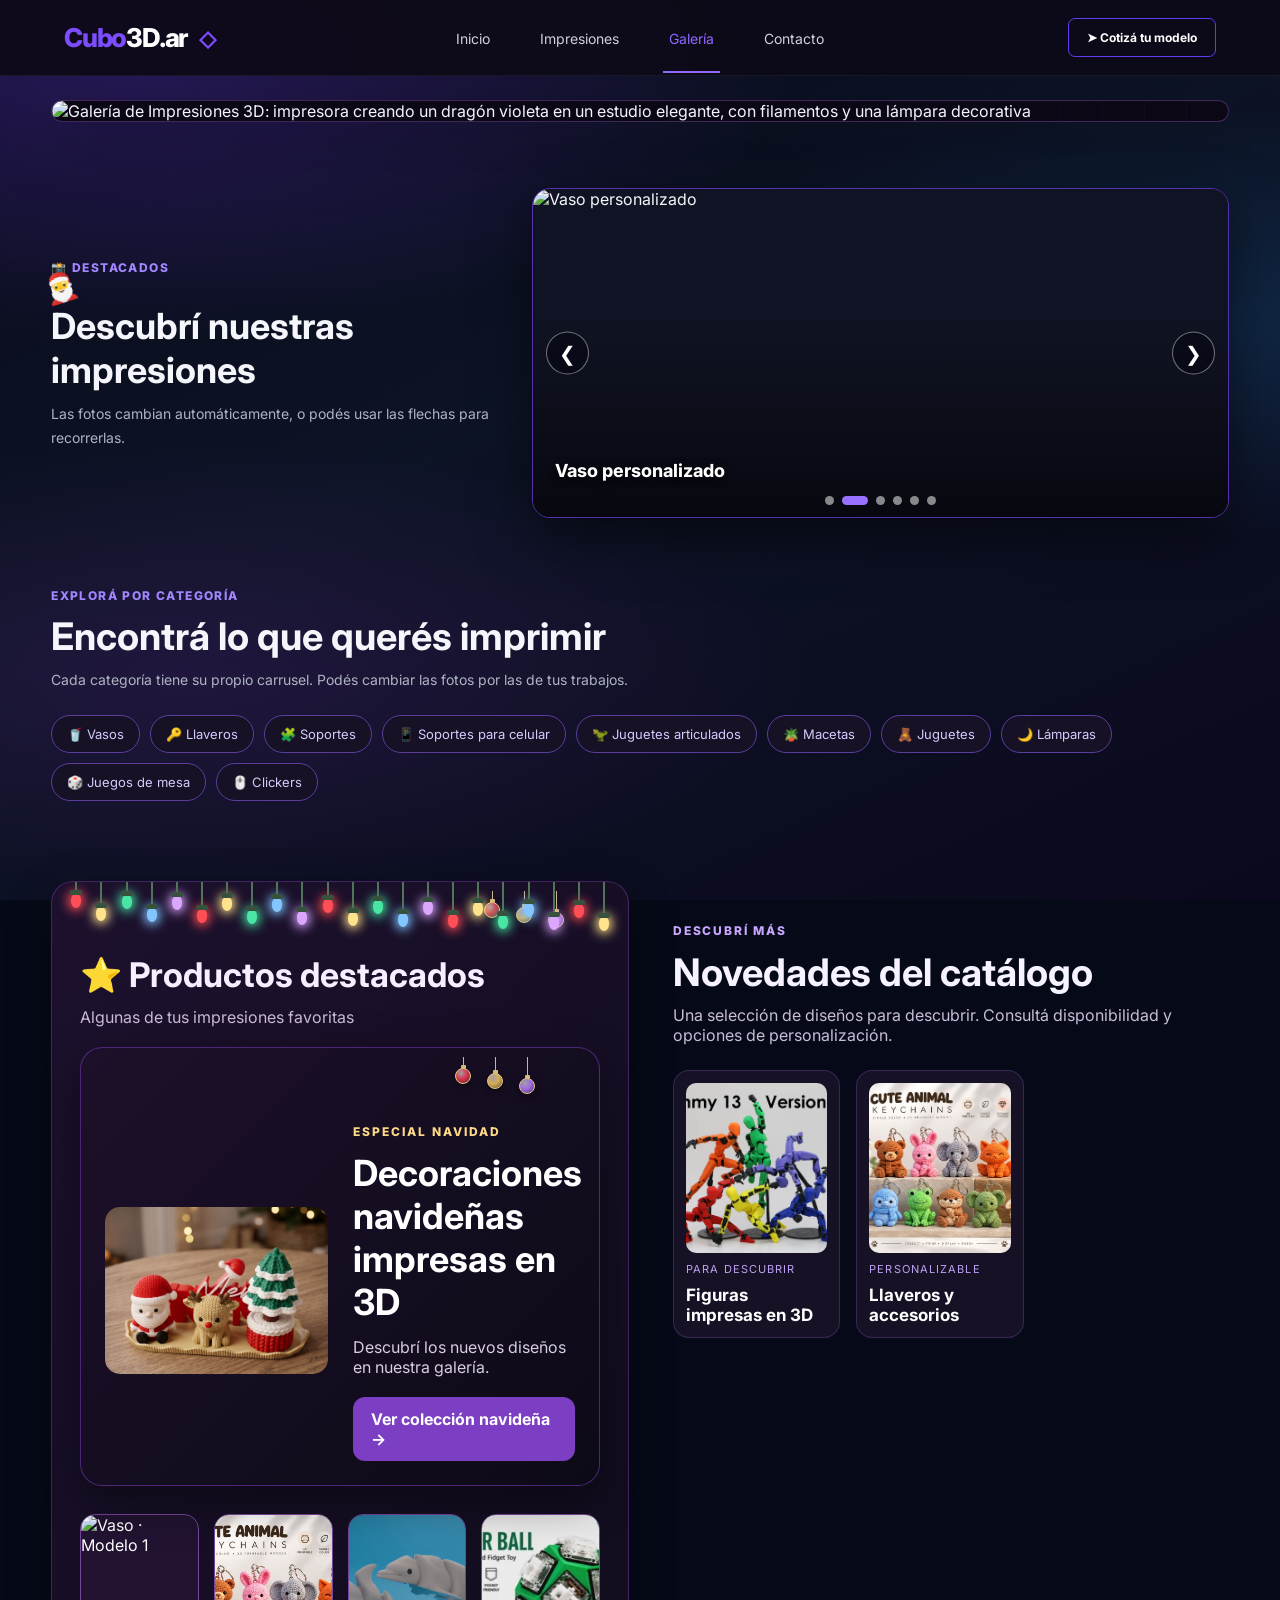
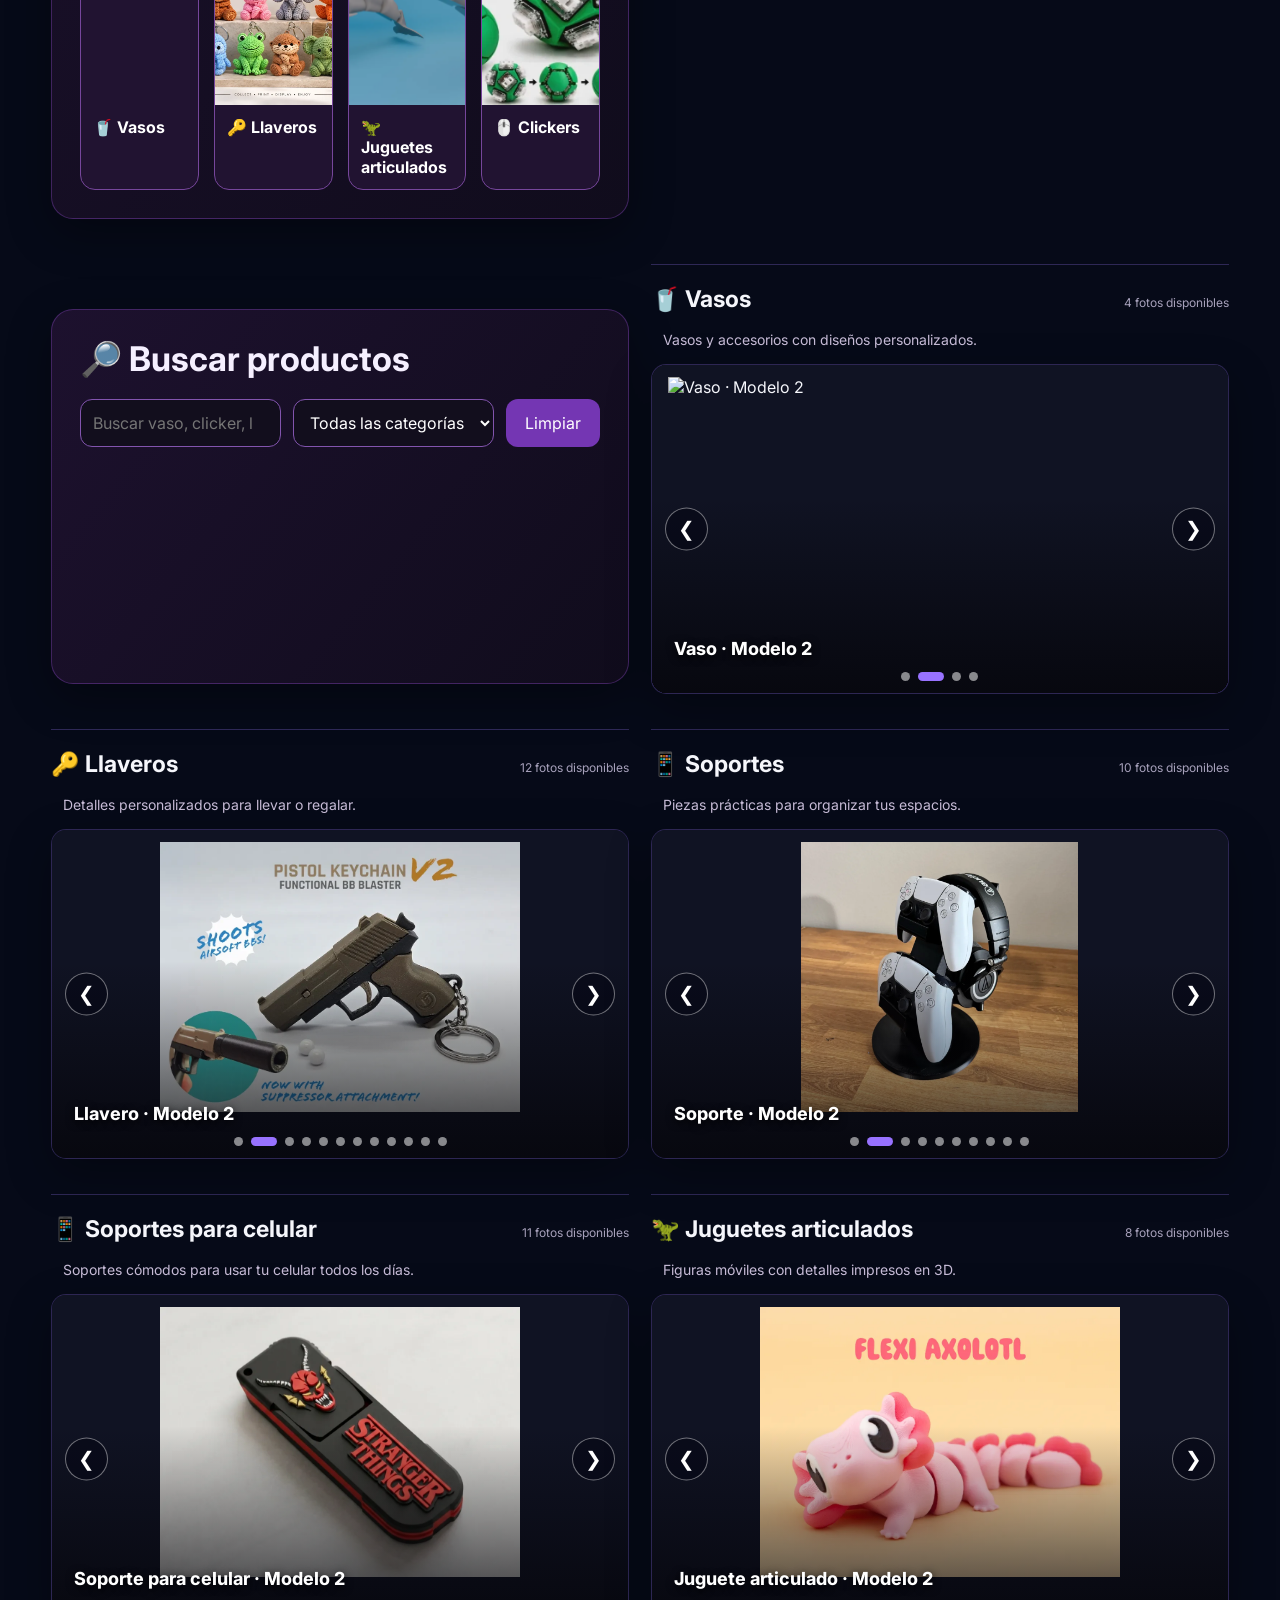
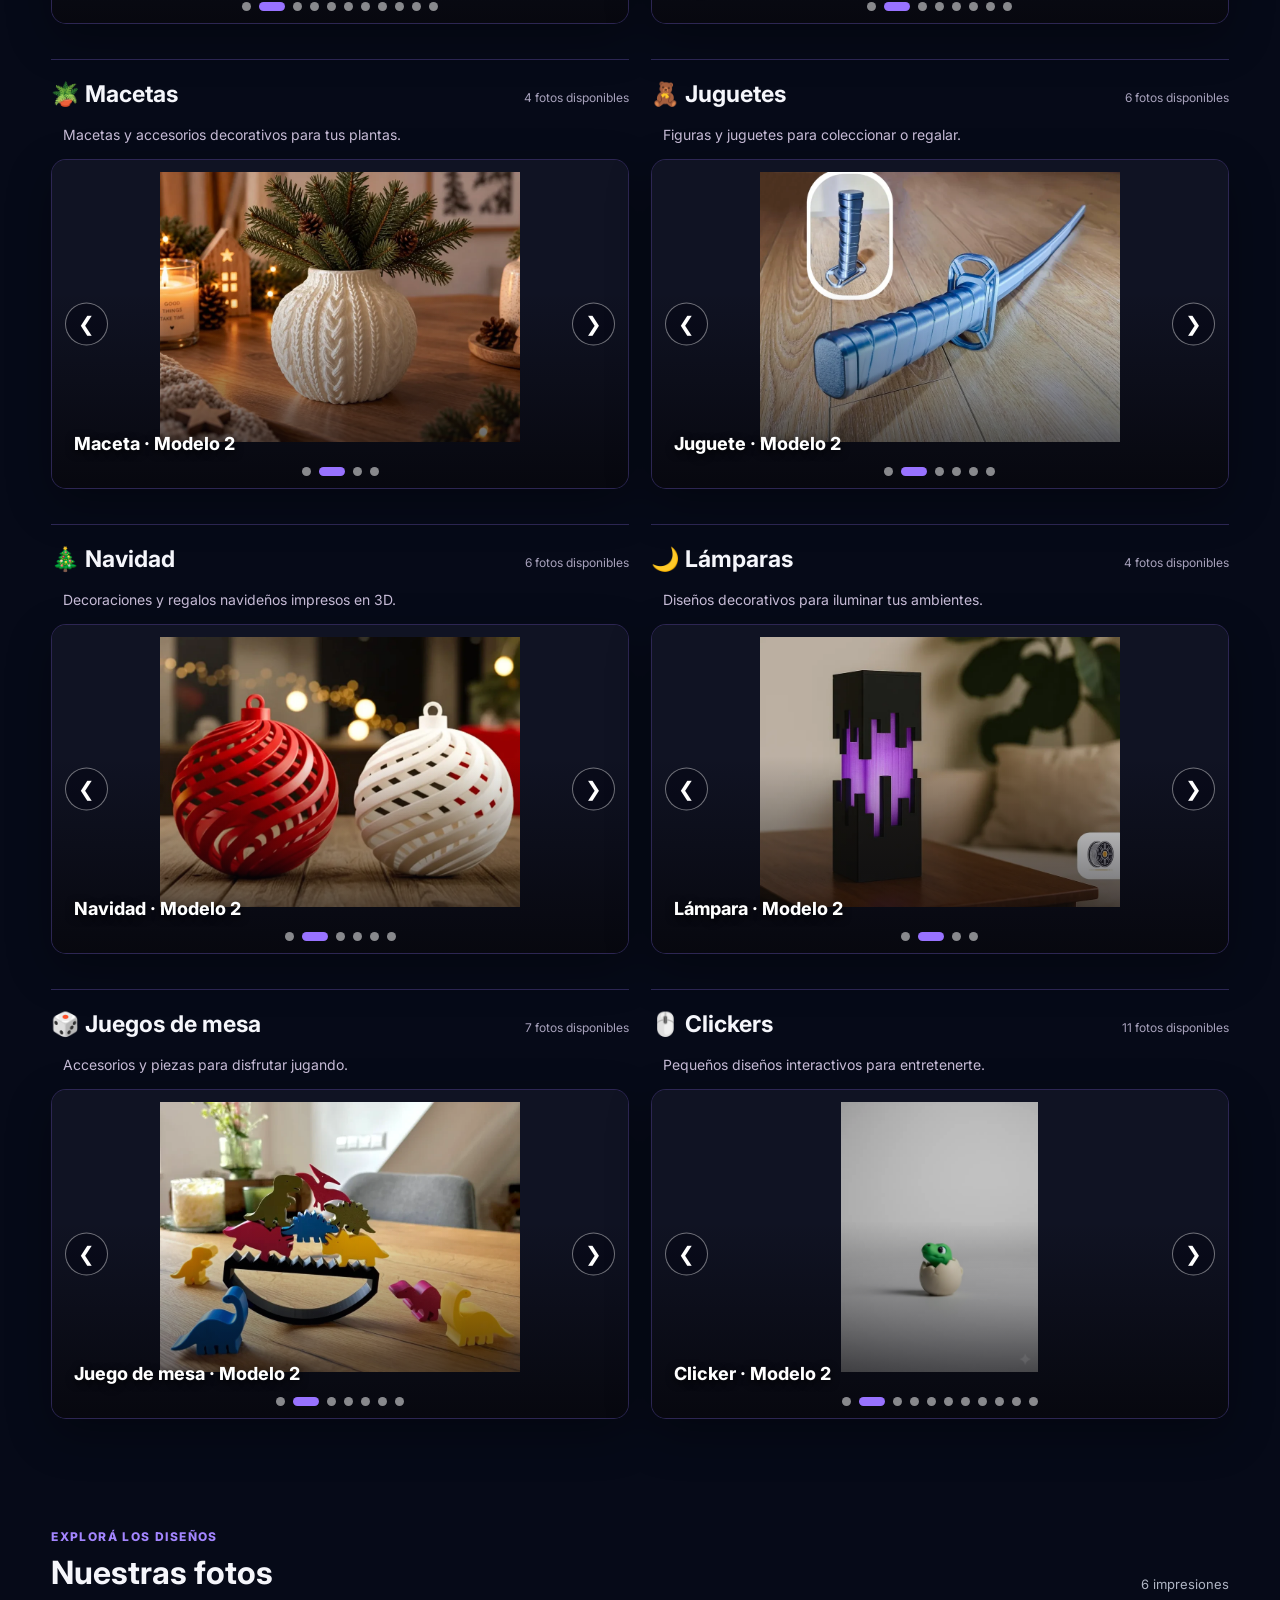
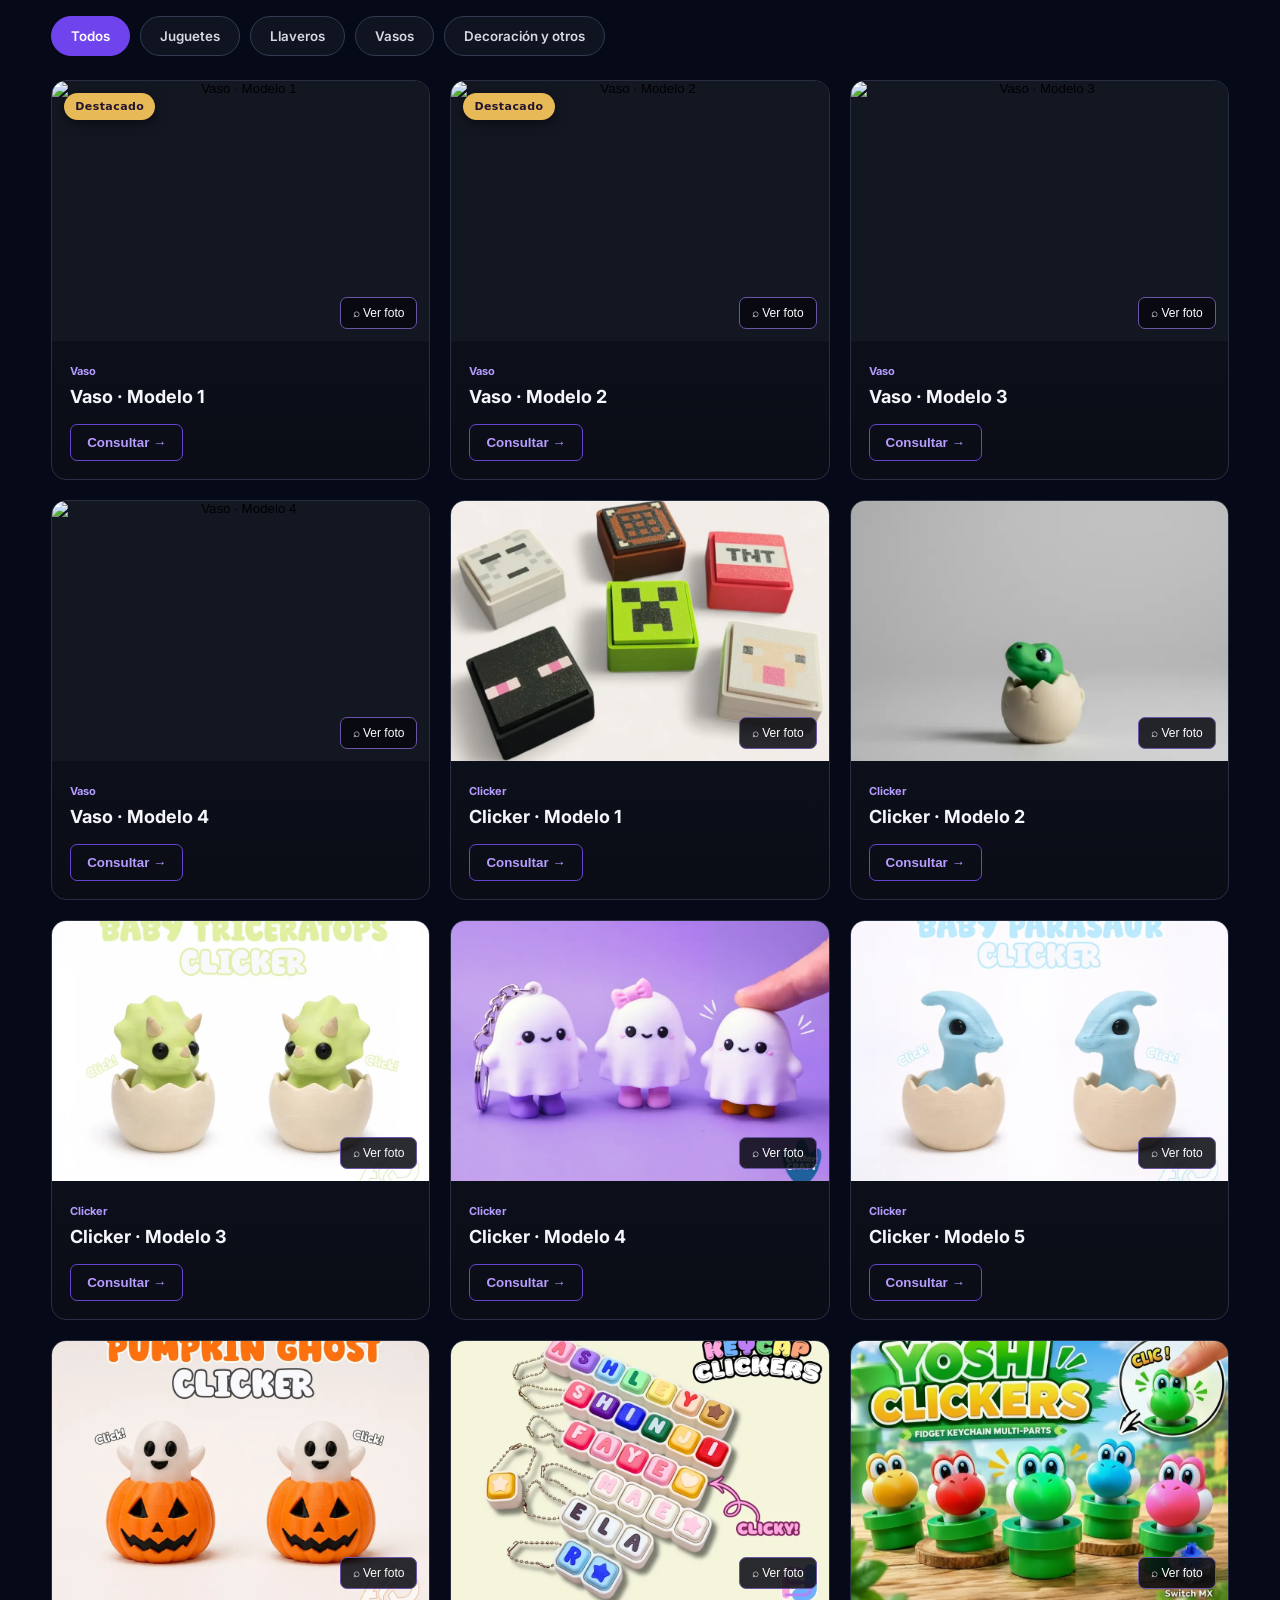
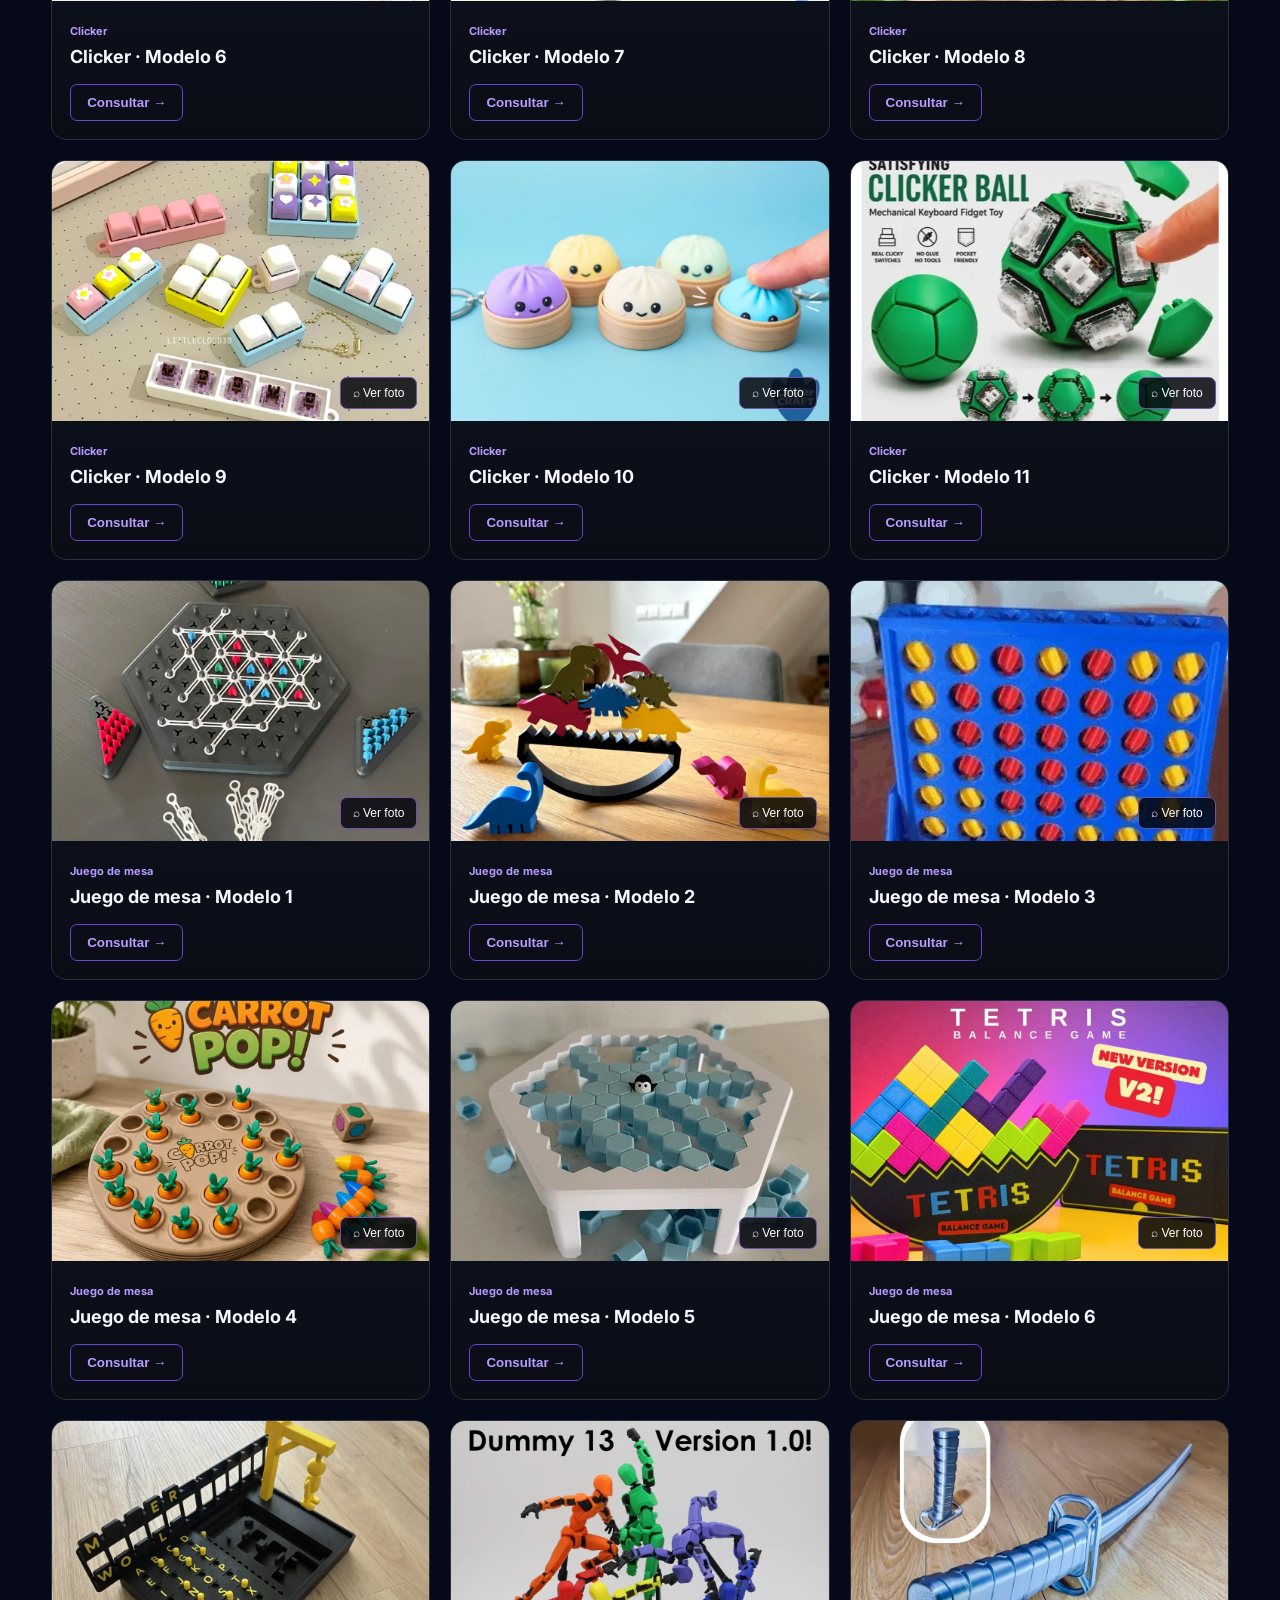
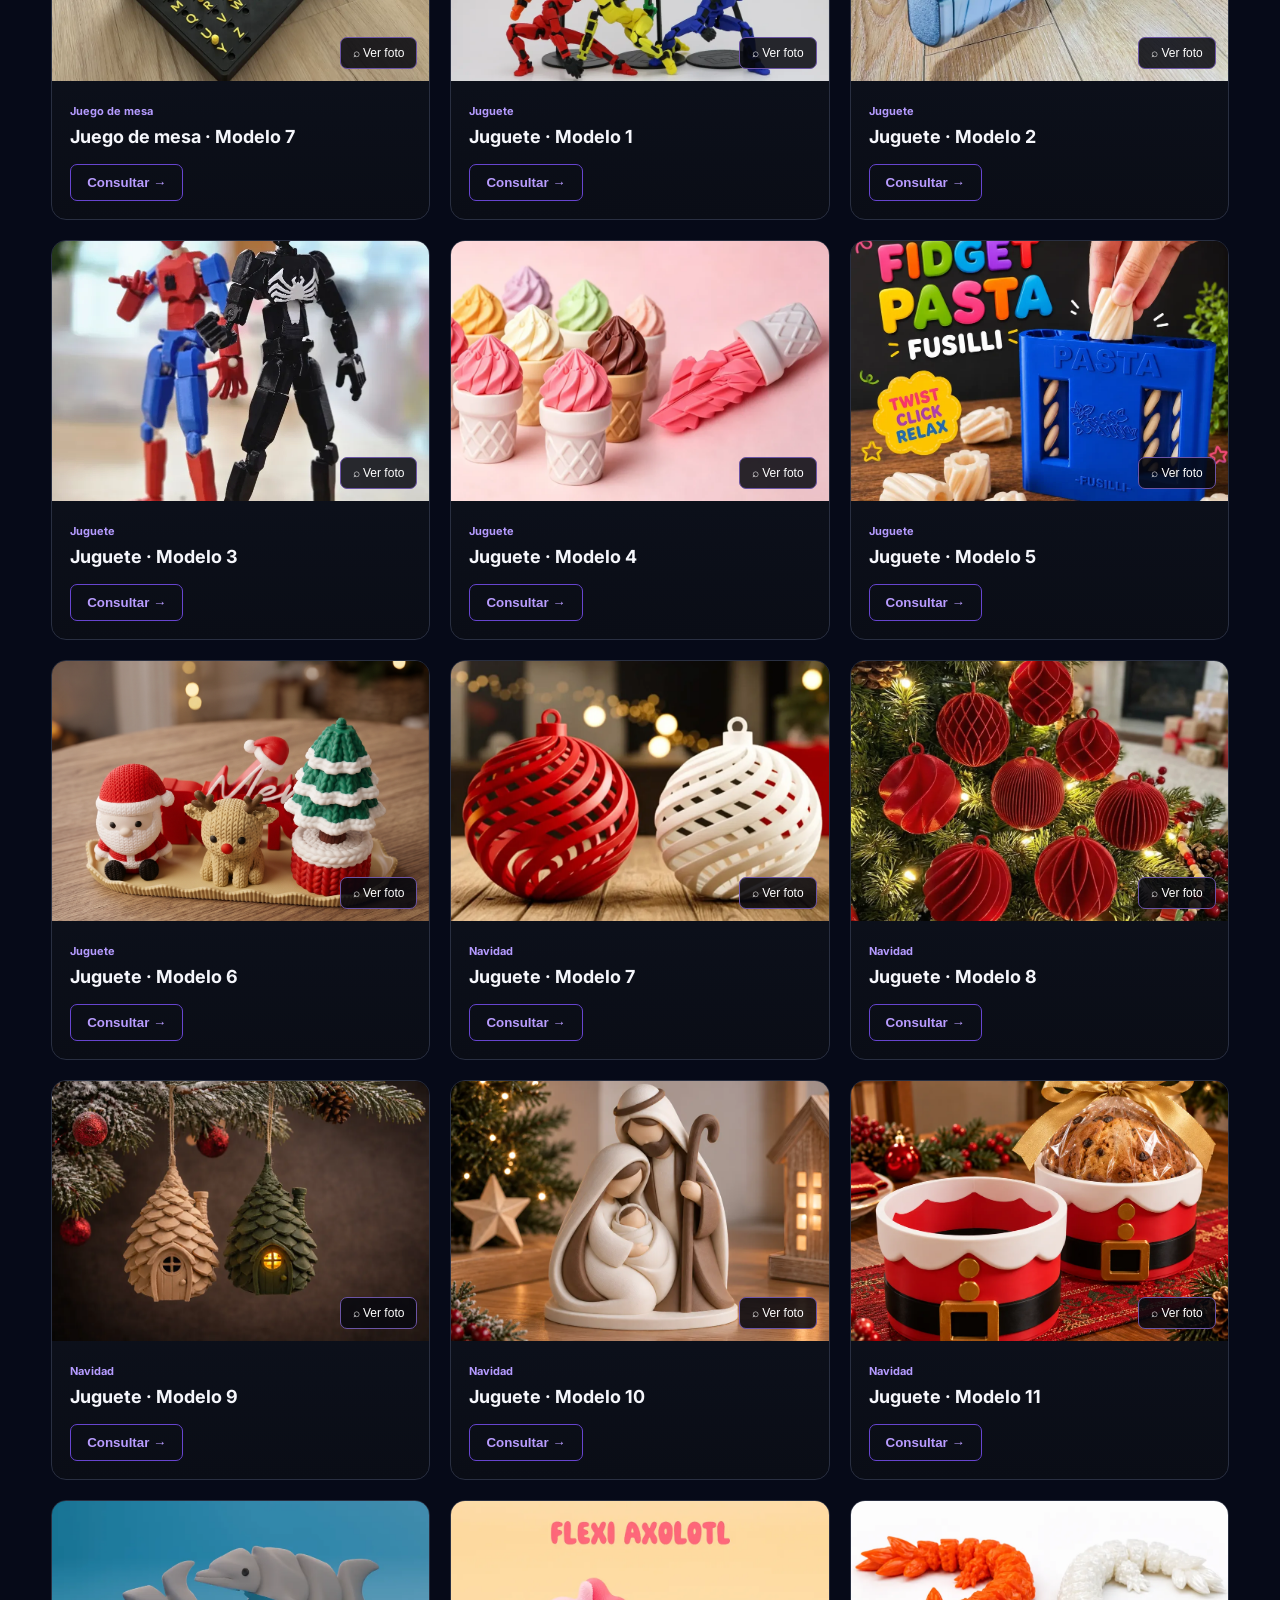
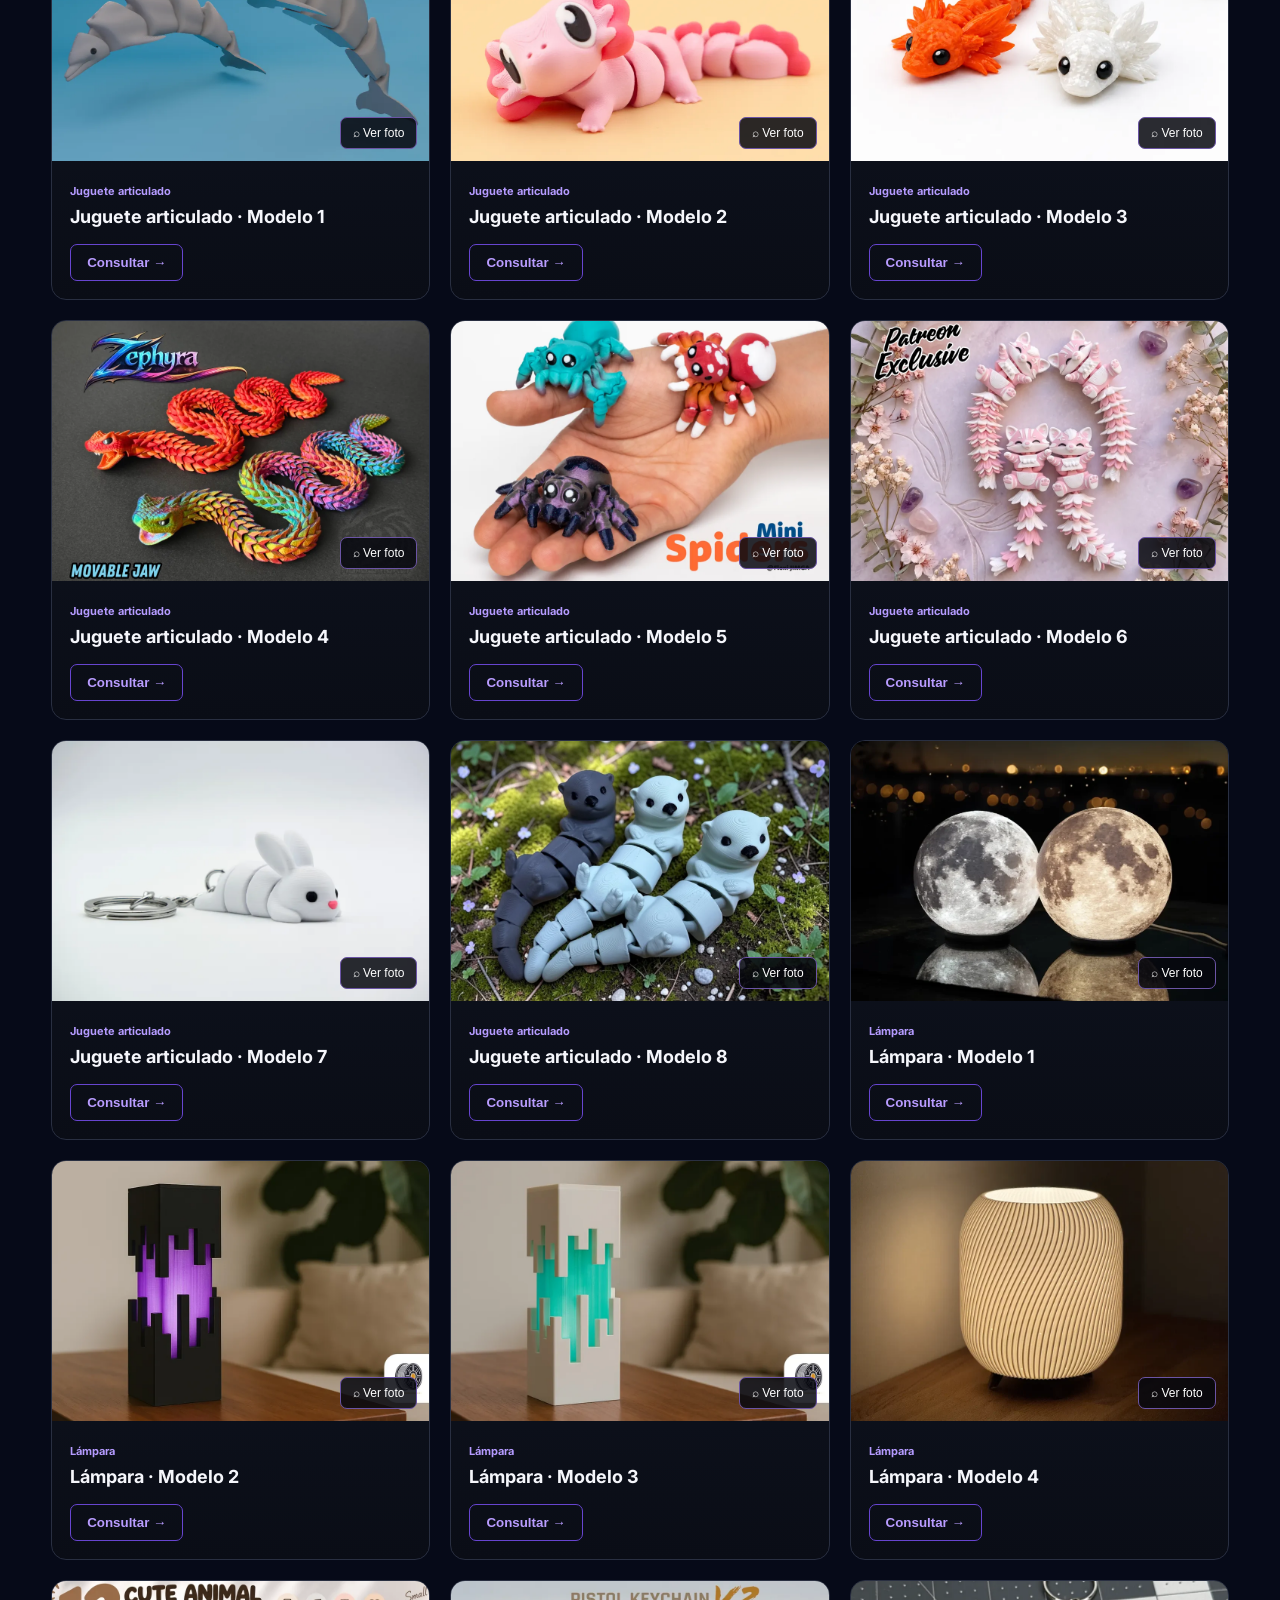
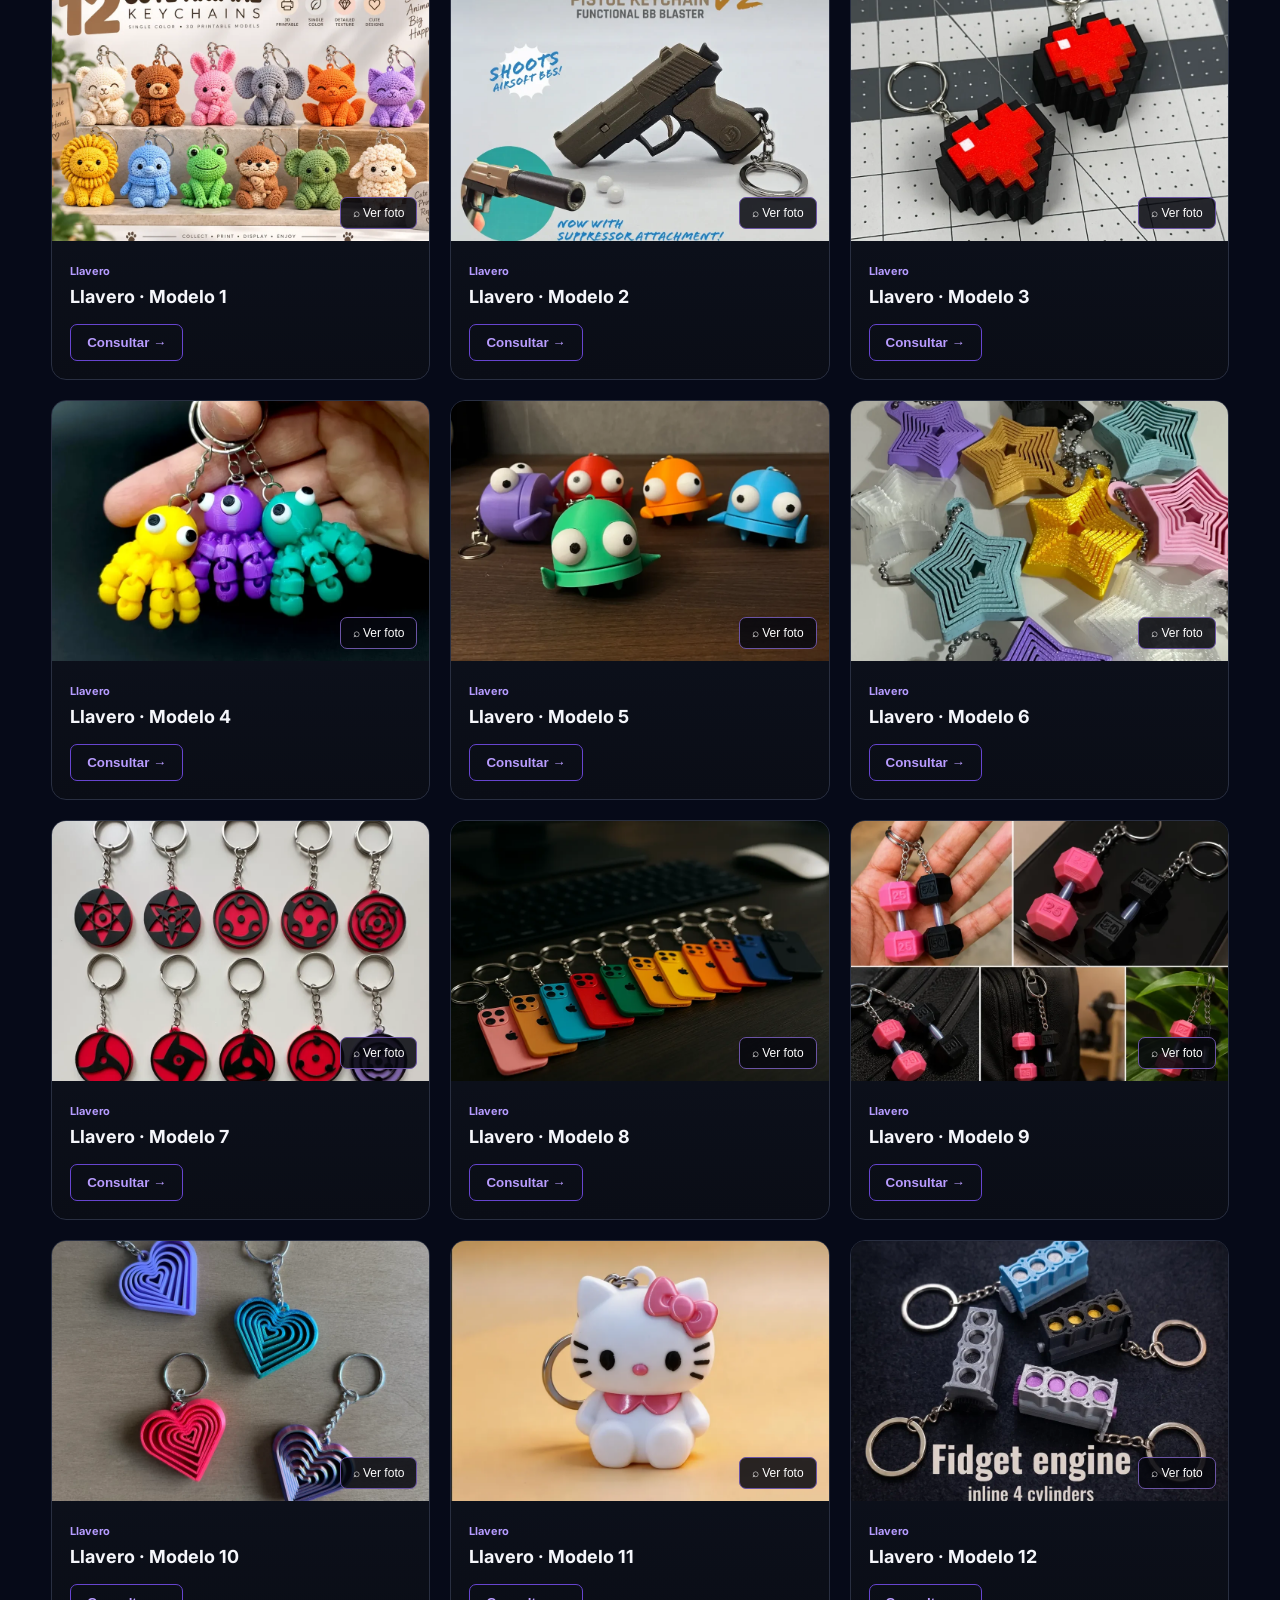
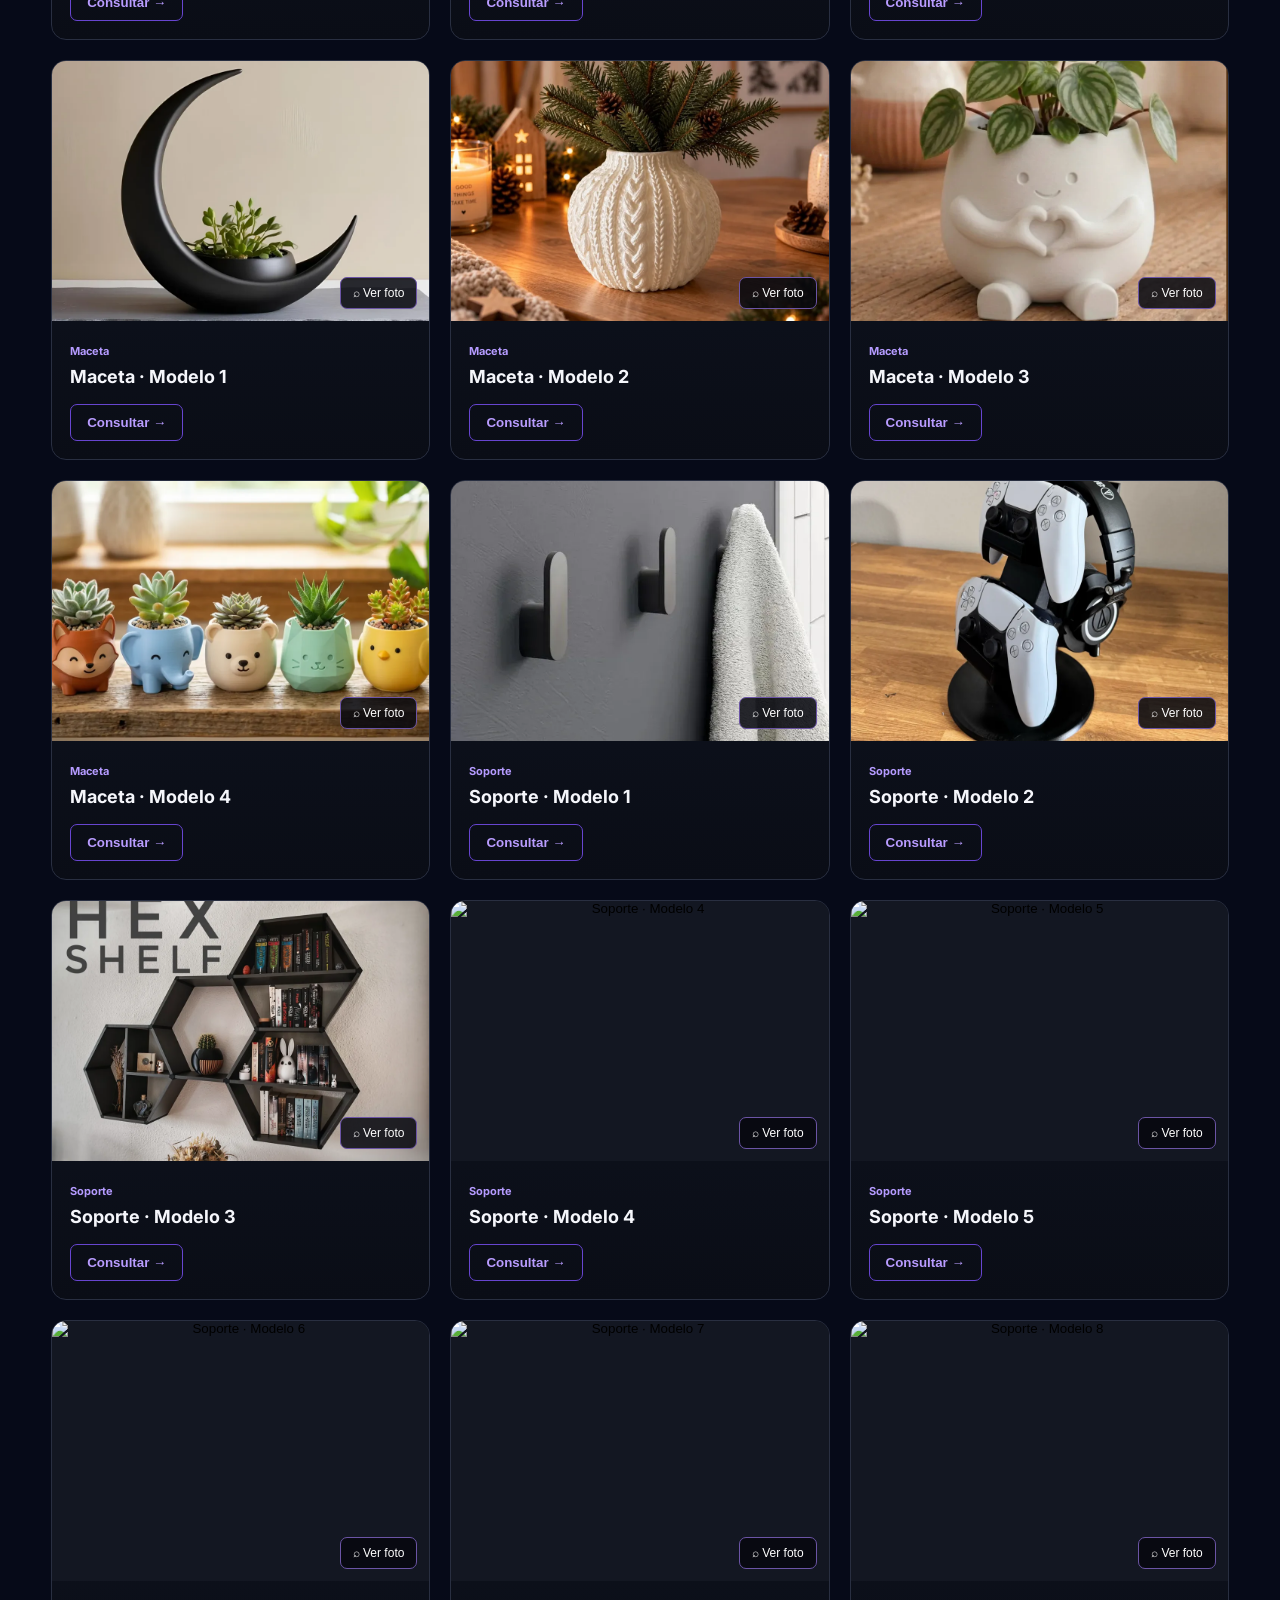
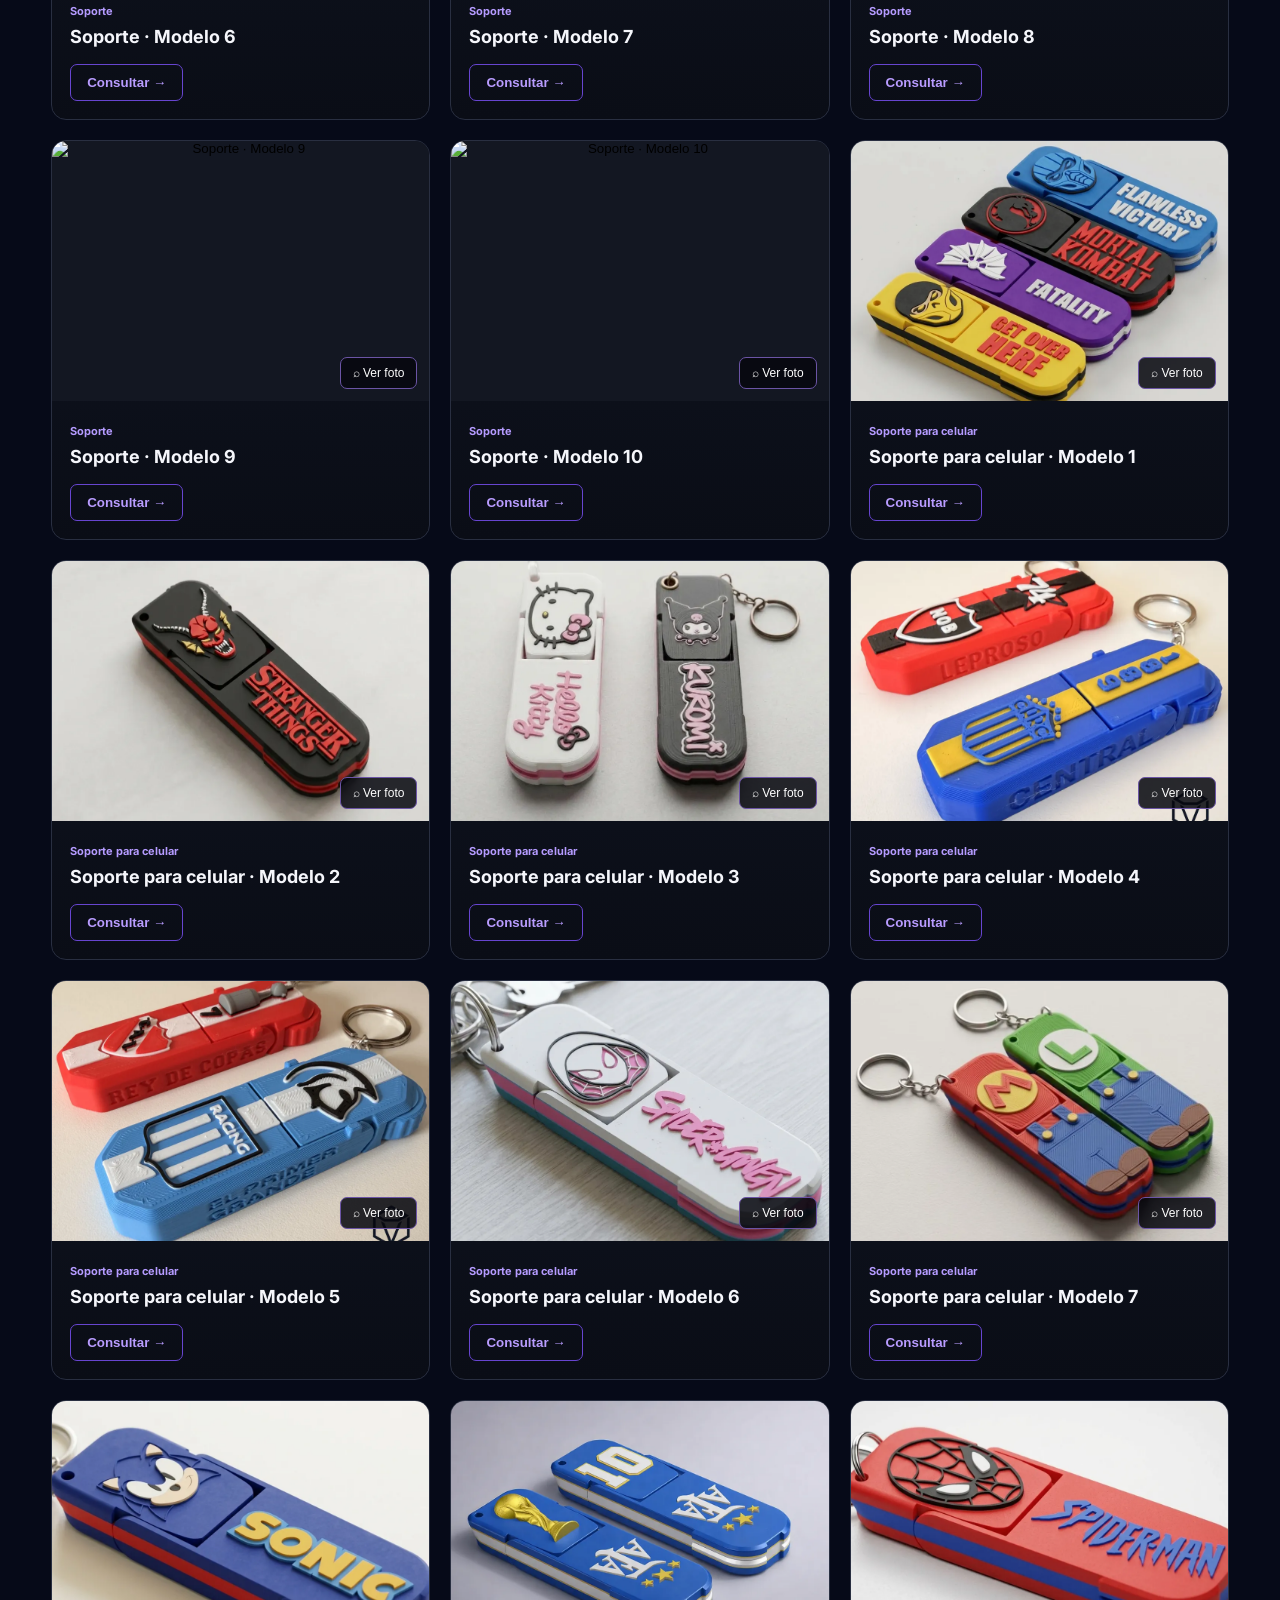
==== commit db58c850: "Add files via upload" ====
--- a/galeria.html
+++ b/galeria.html
@@ -9,7 +9,7 @@
 </section>
 <section class="carousel-featured"><div class="carousel-heading"><span class="gallery-kicker">📸 DESTACADOS</span><h2 class="gallery-xmas-hat-title">Descubrí nuestras impresiones</h2><p>Las fotos cambian automáticamente, o podés usar las flechas para recorrerlas.</p></div><div aria-label="Carrusel de impresiones 3D" class="auto-carousel" data-interval="4000" tabindex="0">
 <div class="carousel-track"><div aria-hidden="false" class="carousel-slide is-active"><img alt="Juguete impreso en 3D" src="imagenes/catalogo/juguetes-01.webp"/><div class="carousel-caption">Juguete personalizado</div></div>
-<div aria-hidden="true" class="carousel-slide"><img alt="Vaso personalizado" src="imagenes/catalogo/nuevo-vasos-01.webp"/><div class="carousel-caption">Vaso personalizado</div></div>
+<div aria-hidden="true" class="carousel-slide"><img alt="Vaso personalizado" src="imagenes/catalogo/nuevo-vasos-01-corregido.jpg"/><div class="carousel-caption">Vaso personalizado</div></div>
 <div aria-hidden="true" class="carousel-slide"><img alt="Lámpara impresa en 3D" src="imagenes/catalogo/lamparas-01.webp"/><div class="carousel-caption">Lámpara decorativa</div></div>
 <div aria-hidden="true" class="carousel-slide"><img alt="Llavero impreso en 3D" src="imagenes/catalogo/llaveros-01.webp"/><div class="carousel-caption">Llavero personalizado</div></div>
 <div aria-hidden="true" class="carousel-slide"><img alt="Juguete impreso en 3D" src="imagenes/catalogo/juguetes-02.webp"/><div class="carousel-caption">Juguete impreso en 3D</div></div>
@@ -18,12 +18,12 @@
 <button aria-label="Imagen siguiente" class="carousel-arrow carousel-next" type="button">❯</button>
 <div aria-label="Elegir imagen" class="carousel-dots"></div>
 </div></section>
-<section class="category-showcase" id="categorias"><div class="category-intro"><span class="gallery-kicker">EXPLORÁ POR CATEGORÍA</span><h2>Encontrá lo que querés imprimir</h2><p>Cada categoría tiene su propio carrusel. Podés cambiar las fotos por las de tus trabajos.</p></div><nav aria-label="Ir a una categoría" class="category-jumps"><a href="#cat-vasos">🥤 Vasos</a><a href="#cat-llaveros">🔑 Llaveros</a><a href="#cat-soportes">🧩 Soportes</a><a href="#cat-soporte-celular">📱 Soportes para celular</a><a href="#cat-articulados">🦖 Juguetes articulados</a><a href="#cat-macetas">🪴 Macetas</a><a href="#cat-figuras">🧸 Juguetes</a><a href="#cat-lamparas">🌙 Lámparas</a><a href="#cat-juegos-mesa">🎲 Juegos de mesa</a><a href="#cat-clickers">🖱️ Clickers</a></nav><section class="shop-featured" id="destacados"><h2>⭐ Productos destacados</h2><p>Algunas de tus impresiones favoritas</p><a class="christmas-feature" href="#cat-juguetes"><img alt="Bandeja navideña con Papá Noel, reno y árbol" src="imagenes/catalogo/bandeja-papa-noel-reno-arbol.jfif"/><div><span>ESPECIAL NAVIDAD</span><h3>Decoraciones navideñas impresas en 3D</h3><p>Descubrí los nuevos diseños en nuestra galería.</p><strong>Ver colección navideña →</strong></div></a><div class="featured-grid" id="featuredGrid"></div></section><section class="pro-news" id="novedades"><div class="pro-heading"><span>DESCUBRÍ MÁS</span><h2>Novedades del catálogo</h2><p>Una selección de diseños para descubrir. Consultá disponibilidad y opciones de personalización.</p></div><div class="pro-news-grid"><a href="#cat-articulados"><img alt="Figura impresa en 3D" loading="lazy" src="imagenes/catalogo/juguetes-01.webp"/><span>PARA DESCUBRIR</span><strong>Figuras impresas en 3D</strong></a><a href="#cat-llaveros"><img alt="Llavero impreso en 3D" loading="lazy" src="imagenes/catalogo/llaveros-01.webp"/><span>PERSONALIZABLE</span><strong>Llaveros y accesorios</strong></a></div></section><section class="shop-tools" id="buscar-productos"><h2>🔎 Buscar productos</h2><div class="shop-controls"><input id="productSearch" placeholder="Buscar vaso, clicker, llavero..." type="search"/><select id="categoryFilter"><option value="">Todas las categorías</option></select><button id="clearFilters" type="button">Limpiar</button></div><p id="searchFeedback" role="status"></p></section><div class="category-section" data-category="🥤 Vasos" id="cat-vasos"><div class="category-heading"><h3>🥤 Vasos</h3><span>4 fotos disponibles</span></div><p class="pro-category-description">Vasos y accesorios con diseños personalizados.</p><div aria-label="Carrusel de 🥤 Vasos" class="auto-carousel category-carousel" data-interval="4500" tabindex="0"><div class="carousel-track"><div aria-hidden="false" class="carousel-slide is-active"><img alt="Vaso · Modelo 1" decoding="async" loading="lazy" src="imagenes/catalogo/nuevo-vasos-01.webp"/><div class="carousel-caption">Vaso · Modelo 1</div></div><div aria-hidden="true" class="carousel-slide"><img alt="Vaso · Modelo 2" decoding="async" loading="lazy" src="imagenes/catalogo/nuevo-vasos-02.png"/><div class="carousel-caption">Vaso · Modelo 2</div></div><div aria-hidden="true" class="carousel-slide"><img alt="Vaso · Modelo 3" decoding="async" loading="lazy" src="imagenes/catalogo/nuevo-vasos-03.png"/><div class="carousel-caption">Vaso · Modelo 3</div></div><div aria-hidden="true" class="carousel-slide"><img alt="Vaso · Modelo 4" decoding="async" loading="lazy" src="imagenes/catalogo/nuevo-vasos-04.jpg"/><div class="carousel-caption">Vaso · Modelo 4</div></div></div><button aria-label="Foto anterior" class="carousel-arrow carousel-prev" type="button">❮</button><button aria-label="Foto siguiente" class="carousel-arrow carousel-next" type="button">❯</button><div class="carousel-dots"></div></div></div><div class="category-section" data-category="🔑 Llaveros" id="cat-llaveros"><div class="category-heading"><h3>🔑 Llaveros</h3><span>12 fotos disponibles</span></div><p class="pro-category-description">Detalles personalizados para llevar o regalar.</p><div aria-label="Carrusel de 🔑 Llaveros" class="auto-carousel category-carousel" data-interval="4500" tabindex="0"><div class="carousel-track"><div aria-hidden="false" class="carousel-slide is-active"><img alt="Llavero · Modelo 1" decoding="async" loading="lazy" src="imagenes/catalogo/llaveros-01.webp"/><div class="carousel-caption">Llavero · Modelo 1</div></div><div aria-hidden="true" class="carousel-slide"><img alt="Llavero · Modelo 2" decoding="async" loading="lazy" src="imagenes/catalogo/llaveros-02.webp"/><div class="carousel-caption">Llavero · Modelo 2</div></div><div aria-hidden="true" class="carousel-slide"><img alt="Llavero · Modelo 3" decoding="async" loading="lazy" src="imagenes/catalogo/llaveros-03.webp"/><div class="carousel-caption">Llavero · Modelo 3</div></div><div aria-hidden="true" class="carousel-slide"><img alt="Llavero · Modelo 4" decoding="async" loading="lazy" src="imagenes/catalogo/llaveros-04.webp"/><div class="carousel-caption">Llavero · Modelo 4</div></div><div aria-hidden="true" class="carousel-slide"><img alt="Llavero · Modelo 5" decoding="async" loading="lazy" src="imagenes/catalogo/llaveros-05.webp"/><div class="carousel-caption">Llavero · Modelo 5</div></div><div aria-hidden="true" class="carousel-slide"><img alt="Llavero · Modelo 6" decoding="async" loading="lazy" src="imagenes/catalogo/llaveros-06.webp"/><div class="carousel-caption">Llavero · Modelo 6</div></div><div aria-hidden="true" class="carousel-slide"><img alt="Llavero · Modelo 7" decoding="async" loading="lazy" src="imagenes/catalogo/llaveros-07.webp"/><div class="carousel-caption">Llavero · Modelo 7</div></div><div aria-hidden="true" class="carousel-slide"><img alt="Llavero · Modelo 8" decoding="async" loading="lazy" src="imagenes/catalogo/llaveros-08.webp"/><div class="carousel-caption">Llavero · Modelo 8</div></div><div aria-hidden="true" class="carousel-slide"><img alt="Llavero · Modelo 9" decoding="async" loading="lazy" src="imagenes/catalogo/llaveros-09.webp"/><div class="carousel-caption">Llavero · Modelo 9</div></div><div aria-hidden="true" class="carousel-slide"><img alt="Llavero · Modelo 10" decoding="async" loading="lazy" src="imagenes/catalogo/llaveros-10.webp"/><div class="carousel-caption">Llavero · Modelo 10</div></div><div aria-hidden="true" class="carousel-slide"><img alt="Llavero · Modelo 11" decoding="async" loading="lazy" src="imagenes/catalogo/llaveros-11.webp"/><div class="carousel-caption">Llavero · Modelo 11</div></div><div aria-hidden="true" class="carousel-slide"><img alt="Llavero · Modelo 12" decoding="async" loading="lazy" src="imagenes/catalogo/llaveros-12.webp"/><div class="carousel-caption">Llavero · Modelo 12</div></div></div><button aria-label="Foto anterior" class="carousel-arrow carousel-prev" type="button">❮</button><button aria-label="Foto siguiente" class="carousel-arrow carousel-next" type="button">❯</button><div class="carousel-dots"></div></div></div><div class="category-section" data-category="📱 Soportes" id="cat-soportes"><div class="category-heading"><h3>📱 Soportes</h3><span>10 fotos disponibles</span></div><p class="pro-category-description">Piezas prácticas para organizar tus espacios.</p><div aria-label="Carrusel de 📱 Soportes" class="auto-carousel category-carousel" data-interval="4500" tabindex="0"><div class="carousel-track"><div aria-hidden="false" class="carousel-slide is-active"><img alt="Soporte · Modelo 1" decoding="async" loading="lazy" src="imagenes/catalogo/nuevo-soportes-01.webp"/><div class="carousel-caption">Soporte · Modelo 1</div></div><div aria-hidden="true" class="carousel-slide"><img alt="Soporte · Modelo 2" decoding="async" loading="lazy" src="imagenes/catalogo/nuevo-soportes-02.webp"/><div class="carousel-caption">Soporte · Modelo 2</div></div><div aria-hidden="true" class="carousel-slide"><img alt="Soporte · Modelo 3" decoding="async" loading="lazy" src="imagenes/catalogo/nuevo-soportes-03.webp"/><div class="carousel-caption">Soporte · Modelo 3</div></div><div aria-hidden="true" class="carousel-slide"><img alt="Soporte · Modelo 4" decoding="async" loading="lazy" src="imagenes/catalogo/nuevo-soportes-04.webp"/><div class="carousel-caption">Soporte · Modelo 4</div></div><div aria-hidden="true" class="carousel-slide"><img alt="Soporte · Modelo 5" decoding="async" loading="lazy" src="imagenes/catalogo/nuevo-soportes-05.webp"/><div class="carousel-caption">Soporte · Modelo 5</div></div><div aria-hidden="true" class="carousel-slide"><img alt="Soporte · Modelo 6" decoding="async" loading="lazy" src="imagenes/catalogo/nuevo-soportes-06.webp"/><div class="carousel-caption">Soporte · Modelo 6</div></div><div aria-hidden="true" class="carousel-slide"><img alt="Soporte · Modelo 7" decoding="async" loading="lazy" src="imagenes/catalogo/nuevo-soportes-07.webp"/><div class="carousel-caption">Soporte · Modelo 7</div></div><div aria-hidden="true" class="carousel-slide"><img alt="Soporte · Modelo 8" decoding="async" loading="lazy" src="imagenes/catalogo/nuevo-soportes-08.webp"/><div class="carousel-caption">Soporte · Modelo 8</div></div><div aria-hidden="true" class="carousel-slide"><img alt="Soporte · Modelo 9" decoding="async" loading="lazy" src="imagenes/catalogo/nuevo-soportes-09.webp"/><div class="carousel-caption">Soporte · Modelo 9</div></div><div aria-hidden="true" class="carousel-slide"><img alt="Soporte · Modelo 10" decoding="async" loading="lazy" src="imagenes/catalogo/nuevo-soportes-10.webp"/><div class="carousel-caption">Soporte · Modelo 10</div></div></div><button aria-label="Foto anterior" class="carousel-arrow carousel-prev" type="button">❮</button><button aria-label="Foto siguiente" class="carousel-arrow carousel-next" type="button">❯</button><div class="carousel-dots"></div></div></div><div class="category-section" data-category="📱 Soportes para celular" id="cat-soporte-celular">
+<section class="category-showcase" id="categorias"><div class="category-intro"><span class="gallery-kicker">EXPLORÁ POR CATEGORÍA</span><h2>Encontrá lo que querés imprimir</h2><p>Cada categoría tiene su propio carrusel. Podés cambiar las fotos por las de tus trabajos.</p></div><nav aria-label="Ir a una categoría" class="category-jumps"><a href="#cat-vasos">🥤 Vasos</a><a href="#cat-llaveros">🔑 Llaveros</a><a href="#cat-soportes">🧩 Soportes</a><a href="#cat-soporte-celular">📱 Soportes para celular</a><a href="#cat-articulados">🦖 Juguetes articulados</a><a href="#cat-macetas">🪴 Macetas</a><a href="#cat-figuras">🧸 Juguetes</a><a href="#cat-lamparas">🌙 Lámparas</a><a href="#cat-juegos-mesa">🎲 Juegos de mesa</a><a href="#cat-clickers">🖱️ Clickers</a></nav><section class="shop-featured" id="destacados"><h2>⭐ Productos destacados</h2><p>Algunas de tus impresiones favoritas</p><a class="christmas-feature" href="#cat-juguetes"><img alt="Bandeja navideña con Papá Noel, reno y árbol" src="imagenes/catalogo/bandeja-papa-noel-reno-arbol.jfif"/><div><span>ESPECIAL NAVIDAD</span><h3>Decoraciones navideñas impresas en 3D</h3><p>Descubrí los nuevos diseños en nuestra galería.</p><strong>Ver colección navideña →</strong></div></a><div class="featured-grid" id="featuredGrid"></div></section><section class="pro-news" id="novedades"><div class="pro-heading"><span>DESCUBRÍ MÁS</span><h2>Novedades del catálogo</h2><p>Una selección de diseños para descubrir. Consultá disponibilidad y opciones de personalización.</p></div><div class="pro-news-grid"><a href="#cat-articulados"><img alt="Figura impresa en 3D" loading="lazy" src="imagenes/catalogo/juguetes-01.webp"/><span>PARA DESCUBRIR</span><strong>Figuras impresas en 3D</strong></a><a href="#cat-llaveros"><img alt="Llavero impreso en 3D" loading="lazy" src="imagenes/catalogo/llaveros-01.webp"/><span>PERSONALIZABLE</span><strong>Llaveros y accesorios</strong></a></div></section><section class="shop-tools" id="buscar-productos"><h2>🔎 Buscar productos</h2><div class="shop-controls"><input id="productSearch" placeholder="Buscar vaso, clicker, llavero..." type="search"/><select id="categoryFilter"><option value="">Todas las categorías</option></select><button id="clearFilters" type="button">Limpiar</button></div><p id="searchFeedback" role="status"></p></section><div class="category-section" data-category="🥤 Vasos" id="cat-vasos"><div class="category-heading"><h3>🥤 Vasos</h3><span>4 fotos disponibles</span></div><p class="pro-category-description">Vasos y accesorios con diseños personalizados.</p><div aria-label="Carrusel de 🥤 Vasos" class="auto-carousel category-carousel" data-interval="4500" tabindex="0"><div class="carousel-track"><div aria-hidden="false" class="carousel-slide is-active"><img alt="Vaso · Modelo 1" decoding="async" loading="lazy" src="imagenes/catalogo/nuevo-vasos-01-corregido.jpg"/><div class="carousel-caption">Vaso · Modelo 1</div></div><div aria-hidden="true" class="carousel-slide"><img alt="Vaso · Modelo 2" decoding="async" loading="lazy" src="imagenes/catalogo/nuevo-vasos-02-corregido.jpg"/><div class="carousel-caption">Vaso · Modelo 2</div></div><div aria-hidden="true" class="carousel-slide"><img alt="Vaso · Modelo 3" decoding="async" loading="lazy" src="imagenes/catalogo/nuevo-vasos-03-corregido.jpg"/><div class="carousel-caption">Vaso · Modelo 3</div></div><div aria-hidden="true" class="carousel-slide"><img alt="Vaso · Modelo 4" decoding="async" loading="lazy" src="imagenes/catalogo/nuevo-vasos-04-corregido.jpg"/><div class="carousel-caption">Vaso · Modelo 4</div></div></div><button aria-label="Foto anterior" class="carousel-arrow carousel-prev" type="button">❮</button><button aria-label="Foto siguiente" class="carousel-arrow carousel-next" type="button">❯</button><div class="carousel-dots"></div></div></div><div class="category-section" data-category="🔑 Llaveros" id="cat-llaveros"><div class="category-heading"><h3>🔑 Llaveros</h3><span>12 fotos disponibles</span></div><p class="pro-category-description">Detalles personalizados para llevar o regalar.</p><div aria-label="Carrusel de 🔑 Llaveros" class="auto-carousel category-carousel" data-interval="4500" tabindex="0"><div class="carousel-track"><div aria-hidden="false" class="carousel-slide is-active"><img alt="Llavero · Modelo 1" decoding="async" loading="lazy" src="imagenes/catalogo/llaveros-01.webp"/><div class="carousel-caption">Llavero · Modelo 1</div></div><div aria-hidden="true" class="carousel-slide"><img alt="Llavero · Modelo 2" decoding="async" loading="lazy" src="imagenes/catalogo/llaveros-02.webp"/><div class="carousel-caption">Llavero · Modelo 2</div></div><div aria-hidden="true" class="carousel-slide"><img alt="Llavero · Modelo 3" decoding="async" loading="lazy" src="imagenes/catalogo/llaveros-03.webp"/><div class="carousel-caption">Llavero · Modelo 3</div></div><div aria-hidden="true" class="carousel-slide"><img alt="Llavero · Modelo 4" decoding="async" loading="lazy" src="imagenes/catalogo/llaveros-04.webp"/><div class="carousel-caption">Llavero · Modelo 4</div></div><div aria-hidden="true" class="carousel-slide"><img alt="Llavero · Modelo 5" decoding="async" loading="lazy" src="imagenes/catalogo/llaveros-05.webp"/><div class="carousel-caption">Llavero · Modelo 5</div></div><div aria-hidden="true" class="carousel-slide"><img alt="Llavero · Modelo 6" decoding="async" loading="lazy" src="imagenes/catalogo/llaveros-06.webp"/><div class="carousel-caption">Llavero · Modelo 6</div></div><div aria-hidden="true" class="carousel-slide"><img alt="Llavero · Modelo 7" decoding="async" loading="lazy" src="imagenes/catalogo/llaveros-07.webp"/><div class="carousel-caption">Llavero · Modelo 7</div></div><div aria-hidden="true" class="carousel-slide"><img alt="Llavero · Modelo 8" decoding="async" loading="lazy" src="imagenes/catalogo/llaveros-08.webp"/><div class="carousel-caption">Llavero · Modelo 8</div></div><div aria-hidden="true" class="carousel-slide"><img alt="Llavero · Modelo 9" decoding="async" loading="lazy" src="imagenes/catalogo/llaveros-09.webp"/><div class="carousel-caption">Llavero · Modelo 9</div></div><div aria-hidden="true" class="carousel-slide"><img alt="Llavero · Modelo 10" decoding="async" loading="lazy" src="imagenes/catalogo/llaveros-10.webp"/><div class="carousel-caption">Llavero · Modelo 10</div></div><div aria-hidden="true" class="carousel-slide"><img alt="Llavero · Modelo 11" decoding="async" loading="lazy" src="imagenes/catalogo/llaveros-11.webp"/><div class="carousel-caption">Llavero · Modelo 11</div></div><div aria-hidden="true" class="carousel-slide"><img alt="Llavero · Modelo 12" decoding="async" loading="lazy" src="imagenes/catalogo/llaveros-12.webp"/><div class="carousel-caption">Llavero · Modelo 12</div></div></div><button aria-label="Foto anterior" class="carousel-arrow carousel-prev" type="button">❮</button><button aria-label="Foto siguiente" class="carousel-arrow carousel-next" type="button">❯</button><div class="carousel-dots"></div></div></div><div class="category-section" data-category="📱 Soportes" id="cat-soportes"><div class="category-heading"><h3>📱 Soportes</h3><span>10 fotos disponibles</span></div><p class="pro-category-description">Piezas prácticas para organizar tus espacios.</p><div aria-label="Carrusel de 📱 Soportes" class="auto-carousel category-carousel" data-interval="4500" tabindex="0"><div class="carousel-track"><div aria-hidden="false" class="carousel-slide is-active"><img alt="Soporte · Modelo 1" decoding="async" loading="lazy" src="imagenes/catalogo/nuevo-soportes-01.webp"/><div class="carousel-caption">Soporte · Modelo 1</div></div><div aria-hidden="true" class="carousel-slide"><img alt="Soporte · Modelo 2" decoding="async" loading="lazy" src="imagenes/catalogo/nuevo-soportes-02.webp"/><div class="carousel-caption">Soporte · Modelo 2</div></div><div aria-hidden="true" class="carousel-slide"><img alt="Soporte · Modelo 3" decoding="async" loading="lazy" src="imagenes/catalogo/nuevo-soportes-03.webp"/><div class="carousel-caption">Soporte · Modelo 3</div></div><div aria-hidden="true" class="carousel-slide"><img alt="Soporte · Modelo 4" decoding="async" loading="lazy" src="imagenes/catalogo/nuevo-soportes-04.webp"/><div class="carousel-caption">Soporte · Modelo 4</div></div><div aria-hidden="true" class="carousel-slide"><img alt="Soporte · Modelo 5" decoding="async" loading="lazy" src="imagenes/catalogo/nuevo-soportes-05.webp"/><div class="carousel-caption">Soporte · Modelo 5</div></div><div aria-hidden="true" class="carousel-slide"><img alt="Soporte · Modelo 6" decoding="async" loading="lazy" src="imagenes/catalogo/nuevo-soportes-06.webp"/><div class="carousel-caption">Soporte · Modelo 6</div></div><div aria-hidden="true" class="carousel-slide"><img alt="Soporte · Modelo 7" decoding="async" loading="lazy" src="imagenes/catalogo/nuevo-soportes-07.webp"/><div class="carousel-caption">Soporte · Modelo 7</div></div><div aria-hidden="true" class="carousel-slide"><img alt="Soporte · Modelo 8" decoding="async" loading="lazy" src="imagenes/catalogo/nuevo-soportes-08.webp"/><div class="carousel-caption">Soporte · Modelo 8</div></div><div aria-hidden="true" class="carousel-slide"><img alt="Soporte · Modelo 9" decoding="async" loading="lazy" src="imagenes/catalogo/nuevo-soportes-09.webp"/><div class="carousel-caption">Soporte · Modelo 9</div></div><div aria-hidden="true" class="carousel-slide"><img alt="Soporte · Modelo 10" decoding="async" loading="lazy" src="imagenes/catalogo/nuevo-soportes-10.webp"/><div class="carousel-caption">Soporte · Modelo 10</div></div></div><button aria-label="Foto anterior" class="carousel-arrow carousel-prev" type="button">❮</button><button aria-label="Foto siguiente" class="carousel-arrow carousel-next" type="button">❯</button><div class="carousel-dots"></div></div></div><div class="category-section" data-category="📱 Soportes para celular" id="cat-soporte-celular">
 <div class="category-heading"><h3>📱 Soportes para celular</h3><span>11 fotos disponibles</span></div><p class="pro-category-description">Soportes cómodos para usar tu celular todos los días.</p>
 <div aria-label="Carrusel de soportes para celular" class="auto-carousel category-carousel" data-interval="4500" tabindex="0">
 <div class="carousel-track"><div aria-hidden="false" class="carousel-slide is-active"><img alt="Soporte para celular · Modelo 1" decoding="async" loading="lazy" src="imagenes/catalogo/nuevo-soporte-celular-01.webp"/><div class="carousel-caption">Soporte para celular · Modelo 1</div></div><div aria-hidden="true" class="carousel-slide"><img alt="Soporte para celular · Modelo 2" decoding="async" loading="lazy" src="imagenes/catalogo/nuevo-soporte-celular-02.webp"/><div class="carousel-caption">Soporte para celular · Modelo 2</div></div><div aria-hidden="true" class="carousel-slide"><img alt="Soporte para celular · Modelo 3" decoding="async" loading="lazy" src="imagenes/catalogo/nuevo-soporte-celular-03.webp"/><div class="carousel-caption">Soporte para celular · Modelo 3</div></div><div aria-hidden="true" class="carousel-slide"><img alt="Soporte para celular · Modelo 4" decoding="async" loading="lazy" src="imagenes/catalogo/nuevo-soporte-celular-04.webp"/><div class="carousel-caption">Soporte para celular · Modelo 4</div></div><div aria-hidden="true" class="carousel-slide"><img alt="Soporte para celular · Modelo 5" decoding="async" loading="lazy" src="imagenes/catalogo/nuevo-soporte-celular-05.webp"/><div class="carousel-caption">Soporte para celular · Modelo 5</div></div><div aria-hidden="true" class="carousel-slide"><img alt="Soporte para celular · Modelo 6" decoding="async" loading="lazy" src="imagenes/catalogo/nuevo-soporte-celular-06.webp"/><div class="carousel-caption">Soporte para celular · Modelo 6</div></div><div aria-hidden="true" class="carousel-slide"><img alt="Soporte para celular · Modelo 7" decoding="async" loading="lazy" src="imagenes/catalogo/nuevo-soporte-celular-07.webp"/><div class="carousel-caption">Soporte para celular · Modelo 7</div></div><div aria-hidden="true" class="carousel-slide"><img alt="Soporte para celular · Modelo 8" decoding="async" loading="lazy" src="imagenes/catalogo/nuevo-soporte-celular-08.webp"/><div class="carousel-caption">Soporte para celular · Modelo 8</div></div><div aria-hidden="true" class="carousel-slide"><img alt="Soporte para celular · Modelo 9" decoding="async" loading="lazy" src="imagenes/catalogo/nuevo-soporte-celular-09.webp"/><div class="carousel-caption">Soporte para celular · Modelo 9</div></div><div aria-hidden="true" class="carousel-slide"><img alt="Soporte para celular · Modelo 10" decoding="async" loading="lazy" src="imagenes/catalogo/nuevo-soporte-celular-10.webp"/><div class="carousel-caption">Soporte para celular · Modelo 10</div></div><div aria-hidden="true" class="carousel-slide"><img alt="Soporte para celular · Modelo 11" decoding="async" loading="lazy" src="imagenes/catalogo/nuevo-soporte-celular-11.webp"/><div class="carousel-caption">Soporte para celular · Modelo 11</div></div></div>
 <button aria-label="Foto anterior" class="carousel-arrow carousel-prev" type="button">❮</button><button aria-label="Foto siguiente" class="carousel-arrow carousel-next" type="button">❯</button><div class="carousel-dots"></div>
-</div></div><div class="category-section" data-category="🦖 Juguetes articulados" id="cat-articulados"><div class="category-heading"><h3>🦖 Juguetes articulados</h3><span>8 fotos disponibles</span></div><p class="pro-category-description">Figuras móviles con detalles impresos en 3D.</p><div aria-label="Carrusel de 🦖 Juguetes articulados" class="auto-carousel category-carousel" data-interval="4500" tabindex="0"><div class="carousel-track"><div aria-hidden="false" class="carousel-slide is-active"><img alt="Juguete articulado · Modelo 1" decoding="async" loading="lazy" src="imagenes/catalogo/articulados-nuevo-01.webp"/><div class="carousel-caption">Juguete articulado · Modelo 1</div></div><div aria-hidden="true" class="carousel-slide"><img alt="Juguete articulado · Modelo 2" decoding="async" loading="lazy" src="imagenes/catalogo/articulados-nuevo-02.webp"/><div class="carousel-caption">Juguete articulado · Modelo 2</div></div><div aria-hidden="true" class="carousel-slide"><img alt="Juguete articulado · Modelo 3" decoding="async" loading="lazy" src="imagenes/catalogo/articulados-nuevo-03.webp"/><div class="carousel-caption">Juguete articulado · Modelo 3</div></div><div aria-hidden="true" class="carousel-slide"><img alt="Juguete articulado · Modelo 4" decoding="async" loading="lazy" src="imagenes/catalogo/articulados-nuevo-04.webp"/><div class="carousel-caption">Juguete articulado · Modelo 4</div></div><div aria-hidden="true" class="carousel-slide"><img alt="Juguete articulado · Modelo 5" decoding="async" loading="lazy" src="imagenes/catalogo/articulados-nuevo-05.webp"/><div class="carousel-caption">Juguete articulado · Modelo 5</div></div><div aria-hidden="true" class="carousel-slide"><img alt="Juguete articulado · Modelo 6" decoding="async" loading="lazy" src="imagenes/catalogo/articulados-nuevo-06.webp"/><div class="carousel-caption">Juguete articulado · Modelo 6</div></div><div aria-hidden="true" class="carousel-slide"><img alt="Juguete articulado · Modelo 7" decoding="async" loading="lazy" src="imagenes/catalogo/articulados-nuevo-07.webp"/><div class="carousel-caption">Juguete articulado · Modelo 7</div></div><div aria-hidden="true" class="carousel-slide"><img alt="Juguete articulado · Modelo 8" decoding="async" loading="lazy" src="imagenes/catalogo/articulados-nuevo-08.webp"/><div class="carousel-caption">Juguete articulado · Modelo 8</div></div></div><button aria-label="Foto anterior" class="carousel-arrow carousel-prev" type="button">❮</button><button aria-label="Foto siguiente" class="carousel-arrow carousel-next" type="button">❯</button><div class="carousel-dots"></div></div></div><div class="category-section" data-category="🪴 Macetas" id="cat-macetas"><div class="category-heading"><h3>🪴 Macetas</h3><span>4 fotos disponibles</span></div><p class="pro-category-description">Macetas y accesorios decorativos para tus plantas.</p><div aria-label="Carrusel de 🪴 Macetas" class="auto-carousel category-carousel" data-interval="4500" tabindex="0"><div class="carousel-track"><div aria-hidden="false" class="carousel-slide is-active"><img alt="Maceta · Modelo 1" decoding="async" loading="lazy" src="imagenes/catalogo/macetas-01.webp"/><div class="carousel-caption">Maceta · Modelo 1</div></div><div aria-hidden="true" class="carousel-slide"><img alt="Maceta · Modelo 2" decoding="async" loading="lazy" src="imagenes/catalogo/macetas-02.webp"/><div class="carousel-caption">Maceta · Modelo 2</div></div><div aria-hidden="true" class="carousel-slide"><img alt="Maceta · Modelo 3" decoding="async" loading="lazy" src="imagenes/catalogo/macetas-03.webp"/><div class="carousel-caption">Maceta · Modelo 3</div></div><div aria-hidden="true" class="carousel-slide"><img alt="Maceta · Modelo 4" decoding="async" loading="lazy" src="imagenes/catalogo/macetas-04.webp"/><div class="carousel-caption">Maceta · Modelo 4</div></div></div><button aria-label="Foto anterior" class="carousel-arrow carousel-prev" type="button">❮</button><button aria-label="Foto siguiente" class="carousel-arrow carousel-next" type="button">❯</button><div class="carousel-dots"></div></div></div><div class="category-section" data-category="🧸 Juguetes" id="cat-figuras"><div class="category-heading"><h3>🧸 Juguetes</h3><span>6 fotos disponibles</span></div><p class="pro-category-description">Figuras y juguetes para coleccionar o regalar.</p><div aria-label="Carrusel de 🧸 Juguetes" class="auto-carousel category-carousel" data-interval="4500" tabindex="0"><div class="carousel-track"><div aria-hidden="false" class="carousel-slide is-active"><img alt="Juguete · Modelo 1" decoding="async" loading="lazy" src="imagenes/catalogo/juguetes-01.webp"/><div class="carousel-caption">Juguete · Modelo 1</div></div><div aria-hidden="true" class="carousel-slide"><img alt="Juguete · Modelo 2" decoding="async" loading="lazy" src="imagenes/catalogo/juguetes-02.webp"/><div class="carousel-caption">Juguete · Modelo 2</div></div><div aria-hidden="true" class="carousel-slide"><img alt="Juguete · Modelo 3" decoding="async" loading="lazy" src="imagenes/catalogo/juguetes-04.webp"/><div class="carousel-caption">Juguete · Modelo 3</div></div><div aria-hidden="true" class="carousel-slide"><img alt="Juguete · Modelo 4" decoding="async" loading="lazy" src="imagenes/catalogo/juguetes-05.webp"/><div class="carousel-caption">Juguete · Modelo 4</div></div><div aria-hidden="true" class="carousel-slide"><img alt="Juguete · Modelo 5" decoding="async" loading="lazy" src="imagenes/catalogo/juguetes-06.webp"/><div class="carousel-caption">Juguete · Modelo 5</div></div><div aria-hidden="true" class="carousel-slide"><img alt="Juguete · Modelo 6" decoding="async" loading="lazy" src="imagenes/catalogo/nuevo-figuras-06.png"/><div class="carousel-caption">Juguete · Modelo 6</div></div></div><button aria-label="Foto anterior" class="carousel-arrow carousel-prev" type="button">❮</button><button aria-label="Foto siguiente" class="carousel-arrow carousel-next" type="button">❯</button><div class="carousel-dots"></div></div></div><div class="category-section" data-category="🎄 Navidad" id="cat-navidad"><div class="category-heading"><h3>🎄 Navidad</h3><span>6 fotos disponibles</span></div><p class="pro-category-description">Decoraciones y regalos navideños impresos en 3D.</p><div aria-label="Carrusel de Navidad" class="auto-carousel category-carousel" data-interval="4500" tabindex="0"><div class="carousel-track"><div aria-hidden="false" class="carousel-slide is-active"><img alt="Navidad · Modelo 1" decoding="async" loading="lazy" src="imagenes/catalogo/bandeja-papa-noel-reno-arbol.jfif"/><div class="carousel-caption">Navidad · Modelo 1</div></div><div aria-hidden="true" class="carousel-slide"><img alt="Navidad · Modelo 2" decoding="async" loading="lazy" src="imagenes/catalogo/2025-11-23_5fab628a9c5398.webp"/><div class="carousel-caption">Navidad · Modelo 2</div></div><div aria-hidden="true" class="carousel-slide"><img alt="Navidad · Modelo 3" decoding="async" loading="lazy" src="imagenes/catalogo/2025-12-05_2fffa6a0da4818.webp"/><div class="carousel-caption">Navidad · Modelo 3</div></div><div aria-hidden="true" class="carousel-slide"><img alt="Navidad · Modelo 4" decoding="async" loading="lazy" src="imagenes/catalogo/2025-12-16_0b298fff212f5.webp"/><div class="carousel-caption">Navidad · Modelo 4</div></div><div aria-hidden="true" class="carousel-slide"><img alt="Navidad · Modelo 5" decoding="async" loading="lazy" src="imagenes/catalogo/a0c58c3c3ea8acf5.webp"/><div class="carousel-caption">Navidad · Modelo 5</div></div><div aria-hidden="true" class="carousel-slide"><img alt="Navidad · Modelo 6" decoding="async" loading="lazy" src="imagenes/catalogo/a66caa183eae8d2a.webp"/><div class="carousel-caption">Navidad · Modelo 6</div></div></div><button aria-label="Foto anterior" class="carousel-arrow carousel-prev" type="button">❮</button><button aria-label="Foto siguiente" class="carousel-arrow carousel-next" type="button">❯</button><div class="carousel-dots"></div></div></div><div class="category-section" data-category="🌙 Lámparas" id="cat-lamparas"><div class="category-heading"><h3>🌙 Lámparas</h3><span>4 fotos disponibles</span></div><p class="pro-category-description">Diseños decorativos para iluminar tus ambientes.</p><div aria-label="Carrusel de 🌙 Lámparas" class="auto-carousel category-carousel" data-interval="4500" tabindex="0"><div class="carousel-track"><div aria-hidden="false" class="carousel-slide is-active"><img alt="Lámpara · Modelo 1" decoding="async" loading="lazy" src="imagenes/catalogo/lamparas-01.webp"/><div class="carousel-caption">Lámpara · Modelo 1</div></div><div aria-hidden="true" class="carousel-slide"><img alt="Lámpara · Modelo 2" decoding="async" loading="lazy" src="imagenes/catalogo/lamparas-02.webp"/><div class="carousel-caption">Lámpara · Modelo 2</div></div><div aria-hidden="true" class="carousel-slide"><img alt="Lámpara · Modelo 3" decoding="async" loading="lazy" src="imagenes/catalogo/lamparas-03.webp"/><div class="carousel-caption">Lámpara · Modelo 3</div></div><div aria-hidden="true" class="carousel-slide"><img alt="Lámpara · Modelo 4" decoding="async" loading="lazy" src="imagenes/catalogo/lamparas-04.webp"/><div class="carousel-caption">Lámpara · Modelo 4</div></div></div><button aria-label="Foto anterior" class="carousel-arrow carousel-prev" type="button">❮</button><button aria-label="Foto siguiente" class="carousel-arrow carousel-next" type="button">❯</button><div class="carousel-dots"></div></div></div><div class="category-section" data-category="🎲 Juegos de mesa" id="cat-juegos-mesa"><div class="category-heading"><h3>🎲 Juegos de mesa</h3><span>7 fotos disponibles</span></div><p class="pro-category-description">Accesorios y piezas para disfrutar jugando.</p><div aria-label="Carrusel de Juegos de mesa" class="auto-carousel category-carousel" data-interval="4500" tabindex="0"><div class="carousel-track"><div aria-hidden="false" class="carousel-slide is-active"><img alt="Juego de mesa · Modelo 1" decoding="async" loading="lazy" src="imagenes/catalogo/juegos-de-mesa-01.webp"/><div class="carousel-caption">Juego de mesa · Modelo 1</div></div><div aria-hidden="true" class="carousel-slide"><img alt="Juego de mesa · Modelo 2" decoding="async" loading="lazy" src="imagenes/catalogo/juegos-de-mesa-02.webp"/><div class="carousel-caption">Juego de mesa · Modelo 2</div></div><div aria-hidden="true" class="carousel-slide"><img alt="Juego de mesa · Modelo 3" decoding="async" loading="lazy" src="imagenes/catalogo/juegos-de-mesa-03.webp"/><div class="carousel-caption">Juego de mesa · Modelo 3</div></div><div aria-hidden="true" class="carousel-slide"><img alt="Juego de mesa · Modelo 4" decoding="async" loading="lazy" src="imagenes/catalogo/juegos-de-mesa-04.webp"/><div class="carousel-caption">Juego de mesa · Modelo 4</div></div><div aria-hidden="true" class="carousel-slide"><img alt="Juego de mesa · Modelo 5" decoding="async" loading="lazy" src="imagenes/catalogo/juegos-de-mesa-05.webp"/><div class="carousel-caption">Juego de mesa · Modelo 5</div></div><div aria-hidden="true" class="carousel-slide"><img alt="Juego de mesa · Modelo 6" decoding="async" loading="lazy" src="imagenes/catalogo/juegos-de-mesa-06.webp"/><div class="carousel-caption">Juego de mesa · Modelo 6</div></div><div aria-hidden="true" class="carousel-slide"><img alt="Juego de mesa · Modelo 7" decoding="async" loading="lazy" src="imagenes/catalogo/juegos-de-mesa-07.webp"/><div class="carousel-caption">Juego de mesa · Modelo 7</div></div></div><button aria-label="Foto anterior" class="carousel-arrow carousel-prev" type="button">❮</button><button aria-label="Foto siguiente" class="carousel-arrow carousel-next" type="button">❯</button><div class="carousel-dots"></div></div></div><div class="category-section" data-category="🖱️ Clickers" id="cat-clickers"><div class="category-heading"><h3>🖱️ Clickers</h3><span>11 fotos disponibles</span></div><p class="pro-category-description">Pequeños diseños interactivos para entretenerte.</p><div aria-label="Carrusel de Clickers" class="auto-carousel category-carousel" data-interval="4500" tabindex="0"><div class="carousel-track"><div aria-hidden="false" class="carousel-slide is-active"><img alt="Clicker · Modelo 11" decoding="async" loading="lazy" src="imagenes/catalogo/clickers-11.webp"/><div class="carousel-caption">Clicker · Modelo 11</div></div><div aria-hidden="true" class="carousel-slide"><img alt="Clicker · Modelo 2" decoding="async" loading="lazy" src="imagenes/catalogo/clickers-02.webp"/><div class="carousel-caption">Clicker · Modelo 2</div></div><div aria-hidden="true" class="carousel-slide"><img alt="Clicker · Modelo 3" decoding="async" loading="lazy" src="imagenes/catalogo/clickers-03.webp"/><div class="carousel-caption">Clicker · Modelo 3</div></div><div aria-hidden="true" class="carousel-slide"><img alt="Clicker · Modelo 4" decoding="async" loading="lazy" src="imagenes/catalogo/clickers-04.webp"/><div class="carousel-caption">Clicker · Modelo 4</div></div><div aria-hidden="true" class="carousel-slide"><img alt="Clicker · Modelo 5" decoding="async" loading="lazy" src="imagenes/catalogo/clickers-05.webp"/><div class="carousel-caption">Clicker · Modelo 5</div></div><div aria-hidden="true" class="carousel-slide"><img alt="Clicker · Modelo 6" decoding="async" loading="lazy" src="imagenes/catalogo/clickers-06.webp"/><div class="carousel-caption">Clicker · Modelo 6</div></div><div aria-hidden="true" class="carousel-slide"><img alt="Clicker · Modelo 7" decoding="async" loading="lazy" src="imagenes/catalogo/clickers-07.webp"/><div class="carousel-caption">Clicker · Modelo 7</div></div><div aria-hidden="true" class="carousel-slide"><img alt="Clicker · Modelo 8" decoding="async" loading="lazy" src="imagenes/catalogo/clickers-08.webp"/><div class="carousel-caption">Clicker · Modelo 8</div></div><div aria-hidden="true" class="carousel-slide"><img alt="Clicker · Modelo 9" decoding="async" loading="lazy" src="imagenes/catalogo/clickers-09.webp"/><div class="carousel-caption">Clicker · Modelo 9</div></div><div aria-hidden="true" class="carousel-slide"><img alt="Clicker · Modelo 10" decoding="async" loading="lazy" src="imagenes/catalogo/clickers-10.webp"/><div class="carousel-caption">Clicker · Modelo 10</div></div><div aria-hidden="true" class="carousel-slide"><img alt="Clicker · Modelo 1" decoding="async" loading="lazy" src="imagenes/catalogo/clickers-01.webp"/><div class="carousel-caption">Clicker · Modelo 1</div></div></div><button aria-label="Foto anterior" class="carousel-arrow carousel-prev" type="button">❮</button><button aria-label="Foto siguiente" class="carousel-arrow carousel-next" type="button">❯</button><div class="carousel-dots"></div></div></div></section><section class="gallery-content"><div class="gallery-top"><div><span class="gallery-kicker">EXPLORÁ LOS DISEÑOS</span><h2>Nuestras fotos</h2></div><p aria-live="polite" id="galleryCount">6 impresiones</p></div><div aria-label="Filtrar fotografías" class="gallery-filters" role="group"><button class="gallery-filter selected" data-filter="todos">Todos</button><button class="gallery-filter" data-filter="figuras">Juguetes</button><button class="gallery-filter" data-filter="llaveros">Llaveros</button><button class="gallery-filter" data-filter="vasos">Vasos</button><button class="gallery-filter" data-filter="otros">Decoración y otros</button></div><div class="gallery-grid"><article class="gallery-card" data-category="vasos" data-title="Vaso · Modelo 1"><button aria-label="Ampliar foto de Vaso · Modelo 1" class="photo-open" type="button"><img alt="Vaso · Modelo 1" loading="lazy" src="imagenes/catalogo/nuevo-vasos-01.webp"/><span class="photo-zoom">⌕ Ver foto</span></button><div class="gallery-card-info"><span class="gallery-category">Vaso</span><h3>Vaso · Modelo 1</h3><button class="gallery-consult" data-product="Chimuelo impreso en 3D" type="button">Consultar →</button></div></article><article class="gallery-card" data-category="vasos" data-title="Vaso · Modelo 2"><button aria-label="Ampliar foto de Vaso · Modelo 2" class="photo-open" type="button"><img alt="Vaso · Modelo 2" loading="lazy" src="imagenes/catalogo/nuevo-vasos-02.png"/><span class="photo-zoom">⌕ Ver foto</span></button><div class="gallery-card-info"><span class="gallery-category">Vaso</span><h3>Vaso · Modelo 2</h3><button class="gallery-consult" data-product="Chimuelo impreso en 3D" type="button">Consultar →</button></div></article><article class="gallery-card" data-category="vasos" data-title="Vaso · Modelo 3"><button aria-label="Ampliar foto de Vaso · Modelo 3" class="photo-open" type="button"><img alt="Vaso · Modelo 3" loading="lazy" src="imagenes/catalogo/nuevo-vasos-03.png"/><span class="photo-zoom">⌕ Ver foto</span></button><div class="gallery-card-info"><span class="gallery-category">Vaso</span><h3>Vaso · Modelo 3</h3><button class="gallery-consult" data-product="Chimuelo impreso en 3D" type="button">Consultar →</button></div></article><article class="gallery-card" data-category="vasos" data-title="Vaso · Modelo 4"><button aria-label="Ampliar foto de Vaso · Modelo 4" class="photo-open" type="button"><img alt="Vaso · Modelo 4" loading="lazy" src="imagenes/catalogo/nuevo-vasos-04.jpg"/><span class="photo-zoom">⌕ Ver foto</span></button><div class="gallery-card-info"><span class="gallery-category">Vaso</span><h3>Vaso · Modelo 4</h3><button class="gallery-consult" data-product="Chimuelo impreso en 3D" type="button">Consultar →</button></div></article><article class="gallery-card" data-category="clickers" data-title="Clicker · Modelo 1"><button aria-label="Ampliar foto de Clicker · Modelo 1" class="photo-open" type="button"><img alt="Clicker · Modelo 1" loading="lazy" src="imagenes/catalogo/clickers-01.webp"/><span class="photo-zoom">⌕ Ver foto</span></button><div class="gallery-card-info"><span class="gallery-category">Clicker</span><h3>Clicker · Modelo 1</h3><button class="gallery-consult" data-product="Chimuelo impreso en 3D" type="button">Consultar →</button></div></article><article class="gallery-card" data-category="clickers" data-title="Clicker · Modelo 2"><button aria-label="Ampliar foto de Clicker · Modelo 2" class="photo-open" type="button"><img alt="Clicker · Modelo 2" loading="lazy" src="imagenes/catalogo/clickers-02.webp"/><span class="photo-zoom">⌕ Ver foto</span></button><div class="gallery-card-info"><span class="gallery-category">Clicker</span><h3>Clicker · Modelo 2</h3><button class="gallery-consult" data-product="Chimuelo impreso en 3D" type="button">Consultar →</button></div></article><article class="gallery-card" data-category="clickers" data-title="Clicker · Modelo 3"><button aria-label="Ampliar foto de Clicker · Modelo 3" class="photo-open" type="button"><img alt="Clicker · Modelo 3" loading="lazy" src="imagenes/catalogo/clickers-03.webp"/><span class="photo-zoom">⌕ Ver foto</span></button><div class="gallery-card-info"><span class="gallery-category">Clicker</span><h3>Clicker · Modelo 3</h3><button class="gallery-consult" data-product="Chimuelo impreso en 3D" type="button">Consultar →</button></div></article><article class="gallery-card" data-category="clickers" data-title="Clicker · Modelo 4"><button aria-label="Ampliar foto de Clicker · Modelo 4" class="photo-open" type="button"><img alt="Clicker · Modelo 4" loading="lazy" src="imagenes/catalogo/clickers-04.webp"/><span class="photo-zoom">⌕ Ver foto</span></button><div class="gallery-card-info"><span class="gallery-category">Clicker</span><h3>Clicker · Modelo 4</h3><button class="gallery-consult" data-product="Chimuelo impreso en 3D" type="button">Consultar →</button></div></article><article class="gallery-card" data-category="clickers" data-title="Clicker · Modelo 5"><button aria-label="Ampliar foto de Clicker · Modelo 5" class="photo-open" type="button"><img alt="Clicker · Modelo 5" loading="lazy" src="imagenes/catalogo/clickers-05.webp"/><span class="photo-zoom">⌕ Ver foto</span></button><div class="gallery-card-info"><span class="gallery-category">Clicker</span><h3>Clicker · Modelo 5</h3><button class="gallery-consult" data-product="Chimuelo impreso en 3D" type="button">Consultar →</button></div></article><article class="gallery-card" data-category="clickers" data-title="Clicker · Modelo 6"><button aria-label="Ampliar foto de Clicker · Modelo 6" class="photo-open" type="button"><img alt="Clicker · Modelo 6" loading="lazy" src="imagenes/catalogo/clickers-06.webp"/><span class="photo-zoom">⌕ Ver foto</span></button><div class="gallery-card-info"><span class="gallery-category">Clicker</span><h3>Clicker · Modelo 6</h3><button class="gallery-consult" data-product="Chimuelo impreso en 3D" type="button">Consultar →</button></div></article><article class="gallery-card" data-category="clickers" data-title="Clicker · Modelo 7"><button aria-label="Ampliar foto de Clicker · Modelo 7" class="photo-open" type="button"><img alt="Clicker · Modelo 7" loading="lazy" src="imagenes/catalogo/clickers-07.webp"/><span class="photo-zoom">⌕ Ver foto</span></button><div class="gallery-card-info"><span class="gallery-category">Clicker</span><h3>Clicker · Modelo 7</h3><button class="gallery-consult" data-product="Chimuelo impreso en 3D" type="button">Consultar →</button></div></article><article class="gallery-card" data-category="clickers" data-title="Clicker · Modelo 8"><button aria-label="Ampliar foto de Clicker · Modelo 8" class="photo-open" type="button"><img alt="Clicker · Modelo 8" loading="lazy" src="imagenes/catalogo/clickers-08.webp"/><span class="photo-zoom">⌕ Ver foto</span></button><div class="gallery-card-info"><span class="gallery-category">Clicker</span><h3>Clicker · Modelo 8</h3><button class="gallery-consult" data-product="Chimuelo impreso en 3D" type="button">Consultar →</button></div></article><article class="gallery-card" data-category="clickers" data-title="Clicker · Modelo 9"><button aria-label="Ampliar foto de Clicker · Modelo 9" class="photo-open" type="button"><img alt="Clicker · Modelo 9" loading="lazy" src="imagenes/catalogo/clickers-09.webp"/><span class="photo-zoom">⌕ Ver foto</span></button><div class="gallery-card-info"><span class="gallery-category">Clicker</span><h3>Clicker · Modelo 9</h3><button class="gallery-consult" data-product="Chimuelo impreso en 3D" type="button">Consultar →</button></div></article><article class="gallery-card" data-category="clickers" data-title="Clicker · Modelo 10"><button aria-label="Ampliar foto de Clicker · Modelo 10" class="photo-open" type="button"><img alt="Clicker · Modelo 10" loading="lazy" src="imagenes/catalogo/clickers-10.webp"/><span class="photo-zoom">⌕ Ver foto</span></button><div class="gallery-card-info"><span class="gallery-category">Clicker</span><h3>Clicker · Modelo 10</h3><button class="gallery-consult" data-product="Chimuelo impreso en 3D" type="button">Consultar →</button></div></article><article class="gallery-card" data-category="clickers" data-title="Clicker · Modelo 11"><button aria-label="Ampliar foto de Clicker · Modelo 11" class="photo-open" type="button"><img alt="Clicker · Modelo 11" loading="lazy" src="imagenes/catalogo/clickers-11.webp"/><span class="photo-zoom">⌕ Ver foto</span></button><div class="gallery-card-info"><span class="gallery-category">Clicker</span><h3>Clicker · Modelo 11</h3><button class="gallery-consult" data-product="Chimuelo impreso en 3D" type="button">Consultar →</button></div></article><article class="gallery-card" data-category="juegos-mesa" data-title="Juego de mesa · Modelo 1"><button aria-label="Ampliar foto de Juego de mesa · Modelo 1" class="photo-open" type="button"><img alt="Juego de mesa · Modelo 1" loading="lazy" src="imagenes/catalogo/juegos-de-mesa-01.webp"/><span class="photo-zoom">⌕ Ver foto</span></button><div class="gallery-card-info"><span class="gallery-category">Juego de mesa</span><h3>Juego de mesa · Modelo 1</h3><button class="gallery-consult" data-product="Chimuelo impreso en 3D" type="button">Consultar →</button></div></article><article class="gallery-card" data-category="juegos-mesa" data-title="Juego de mesa · Modelo 2"><button aria-label="Ampliar foto de Juego de mesa · Modelo 2" class="photo-open" type="button"><img alt="Juego de mesa · Modelo 2" loading="lazy" src="imagenes/catalogo/juegos-de-mesa-02.webp"/><span class="photo-zoom">⌕ Ver foto</span></button><div class="gallery-card-info"><span class="gallery-category">Juego de mesa</span><h3>Juego de mesa · Modelo 2</h3><button class="gallery-consult" data-product="Chimuelo impreso en 3D" type="button">Consultar →</button></div></article><article class="gallery-card" data-category="juegos-mesa" data-title="Juego de mesa · Modelo 3"><button aria-label="Ampliar foto de Juego de mesa · Modelo 3" class="photo-open" type="button"><img alt="Juego de mesa · Modelo 3" loading="lazy" src="imagenes/catalogo/juegos-de-mesa-03.webp"/><span class="photo-zoom">⌕ Ver foto</span></button><div class="gallery-card-info"><span class="gallery-category">Juego de mesa</span><h3>Juego de mesa · Modelo 3</h3><button class="gallery-consult" data-product="Chimuelo impreso en 3D" type="button">Consultar →</button></div></article><article class="gallery-card" data-category="juegos-mesa" data-title="Juego de mesa · Modelo 4"><button aria-label="Ampliar foto de Juego de mesa · Modelo 4" class="photo-open" type="button"><img alt="Juego de mesa · Modelo 4" loading="lazy" src="imagenes/catalogo/juegos-de-mesa-04.webp"/><span class="photo-zoom">⌕ Ver foto</span></button><div class="gallery-card-info"><span class="gallery-category">Juego de mesa</span><h3>Juego de mesa · Modelo 4</h3><button class="gallery-consult" data-product="Chimuelo impreso en 3D" type="button">Consultar →</button></div></article><article class="gallery-card" data-category="juegos-mesa" data-title="Juego de mesa · Modelo 5"><button aria-label="Ampliar foto de Juego de mesa · Modelo 5" class="photo-open" type="button"><img alt="Juego de mesa · Modelo 5" loading="lazy" src="imagenes/catalogo/juegos-de-mesa-05.webp"/><span class="photo-zoom">⌕ Ver foto</span></button><div class="gallery-card-info"><span class="gallery-category">Juego de mesa</span><h3>Juego de mesa · Modelo 5</h3><button class="gallery-consult" data-product="Chimuelo impreso en 3D" type="button">Consultar →</button></div></article><article class="gallery-card" data-category="juegos-mesa" data-title="Juego de mesa · Modelo 6"><button aria-label="Ampliar foto de Juego de mesa · Modelo 6" class="photo-open" type="button"><img alt="Juego de mesa · Modelo 6" loading="lazy" src="imagenes/catalogo/juegos-de-mesa-06.webp"/><span class="photo-zoom">⌕ Ver foto</span></button><div class="gallery-card-info"><span class="gallery-category">Juego de mesa</span><h3>Juego de mesa · Modelo 6</h3><button class="gallery-consult" data-product="Chimuelo impreso en 3D" type="button">Consultar →</button></div></article><article class="gallery-card" data-category="juegos-mesa" data-title="Juego de mesa · Modelo 7"><button aria-label="Ampliar foto de Juego de mesa · Modelo 7" class="photo-open" type="button"><img alt="Juego de mesa · Modelo 7" loading="lazy" src="imagenes/catalogo/juegos-de-mesa-07.webp"/><span class="photo-zoom">⌕ Ver foto</span></button><div class="gallery-card-info"><span class="gallery-category">Juego de mesa</span><h3>Juego de mesa · Modelo 7</h3><button class="gallery-consult" data-product="Chimuelo impreso en 3D" type="button">Consultar →</button></div></article><article class="gallery-card" data-category="figuras" data-title="Juguete · Modelo 1"><button aria-label="Ampliar foto de Juguete · Modelo 1" class="photo-open" type="button"><img alt="Juguete · Modelo 1" loading="lazy" src="imagenes/catalogo/juguetes-01.webp"/><span class="photo-zoom">⌕ Ver foto</span></button><div class="gallery-card-info"><span class="gallery-category">Juguete</span><h3>Juguete · Modelo 1</h3><button class="gallery-consult" data-product="Chimuelo impreso en 3D" type="button">Consultar →</button></div></article><article class="gallery-card" data-category="figuras" data-title="Juguete · Modelo 2"><button aria-label="Ampliar foto de Juguete · Modelo 2" class="photo-open" type="button"><img alt="Juguete · Modelo 2" loading="lazy" src="imagenes/catalogo/juguetes-02.webp"/><span class="photo-zoom">⌕ Ver foto</span></button><div class="gallery-card-info"><span class="gallery-category">Juguete</span><h3>Juguete · Modelo 2</h3><button class="gallery-consult" data-product="Chimuelo impreso en 3D" type="button">Consultar →</button></div></article><article class="gallery-card" data-category="figuras" data-title="Juguete · Modelo 3"><button aria-label="Ampliar foto de Juguete · Modelo 3" class="photo-open" type="button"><img alt="Juguete · Modelo 3" loading="lazy" src="imagenes/catalogo/juguetes-04.webp"/><span class="photo-zoom">⌕ Ver foto</span></button><div class="gallery-card-info"><span class="gallery-category">Juguete</span><h3>Juguete · Modelo 3</h3><button class="gallery-consult" data-product="Chimuelo impreso en 3D" type="button">Consultar →</button></div></article><article class="gallery-card" data-category="figuras" data-title="Juguete · Modelo 4"><button aria-label="Ampliar foto de Juguete · Modelo 4" class="photo-open" type="button"><img alt="Juguete · Modelo 4" loading="lazy" src="imagenes/catalogo/juguetes-05.webp"/><span class="photo-zoom">⌕ Ver foto</span></button><div class="gallery-card-info"><span class="gallery-category">Juguete</span><h3>Juguete · Modelo 4</h3><button class="gallery-consult" data-product="Chimuelo impreso en 3D" type="button">Consultar →</button></div></article><article class="gallery-card" data-category="figuras" data-title="Juguete · Modelo 5"><button aria-label="Ampliar foto de Juguete · Modelo 5" class="photo-open" type="button"><img alt="Juguete · Modelo 5" loading="lazy" src="imagenes/catalogo/juguetes-06.webp"/><span class="photo-zoom">⌕ Ver foto</span></button><div class="gallery-card-info"><span class="gallery-category">Juguete</span><h3>Juguete · Modelo 5</h3><button class="gallery-consult" data-product="Chimuelo impreso en 3D" type="button">Consultar →</button></div></article><article class="gallery-card" data-category="figuras" data-title="Juguete · Modelo 6"><button aria-label="Ampliar foto de Juguete · Modelo 6" class="photo-open" type="button"><img alt="Juguete · Modelo 6" loading="lazy" src="imagenes/catalogo/nuevo-figuras-06.png"/><span class="photo-zoom">⌕ Ver foto</span></button><div class="gallery-card-info"><span class="gallery-category">Juguete</span><h3>Juguete · Modelo 6</h3><button class="gallery-consult" data-product="Chimuelo impreso en 3D" type="button">Consultar →</button></div></article><article class="gallery-card" data-category="navidad" data-title="Juguete · Modelo 7"><button aria-label="Ampliar foto de Juguete · Modelo 7" class="photo-open" type="button"><img alt="Juguete · Modelo 7" loading="lazy" src="imagenes/catalogo/2025-11-23_5fab628a9c5398.webp"/><span class="photo-zoom">⌕ Ver foto</span></button><div class="gallery-card-info"><span class="gallery-category">Navidad</span><h3>Juguete · Modelo 7</h3><button class="gallery-consult" data-product="Chimuelo impreso en 3D" type="button">Consultar →</button></div></article><article class="gallery-card" data-category="navidad" data-title="Juguete · Modelo 8"><button aria-label="Ampliar foto de Juguete · Modelo 8" class="photo-open" type="button"><img alt="Juguete · Modelo 8" loading="lazy" src="imagenes/catalogo/2025-12-05_2fffa6a0da4818.webp"/><span class="photo-zoom">⌕ Ver foto</span></button><div class="gallery-card-info"><span class="gallery-category">Navidad</span><h3>Juguete · Modelo 8</h3><button class="gallery-consult" data-product="Chimuelo impreso en 3D" type="button">Consultar →</button></div></article><article class="gallery-card" data-category="navidad" data-title="Juguete · Modelo 9"><button aria-label="Ampliar foto de Juguete · Modelo 9" class="photo-open" type="button"><img alt="Juguete · Modelo 9" loading="lazy" src="imagenes/catalogo/2025-12-16_0b298fff212f5.webp"/><span class="photo-zoom">⌕ Ver foto</span></button><div class="gallery-card-info"><span class="gallery-category">Navidad</span><h3>Juguete · Modelo 9</h3><button class="gallery-consult" data-product="Chimuelo impreso en 3D" type="button">Consultar →</button></div></article><article class="gallery-card" data-category="navidad" data-title="Juguete · Modelo 10"><button aria-label="Ampliar foto de Juguete · Modelo 10" class="photo-open" type="button"><img alt="Juguete · Modelo 10" loading="lazy" src="imagenes/catalogo/a0c58c3c3ea8acf5.webp"/><span class="photo-zoom">⌕ Ver foto</span></button><div class="gallery-card-info"><span class="gallery-category">Navidad</span><h3>Juguete · Modelo 10</h3><button class="gallery-consult" data-product="Chimuelo impreso en 3D" type="button">Consultar →</button></div></article><article class="gallery-card" data-category="navidad" data-title="Juguete · Modelo 11"><button aria-label="Ampliar foto de Juguete · Modelo 11" class="photo-open" type="button"><img alt="Juguete · Modelo 11" loading="lazy" src="imagenes/catalogo/a66caa183eae8d2a.webp"/><span class="photo-zoom">⌕ Ver foto</span></button><div class="gallery-card-info"><span class="gallery-category">Navidad</span><h3>Juguete · Modelo 11</h3><button class="gallery-consult" data-product="Chimuelo impreso en 3D" type="button">Consultar →</button></div></article><article class="gallery-card" data-category="figuras" data-title="Juguete articulado · Modelo 1"><button aria-label="Ampliar foto de Juguete articulado · Modelo 1" class="photo-open" type="button"><img alt="Juguete articulado · Modelo 1" loading="lazy" src="imagenes/catalogo/articulados-nuevo-01.webp"/><span class="photo-zoom">⌕ Ver foto</span></button><div class="gallery-card-info"><span class="gallery-category">Juguete articulado</span><h3>Juguete articulado · Modelo 1</h3><button class="gallery-consult" data-product="Chimuelo impreso en 3D" type="button">Consultar →</button></div></article><article class="gallery-card" data-category="figuras" data-title="Juguete articulado · Modelo 2"><button aria-label="Ampliar foto de Juguete articulado · Modelo 2" class="photo-open" type="button"><img alt="Juguete articulado · Modelo 2" loading="lazy" src="imagenes/catalogo/articulados-nuevo-02.webp"/><span class="photo-zoom">⌕ Ver foto</span></button><div class="gallery-card-info"><span class="gallery-category">Juguete articulado</span><h3>Juguete articulado · Modelo 2</h3><button class="gallery-consult" data-product="Chimuelo impreso en 3D" type="button">Consultar →</button></div></article><article class="gallery-card" data-category="figuras" data-title="Juguete articulado · Modelo 3"><button aria-label="Ampliar foto de Juguete articulado · Modelo 3" class="photo-open" type="button"><img alt="Juguete articulado · Modelo 3" loading="lazy" src="imagenes/catalogo/articulados-nuevo-03.webp"/><span class="photo-zoom">⌕ Ver foto</span></button><div class="gallery-card-info"><span class="gallery-category">Juguete articulado</span><h3>Juguete articulado · Modelo 3</h3><button class="gallery-consult" data-product="Chimuelo impreso en 3D" type="button">Consultar →</button></div></article><article class="gallery-card" data-category="figuras" data-title="Juguete articulado · Modelo 4"><button aria-label="Ampliar foto de Juguete articulado · Modelo 4" class="photo-open" type="button"><img alt="Juguete articulado · Modelo 4" loading="lazy" src="imagenes/catalogo/articulados-nuevo-04.webp"/><span class="photo-zoom">⌕ Ver foto</span></button><div class="gallery-card-info"><span class="gallery-category">Juguete articulado</span><h3>Juguete articulado · Modelo 4</h3><button class="gallery-consult" data-product="Chimuelo impreso en 3D" type="button">Consultar →</button></div></article><article class="gallery-card" data-category="figuras" data-title="Juguete articulado · Modelo 5"><button aria-label="Ampliar foto de Juguete articulado · Modelo 5" class="photo-open" type="button"><img alt="Juguete articulado · Modelo 5" loading="lazy" src="imagenes/catalogo/articulados-nuevo-05.webp"/><span class="photo-zoom">⌕ Ver foto</span></button><div class="gallery-card-info"><span class="gallery-category">Juguete articulado</span><h3>Juguete articulado · Modelo 5</h3><button class="gallery-consult" data-product="Chimuelo impreso en 3D" type="button">Consultar →</button></div></article><article class="gallery-card" data-category="figuras" data-title="Juguete articulado · Modelo 6"><button aria-label="Ampliar foto de Juguete articulado · Modelo 6" class="photo-open" type="button"><img alt="Juguete articulado · Modelo 6" loading="lazy" src="imagenes/catalogo/articulados-nuevo-06.webp"/><span class="photo-zoom">⌕ Ver foto</span></button><div class="gallery-card-info"><span class="gallery-category">Juguete articulado</span><h3>Juguete articulado · Modelo 6</h3><button class="gallery-consult" data-product="Chimuelo impreso en 3D" type="button">Consultar →</button></div></article><article class="gallery-card" data-category="figuras" data-title="Juguete articulado · Modelo 7"><button aria-label="Ampliar foto de Juguete articulado · Modelo 7" class="photo-open" type="button"><img alt="Juguete articulado · Modelo 7" loading="lazy" src="imagenes/catalogo/articulados-nuevo-07.webp"/><span class="photo-zoom">⌕ Ver foto</span></button><div class="gallery-card-info"><span class="gallery-category">Juguete articulado</span><h3>Juguete articulado · Modelo 7</h3><button class="gallery-consult" data-product="Chimuelo impreso en 3D" type="button">Consultar →</button></div></article><article class="gallery-card" data-category="figuras" data-title="Juguete articulado · Modelo 8"><button aria-label="Ampliar foto de Juguete articulado · Modelo 8" class="photo-open" type="button"><img alt="Juguete articulado · Modelo 8" loading="lazy" src="imagenes/catalogo/articulados-nuevo-08.webp"/><span class="photo-zoom">⌕ Ver foto</span></button><div class="gallery-card-info"><span class="gallery-category">Juguete articulado</span><h3>Juguete articulado · Modelo 8</h3><button class="gallery-consult" data-product="Chimuelo impreso en 3D" type="button">Consultar →</button></div></article><article class="gallery-card" data-category="lamparas" data-title="Lámpara · Modelo 1"><button aria-label="Ampliar foto de Lámpara · Modelo 1" class="photo-open" type="button"><img alt="Lámpara · Modelo 1" loading="lazy" src="imagenes/catalogo/lamparas-01.webp"/><span class="photo-zoom">⌕ Ver foto</span></button><div class="gallery-card-info"><span class="gallery-category">Lámpara</span><h3>Lámpara · Modelo 1</h3><button class="gallery-consult" data-product="Chimuelo impreso en 3D" type="button">Consultar →</button></div></article><article class="gallery-card" data-category="lamparas" data-title="Lámpara · Modelo 2"><button aria-label="Ampliar foto de Lámpara · Modelo 2" class="photo-open" type="button"><img alt="Lámpara · Modelo 2" loading="lazy" src="imagenes/catalogo/lamparas-02.webp"/><span class="photo-zoom">⌕ Ver foto</span></button><div class="gallery-card-info"><span class="gallery-category">Lámpara</span><h3>Lámpara · Modelo 2</h3><button class="gallery-consult" data-product="Chimuelo impreso en 3D" type="button">Consultar →</button></div></article><article class="gallery-card" data-category="lamparas" data-title="Lámpara · Modelo 3"><button aria-label="Ampliar foto de Lámpara · Modelo 3" class="photo-open" type="button"><img alt="Lámpara · Modelo 3" loading="lazy" src="imagenes/catalogo/lamparas-03.webp"/><span class="photo-zoom">⌕ Ver foto</span></button><div class="gallery-card-info"><span class="gallery-category">Lámpara</span><h3>Lámpara · Modelo 3</h3><button class="gallery-consult" data-product="Chimuelo impreso en 3D" type="button">Consultar →</button></div></article><article class="gallery-card" data-category="lamparas" data-title="Lámpara · Modelo 4"><button aria-label="Ampliar foto de Lámpara · Modelo 4" class="photo-open" type="button"><img alt="Lámpara · Modelo 4" loading="lazy" src="imagenes/catalogo/lamparas-04.webp"/><span class="photo-zoom">⌕ Ver foto</span></button><div class="gallery-card-info"><span class="gallery-category">Lámpara</span><h3>Lámpara · Modelo 4</h3><button class="gallery-consult" data-product="Chimuelo impreso en 3D" type="button">Consultar →</button></div></article><article class="gallery-card" data-category="llaveros" data-title="Llavero · Modelo 1"><button aria-label="Ampliar foto de Llavero · Modelo 1" class="photo-open" type="button"><img alt="Llavero · Modelo 1" loading="lazy" src="imagenes/catalogo/llaveros-01.webp"/><span class="photo-zoom">⌕ Ver foto</span></button><div class="gallery-card-info"><span class="gallery-category">Llavero</span><h3>Llavero · Modelo 1</h3><button class="gallery-consult" data-product="Chimuelo impreso en 3D" type="button">Consultar →</button></div></article><article class="gallery-card" data-category="llaveros" data-title="Llavero · Modelo 2"><button aria-label="Ampliar foto de Llavero · Modelo 2" class="photo-open" type="button"><img alt="Llavero · Modelo 2" loading="lazy" src="imagenes/catalogo/llaveros-02.webp"/><span class="photo-zoom">⌕ Ver foto</span></button><div class="gallery-card-info"><span class="gallery-category">Llavero</span><h3>Llavero · Modelo 2</h3><button class="gallery-consult" data-product="Chimuelo impreso en 3D" type="button">Consultar →</button></div></article><article class="gallery-card" data-category="llaveros" data-title="Llavero · Modelo 3"><button aria-label="Ampliar foto de Llavero · Modelo 3" class="photo-open" type="button"><img alt="Llavero · Modelo 3" loading="lazy" src="imagenes/catalogo/llaveros-03.webp"/><span class="photo-zoom">⌕ Ver foto</span></button><div class="gallery-card-info"><span class="gallery-category">Llavero</span><h3>Llavero · Modelo 3</h3><button class="gallery-consult" data-product="Chimuelo impreso en 3D" type="button">Consultar →</button></div></article><article class="gallery-card" data-category="llaveros" data-title="Llavero · Modelo 4"><button aria-label="Ampliar foto de Llavero · Modelo 4" class="photo-open" type="button"><img alt="Llavero · Modelo 4" loading="lazy" src="imagenes/catalogo/llaveros-04.webp"/><span class="photo-zoom">⌕ Ver foto</span></button><div class="gallery-card-info"><span class="gallery-category">Llavero</span><h3>Llavero · Modelo 4</h3><button class="gallery-consult" data-product="Chimuelo impreso en 3D" type="button">Consultar →</button></div></article><article class="gallery-card" data-category="llaveros" data-title="Llavero · Modelo 5"><button aria-label="Ampliar foto de Llavero · Modelo 5" class="photo-open" type="button"><img alt="Llavero · Modelo 5" loading="lazy" src="imagenes/catalogo/llaveros-05.webp"/><span class="photo-zoom">⌕ Ver foto</span></button><div class="gallery-card-info"><span class="gallery-category">Llavero</span><h3>Llavero · Modelo 5</h3><button class="gallery-consult" data-product="Chimuelo impreso en 3D" type="button">Consultar →</button></div></article><article class="gallery-card" data-category="llaveros" data-title="Llavero · Modelo 6"><button aria-label="Ampliar foto de Llavero · Modelo 6" class="photo-open" type="button"><img alt="Llavero · Modelo 6" loading="lazy" src="imagenes/catalogo/llaveros-06.webp"/><span class="photo-zoom">⌕ Ver foto</span></button><div class="gallery-card-info"><span class="gallery-category">Llavero</span><h3>Llavero · Modelo 6</h3><button class="gallery-consult" data-product="Chimuelo impreso en 3D" type="button">Consultar →</button></div></article><article class="gallery-card" data-category="llaveros" data-title="Llavero · Modelo 7"><button aria-label="Ampliar foto de Llavero · Modelo 7" class="photo-open" type="button"><img alt="Llavero · Modelo 7" loading="lazy" src="imagenes/catalogo/llaveros-07.webp"/><span class="photo-zoom">⌕ Ver foto</span></button><div class="gallery-card-info"><span class="gallery-category">Llavero</span><h3>Llavero · Modelo 7</h3><button class="gallery-consult" data-product="Chimuelo impreso en 3D" type="button">Consultar →</button></div></article><article class="gallery-card" data-category="llaveros" data-title="Llavero · Modelo 8"><button aria-label="Ampliar foto de Llavero · Modelo 8" class="photo-open" type="button"><img alt="Llavero · Modelo 8" loading="lazy" src="imagenes/catalogo/llaveros-08.webp"/><span class="photo-zoom">⌕ Ver foto</span></button><div class="gallery-card-info"><span class="gallery-category">Llavero</span><h3>Llavero · Modelo 8</h3><button class="gallery-consult" data-product="Chimuelo impreso en 3D" type="button">Consultar →</button></div></article><article class="gallery-card" data-category="llaveros" data-title="Llavero · Modelo 9"><button aria-label="Ampliar foto de Llavero · Modelo 9" class="photo-open" type="button"><img alt="Llavero · Modelo 9" loading="lazy" src="imagenes/catalogo/llaveros-09.webp"/><span class="photo-zoom">⌕ Ver foto</span></button><div class="gallery-card-info"><span class="gallery-category">Llavero</span><h3>Llavero · Modelo 9</h3><button class="gallery-consult" data-product="Chimuelo impreso en 3D" type="button">Consultar →</button></div></article><article class="gallery-card" data-category="llaveros" data-title="Llavero · Modelo 10"><button aria-label="Ampliar foto de Llavero · Modelo 10" class="photo-open" type="button"><img alt="Llavero · Modelo 10" loading="lazy" src="imagenes/catalogo/llaveros-10.webp"/><span class="photo-zoom">⌕ Ver foto</span></button><div class="gallery-card-info"><span class="gallery-category">Llavero</span><h3>Llavero · Modelo 10</h3><button class="gallery-consult" data-product="Chimuelo impreso en 3D" type="button">Consultar →</button></div></article><article class="gallery-card" data-category="llaveros" data-title="Llavero · Modelo 11"><button aria-label="Ampliar foto de Llavero · Modelo 11" class="photo-open" type="button"><img alt="Llavero · Modelo 11" loading="lazy" src="imagenes/catalogo/llaveros-11.webp"/><span class="photo-zoom">⌕ Ver foto</span></button><div class="gallery-card-info"><span class="gallery-category">Llavero</span><h3>Llavero · Modelo 11</h3><button class="gallery-consult" data-product="Chimuelo impreso en 3D" type="button">Consultar →</button></div></article><article class="gallery-card" data-category="llaveros" data-title="Llavero · Modelo 12"><button aria-label="Ampliar foto de Llavero · Modelo 12" class="photo-open" type="button"><img alt="Llavero · Modelo 12" loading="lazy" src="imagenes/catalogo/llaveros-12.webp"/><span class="photo-zoom">⌕ Ver foto</span></button><div class="gallery-card-info"><span class="gallery-category">Llavero</span><h3>Llavero · Modelo 12</h3><button class="gallery-consult" data-product="Chimuelo impreso en 3D" type="button">Consultar →</button></div></article><article class="gallery-card" data-category="macetas" data-title="Maceta · Modelo 1"><button aria-label="Ampliar foto de Maceta · Modelo 1" class="photo-open" type="button"><img alt="Maceta · Modelo 1" loading="lazy" src="imagenes/catalogo/macetas-01.webp"/><span class="photo-zoom">⌕ Ver foto</span></button><div class="gallery-card-info"><span class="gallery-category">Maceta</span><h3>Maceta · Modelo 1</h3><button class="gallery-consult" data-product="Chimuelo impreso en 3D" type="button">Consultar →</button></div></article><article class="gallery-card" data-category="macetas" data-title="Maceta · Modelo 2"><button aria-label="Ampliar foto de Maceta · Modelo 2" class="photo-open" type="button"><img alt="Maceta · Modelo 2" loading="lazy" src="imagenes/catalogo/macetas-02.webp"/><span class="photo-zoom">⌕ Ver foto</span></button><div class="gallery-card-info"><span class="gallery-category">Maceta</span><h3>Maceta · Modelo 2</h3><button class="gallery-consult" data-product="Chimuelo impreso en 3D" type="button">Consultar →</button></div></article><article class="gallery-card" data-category="macetas" data-title="Maceta · Modelo 3"><button aria-label="Ampliar foto de Maceta · Modelo 3" class="photo-open" type="button"><img alt="Maceta · Modelo 3" loading="lazy" src="imagenes/catalogo/macetas-03.webp"/><span class="photo-zoom">⌕ Ver foto</span></button><div class="gallery-card-info"><span class="gallery-category">Maceta</span><h3>Maceta · Modelo 3</h3><button class="gallery-consult" data-product="Chimuelo impreso en 3D" type="button">Consultar →</button></div></article><article class="gallery-card" data-category="macetas" data-title="Maceta · Modelo 4"><button aria-label="Ampliar foto de Maceta · Modelo 4" class="photo-open" type="button"><img alt="Maceta · Modelo 4" loading="lazy" src="imagenes/catalogo/macetas-04.webp"/><span class="photo-zoom">⌕ Ver foto</span></button><div class="gallery-card-info"><span class="gallery-category">Maceta</span><h3>Maceta · Modelo 4</h3><button class="gallery-consult" data-product="Chimuelo impreso en 3D" type="button">Consultar →</button></div></article><article class="gallery-card" data-category="soportes" data-title="Soporte · Modelo 1"><button aria-label="Ampliar foto de Soporte · Modelo 1" class="photo-open" type="button"><img alt="Soporte · Modelo 1" loading="lazy" src="imagenes/catalogo/nuevo-soportes-01.webp"/><span class="photo-zoom">⌕ Ver foto</span></button><div class="gallery-card-info"><span class="gallery-category">Soporte</span><h3>Soporte · Modelo 1</h3><button class="gallery-consult" data-product="Chimuelo impreso en 3D" type="button">Consultar →</button></div></article><article class="gallery-card" data-category="soportes" data-title="Soporte · Modelo 2"><button aria-label="Ampliar foto de Soporte · Modelo 2" class="photo-open" type="button"><img alt="Soporte · Modelo 2" loading="lazy" src="imagenes/catalogo/nuevo-soportes-02.webp"/><span class="photo-zoom">⌕ Ver foto</span></button><div class="gallery-card-info"><span class="gallery-category">Soporte</span><h3>Soporte · Modelo 2</h3><button class="gallery-consult" data-product="Chimuelo impreso en 3D" type="button">Consultar →</button></div></article><article class="gallery-card" data-category="soportes" data-title="Soporte · Modelo 3"><button aria-label="Ampliar foto de Soporte · Modelo 3" class="photo-open" type="button"><img alt="Soporte · Modelo 3" loading="lazy" src="imagenes/catalogo/nuevo-soportes-03.webp"/><span class="photo-zoom">⌕ Ver foto</span></button><div class="gallery-card-info"><span class="gallery-category">Soporte</span><h3>Soporte · Modelo 3</h3><button class="gallery-consult" data-product="Chimuelo impreso en 3D" type="button">Consultar →</button></div></article><article class="gallery-card" data-category="soportes" data-title="Soporte · Modelo 4"><button aria-label="Ampliar foto de Soporte · Modelo 4" class="photo-open" type="button"><img alt="Soporte · Modelo 4" loading="lazy" src="imagenes/catalogo/nuevo-soportes-04.webp"/><span class="photo-zoom">⌕ Ver foto</span></button><div class="gallery-card-info"><span class="gallery-category">Soporte</span><h3>Soporte · Modelo 4</h3><button class="gallery-consult" data-product="Chimuelo impreso en 3D" type="button">Consultar →</button></div></article><article class="gallery-card" data-category="soportes" data-title="Soporte · Modelo 5"><button aria-label="Ampliar foto de Soporte · Modelo 5" class="photo-open" type="button"><img alt="Soporte · Modelo 5" loading="lazy" src="imagenes/catalogo/nuevo-soportes-05.webp"/><span class="photo-zoom">⌕ Ver foto</span></button><div class="gallery-card-info"><span class="gallery-category">Soporte</span><h3>Soporte · Modelo 5</h3><button class="gallery-consult" data-product="Chimuelo impreso en 3D" type="button">Consultar →</button></div></article><article class="gallery-card" data-category="soportes" data-title="Soporte · Modelo 6"><button aria-label="Ampliar foto de Soporte · Modelo 6" class="photo-open" type="button"><img alt="Soporte · Modelo 6" loading="lazy" src="imagenes/catalogo/nuevo-soportes-06.webp"/><span class="photo-zoom">⌕ Ver foto</span></button><div class="gallery-card-info"><span class="gallery-category">Soporte</span><h3>Soporte · Modelo 6</h3><button class="gallery-consult" data-product="Chimuelo impreso en 3D" type="button">Consultar →</button></div></article><article class="gallery-card" data-category="soportes" data-title="Soporte · Modelo 7"><button aria-label="Ampliar foto de Soporte · Modelo 7" class="photo-open" type="button"><img alt="Soporte · Modelo 7" loading="lazy" src="imagenes/catalogo/nuevo-soportes-07.webp"/><span class="photo-zoom">⌕ Ver foto</span></button><div class="gallery-card-info"><span class="gallery-category">Soporte</span><h3>Soporte · Modelo 7</h3><button class="gallery-consult" data-product="Chimuelo impreso en 3D" type="button">Consultar →</button></div></article><article class="gallery-card" data-category="soportes" data-title="Soporte · Modelo 8"><button aria-label="Ampliar foto de Soporte · Modelo 8" class="photo-open" type="button"><img alt="Soporte · Modelo 8" loading="lazy" src="imagenes/catalogo/nuevo-soportes-08.webp"/><span class="photo-zoom">⌕ Ver foto</span></button><div class="gallery-card-info"><span class="gallery-category">Soporte</span><h3>Soporte · Modelo 8</h3><button class="gallery-consult" data-product="Chimuelo impreso en 3D" type="button">Consultar →</button></div></article><article class="gallery-card" data-category="soportes" data-title="Soporte · Modelo 9"><button aria-label="Ampliar foto de Soporte · Modelo 9" class="photo-open" type="button"><img alt="Soporte · Modelo 9" loading="lazy" src="imagenes/catalogo/nuevo-soportes-09.webp"/><span class="photo-zoom">⌕ Ver foto</span></button><div class="gallery-card-info"><span class="gallery-category">Soporte</span><h3>Soporte · Modelo 9</h3><button class="gallery-consult" data-product="Chimuelo impreso en 3D" type="button">Consultar →</button></div></article><article class="gallery-card" data-category="soportes" data-title="Soporte · Modelo 10"><button aria-label="Ampliar foto de Soporte · Modelo 10" class="photo-open" type="button"><img alt="Soporte · Modelo 10" loading="lazy" src="imagenes/catalogo/nuevo-soportes-10.webp"/><span class="photo-zoom">⌕ Ver foto</span></button><div class="gallery-card-info"><span class="gallery-category">Soporte</span><h3>Soporte · Modelo 10</h3><button class="gallery-consult" data-product="Chimuelo impreso en 3D" type="button">Consultar →</button></div></article><article class="gallery-card" data-category="soporte-celular" data-title="Soporte para celular · Modelo 1"><button aria-label="Ampliar foto de Soporte para celular · Modelo 1" class="photo-open" type="button"><img alt="Soporte para celular · Modelo 1" loading="lazy" src="imagenes/catalogo/nuevo-soporte-celular-01.webp"/><span class="photo-zoom">⌕ Ver foto</span></button><div class="gallery-card-info"><span class="gallery-category">Soporte para celular</span><h3>Soporte para celular · Modelo 1</h3><button class="gallery-consult" data-product="Chimuelo impreso en 3D" type="button">Consultar →</button></div></article><article class="gallery-card" data-category="soporte-celular" data-title="Soporte para celular · Modelo 2"><button aria-label="Ampliar foto de Soporte para celular · Modelo 2" class="photo-open" type="button"><img alt="Soporte para celular · Modelo 2" loading="lazy" src="imagenes/catalogo/nuevo-soporte-celular-02.webp"/><span class="photo-zoom">⌕ Ver foto</span></button><div class="gallery-card-info"><span class="gallery-category">Soporte para celular</span><h3>Soporte para celular · Modelo 2</h3><button class="gallery-consult" data-product="Chimuelo impreso en 3D" type="button">Consultar →</button></div></article><article class="gallery-card" data-category="soporte-celular" data-title="Soporte para celular · Modelo 3"><button aria-label="Ampliar foto de Soporte para celular · Modelo 3" class="photo-open" type="button"><img alt="Soporte para celular · Modelo 3" loading="lazy" src="imagenes/catalogo/nuevo-soporte-celular-03.webp"/><span class="photo-zoom">⌕ Ver foto</span></button><div class="gallery-card-info"><span class="gallery-category">Soporte para celular</span><h3>Soporte para celular · Modelo 3</h3><button class="gallery-consult" data-product="Chimuelo impreso en 3D" type="button">Consultar →</button></div></article><article class="gallery-card" data-category="soporte-celular" data-title="Soporte para celular · Modelo 4"><button aria-label="Ampliar foto de Soporte para celular · Modelo 4" class="photo-open" type="button"><img alt="Soporte para celular · Modelo 4" loading="lazy" src="imagenes/catalogo/nuevo-soporte-celular-04.webp"/><span class="photo-zoom">⌕ Ver foto</span></button><div class="gallery-card-info"><span class="gallery-category">Soporte para celular</span><h3>Soporte para celular · Modelo 4</h3><button class="gallery-consult" data-product="Chimuelo impreso en 3D" type="button">Consultar →</button></div></article><article class="gallery-card" data-category="soporte-celular" data-title="Soporte para celular · Modelo 5"><button aria-label="Ampliar foto de Soporte para celular · Modelo 5" class="photo-open" type="button"><img alt="Soporte para celular · Modelo 5" loading="lazy" src="imagenes/catalogo/nuevo-soporte-celular-05.webp"/><span class="photo-zoom">⌕ Ver foto</span></button><div class="gallery-card-info"><span class="gallery-category">Soporte para celular</span><h3>Soporte para celular · Modelo 5</h3><button class="gallery-consult" data-product="Chimuelo impreso en 3D" type="button">Consultar →</button></div></article><article class="gallery-card" data-category="soporte-celular" data-title="Soporte para celular · Modelo 6"><button aria-label="Ampliar foto de Soporte para celular · Modelo 6" class="photo-open" type="button"><img alt="Soporte para celular · Modelo 6" loading="lazy" src="imagenes/catalogo/nuevo-soporte-celular-06.webp"/><span class="photo-zoom">⌕ Ver foto</span></button><div class="gallery-card-info"><span class="gallery-category">Soporte para celular</span><h3>Soporte para celular · Modelo 6</h3><button class="gallery-consult" data-product="Chimuelo impreso en 3D" type="button">Consultar →</button></div></article><article class="gallery-card" data-category="soporte-celular" data-title="Soporte para celular · Modelo 7"><button aria-label="Ampliar foto de Soporte para celular · Modelo 7" class="photo-open" type="button"><img alt="Soporte para celular · Modelo 7" loading="lazy" src="imagenes/catalogo/nuevo-soporte-celular-07.webp"/><span class="photo-zoom">⌕ Ver foto</span></button><div class="gallery-card-info"><span class="gallery-category">Soporte para celular</span><h3>Soporte para celular · Modelo 7</h3><button class="gallery-consult" data-product="Chimuelo impreso en 3D" type="button">Consultar →</button></div></article><article class="gallery-card" data-category="soporte-celular" data-title="Soporte para celular · Modelo 8"><button aria-label="Ampliar foto de Soporte para celular · Modelo 8" class="photo-open" type="button"><img alt="Soporte para celular · Modelo 8" loading="lazy" src="imagenes/catalogo/nuevo-soporte-celular-08.webp"/><span class="photo-zoom">⌕ Ver foto</span></button><div class="gallery-card-info"><span class="gallery-category">Soporte para celular</span><h3>Soporte para celular · Modelo 8</h3><button class="gallery-consult" data-product="Chimuelo impreso en 3D" type="button">Consultar →</button></div></article><article class="gallery-card" data-category="soporte-celular" data-title="Soporte para celular · Modelo 9"><button aria-label="Ampliar foto de Soporte para celular · Modelo 9" class="photo-open" type="button"><img alt="Soporte para celular · Modelo 9" loading="lazy" src="imagenes/catalogo/nuevo-soporte-celular-09.webp"/><span class="photo-zoom">⌕ Ver foto</span></button><div class="gallery-card-info"><span class="gallery-category">Soporte para celular</span><h3>Soporte para celular · Modelo 9</h3><button class="gallery-consult" data-product="Chimuelo impreso en 3D" type="button">Consultar →</button></div></article><article class="gallery-card" data-category="soporte-celular" data-title="Soporte para celular · Modelo 10"><button aria-label="Ampliar foto de Soporte para celular · Modelo 10" class="photo-open" type="button"><img alt="Soporte para celular · Modelo 10" loading="lazy" src="imagenes/catalogo/nuevo-soporte-celular-10.webp"/><span class="photo-zoom">⌕ Ver foto</span></button><div class="gallery-card-info"><span class="gallery-category">Soporte para celular</span><h3>Soporte para celular · Modelo 10</h3><button class="gallery-consult" data-product="Chimuelo impreso en 3D" type="button">Consultar →</button></div></article><article class="gallery-card" data-category="soporte-celular" data-title="Soporte para celular · Modelo 11"><button aria-label="Ampliar foto de Soporte para celular · Modelo 11" class="photo-open" type="button"><img alt="Soporte para celular · Modelo 11" loading="lazy" src="imagenes/catalogo/nuevo-soporte-celular-11.webp"/><span class="photo-zoom">⌕ Ver foto</span></button><div class="gallery-card-info"><span class="gallery-category">Soporte para celular</span><h3>Soporte para celular · Modelo 11</h3><button class="gallery-consult" data-product="Chimuelo impreso en 3D" type="button">Consultar →</button></div></article></div></section>
+</div></div><div class="category-section" data-category="🦖 Juguetes articulados" id="cat-articulados"><div class="category-heading"><h3>🦖 Juguetes articulados</h3><span>8 fotos disponibles</span></div><p class="pro-category-description">Figuras móviles con detalles impresos en 3D.</p><div aria-label="Carrusel de 🦖 Juguetes articulados" class="auto-carousel category-carousel" data-interval="4500" tabindex="0"><div class="carousel-track"><div aria-hidden="false" class="carousel-slide is-active"><img alt="Juguete articulado · Modelo 1" decoding="async" loading="lazy" src="imagenes/catalogo/articulados-nuevo-01.webp"/><div class="carousel-caption">Juguete articulado · Modelo 1</div></div><div aria-hidden="true" class="carousel-slide"><img alt="Juguete articulado · Modelo 2" decoding="async" loading="lazy" src="imagenes/catalogo/articulados-nuevo-02.webp"/><div class="carousel-caption">Juguete articulado · Modelo 2</div></div><div aria-hidden="true" class="carousel-slide"><img alt="Juguete articulado · Modelo 3" decoding="async" loading="lazy" src="imagenes/catalogo/articulados-nuevo-03.webp"/><div class="carousel-caption">Juguete articulado · Modelo 3</div></div><div aria-hidden="true" class="carousel-slide"><img alt="Juguete articulado · Modelo 4" decoding="async" loading="lazy" src="imagenes/catalogo/articulados-nuevo-04.webp"/><div class="carousel-caption">Juguete articulado · Modelo 4</div></div><div aria-hidden="true" class="carousel-slide"><img alt="Juguete articulado · Modelo 5" decoding="async" loading="lazy" src="imagenes/catalogo/articulados-nuevo-05.webp"/><div class="carousel-caption">Juguete articulado · Modelo 5</div></div><div aria-hidden="true" class="carousel-slide"><img alt="Juguete articulado · Modelo 6" decoding="async" loading="lazy" src="imagenes/catalogo/articulados-nuevo-06.webp"/><div class="carousel-caption">Juguete articulado · Modelo 6</div></div><div aria-hidden="true" class="carousel-slide"><img alt="Juguete articulado · Modelo 7" decoding="async" loading="lazy" src="imagenes/catalogo/articulados-nuevo-07.webp"/><div class="carousel-caption">Juguete articulado · Modelo 7</div></div><div aria-hidden="true" class="carousel-slide"><img alt="Juguete articulado · Modelo 8" decoding="async" loading="lazy" src="imagenes/catalogo/articulados-nuevo-08.webp"/><div class="carousel-caption">Juguete articulado · Modelo 8</div></div></div><button aria-label="Foto anterior" class="carousel-arrow carousel-prev" type="button">❮</button><button aria-label="Foto siguiente" class="carousel-arrow carousel-next" type="button">❯</button><div class="carousel-dots"></div></div></div><div class="category-section" data-category="🪴 Macetas" id="cat-macetas"><div class="category-heading"><h3>🪴 Macetas</h3><span>4 fotos disponibles</span></div><p class="pro-category-description">Macetas y accesorios decorativos para tus plantas.</p><div aria-label="Carrusel de 🪴 Macetas" class="auto-carousel category-carousel" data-interval="4500" tabindex="0"><div class="carousel-track"><div aria-hidden="false" class="carousel-slide is-active"><img alt="Maceta · Modelo 1" decoding="async" loading="lazy" src="imagenes/catalogo/macetas-01.webp"/><div class="carousel-caption">Maceta · Modelo 1</div></div><div aria-hidden="true" class="carousel-slide"><img alt="Maceta · Modelo 2" decoding="async" loading="lazy" src="imagenes/catalogo/macetas-02.webp"/><div class="carousel-caption">Maceta · Modelo 2</div></div><div aria-hidden="true" class="carousel-slide"><img alt="Maceta · Modelo 3" decoding="async" loading="lazy" src="imagenes/catalogo/macetas-03.webp"/><div class="carousel-caption">Maceta · Modelo 3</div></div><div aria-hidden="true" class="carousel-slide"><img alt="Maceta · Modelo 4" decoding="async" loading="lazy" src="imagenes/catalogo/macetas-04.webp"/><div class="carousel-caption">Maceta · Modelo 4</div></div></div><button aria-label="Foto anterior" class="carousel-arrow carousel-prev" type="button">❮</button><button aria-label="Foto siguiente" class="carousel-arrow carousel-next" type="button">❯</button><div class="carousel-dots"></div></div></div><div class="category-section" data-category="🧸 Juguetes" id="cat-figuras"><div class="category-heading"><h3>🧸 Juguetes</h3><span>6 fotos disponibles</span></div><p class="pro-category-description">Figuras y juguetes para coleccionar o regalar.</p><div aria-label="Carrusel de 🧸 Juguetes" class="auto-carousel category-carousel" data-interval="4500" tabindex="0"><div class="carousel-track"><div aria-hidden="false" class="carousel-slide is-active"><img alt="Juguete · Modelo 1" decoding="async" loading="lazy" src="imagenes/catalogo/juguetes-01.webp"/><div class="carousel-caption">Juguete · Modelo 1</div></div><div aria-hidden="true" class="carousel-slide"><img alt="Juguete · Modelo 2" decoding="async" loading="lazy" src="imagenes/catalogo/juguetes-02.webp"/><div class="carousel-caption">Juguete · Modelo 2</div></div><div aria-hidden="true" class="carousel-slide"><img alt="Juguete · Modelo 3" decoding="async" loading="lazy" src="imagenes/catalogo/juguetes-04.webp"/><div class="carousel-caption">Juguete · Modelo 3</div></div><div aria-hidden="true" class="carousel-slide"><img alt="Juguete · Modelo 4" decoding="async" loading="lazy" src="imagenes/catalogo/juguetes-05.webp"/><div class="carousel-caption">Juguete · Modelo 4</div></div><div aria-hidden="true" class="carousel-slide"><img alt="Juguete · Modelo 5" decoding="async" loading="lazy" src="imagenes/catalogo/juguetes-06.webp"/><div class="carousel-caption">Juguete · Modelo 5</div></div><div aria-hidden="true" class="carousel-slide"><img alt="Juguete · Modelo 6" decoding="async" loading="lazy" src="imagenes/catalogo/nuevo-figuras-06.png"/><div class="carousel-caption">Juguete · Modelo 6</div></div></div><button aria-label="Foto anterior" class="carousel-arrow carousel-prev" type="button">❮</button><button aria-label="Foto siguiente" class="carousel-arrow carousel-next" type="button">❯</button><div class="carousel-dots"></div></div></div><div class="category-section" data-category="🎄 Navidad" id="cat-navidad"><div class="category-heading"><h3>🎄 Navidad</h3><span>6 fotos disponibles</span></div><p class="pro-category-description">Decoraciones y regalos navideños impresos en 3D.</p><div aria-label="Carrusel de Navidad" class="auto-carousel category-carousel" data-interval="4500" tabindex="0"><div class="carousel-track"><div aria-hidden="false" class="carousel-slide is-active"><img alt="Navidad · Modelo 1" decoding="async" loading="lazy" src="imagenes/catalogo/bandeja-papa-noel-reno-arbol.jfif"/><div class="carousel-caption">Navidad · Modelo 1</div></div><div aria-hidden="true" class="carousel-slide"><img alt="Navidad · Modelo 2" decoding="async" loading="lazy" src="imagenes/catalogo/2025-11-23_5fab628a9c5398.webp"/><div class="carousel-caption">Navidad · Modelo 2</div></div><div aria-hidden="true" class="carousel-slide"><img alt="Navidad · Modelo 3" decoding="async" loading="lazy" src="imagenes/catalogo/2025-12-05_2fffa6a0da4818.webp"/><div class="carousel-caption">Navidad · Modelo 3</div></div><div aria-hidden="true" class="carousel-slide"><img alt="Navidad · Modelo 4" decoding="async" loading="lazy" src="imagenes/catalogo/2025-12-16_0b298fff212f5.webp"/><div class="carousel-caption">Navidad · Modelo 4</div></div><div aria-hidden="true" class="carousel-slide"><img alt="Navidad · Modelo 5" decoding="async" loading="lazy" src="imagenes/catalogo/a0c58c3c3ea8acf5.webp"/><div class="carousel-caption">Navidad · Modelo 5</div></div><div aria-hidden="true" class="carousel-slide"><img alt="Navidad · Modelo 6" decoding="async" loading="lazy" src="imagenes/catalogo/a66caa183eae8d2a.webp"/><div class="carousel-caption">Navidad · Modelo 6</div></div></div><button aria-label="Foto anterior" class="carousel-arrow carousel-prev" type="button">❮</button><button aria-label="Foto siguiente" class="carousel-arrow carousel-next" type="button">❯</button><div class="carousel-dots"></div></div></div><div class="category-section" data-category="🌙 Lámparas" id="cat-lamparas"><div class="category-heading"><h3>🌙 Lámparas</h3><span>4 fotos disponibles</span></div><p class="pro-category-description">Diseños decorativos para iluminar tus ambientes.</p><div aria-label="Carrusel de 🌙 Lámparas" class="auto-carousel category-carousel" data-interval="4500" tabindex="0"><div class="carousel-track"><div aria-hidden="false" class="carousel-slide is-active"><img alt="Lámpara · Modelo 1" decoding="async" loading="lazy" src="imagenes/catalogo/lamparas-01.webp"/><div class="carousel-caption">Lámpara · Modelo 1</div></div><div aria-hidden="true" class="carousel-slide"><img alt="Lámpara · Modelo 2" decoding="async" loading="lazy" src="imagenes/catalogo/lamparas-02.webp"/><div class="carousel-caption">Lámpara · Modelo 2</div></div><div aria-hidden="true" class="carousel-slide"><img alt="Lámpara · Modelo 3" decoding="async" loading="lazy" src="imagenes/catalogo/lamparas-03.webp"/><div class="carousel-caption">Lámpara · Modelo 3</div></div><div aria-hidden="true" class="carousel-slide"><img alt="Lámpara · Modelo 4" decoding="async" loading="lazy" src="imagenes/catalogo/lamparas-04.webp"/><div class="carousel-caption">Lámpara · Modelo 4</div></div></div><button aria-label="Foto anterior" class="carousel-arrow carousel-prev" type="button">❮</button><button aria-label="Foto siguiente" class="carousel-arrow carousel-next" type="button">❯</button><div class="carousel-dots"></div></div></div><div class="category-section" data-category="🎲 Juegos de mesa" id="cat-juegos-mesa"><div class="category-heading"><h3>🎲 Juegos de mesa</h3><span>7 fotos disponibles</span></div><p class="pro-category-description">Accesorios y piezas para disfrutar jugando.</p><div aria-label="Carrusel de Juegos de mesa" class="auto-carousel category-carousel" data-interval="4500" tabindex="0"><div class="carousel-track"><div aria-hidden="false" class="carousel-slide is-active"><img alt="Juego de mesa · Modelo 1" decoding="async" loading="lazy" src="imagenes/catalogo/juegos-de-mesa-01.webp"/><div class="carousel-caption">Juego de mesa · Modelo 1</div></div><div aria-hidden="true" class="carousel-slide"><img alt="Juego de mesa · Modelo 2" decoding="async" loading="lazy" src="imagenes/catalogo/juegos-de-mesa-02.webp"/><div class="carousel-caption">Juego de mesa · Modelo 2</div></div><div aria-hidden="true" class="carousel-slide"><img alt="Juego de mesa · Modelo 3" decoding="async" loading="lazy" src="imagenes/catalogo/juegos-de-mesa-03.webp"/><div class="carousel-caption">Juego de mesa · Modelo 3</div></div><div aria-hidden="true" class="carousel-slide"><img alt="Juego de mesa · Modelo 4" decoding="async" loading="lazy" src="imagenes/catalogo/juegos-de-mesa-04.webp"/><div class="carousel-caption">Juego de mesa · Modelo 4</div></div><div aria-hidden="true" class="carousel-slide"><img alt="Juego de mesa · Modelo 5" decoding="async" loading="lazy" src="imagenes/catalogo/juegos-de-mesa-05.webp"/><div class="carousel-caption">Juego de mesa · Modelo 5</div></div><div aria-hidden="true" class="carousel-slide"><img alt="Juego de mesa · Modelo 6" decoding="async" loading="lazy" src="imagenes/catalogo/juegos-de-mesa-06.webp"/><div class="carousel-caption">Juego de mesa · Modelo 6</div></div><div aria-hidden="true" class="carousel-slide"><img alt="Juego de mesa · Modelo 7" decoding="async" loading="lazy" src="imagenes/catalogo/juegos-de-mesa-07.webp"/><div class="carousel-caption">Juego de mesa · Modelo 7</div></div></div><button aria-label="Foto anterior" class="carousel-arrow carousel-prev" type="button">❮</button><button aria-label="Foto siguiente" class="carousel-arrow carousel-next" type="button">❯</button><div class="carousel-dots"></div></div></div><div class="category-section" data-category="🖱️ Clickers" id="cat-clickers"><div class="category-heading"><h3>🖱️ Clickers</h3><span>11 fotos disponibles</span></div><p class="pro-category-description">Pequeños diseños interactivos para entretenerte.</p><div aria-label="Carrusel de Clickers" class="auto-carousel category-carousel" data-interval="4500" tabindex="0"><div class="carousel-track"><div aria-hidden="false" class="carousel-slide is-active"><img alt="Clicker · Modelo 11" decoding="async" loading="lazy" src="imagenes/catalogo/clickers-11.webp"/><div class="carousel-caption">Clicker · Modelo 11</div></div><div aria-hidden="true" class="carousel-slide"><img alt="Clicker · Modelo 2" decoding="async" loading="lazy" src="imagenes/catalogo/clickers-02.webp"/><div class="carousel-caption">Clicker · Modelo 2</div></div><div aria-hidden="true" class="carousel-slide"><img alt="Clicker · Modelo 3" decoding="async" loading="lazy" src="imagenes/catalogo/clickers-03.webp"/><div class="carousel-caption">Clicker · Modelo 3</div></div><div aria-hidden="true" class="carousel-slide"><img alt="Clicker · Modelo 4" decoding="async" loading="lazy" src="imagenes/catalogo/clickers-04.webp"/><div class="carousel-caption">Clicker · Modelo 4</div></div><div aria-hidden="true" class="carousel-slide"><img alt="Clicker · Modelo 5" decoding="async" loading="lazy" src="imagenes/catalogo/clickers-05.webp"/><div class="carousel-caption">Clicker · Modelo 5</div></div><div aria-hidden="true" class="carousel-slide"><img alt="Clicker · Modelo 6" decoding="async" loading="lazy" src="imagenes/catalogo/clickers-06.webp"/><div class="carousel-caption">Clicker · Modelo 6</div></div><div aria-hidden="true" class="carousel-slide"><img alt="Clicker · Modelo 7" decoding="async" loading="lazy" src="imagenes/catalogo/clickers-07.webp"/><div class="carousel-caption">Clicker · Modelo 7</div></div><div aria-hidden="true" class="carousel-slide"><img alt="Clicker · Modelo 8" decoding="async" loading="lazy" src="imagenes/catalogo/clickers-08.webp"/><div class="carousel-caption">Clicker · Modelo 8</div></div><div aria-hidden="true" class="carousel-slide"><img alt="Clicker · Modelo 9" decoding="async" loading="lazy" src="imagenes/catalogo/clickers-09.webp"/><div class="carousel-caption">Clicker · Modelo 9</div></div><div aria-hidden="true" class="carousel-slide"><img alt="Clicker · Modelo 10" decoding="async" loading="lazy" src="imagenes/catalogo/clickers-10.webp"/><div class="carousel-caption">Clicker · Modelo 10</div></div><div aria-hidden="true" class="carousel-slide"><img alt="Clicker · Modelo 1" decoding="async" loading="lazy" src="imagenes/catalogo/clickers-01.webp"/><div class="carousel-caption">Clicker · Modelo 1</div></div></div><button aria-label="Foto anterior" class="carousel-arrow carousel-prev" type="button">❮</button><button aria-label="Foto siguiente" class="carousel-arrow carousel-next" type="button">❯</button><div class="carousel-dots"></div></div></div></section><section class="gallery-content"><div class="gallery-top"><div><span class="gallery-kicker">EXPLORÁ LOS DISEÑOS</span><h2>Nuestras fotos</h2></div><p aria-live="polite" id="galleryCount">6 impresiones</p></div><div aria-label="Filtrar fotografías" class="gallery-filters" role="group"><button class="gallery-filter selected" data-filter="todos">Todos</button><button class="gallery-filter" data-filter="figuras">Juguetes</button><button class="gallery-filter" data-filter="llaveros">Llaveros</button><button class="gallery-filter" data-filter="vasos">Vasos</button><button class="gallery-filter" data-filter="otros">Decoración y otros</button></div><div class="gallery-grid"><article class="gallery-card" data-category="vasos" data-title="Vaso · Modelo 1"><button aria-label="Ampliar foto de Vaso · Modelo 1" class="photo-open" type="button"><img alt="Vaso · Modelo 1" loading="lazy" src="imagenes/catalogo/nuevo-vasos-01-corregido.jpg"/><span class="photo-zoom">⌕ Ver foto</span></button><div class="gallery-card-info"><span class="gallery-category">Vaso</span><h3>Vaso · Modelo 1</h3><button class="gallery-consult" data-product="Chimuelo impreso en 3D" type="button">Consultar →</button></div></article><article class="gallery-card" data-category="vasos" data-title="Vaso · Modelo 2"><button aria-label="Ampliar foto de Vaso · Modelo 2" class="photo-open" type="button"><img alt="Vaso · Modelo 2" loading="lazy" src="imagenes/catalogo/nuevo-vasos-02-corregido.jpg"/><span class="photo-zoom">⌕ Ver foto</span></button><div class="gallery-card-info"><span class="gallery-category">Vaso</span><h3>Vaso · Modelo 2</h3><button class="gallery-consult" data-product="Chimuelo impreso en 3D" type="button">Consultar →</button></div></article><article class="gallery-card" data-category="vasos" data-title="Vaso · Modelo 3"><button aria-label="Ampliar foto de Vaso · Modelo 3" class="photo-open" type="button"><img alt="Vaso · Modelo 3" loading="lazy" src="imagenes/catalogo/nuevo-vasos-03-corregido.jpg"/><span class="photo-zoom">⌕ Ver foto</span></button><div class="gallery-card-info"><span class="gallery-category">Vaso</span><h3>Vaso · Modelo 3</h3><button class="gallery-consult" data-product="Chimuelo impreso en 3D" type="button">Consultar →</button></div></article><article class="gallery-card" data-category="vasos" data-title="Vaso · Modelo 4"><button aria-label="Ampliar foto de Vaso · Modelo 4" class="photo-open" type="button"><img alt="Vaso · Modelo 4" loading="lazy" src="imagenes/catalogo/nuevo-vasos-04-corregido.jpg"/><span class="photo-zoom">⌕ Ver foto</span></button><div class="gallery-card-info"><span class="gallery-category">Vaso</span><h3>Vaso · Modelo 4</h3><button class="gallery-consult" data-product="Chimuelo impreso en 3D" type="button">Consultar →</button></div></article><article class="gallery-card" data-category="clickers" data-title="Clicker · Modelo 1"><button aria-label="Ampliar foto de Clicker · Modelo 1" class="photo-open" type="button"><img alt="Clicker · Modelo 1" loading="lazy" src="imagenes/catalogo/clickers-01.webp"/><span class="photo-zoom">⌕ Ver foto</span></button><div class="gallery-card-info"><span class="gallery-category">Clicker</span><h3>Clicker · Modelo 1</h3><button class="gallery-consult" data-product="Chimuelo impreso en 3D" type="button">Consultar →</button></div></article><article class="gallery-card" data-category="clickers" data-title="Clicker · Modelo 2"><button aria-label="Ampliar foto de Clicker · Modelo 2" class="photo-open" type="button"><img alt="Clicker · Modelo 2" loading="lazy" src="imagenes/catalogo/clickers-02.webp"/><span class="photo-zoom">⌕ Ver foto</span></button><div class="gallery-card-info"><span class="gallery-category">Clicker</span><h3>Clicker · Modelo 2</h3><button class="gallery-consult" data-product="Chimuelo impreso en 3D" type="button">Consultar →</button></div></article><article class="gallery-card" data-category="clickers" data-title="Clicker · Modelo 3"><button aria-label="Ampliar foto de Clicker · Modelo 3" class="photo-open" type="button"><img alt="Clicker · Modelo 3" loading="lazy" src="imagenes/catalogo/clickers-03.webp"/><span class="photo-zoom">⌕ Ver foto</span></button><div class="gallery-card-info"><span class="gallery-category">Clicker</span><h3>Clicker · Modelo 3</h3><button class="gallery-consult" data-product="Chimuelo impreso en 3D" type="button">Consultar →</button></div></article><article class="gallery-card" data-category="clickers" data-title="Clicker · Modelo 4"><button aria-label="Ampliar foto de Clicker · Modelo 4" class="photo-open" type="button"><img alt="Clicker · Modelo 4" loading="lazy" src="imagenes/catalogo/clickers-04.webp"/><span class="photo-zoom">⌕ Ver foto</span></button><div class="gallery-card-info"><span class="gallery-category">Clicker</span><h3>Clicker · Modelo 4</h3><button class="gallery-consult" data-product="Chimuelo impreso en 3D" type="button">Consultar →</button></div></article><article class="gallery-card" data-category="clickers" data-title="Clicker · Modelo 5"><button aria-label="Ampliar foto de Clicker · Modelo 5" class="photo-open" type="button"><img alt="Clicker · Modelo 5" loading="lazy" src="imagenes/catalogo/clickers-05.webp"/><span class="photo-zoom">⌕ Ver foto</span></button><div class="gallery-card-info"><span class="gallery-category">Clicker</span><h3>Clicker · Modelo 5</h3><button class="gallery-consult" data-product="Chimuelo impreso en 3D" type="button">Consultar →</button></div></article><article class="gallery-card" data-category="clickers" data-title="Clicker · Modelo 6"><button aria-label="Ampliar foto de Clicker · Modelo 6" class="photo-open" type="button"><img alt="Clicker · Modelo 6" loading="lazy" src="imagenes/catalogo/clickers-06.webp"/><span class="photo-zoom">⌕ Ver foto</span></button><div class="gallery-card-info"><span class="gallery-category">Clicker</span><h3>Clicker · Modelo 6</h3><button class="gallery-consult" data-product="Chimuelo impreso en 3D" type="button">Consultar →</button></div></article><article class="gallery-card" data-category="clickers" data-title="Clicker · Modelo 7"><button aria-label="Ampliar foto de Clicker · Modelo 7" class="photo-open" type="button"><img alt="Clicker · Modelo 7" loading="lazy" src="imagenes/catalogo/clickers-07.webp"/><span class="photo-zoom">⌕ Ver foto</span></button><div class="gallery-card-info"><span class="gallery-category">Clicker</span><h3>Clicker · Modelo 7</h3><button class="gallery-consult" data-product="Chimuelo impreso en 3D" type="button">Consultar →</button></div></article><article class="gallery-card" data-category="clickers" data-title="Clicker · Modelo 8"><button aria-label="Ampliar foto de Clicker · Modelo 8" class="photo-open" type="button"><img alt="Clicker · Modelo 8" loading="lazy" src="imagenes/catalogo/clickers-08.webp"/><span class="photo-zoom">⌕ Ver foto</span></button><div class="gallery-card-info"><span class="gallery-category">Clicker</span><h3>Clicker · Modelo 8</h3><button class="gallery-consult" data-product="Chimuelo impreso en 3D" type="button">Consultar →</button></div></article><article class="gallery-card" data-category="clickers" data-title="Clicker · Modelo 9"><button aria-label="Ampliar foto de Clicker · Modelo 9" class="photo-open" type="button"><img alt="Clicker · Modelo 9" loading="lazy" src="imagenes/catalogo/clickers-09.webp"/><span class="photo-zoom">⌕ Ver foto</span></button><div class="gallery-card-info"><span class="gallery-category">Clicker</span><h3>Clicker · Modelo 9</h3><button class="gallery-consult" data-product="Chimuelo impreso en 3D" type="button">Consultar →</button></div></article><article class="gallery-card" data-category="clickers" data-title="Clicker · Modelo 10"><button aria-label="Ampliar foto de Clicker · Modelo 10" class="photo-open" type="button"><img alt="Clicker · Modelo 10" loading="lazy" src="imagenes/catalogo/clickers-10.webp"/><span class="photo-zoom">⌕ Ver foto</span></button><div class="gallery-card-info"><span class="gallery-category">Clicker</span><h3>Clicker · Modelo 10</h3><button class="gallery-consult" data-product="Chimuelo impreso en 3D" type="button">Consultar →</button></div></article><article class="gallery-card" data-category="clickers" data-title="Clicker · Modelo 11"><button aria-label="Ampliar foto de Clicker · Modelo 11" class="photo-open" type="button"><img alt="Clicker · Modelo 11" loading="lazy" src="imagenes/catalogo/clickers-11.webp"/><span class="photo-zoom">⌕ Ver foto</span></button><div class="gallery-card-info"><span class="gallery-category">Clicker</span><h3>Clicker · Modelo 11</h3><button class="gallery-consult" data-product="Chimuelo impreso en 3D" type="button">Consultar →</button></div></article><article class="gallery-card" data-category="juegos-mesa" data-title="Juego de mesa · Modelo 1"><button aria-label="Ampliar foto de Juego de mesa · Modelo 1" class="photo-open" type="button"><img alt="Juego de mesa · Modelo 1" loading="lazy" src="imagenes/catalogo/juegos-de-mesa-01.webp"/><span class="photo-zoom">⌕ Ver foto</span></button><div class="gallery-card-info"><span class="gallery-category">Juego de mesa</span><h3>Juego de mesa · Modelo 1</h3><button class="gallery-consult" data-product="Chimuelo impreso en 3D" type="button">Consultar →</button></div></article><article class="gallery-card" data-category="juegos-mesa" data-title="Juego de mesa · Modelo 2"><button aria-label="Ampliar foto de Juego de mesa · Modelo 2" class="photo-open" type="button"><img alt="Juego de mesa · Modelo 2" loading="lazy" src="imagenes/catalogo/juegos-de-mesa-02.webp"/><span class="photo-zoom">⌕ Ver foto</span></button><div class="gallery-card-info"><span class="gallery-category">Juego de mesa</span><h3>Juego de mesa · Modelo 2</h3><button class="gallery-consult" data-product="Chimuelo impreso en 3D" type="button">Consultar →</button></div></article><article class="gallery-card" data-category="juegos-mesa" data-title="Juego de mesa · Modelo 3"><button aria-label="Ampliar foto de Juego de mesa · Modelo 3" class="photo-open" type="button"><img alt="Juego de mesa · Modelo 3" loading="lazy" src="imagenes/catalogo/juegos-de-mesa-03.webp"/><span class="photo-zoom">⌕ Ver foto</span></button><div class="gallery-card-info"><span class="gallery-category">Juego de mesa</span><h3>Juego de mesa · Modelo 3</h3><button class="gallery-consult" data-product="Chimuelo impreso en 3D" type="button">Consultar →</button></div></article><article class="gallery-card" data-category="juegos-mesa" data-title="Juego de mesa · Modelo 4"><button aria-label="Ampliar foto de Juego de mesa · Modelo 4" class="photo-open" type="button"><img alt="Juego de mesa · Modelo 4" loading="lazy" src="imagenes/catalogo/juegos-de-mesa-04.webp"/><span class="photo-zoom">⌕ Ver foto</span></button><div class="gallery-card-info"><span class="gallery-category">Juego de mesa</span><h3>Juego de mesa · Modelo 4</h3><button class="gallery-consult" data-product="Chimuelo impreso en 3D" type="button">Consultar →</button></div></article><article class="gallery-card" data-category="juegos-mesa" data-title="Juego de mesa · Modelo 5"><button aria-label="Ampliar foto de Juego de mesa · Modelo 5" class="photo-open" type="button"><img alt="Juego de mesa · Modelo 5" loading="lazy" src="imagenes/catalogo/juegos-de-mesa-05.webp"/><span class="photo-zoom">⌕ Ver foto</span></button><div class="gallery-card-info"><span class="gallery-category">Juego de mesa</span><h3>Juego de mesa · Modelo 5</h3><button class="gallery-consult" data-product="Chimuelo impreso en 3D" type="button">Consultar →</button></div></article><article class="gallery-card" data-category="juegos-mesa" data-title="Juego de mesa · Modelo 6"><button aria-label="Ampliar foto de Juego de mesa · Modelo 6" class="photo-open" type="button"><img alt="Juego de mesa · Modelo 6" loading="lazy" src="imagenes/catalogo/juegos-de-mesa-06.webp"/><span class="photo-zoom">⌕ Ver foto</span></button><div class="gallery-card-info"><span class="gallery-category">Juego de mesa</span><h3>Juego de mesa · Modelo 6</h3><button class="gallery-consult" data-product="Chimuelo impreso en 3D" type="button">Consultar →</button></div></article><article class="gallery-card" data-category="juegos-mesa" data-title="Juego de mesa · Modelo 7"><button aria-label="Ampliar foto de Juego de mesa · Modelo 7" class="photo-open" type="button"><img alt="Juego de mesa · Modelo 7" loading="lazy" src="imagenes/catalogo/juegos-de-mesa-07.webp"/><span class="photo-zoom">⌕ Ver foto</span></button><div class="gallery-card-info"><span class="gallery-category">Juego de mesa</span><h3>Juego de mesa · Modelo 7</h3><button class="gallery-consult" data-product="Chimuelo impreso en 3D" type="button">Consultar →</button></div></article><article class="gallery-card" data-category="figuras" data-title="Juguete · Modelo 1"><button aria-label="Ampliar foto de Juguete · Modelo 1" class="photo-open" type="button"><img alt="Juguete · Modelo 1" loading="lazy" src="imagenes/catalogo/juguetes-01.webp"/><span class="photo-zoom">⌕ Ver foto</span></button><div class="gallery-card-info"><span class="gallery-category">Juguete</span><h3>Juguete · Modelo 1</h3><button class="gallery-consult" data-product="Chimuelo impreso en 3D" type="button">Consultar →</button></div></article><article class="gallery-card" data-category="figuras" data-title="Juguete · Modelo 2"><button aria-label="Ampliar foto de Juguete · Modelo 2" class="photo-open" type="button"><img alt="Juguete · Modelo 2" loading="lazy" src="imagenes/catalogo/juguetes-02.webp"/><span class="photo-zoom">⌕ Ver foto</span></button><div class="gallery-card-info"><span class="gallery-category">Juguete</span><h3>Juguete · Modelo 2</h3><button class="gallery-consult" data-product="Chimuelo impreso en 3D" type="button">Consultar →</button></div></article><article class="gallery-card" data-category="figuras" data-title="Juguete · Modelo 3"><button aria-label="Ampliar foto de Juguete · Modelo 3" class="photo-open" type="button"><img alt="Juguete · Modelo 3" loading="lazy" src="imagenes/catalogo/juguetes-04.webp"/><span class="photo-zoom">⌕ Ver foto</span></button><div class="gallery-card-info"><span class="gallery-category">Juguete</span><h3>Juguete · Modelo 3</h3><button class="gallery-consult" data-product="Chimuelo impreso en 3D" type="button">Consultar →</button></div></article><article class="gallery-card" data-category="figuras" data-title="Juguete · Modelo 4"><button aria-label="Ampliar foto de Juguete · Modelo 4" class="photo-open" type="button"><img alt="Juguete · Modelo 4" loading="lazy" src="imagenes/catalogo/juguetes-05.webp"/><span class="photo-zoom">⌕ Ver foto</span></button><div class="gallery-card-info"><span class="gallery-category">Juguete</span><h3>Juguete · Modelo 4</h3><button class="gallery-consult" data-product="Chimuelo impreso en 3D" type="button">Consultar →</button></div></article><article class="gallery-card" data-category="figuras" data-title="Juguete · Modelo 5"><button aria-label="Ampliar foto de Juguete · Modelo 5" class="photo-open" type="button"><img alt="Juguete · Modelo 5" loading="lazy" src="imagenes/catalogo/juguetes-06.webp"/><span class="photo-zoom">⌕ Ver foto</span></button><div class="gallery-card-info"><span class="gallery-category">Juguete</span><h3>Juguete · Modelo 5</h3><button class="gallery-consult" data-product="Chimuelo impreso en 3D" type="button">Consultar →</button></div></article><article class="gallery-card" data-category="figuras" data-title="Juguete · Modelo 6"><button aria-label="Ampliar foto de Juguete · Modelo 6" class="photo-open" type="button"><img alt="Juguete · Modelo 6" loading="lazy" src="imagenes/catalogo/nuevo-figuras-06.png"/><span class="photo-zoom">⌕ Ver foto</span></button><div class="gallery-card-info"><span class="gallery-category">Juguete</span><h3>Juguete · Modelo 6</h3><button class="gallery-consult" data-product="Chimuelo impreso en 3D" type="button">Consultar →</button></div></article><article class="gallery-card" data-category="navidad" data-title="Juguete · Modelo 7"><button aria-label="Ampliar foto de Juguete · Modelo 7" class="photo-open" type="button"><img alt="Juguete · Modelo 7" loading="lazy" src="imagenes/catalogo/2025-11-23_5fab628a9c5398.webp"/><span class="photo-zoom">⌕ Ver foto</span></button><div class="gallery-card-info"><span class="gallery-category">Navidad</span><h3>Juguete · Modelo 7</h3><button class="gallery-consult" data-product="Chimuelo impreso en 3D" type="button">Consultar →</button></div></article><article class="gallery-card" data-category="navidad" data-title="Juguete · Modelo 8"><button aria-label="Ampliar foto de Juguete · Modelo 8" class="photo-open" type="button"><img alt="Juguete · Modelo 8" loading="lazy" src="imagenes/catalogo/2025-12-05_2fffa6a0da4818.webp"/><span class="photo-zoom">⌕ Ver foto</span></button><div class="gallery-card-info"><span class="gallery-category">Navidad</span><h3>Juguete · Modelo 8</h3><button class="gallery-consult" data-product="Chimuelo impreso en 3D" type="button">Consultar →</button></div></article><article class="gallery-card" data-category="navidad" data-title="Juguete · Modelo 9"><button aria-label="Ampliar foto de Juguete · Modelo 9" class="photo-open" type="button"><img alt="Juguete · Modelo 9" loading="lazy" src="imagenes/catalogo/2025-12-16_0b298fff212f5.webp"/><span class="photo-zoom">⌕ Ver foto</span></button><div class="gallery-card-info"><span class="gallery-category">Navidad</span><h3>Juguete · Modelo 9</h3><button class="gallery-consult" data-product="Chimuelo impreso en 3D" type="button">Consultar →</button></div></article><article class="gallery-card" data-category="navidad" data-title="Juguete · Modelo 10"><button aria-label="Ampliar foto de Juguete · Modelo 10" class="photo-open" type="button"><img alt="Juguete · Modelo 10" loading="lazy" src="imagenes/catalogo/a0c58c3c3ea8acf5.webp"/><span class="photo-zoom">⌕ Ver foto</span></button><div class="gallery-card-info"><span class="gallery-category">Navidad</span><h3>Juguete · Modelo 10</h3><button class="gallery-consult" data-product="Chimuelo impreso en 3D" type="button">Consultar →</button></div></article><article class="gallery-card" data-category="navidad" data-title="Juguete · Modelo 11"><button aria-label="Ampliar foto de Juguete · Modelo 11" class="photo-open" type="button"><img alt="Juguete · Modelo 11" loading="lazy" src="imagenes/catalogo/a66caa183eae8d2a.webp"/><span class="photo-zoom">⌕ Ver foto</span></button><div class="gallery-card-info"><span class="gallery-category">Navidad</span><h3>Juguete · Modelo 11</h3><button class="gallery-consult" data-product="Chimuelo impreso en 3D" type="button">Consultar →</button></div></article><article class="gallery-card" data-category="figuras" data-title="Juguete articulado · Modelo 1"><button aria-label="Ampliar foto de Juguete articulado · Modelo 1" class="photo-open" type="button"><img alt="Juguete articulado · Modelo 1" loading="lazy" src="imagenes/catalogo/articulados-nuevo-01.webp"/><span class="photo-zoom">⌕ Ver foto</span></button><div class="gallery-card-info"><span class="gallery-category">Juguete articulado</span><h3>Juguete articulado · Modelo 1</h3><button class="gallery-consult" data-product="Chimuelo impreso en 3D" type="button">Consultar →</button></div></article><article class="gallery-card" data-category="figuras" data-title="Juguete articulado · Modelo 2"><button aria-label="Ampliar foto de Juguete articulado · Modelo 2" class="photo-open" type="button"><img alt="Juguete articulado · Modelo 2" loading="lazy" src="imagenes/catalogo/articulados-nuevo-02.webp"/><span class="photo-zoom">⌕ Ver foto</span></button><div class="gallery-card-info"><span class="gallery-category">Juguete articulado</span><h3>Juguete articulado · Modelo 2</h3><button class="gallery-consult" data-product="Chimuelo impreso en 3D" type="button">Consultar →</button></div></article><article class="gallery-card" data-category="figuras" data-title="Juguete articulado · Modelo 3"><button aria-label="Ampliar foto de Juguete articulado · Modelo 3" class="photo-open" type="button"><img alt="Juguete articulado · Modelo 3" loading="lazy" src="imagenes/catalogo/articulados-nuevo-03.webp"/><span class="photo-zoom">⌕ Ver foto</span></button><div class="gallery-card-info"><span class="gallery-category">Juguete articulado</span><h3>Juguete articulado · Modelo 3</h3><button class="gallery-consult" data-product="Chimuelo impreso en 3D" type="button">Consultar →</button></div></article><article class="gallery-card" data-category="figuras" data-title="Juguete articulado · Modelo 4"><button aria-label="Ampliar foto de Juguete articulado · Modelo 4" class="photo-open" type="button"><img alt="Juguete articulado · Modelo 4" loading="lazy" src="imagenes/catalogo/articulados-nuevo-04.webp"/><span class="photo-zoom">⌕ Ver foto</span></button><div class="gallery-card-info"><span class="gallery-category">Juguete articulado</span><h3>Juguete articulado · Modelo 4</h3><button class="gallery-consult" data-product="Chimuelo impreso en 3D" type="button">Consultar →</button></div></article><article class="gallery-card" data-category="figuras" data-title="Juguete articulado · Modelo 5"><button aria-label="Ampliar foto de Juguete articulado · Modelo 5" class="photo-open" type="button"><img alt="Juguete articulado · Modelo 5" loading="lazy" src="imagenes/catalogo/articulados-nuevo-05.webp"/><span class="photo-zoom">⌕ Ver foto</span></button><div class="gallery-card-info"><span class="gallery-category">Juguete articulado</span><h3>Juguete articulado · Modelo 5</h3><button class="gallery-consult" data-product="Chimuelo impreso en 3D" type="button">Consultar →</button></div></article><article class="gallery-card" data-category="figuras" data-title="Juguete articulado · Modelo 6"><button aria-label="Ampliar foto de Juguete articulado · Modelo 6" class="photo-open" type="button"><img alt="Juguete articulado · Modelo 6" loading="lazy" src="imagenes/catalogo/articulados-nuevo-06.webp"/><span class="photo-zoom">⌕ Ver foto</span></button><div class="gallery-card-info"><span class="gallery-category">Juguete articulado</span><h3>Juguete articulado · Modelo 6</h3><button class="gallery-consult" data-product="Chimuelo impreso en 3D" type="button">Consultar →</button></div></article><article class="gallery-card" data-category="figuras" data-title="Juguete articulado · Modelo 7"><button aria-label="Ampliar foto de Juguete articulado · Modelo 7" class="photo-open" type="button"><img alt="Juguete articulado · Modelo 7" loading="lazy" src="imagenes/catalogo/articulados-nuevo-07.webp"/><span class="photo-zoom">⌕ Ver foto</span></button><div class="gallery-card-info"><span class="gallery-category">Juguete articulado</span><h3>Juguete articulado · Modelo 7</h3><button class="gallery-consult" data-product="Chimuelo impreso en 3D" type="button">Consultar →</button></div></article><article class="gallery-card" data-category="figuras" data-title="Juguete articulado · Modelo 8"><button aria-label="Ampliar foto de Juguete articulado · Modelo 8" class="photo-open" type="button"><img alt="Juguete articulado · Modelo 8" loading="lazy" src="imagenes/catalogo/articulados-nuevo-08.webp"/><span class="photo-zoom">⌕ Ver foto</span></button><div class="gallery-card-info"><span class="gallery-category">Juguete articulado</span><h3>Juguete articulado · Modelo 8</h3><button class="gallery-consult" data-product="Chimuelo impreso en 3D" type="button">Consultar →</button></div></article><article class="gallery-card" data-category="lamparas" data-title="Lámpara · Modelo 1"><button aria-label="Ampliar foto de Lámpara · Modelo 1" class="photo-open" type="button"><img alt="Lámpara · Modelo 1" loading="lazy" src="imagenes/catalogo/lamparas-01.webp"/><span class="photo-zoom">⌕ Ver foto</span></button><div class="gallery-card-info"><span class="gallery-category">Lámpara</span><h3>Lámpara · Modelo 1</h3><button class="gallery-consult" data-product="Chimuelo impreso en 3D" type="button">Consultar →</button></div></article><article class="gallery-card" data-category="lamparas" data-title="Lámpara · Modelo 2"><button aria-label="Ampliar foto de Lámpara · Modelo 2" class="photo-open" type="button"><img alt="Lámpara · Modelo 2" loading="lazy" src="imagenes/catalogo/lamparas-02.webp"/><span class="photo-zoom">⌕ Ver foto</span></button><div class="gallery-card-info"><span class="gallery-category">Lámpara</span><h3>Lámpara · Modelo 2</h3><button class="gallery-consult" data-product="Chimuelo impreso en 3D" type="button">Consultar →</button></div></article><article class="gallery-card" data-category="lamparas" data-title="Lámpara · Modelo 3"><button aria-label="Ampliar foto de Lámpara · Modelo 3" class="photo-open" type="button"><img alt="Lámpara · Modelo 3" loading="lazy" src="imagenes/catalogo/lamparas-03.webp"/><span class="photo-zoom">⌕ Ver foto</span></button><div class="gallery-card-info"><span class="gallery-category">Lámpara</span><h3>Lámpara · Modelo 3</h3><button class="gallery-consult" data-product="Chimuelo impreso en 3D" type="button">Consultar →</button></div></article><article class="gallery-card" data-category="lamparas" data-title="Lámpara · Modelo 4"><button aria-label="Ampliar foto de Lámpara · Modelo 4" class="photo-open" type="button"><img alt="Lámpara · Modelo 4" loading="lazy" src="imagenes/catalogo/lamparas-04.webp"/><span class="photo-zoom">⌕ Ver foto</span></button><div class="gallery-card-info"><span class="gallery-category">Lámpara</span><h3>Lámpara · Modelo 4</h3><button class="gallery-consult" data-product="Chimuelo impreso en 3D" type="button">Consultar →</button></div></article><article class="gallery-card" data-category="llaveros" data-title="Llavero · Modelo 1"><button aria-label="Ampliar foto de Llavero · Modelo 1" class="photo-open" type="button"><img alt="Llavero · Modelo 1" loading="lazy" src="imagenes/catalogo/llaveros-01.webp"/><span class="photo-zoom">⌕ Ver foto</span></button><div class="gallery-card-info"><span class="gallery-category">Llavero</span><h3>Llavero · Modelo 1</h3><button class="gallery-consult" data-product="Chimuelo impreso en 3D" type="button">Consultar →</button></div></article><article class="gallery-card" data-category="llaveros" data-title="Llavero · Modelo 2"><button aria-label="Ampliar foto de Llavero · Modelo 2" class="photo-open" type="button"><img alt="Llavero · Modelo 2" loading="lazy" src="imagenes/catalogo/llaveros-02.webp"/><span class="photo-zoom">⌕ Ver foto</span></button><div class="gallery-card-info"><span class="gallery-category">Llavero</span><h3>Llavero · Modelo 2</h3><button class="gallery-consult" data-product="Chimuelo impreso en 3D" type="button">Consultar →</button></div></article><article class="gallery-card" data-category="llaveros" data-title="Llavero · Modelo 3"><button aria-label="Ampliar foto de Llavero · Modelo 3" class="photo-open" type="button"><img alt="Llavero · Modelo 3" loading="lazy" src="imagenes/catalogo/llaveros-03.webp"/><span class="photo-zoom">⌕ Ver foto</span></button><div class="gallery-card-info"><span class="gallery-category">Llavero</span><h3>Llavero · Modelo 3</h3><button class="gallery-consult" data-product="Chimuelo impreso en 3D" type="button">Consultar →</button></div></article><article class="gallery-card" data-category="llaveros" data-title="Llavero · Modelo 4"><button aria-label="Ampliar foto de Llavero · Modelo 4" class="photo-open" type="button"><img alt="Llavero · Modelo 4" loading="lazy" src="imagenes/catalogo/llaveros-04.webp"/><span class="photo-zoom">⌕ Ver foto</span></button><div class="gallery-card-info"><span class="gallery-category">Llavero</span><h3>Llavero · Modelo 4</h3><button class="gallery-consult" data-product="Chimuelo impreso en 3D" type="button">Consultar →</button></div></article><article class="gallery-card" data-category="llaveros" data-title="Llavero · Modelo 5"><button aria-label="Ampliar foto de Llavero · Modelo 5" class="photo-open" type="button"><img alt="Llavero · Modelo 5" loading="lazy" src="imagenes/catalogo/llaveros-05.webp"/><span class="photo-zoom">⌕ Ver foto</span></button><div class="gallery-card-info"><span class="gallery-category">Llavero</span><h3>Llavero · Modelo 5</h3><button class="gallery-consult" data-product="Chimuelo impreso en 3D" type="button">Consultar →</button></div></article><article class="gallery-card" data-category="llaveros" data-title="Llavero · Modelo 6"><button aria-label="Ampliar foto de Llavero · Modelo 6" class="photo-open" type="button"><img alt="Llavero · Modelo 6" loading="lazy" src="imagenes/catalogo/llaveros-06.webp"/><span class="photo-zoom">⌕ Ver foto</span></button><div class="gallery-card-info"><span class="gallery-category">Llavero</span><h3>Llavero · Modelo 6</h3><button class="gallery-consult" data-product="Chimuelo impreso en 3D" type="button">Consultar →</button></div></article><article class="gallery-card" data-category="llaveros" data-title="Llavero · Modelo 7"><button aria-label="Ampliar foto de Llavero · Modelo 7" class="photo-open" type="button"><img alt="Llavero · Modelo 7" loading="lazy" src="imagenes/catalogo/llaveros-07.webp"/><span class="photo-zoom">⌕ Ver foto</span></button><div class="gallery-card-info"><span class="gallery-category">Llavero</span><h3>Llavero · Modelo 7</h3><button class="gallery-consult" data-product="Chimuelo impreso en 3D" type="button">Consultar →</button></div></article><article class="gallery-card" data-category="llaveros" data-title="Llavero · Modelo 8"><button aria-label="Ampliar foto de Llavero · Modelo 8" class="photo-open" type="button"><img alt="Llavero · Modelo 8" loading="lazy" src="imagenes/catalogo/llaveros-08.webp"/><span class="photo-zoom">⌕ Ver foto</span></button><div class="gallery-card-info"><span class="gallery-category">Llavero</span><h3>Llavero · Modelo 8</h3><button class="gallery-consult" data-product="Chimuelo impreso en 3D" type="button">Consultar →</button></div></article><article class="gallery-card" data-category="llaveros" data-title="Llavero · Modelo 9"><button aria-label="Ampliar foto de Llavero · Modelo 9" class="photo-open" type="button"><img alt="Llavero · Modelo 9" loading="lazy" src="imagenes/catalogo/llaveros-09.webp"/><span class="photo-zoom">⌕ Ver foto</span></button><div class="gallery-card-info"><span class="gallery-category">Llavero</span><h3>Llavero · Modelo 9</h3><button class="gallery-consult" data-product="Chimuelo impreso en 3D" type="button">Consultar →</button></div></article><article class="gallery-card" data-category="llaveros" data-title="Llavero · Modelo 10"><button aria-label="Ampliar foto de Llavero · Modelo 10" class="photo-open" type="button"><img alt="Llavero · Modelo 10" loading="lazy" src="imagenes/catalogo/llaveros-10.webp"/><span class="photo-zoom">⌕ Ver foto</span></button><div class="gallery-card-info"><span class="gallery-category">Llavero</span><h3>Llavero · Modelo 10</h3><button class="gallery-consult" data-product="Chimuelo impreso en 3D" type="button">Consultar →</button></div></article><article class="gallery-card" data-category="llaveros" data-title="Llavero · Modelo 11"><button aria-label="Ampliar foto de Llavero · Modelo 11" class="photo-open" type="button"><img alt="Llavero · Modelo 11" loading="lazy" src="imagenes/catalogo/llaveros-11.webp"/><span class="photo-zoom">⌕ Ver foto</span></button><div class="gallery-card-info"><span class="gallery-category">Llavero</span><h3>Llavero · Modelo 11</h3><button class="gallery-consult" data-product="Chimuelo impreso en 3D" type="button">Consultar →</button></div></article><article class="gallery-card" data-category="llaveros" data-title="Llavero · Modelo 12"><button aria-label="Ampliar foto de Llavero · Modelo 12" class="photo-open" type="button"><img alt="Llavero · Modelo 12" loading="lazy" src="imagenes/catalogo/llaveros-12.webp"/><span class="photo-zoom">⌕ Ver foto</span></button><div class="gallery-card-info"><span class="gallery-category">Llavero</span><h3>Llavero · Modelo 12</h3><button class="gallery-consult" data-product="Chimuelo impreso en 3D" type="button">Consultar →</button></div></article><article class="gallery-card" data-category="macetas" data-title="Maceta · Modelo 1"><button aria-label="Ampliar foto de Maceta · Modelo 1" class="photo-open" type="button"><img alt="Maceta · Modelo 1" loading="lazy" src="imagenes/catalogo/macetas-01.webp"/><span class="photo-zoom">⌕ Ver foto</span></button><div class="gallery-card-info"><span class="gallery-category">Maceta</span><h3>Maceta · Modelo 1</h3><button class="gallery-consult" data-product="Chimuelo impreso en 3D" type="button">Consultar →</button></div></article><article class="gallery-card" data-category="macetas" data-title="Maceta · Modelo 2"><button aria-label="Ampliar foto de Maceta · Modelo 2" class="photo-open" type="button"><img alt="Maceta · Modelo 2" loading="lazy" src="imagenes/catalogo/macetas-02.webp"/><span class="photo-zoom">⌕ Ver foto</span></button><div class="gallery-card-info"><span class="gallery-category">Maceta</span><h3>Maceta · Modelo 2</h3><button class="gallery-consult" data-product="Chimuelo impreso en 3D" type="button">Consultar →</button></div></article><article class="gallery-card" data-category="macetas" data-title="Maceta · Modelo 3"><button aria-label="Ampliar foto de Maceta · Modelo 3" class="photo-open" type="button"><img alt="Maceta · Modelo 3" loading="lazy" src="imagenes/catalogo/macetas-03.webp"/><span class="photo-zoom">⌕ Ver foto</span></button><div class="gallery-card-info"><span class="gallery-category">Maceta</span><h3>Maceta · Modelo 3</h3><button class="gallery-consult" data-product="Chimuelo impreso en 3D" type="button">Consultar →</button></div></article><article class="gallery-card" data-category="macetas" data-title="Maceta · Modelo 4"><button aria-label="Ampliar foto de Maceta · Modelo 4" class="photo-open" type="button"><img alt="Maceta · Modelo 4" loading="lazy" src="imagenes/catalogo/macetas-04.webp"/><span class="photo-zoom">⌕ Ver foto</span></button><div class="gallery-card-info"><span class="gallery-category">Maceta</span><h3>Maceta · Modelo 4</h3><button class="gallery-consult" data-product="Chimuelo impreso en 3D" type="button">Consultar →</button></div></article><article class="gallery-card" data-category="soportes" data-title="Soporte · Modelo 1"><button aria-label="Ampliar foto de Soporte · Modelo 1" class="photo-open" type="button"><img alt="Soporte · Modelo 1" loading="lazy" src="imagenes/catalogo/nuevo-soportes-01.webp"/><span class="photo-zoom">⌕ Ver foto</span></button><div class="gallery-card-info"><span class="gallery-category">Soporte</span><h3>Soporte · Modelo 1</h3><button class="gallery-consult" data-product="Chimuelo impreso en 3D" type="button">Consultar →</button></div></article><article class="gallery-card" data-category="soportes" data-title="Soporte · Modelo 2"><button aria-label="Ampliar foto de Soporte · Modelo 2" class="photo-open" type="button"><img alt="Soporte · Modelo 2" loading="lazy" src="imagenes/catalogo/nuevo-soportes-02.webp"/><span class="photo-zoom">⌕ Ver foto</span></button><div class="gallery-card-info"><span class="gallery-category">Soporte</span><h3>Soporte · Modelo 2</h3><button class="gallery-consult" data-product="Chimuelo impreso en 3D" type="button">Consultar →</button></div></article><article class="gallery-card" data-category="soportes" data-title="Soporte · Modelo 3"><button aria-label="Ampliar foto de Soporte · Modelo 3" class="photo-open" type="button"><img alt="Soporte · Modelo 3" loading="lazy" src="imagenes/catalogo/nuevo-soportes-03.webp"/><span class="photo-zoom">⌕ Ver foto</span></button><div class="gallery-card-info"><span class="gallery-category">Soporte</span><h3>Soporte · Modelo 3</h3><button class="gallery-consult" data-product="Chimuelo impreso en 3D" type="button">Consultar →</button></div></article><article class="gallery-card" data-category="soportes" data-title="Soporte · Modelo 4"><button aria-label="Ampliar foto de Soporte · Modelo 4" class="photo-open" type="button"><img alt="Soporte · Modelo 4" loading="lazy" src="imagenes/catalogo/nuevo-soportes-04.webp"/><span class="photo-zoom">⌕ Ver foto</span></button><div class="gallery-card-info"><span class="gallery-category">Soporte</span><h3>Soporte · Modelo 4</h3><button class="gallery-consult" data-product="Chimuelo impreso en 3D" type="button">Consultar →</button></div></article><article class="gallery-card" data-category="soportes" data-title="Soporte · Modelo 5"><button aria-label="Ampliar foto de Soporte · Modelo 5" class="photo-open" type="button"><img alt="Soporte · Modelo 5" loading="lazy" src="imagenes/catalogo/nuevo-soportes-05.webp"/><span class="photo-zoom">⌕ Ver foto</span></button><div class="gallery-card-info"><span class="gallery-category">Soporte</span><h3>Soporte · Modelo 5</h3><button class="gallery-consult" data-product="Chimuelo impreso en 3D" type="button">Consultar →</button></div></article><article class="gallery-card" data-category="soportes" data-title="Soporte · Modelo 6"><button aria-label="Ampliar foto de Soporte · Modelo 6" class="photo-open" type="button"><img alt="Soporte · Modelo 6" loading="lazy" src="imagenes/catalogo/nuevo-soportes-06.webp"/><span class="photo-zoom">⌕ Ver foto</span></button><div class="gallery-card-info"><span class="gallery-category">Soporte</span><h3>Soporte · Modelo 6</h3><button class="gallery-consult" data-product="Chimuelo impreso en 3D" type="button">Consultar →</button></div></article><article class="gallery-card" data-category="soportes" data-title="Soporte · Modelo 7"><button aria-label="Ampliar foto de Soporte · Modelo 7" class="photo-open" type="button"><img alt="Soporte · Modelo 7" loading="lazy" src="imagenes/catalogo/nuevo-soportes-07.webp"/><span class="photo-zoom">⌕ Ver foto</span></button><div class="gallery-card-info"><span class="gallery-category">Soporte</span><h3>Soporte · Modelo 7</h3><button class="gallery-consult" data-product="Chimuelo impreso en 3D" type="button">Consultar →</button></div></article><article class="gallery-card" data-category="soportes" data-title="Soporte · Modelo 8"><button aria-label="Ampliar foto de Soporte · Modelo 8" class="photo-open" type="button"><img alt="Soporte · Modelo 8" loading="lazy" src="imagenes/catalogo/nuevo-soportes-08.webp"/><span class="photo-zoom">⌕ Ver foto</span></button><div class="gallery-card-info"><span class="gallery-category">Soporte</span><h3>Soporte · Modelo 8</h3><button class="gallery-consult" data-product="Chimuelo impreso en 3D" type="button">Consultar →</button></div></article><article class="gallery-card" data-category="soportes" data-title="Soporte · Modelo 9"><button aria-label="Ampliar foto de Soporte · Modelo 9" class="photo-open" type="button"><img alt="Soporte · Modelo 9" loading="lazy" src="imagenes/catalogo/nuevo-soportes-09.webp"/><span class="photo-zoom">⌕ Ver foto</span></button><div class="gallery-card-info"><span class="gallery-category">Soporte</span><h3>Soporte · Modelo 9</h3><button class="gallery-consult" data-product="Chimuelo impreso en 3D" type="button">Consultar →</button></div></article><article class="gallery-card" data-category="soportes" data-title="Soporte · Modelo 10"><button aria-label="Ampliar foto de Soporte · Modelo 10" class="photo-open" type="button"><img alt="Soporte · Modelo 10" loading="lazy" src="imagenes/catalogo/nuevo-soportes-10.webp"/><span class="photo-zoom">⌕ Ver foto</span></button><div class="gallery-card-info"><span class="gallery-category">Soporte</span><h3>Soporte · Modelo 10</h3><button class="gallery-consult" data-product="Chimuelo impreso en 3D" type="button">Consultar →</button></div></article><article class="gallery-card" data-category="soporte-celular" data-title="Soporte para celular · Modelo 1"><button aria-label="Ampliar foto de Soporte para celular · Modelo 1" class="photo-open" type="button"><img alt="Soporte para celular · Modelo 1" loading="lazy" src="imagenes/catalogo/nuevo-soporte-celular-01.webp"/><span class="photo-zoom">⌕ Ver foto</span></button><div class="gallery-card-info"><span class="gallery-category">Soporte para celular</span><h3>Soporte para celular · Modelo 1</h3><button class="gallery-consult" data-product="Chimuelo impreso en 3D" type="button">Consultar →</button></div></article><article class="gallery-card" data-category="soporte-celular" data-title="Soporte para celular · Modelo 2"><button aria-label="Ampliar foto de Soporte para celular · Modelo 2" class="photo-open" type="button"><img alt="Soporte para celular · Modelo 2" loading="lazy" src="imagenes/catalogo/nuevo-soporte-celular-02.webp"/><span class="photo-zoom">⌕ Ver foto</span></button><div class="gallery-card-info"><span class="gallery-category">Soporte para celular</span><h3>Soporte para celular · Modelo 2</h3><button class="gallery-consult" data-product="Chimuelo impreso en 3D" type="button">Consultar →</button></div></article><article class="gallery-card" data-category="soporte-celular" data-title="Soporte para celular · Modelo 3"><button aria-label="Ampliar foto de Soporte para celular · Modelo 3" class="photo-open" type="button"><img alt="Soporte para celular · Modelo 3" loading="lazy" src="imagenes/catalogo/nuevo-soporte-celular-03.webp"/><span class="photo-zoom">⌕ Ver foto</span></button><div class="gallery-card-info"><span class="gallery-category">Soporte para celular</span><h3>Soporte para celular · Modelo 3</h3><button class="gallery-consult" data-product="Chimuelo impreso en 3D" type="button">Consultar →</button></div></article><article class="gallery-card" data-category="soporte-celular" data-title="Soporte para celular · Modelo 4"><button aria-label="Ampliar foto de Soporte para celular · Modelo 4" class="photo-open" type="button"><img alt="Soporte para celular · Modelo 4" loading="lazy" src="imagenes/catalogo/nuevo-soporte-celular-04.webp"/><span class="photo-zoom">⌕ Ver foto</span></button><div class="gallery-card-info"><span class="gallery-category">Soporte para celular</span><h3>Soporte para celular · Modelo 4</h3><button class="gallery-consult" data-product="Chimuelo impreso en 3D" type="button">Consultar →</button></div></article><article class="gallery-card" data-category="soporte-celular" data-title="Soporte para celular · Modelo 5"><button aria-label="Ampliar foto de Soporte para celular · Modelo 5" class="photo-open" type="button"><img alt="Soporte para celular · Modelo 5" loading="lazy" src="imagenes/catalogo/nuevo-soporte-celular-05.webp"/><span class="photo-zoom">⌕ Ver foto</span></button><div class="gallery-card-info"><span class="gallery-category">Soporte para celular</span><h3>Soporte para celular · Modelo 5</h3><button class="gallery-consult" data-product="Chimuelo impreso en 3D" type="button">Consultar →</button></div></article><article class="gallery-card" data-category="soporte-celular" data-title="Soporte para celular · Modelo 6"><button aria-label="Ampliar foto de Soporte para celular · Modelo 6" class="photo-open" type="button"><img alt="Soporte para celular · Modelo 6" loading="lazy" src="imagenes/catalogo/nuevo-soporte-celular-06.webp"/><span class="photo-zoom">⌕ Ver foto</span></button><div class="gallery-card-info"><span class="gallery-category">Soporte para celular</span><h3>Soporte para celular · Modelo 6</h3><button class="gallery-consult" data-product="Chimuelo impreso en 3D" type="button">Consultar →</button></div></article><article class="gallery-card" data-category="soporte-celular" data-title="Soporte para celular · Modelo 7"><button aria-label="Ampliar foto de Soporte para celular · Modelo 7" class="photo-open" type="button"><img alt="Soporte para celular · Modelo 7" loading="lazy" src="imagenes/catalogo/nuevo-soporte-celular-07.webp"/><span class="photo-zoom">⌕ Ver foto</span></button><div class="gallery-card-info"><span class="gallery-category">Soporte para celular</span><h3>Soporte para celular · Modelo 7</h3><button class="gallery-consult" data-product="Chimuelo impreso en 3D" type="button">Consultar →</button></div></article><article class="gallery-card" data-category="soporte-celular" data-title="Soporte para celular · Modelo 8"><button aria-label="Ampliar foto de Soporte para celular · Modelo 8" class="photo-open" type="button"><img alt="Soporte para celular · Modelo 8" loading="lazy" src="imagenes/catalogo/nuevo-soporte-celular-08.webp"/><span class="photo-zoom">⌕ Ver foto</span></button><div class="gallery-card-info"><span class="gallery-category">Soporte para celular</span><h3>Soporte para celular · Modelo 8</h3><button class="gallery-consult" data-product="Chimuelo impreso en 3D" type="button">Consultar →</button></div></article><article class="gallery-card" data-category="soporte-celular" data-title="Soporte para celular · Modelo 9"><button aria-label="Ampliar foto de Soporte para celular · Modelo 9" class="photo-open" type="button"><img alt="Soporte para celular · Modelo 9" loading="lazy" src="imagenes/catalogo/nuevo-soporte-celular-09.webp"/><span class="photo-zoom">⌕ Ver foto</span></button><div class="gallery-card-info"><span class="gallery-category">Soporte para celular</span><h3>Soporte para celular · Modelo 9</h3><button class="gallery-consult" data-product="Chimuelo impreso en 3D" type="button">Consultar →</button></div></article><article class="gallery-card" data-category="soporte-celular" data-title="Soporte para celular · Modelo 10"><button aria-label="Ampliar foto de Soporte para celular · Modelo 10" class="photo-open" type="button"><img alt="Soporte para celular · Modelo 10" loading="lazy" src="imagenes/catalogo/nuevo-soporte-celular-10.webp"/><span class="photo-zoom">⌕ Ver foto</span></button><div class="gallery-card-info"><span class="gallery-category">Soporte para celular</span><h3>Soporte para celular · Modelo 10</h3><button class="gallery-consult" data-product="Chimuelo impreso en 3D" type="button">Consultar →</button></div></article><article class="gallery-card" data-category="soporte-celular" data-title="Soporte para celular · Modelo 11"><button aria-label="Ampliar foto de Soporte para celular · Modelo 11" class="photo-open" type="button"><img alt="Soporte para celular · Modelo 11" loading="lazy" src="imagenes/catalogo/nuevo-soporte-celular-11.webp"/><span class="photo-zoom">⌕ Ver foto</span></button><div class="gallery-card-info"><span class="gallery-category">Soporte para celular</span><h3>Soporte para celular · Modelo 11</h3><button class="gallery-consult" data-product="Chimuelo impreso en 3D" type="button">Consultar →</button></div></article></div></section>
 <section class="gallery-cta"><div><span class="gallery-kicker">¿TENÉS UNA IDEA?</span><h2>Tu próximo diseño puede estar acá.</h2><p>Mandanos una foto o tu archivo STL/3MF para cotizar una impresión personalizada.</p></div><a class="btn primary" href="index.html#contacto">Hacer un pedido →</a></section><dialog aria-label="Vista ampliada del producto" class="pro-viewer" id="proViewer"><button aria-label="Cerrar" class="pro-close" type="button">×</button><button aria-label="Foto anterior" class="pro-prev" type="button">‹</button><figure><img alt=""/><figcaption></figcaption></figure><button aria-label="Foto siguiente" class="pro-next" type="button">›</button></dialog></main>
 <footer class="pro-footer"><div><a class="pro-brand" href="index.html#inicio"><strong>Cubo3D.ar ◇</strong></a><p>Impresiones 3D personalizadas. Transformamos tus ideas en objetos únicos.</p></div><div><h3>Explorá</h3><a href="index.html">Inicio</a><a href="galeria.html">Galería</a><a href="galeria.html#destacados">Destacados</a><a href="galeria.html#novedades">Novedades</a></div><div><h3>Información</h3><a href="index.html#preguntas-frecuentes">Preguntas frecuentes</a><a href="index.html#contacto">Contacto</a><a href="galeria.html#categorias">Categorías</a></div><div><h3>¿Tenés una idea?</h3><p>Consultanos por impresiones personalizadas, tamaños y colores disponibles.</p><a class="pro-footer-cta" href="index.html#contacto">Hacer una consulta →</a></div><small>© 2026 Cubo3D.ar · Impresiones 3D personalizadas</small></footer>
 <dialog aria-label="Vista ampliada de fotografía" class="photo-dialog" id="photoDialog"><div class="dialog-bar"><strong id="dialogTitle"></strong><button aria-label="Cerrar foto" id="closeDialog" type="button">✕</button></div><img alt="" id="dialogImage"/><div class="dialog-actions"><button id="prevPhoto" type="button">← Anterior</button><button id="nextPhoto" type="button">Siguiente →</button><button id="dialogConsult" type="button">Consultar por Instagram</button></div></dialog>
